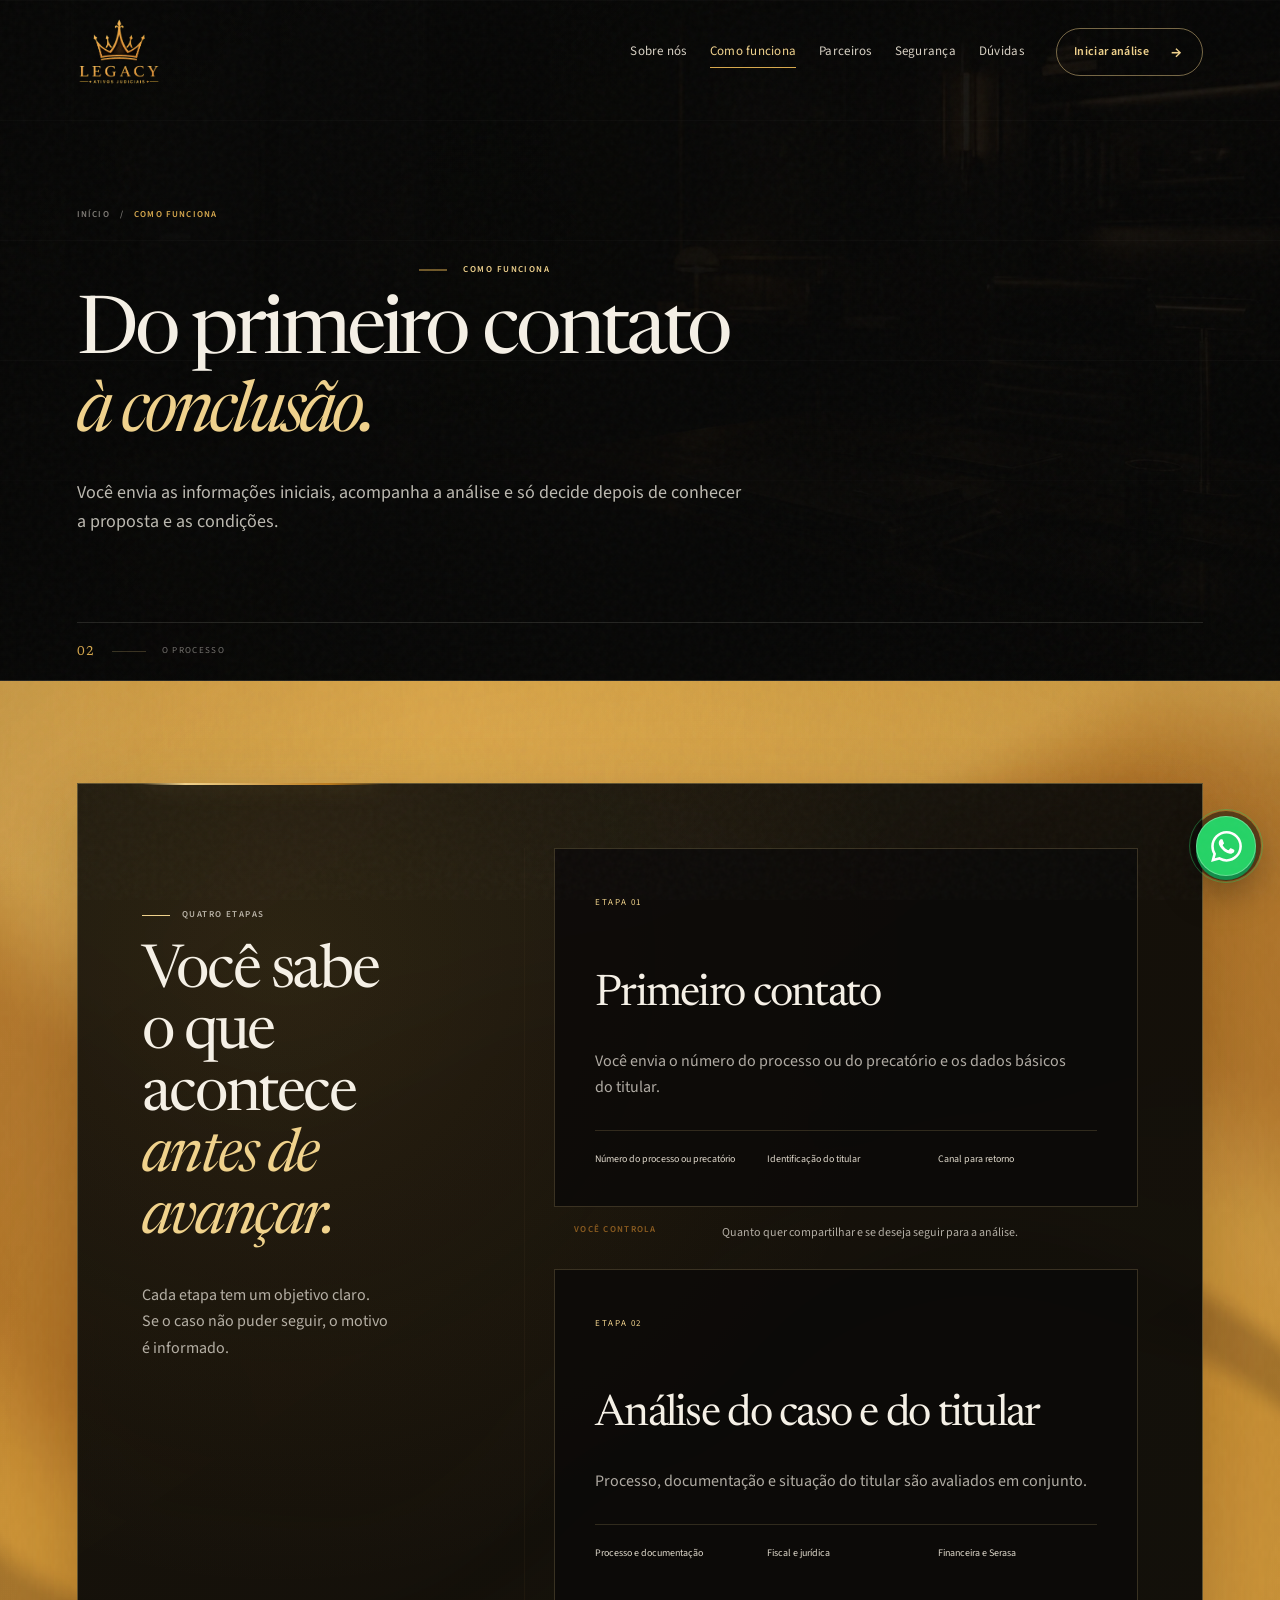
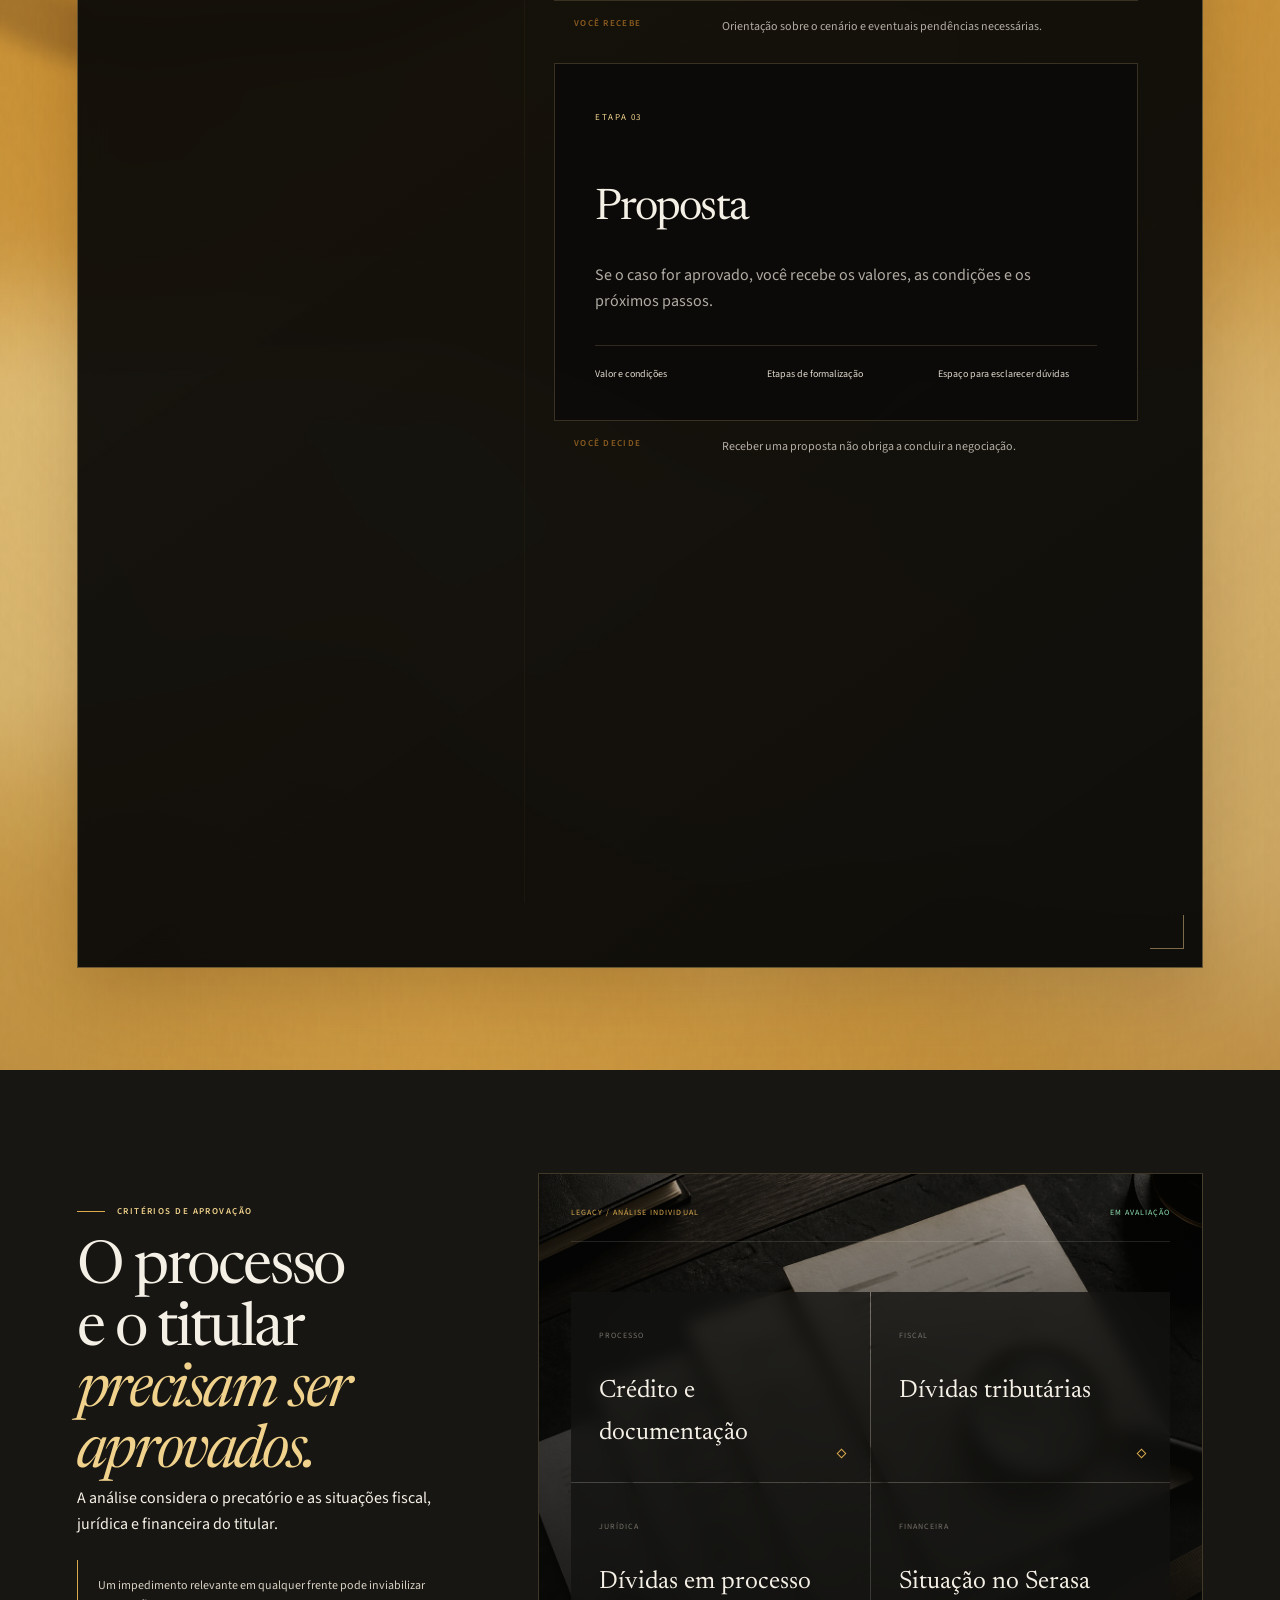
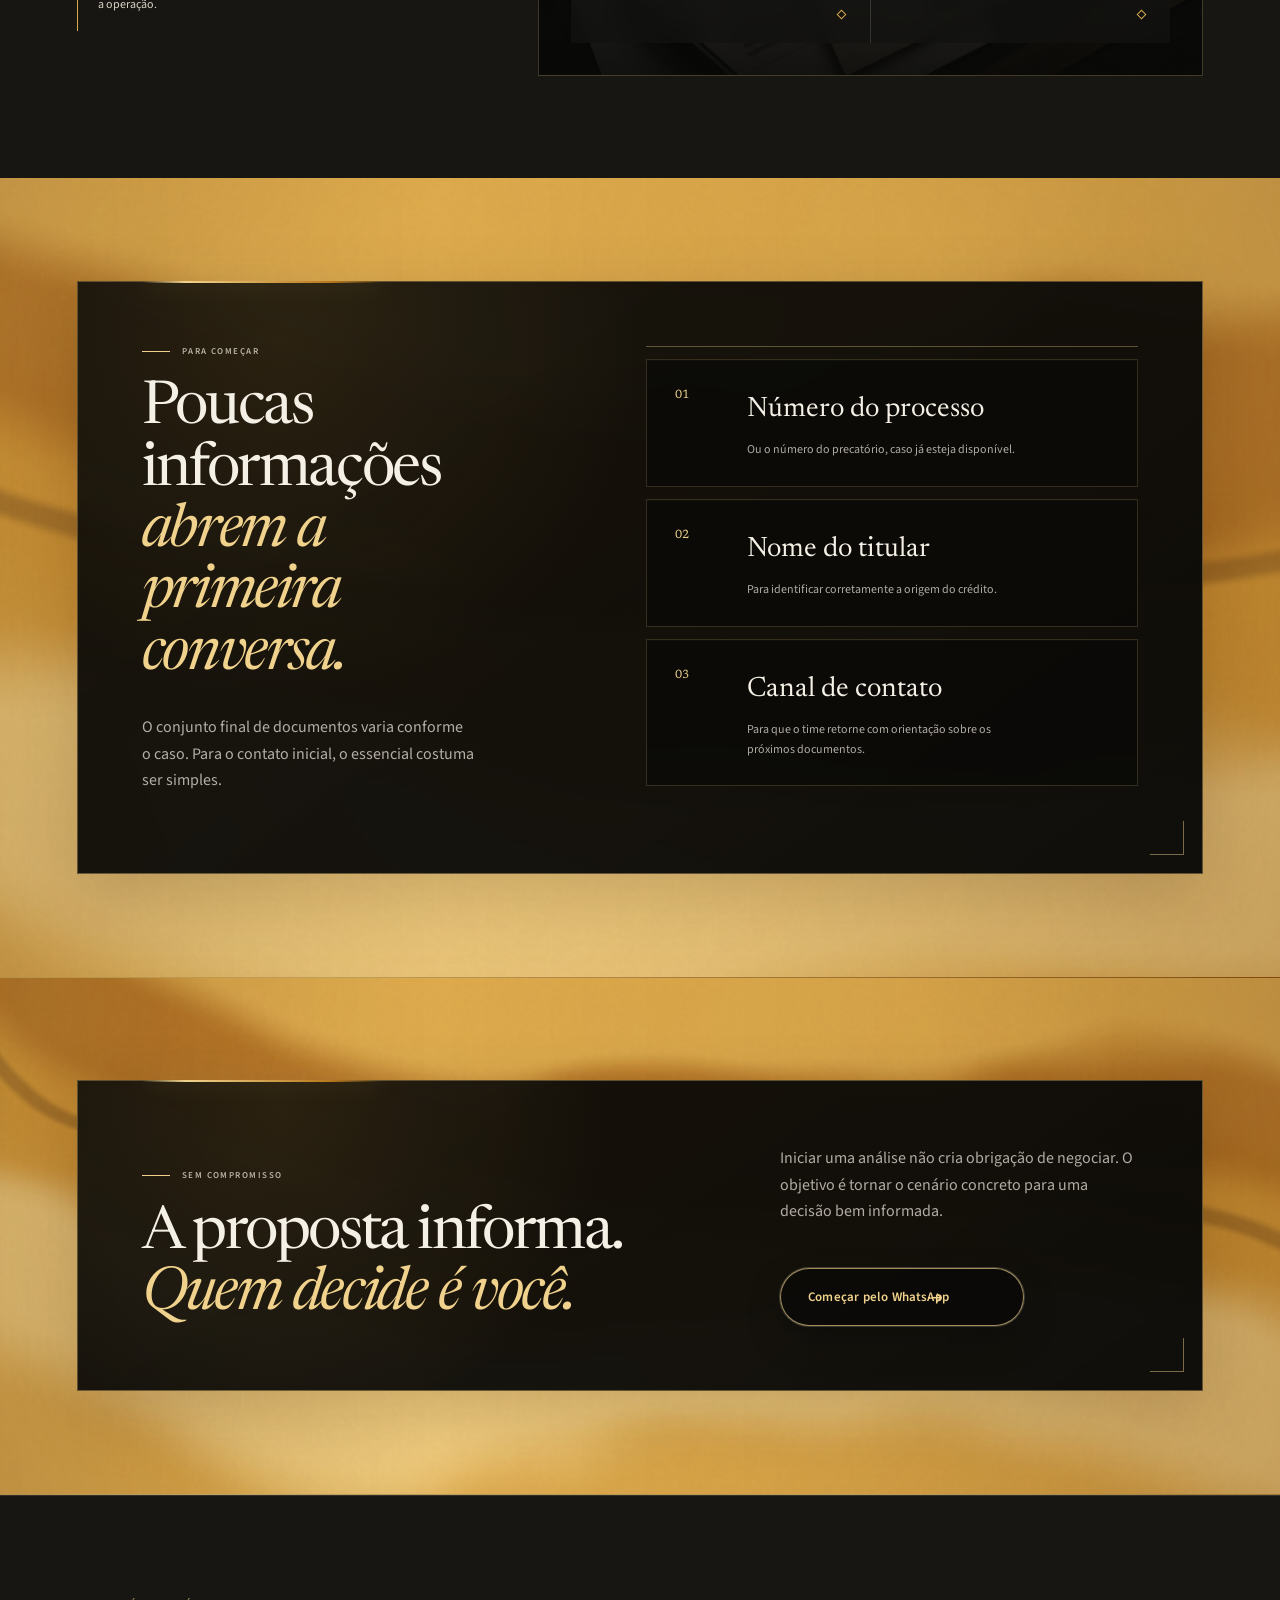
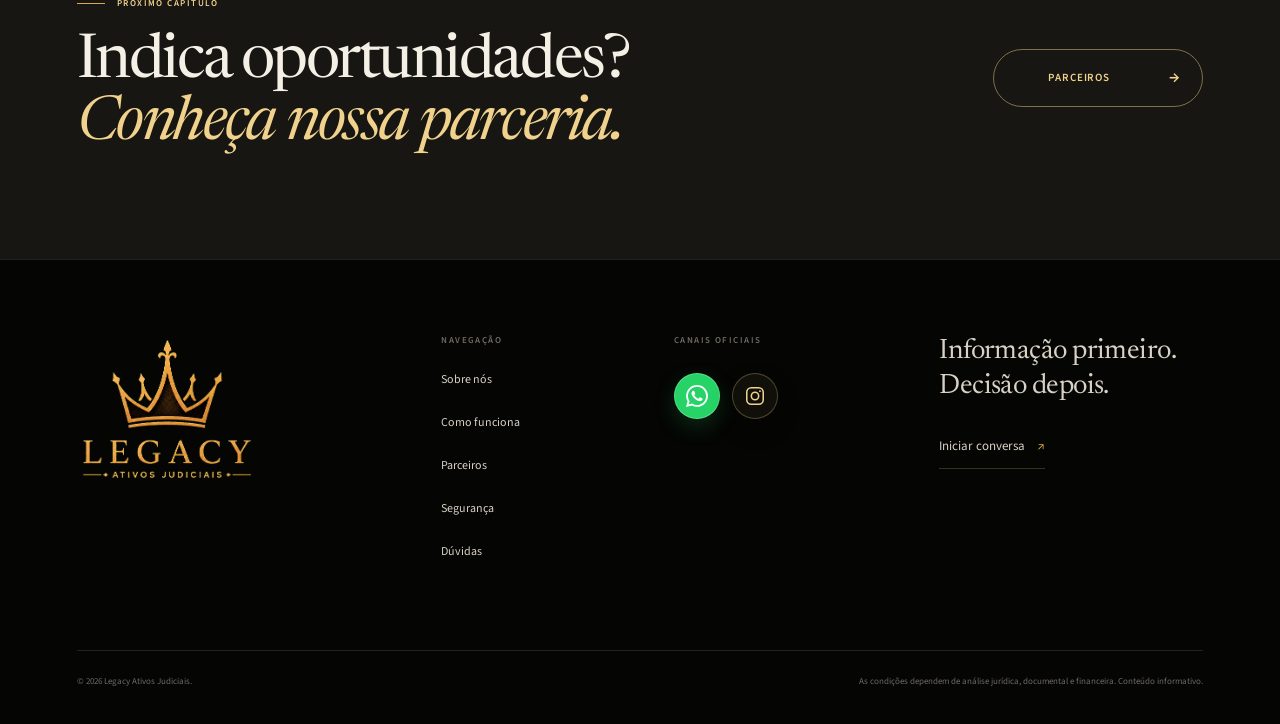
==== como-funciona.html @ df8b022d "fix: aprimora mobile e canais de contato" ====
<!DOCTYPE html>
<html lang="pt-BR">
  <head>
    <meta charset="UTF-8"><meta name="viewport" content="width=device-width, initial-scale=1"><meta name="theme-color" content="#080807">
    <meta name="description" content="Entenda passo a passo como funciona a análise e a negociação de precatórios com a Legacy Ativos Judiciais.">
    <title>Como funciona | Legacy Ativos Judiciais</title>
    <link rel="icon" href="assets/legacy-logo.png" type="image/png"><link rel="preconnect" href="https://fonts.googleapis.com"><link rel="preconnect" href="https://fonts.gstatic.com" crossorigin>
    <link href="https://fonts.googleapis.com/css2?family=Newsreader:opsz,wght@6..72,400;6..72,500&family=Source+Sans+3:wght@400;500;600&display=swap" rel="stylesheet">
    <script>document.documentElement.classList.add('js');</script><link rel="stylesheet" href="styles.css?v=contact-icons-6">
  </head>
  <body class="inner-page clean-inner page-how" data-page="como-funciona">
    <a class="skip-link" href="#conteudo">Ir para o conteúdo</a><div class="page-transition" aria-hidden="true"><span>Legacy</span></div><div class="page-progress" aria-hidden="true"><span></span></div><div class="grain" aria-hidden="true"></div>
    <header class="site-header" data-header>
      <div class="header-inner shell">
        <a class="brand" href="index.html" aria-label="Legacy Ativos Judiciais — início"><img src="assets/legacy-logo.png" width="826" height="688" alt=""></a>
        <nav class="desktop-nav" aria-label="Navegação principal"><a href="sobre.html">Sobre nós</a><a href="como-funciona.html" aria-current="page">Como funciona</a><a href="parceiros.html">Parceiros</a><a href="seguranca.html">Segurança</a><a href="duvidas.html">Dúvidas</a></nav>
        <a class="header-cta magnetic" data-magnetic href="https://wa.me/5511948179546?text=Ol%C3%A1%2C%20quero%20iniciar%20uma%20an%C3%A1lise%20do%20meu%20precat%C3%B3rio." target="_blank" rel="noopener noreferrer">Iniciar análise <span aria-hidden="true">→</span></a>
        <button class="menu-toggle" type="button" aria-expanded="false" aria-controls="mobile-menu" aria-label="Abrir menu"><span></span><span></span></button>
      </div>
      <div class="mobile-menu" id="mobile-menu" inert><nav aria-label="Navegação móvel"><a href="sobre.html">Sobre nós</a><a href="como-funciona.html" aria-current="page">Como funciona</a><a href="parceiros.html">Parceiros</a><a href="seguranca.html">Segurança</a><a href="duvidas.html">Dúvidas</a><a class="mobile-menu-cta" href="https://wa.me/5511948179546" target="_blank" rel="noopener noreferrer">Falar com um especialista</a></nav></div>
    </header>

    <main id="conteudo">
      <section class="inner-hero" aria-labelledby="page-title">
        <div class="scene-light" aria-hidden="true"></div>
        <div class="shell inner-hero-grid">
          <div class="inner-hero-copy">
            <nav class="breadcrumb" aria-label="Trilha de navegação"><a href="index.html">Início</a><span>/</span><span aria-current="page">Como funciona</span></nav>
            <p class="eyebrow hero-eyebrow"><span></span> Como funciona</p>
            <h1 id="page-title"><span class="line"><span>Do primeiro contato</span></span><span class="line accent"><span>à conclusão.</span></span></h1>
            <p class="inner-hero-lead">Você envia as informações iniciais, acompanha a análise e só decide depois de conhecer a proposta e as condições.</p>
          </div>
          <div class="hero-mark home-depth inner-hero-brand" data-tilt data-tilt-strength="5" aria-hidden="true">
            <div class="mark-orbit orbit-one"></div><div class="mark-orbit orbit-two"></div>
            <p class="orbit-copy">clareza · confiança · legado ·</p>
            <img class="parallax-layer" data-speed="0.04" src="assets/legacy-logo.png" width="826" height="688" alt="">
          </div>
        </div>
        <div class="inner-hero-index shell"><span>02</span><i></i><span>O processo</span></div>
      </section>

      <section class="process-story section-light section" aria-labelledby="journey-title">
        <div class="shell story-layout">
          <div class="story-intro">
            <p class="eyebrow reveal"><span></span> Quatro etapas</p><h2 id="journey-title" class="reveal">Você sabe o que acontece<br><em>antes de avançar.</em></h2>
            <p class="reveal">Cada etapa tem um objetivo claro. Se o caso não puder seguir, o motivo é informado.</p>
          </div>
          <div class="story-track" data-story>
            <div class="story-progress" aria-hidden="true"><i></i></div>
            <article class="story-step reveal" data-story-step>
              <div class="story-card" data-tilt data-tilt-strength="3"><span class="story-index">Etapa 01</span><h3>Primeiro contato</h3><p>Você envia o número do processo ou do precatório e os dados básicos do titular.</p><ul><li>Número do processo ou precatório</li><li>Identificação do titular</li><li>Canal para retorno</li></ul></div>
              <aside aria-label="Sua autonomia no primeiro contato"><span>Você controla</span><p>Quanto quer compartilhar e se deseja seguir para a análise.</p></aside>
            </article>
            <article class="story-step reveal" data-story-step>
              <div class="story-card" data-tilt data-tilt-strength="3"><span class="story-index">Etapa 02</span><h3>Análise do caso e do titular</h3><p>Processo, documentação e situação do titular são avaliados em conjunto.</p><ul><li>Processo e documentação</li><li>Fiscal e jurídica</li><li>Financeira e Serasa</li></ul></div>
              <aside aria-label="O que você recebe durante a análise"><span>Você recebe</span><p>Orientação sobre o cenário e eventuais pendências necessárias.</p></aside>
            </article>
            <article class="story-step reveal" data-story-step>
              <div class="story-card" data-tilt data-tilt-strength="3"><span class="story-index">Etapa 03</span><h3>Proposta</h3><p>Se o caso for aprovado, você recebe os valores, as condições e os próximos passos.</p><ul><li>Valor e condições</li><li>Etapas de formalização</li><li>Espaço para esclarecer dúvidas</li></ul></div>
              <aside aria-label="Sua decisão diante da proposta"><span>Você decide</span><p>Receber uma proposta não obriga a concluir a negociação.</p></aside>
            </article>
            <article class="story-step reveal" data-story-step>
              <div class="story-card" data-tilt data-tilt-strength="3"><span class="story-index">Etapa 04</span><h3>Formalização e conclusão</h3><p>Com o aceite, a Legacy organiza os documentos aplicáveis e acompanha o fechamento.</p><ul><li>Assinatura dos instrumentos</li><li>Comunicações cabíveis</li><li>Acompanhamento do fechamento</li></ul></div>
              <aside aria-label="O que a Legacy conduz na formalização"><span>Nós conduzimos</span><p>Coordenação próxima, sem transferir a complexidade para você.</p></aside>
            </article>
          </div>
        </div>
      </section>

      <section class="analysis-room section" aria-labelledby="analysis-title">
        <div class="shell analysis-layout">
          <div class="analysis-copy"><p class="eyebrow reveal"><span></span> Critérios de aprovação</p><h2 id="analysis-title" class="reveal">O processo e o titular<br><em>precisam ser aprovados.</em></h2><p class="reveal">A análise considera o precatório e as situações fiscal, jurídica e financeira do titular.</p><p class="analysis-caveat reveal">Um impedimento relevante em qualquer frente pode inviabilizar a operação.</p></div>
          <div class="analysis-console has-photo reveal" data-tilt data-tilt-strength="4">
            <img class="console-photo" src="assets/legacy-analysis-desk.webp" width="1536" height="1024" loading="lazy" alt="Documentos organizados em camadas, lupa, caneta e régua de metal sobre mesa escura">
            <div class="console-top"><span>Legacy / análise individual</span><i>Em avaliação</i></div>
            <div class="console-grid">
              <article><span>Processo</span><b>Crédito e documentação</b><i></i></article><article><span>Fiscal</span><b>Dívidas tributárias</b><i></i></article><article><span>Jurídica</span><b>Dívidas em processo</b><i></i></article><article><span>Financeira</span><b>Situação no Serasa</b><i></i></article>
            </div>
            <div class="console-scan" aria-hidden="true"></div>
          </div>
        </div>
      </section>

      <section class="documents-section section-light section" aria-labelledby="documents-title">
        <div class="shell documents-grid">
          <div><p class="eyebrow reveal"><span></span> Para começar</p><h2 id="documents-title" class="reveal">Poucas informações<br><em>abrem a primeira conversa.</em></h2><p class="reveal">O conjunto final de documentos varia conforme o caso. Para o contato inicial, o essencial costuma ser simples.</p></div>
          <ol class="document-list reveal">
            <li><span>01</span><div><h3>Número do processo</h3><p>Ou o número do precatório, caso já esteja disponível.</p></div></li>
            <li><span>02</span><div><h3>Nome do titular</h3><p>Para identificar corretamente a origem do crédito.</p></div></li>
            <li><span>03</span><div><h3>Canal de contato</h3><p>Para que o time retorne com orientação sobre os próximos documentos.</p></div></li>
          </ol>
        </div>
      </section>

      <section class="decision-band" aria-labelledby="decision-title"><div class="shell decision-grid"><div><p class="eyebrow reveal"><span></span> Sem compromisso</p><h2 id="decision-title" class="reveal">A proposta informa.<br><em>Quem decide é você.</em></h2></div><div class="reveal"><p>Iniciar uma análise não cria obrigação de negociar. O objetivo é tornar o cenário concreto para uma decisão bem informada.</p><a class="button button-primary magnetic" data-magnetic href="https://wa.me/5511948179546?text=Ol%C3%A1%2C%20quero%20entender%20como%20funciona%20a%20an%C3%A1lise%20do%20meu%20precat%C3%B3rio." target="_blank" rel="noopener noreferrer"><span>Começar pelo WhatsApp</span><i aria-hidden="true">→</i></a></div></div></section>

      <section class="page-next" aria-labelledby="next-title"><div class="shell page-next-grid"><div><p class="eyebrow reveal"><span></span> Próximo capítulo</p><h2 id="next-title" class="reveal">Indica oportunidades?<br><em>Conheça nossa parceria.</em></h2></div><a class="next-orbit reveal" href="parceiros.html" aria-label="Ir para Parceiros"><span>Parceiros</span><i aria-hidden="true">→</i></a></div></section>
    </main>

    <footer class="site-footer"><div class="shell footer-main"><a class="footer-brand" href="index.html" aria-label="Legacy Ativos Judiciais — início"><img src="assets/legacy-logo.png" width="826" height="688" alt="Legacy Ativos Judiciais" loading="lazy"></a><div class="footer-nav"><p>Navegação</p><a href="sobre.html">Sobre nós</a><a href="como-funciona.html">Como funciona</a><a href="parceiros.html">Parceiros</a><a href="seguranca.html">Segurança</a><a href="duvidas.html">Dúvidas</a></div><div class="footer-contact"><p>Canais oficiais</p><a class="footer-social footer-whatsapp" href="https://wa.me/5511948179546" target="_blank" rel="noopener noreferrer" aria-label="Conversar com a Legacy pelo WhatsApp"><img src="assets/whatsapp.svg" width="22" height="22" alt="" aria-hidden="true"></a><a class="footer-social footer-instagram" href="https://www.instagram.com/_legacy.ativos?igsh=Z3BhbHU1YjhjN204" target="_blank" rel="noopener noreferrer" aria-label="Abrir o Instagram da Legacy Ativos Judiciais"><img src="assets/instagram.svg" width="22" height="22" alt="" aria-hidden="true"></a></div><div class="footer-message"><p>Informação primeiro. Decisão depois.</p><a class="text-link" href="https://wa.me/5511948179546" target="_blank" rel="noopener noreferrer">Iniciar conversa <span aria-hidden="true">↗</span></a></div></div><div class="shell footer-legal"><p>© <span data-year></span> Legacy Ativos Judiciais.</p><p>As condições dependem de análise jurídica, documental e financeira. Conteúdo informativo.</p></div></footer>
    <a class="whatsapp-float" href="https://wa.me/5511948179546" target="_blank" rel="noopener noreferrer" aria-label="Falar com a Legacy pelo WhatsApp"><span class="whatsapp-tooltip">Fale com a Legacy</span><span class="whatsapp-icon"><img src="assets/whatsapp.svg" width="31" height="31" alt="" aria-hidden="true"></span></a>
    <script src="gradient-wave.js?v=gold-wave-clean-3" defer></script><script src="script.js" defer></script>
  </body>
</html>
---- styles.css ----
:root {
  --ink: #080807;
  --ink-soft: #11110f;
  --surface: #171612;
  --ivory: #f5f0e6;
  --ivory-soft: #d8d1c4;
  --muted: #9f988c;
  --gold: #d8a94d;
  --gold-light: #f0d28c;
  --gold-deep: #8b5c20;
  --line: rgba(232, 198, 126, 0.22);
  --line-soft: rgba(245, 240, 230, 0.12);
  --success: #35c86f;
  --display: "Newsreader", Georgia, serif;
  --body: "Source Sans 3", Arial, sans-serif;
  --shell: min(88vw, 1380px);
  --ease: cubic-bezier(0.22, 1, 0.36, 1);
  --header-height: 104px;
  --z-base: 1;
  --z-header: 30;
  --z-menu: 40;
  --z-float: 50;
}

*, *::before, *::after { box-sizing: border-box; }

html {
  scroll-behavior: smooth;
  scrollbar-color: var(--gold-deep) var(--ink);
  background: var(--ink);
}

body {
  margin: 0;
  min-width: 320px;
  overflow-x: hidden;
  background: var(--ink);
  color: var(--ivory);
  font-family: var(--body);
  font-size: 16px;
  line-height: 1.65;
  -webkit-font-smoothing: antialiased;
  text-rendering: optimizeLegibility;
}

body.menu-open { overflow: hidden; }

img, svg { display: block; }
img { max-width: 100%; }
button, a { touch-action: manipulation; }
a { color: inherit; text-decoration: none; }
button { font: inherit; }

::selection { background: var(--gold); color: var(--ink); }

.shell { width: var(--shell); margin-inline: auto; }

.skip-link {
  position: fixed;
  top: 10px;
  left: 10px;
  z-index: 200;
  padding: 12px 18px;
  transform: translateY(-150%);
  background: var(--ivory);
  color: var(--ink);
  border-radius: 2px;
}

.skip-link:focus { transform: translateY(0); }

:focus-visible { outline: 2px solid var(--gold-light); outline-offset: 5px; }

.grain {
  position: fixed;
  inset: 0;
  z-index: 99;
  opacity: 0.035;
  pointer-events: none;
  background-image: url("data:image/svg+xml,%3Csvg viewBox='0 0 180 180' xmlns='http://www.w3.org/2000/svg'%3E%3Cfilter id='n'%3E%3CfeTurbulence type='fractalNoise' baseFrequency='.88' numOctaves='3' stitchTiles='stitch'/%3E%3C/filter%3E%3Crect width='100%25' height='100%25' filter='url(%23n)' opacity='.9'/%3E%3C/svg%3E");
}

.page-progress {
  position: fixed;
  top: 0;
  left: 0;
  z-index: 100;
  width: 100%;
  height: 2px;
  background: transparent;
}

.page-progress span {
  display: block;
  width: 100%;
  height: 100%;
  transform: scaleX(0);
  transform-origin: left;
  background: var(--gold);
}

.site-header {
  position: fixed;
  inset: 0 0 auto;
  z-index: var(--z-header);
  height: var(--header-height);
  transition: background-color 280ms ease, border-color 280ms ease, transform 350ms var(--ease);
  border-bottom: 1px solid transparent;
}

.site-header.scrolled {
  background: rgba(8, 8, 7, 0.88);
  border-color: var(--line-soft);
  backdrop-filter: blur(16px);
}

.header-inner { height: 100%; display: flex; align-items: center; justify-content: space-between; gap: 32px; }

.brand {
  display: flex;
  width: 112px;
  height: 76px;
  align-items: center;
  justify-content: flex-start;
  flex: 0 0 auto;
}

.brand img {
  display: block;
  width: auto;
  height: 70px;
  max-width: 100%;
  object-fit: contain;
}

.desktop-nav { display: flex; align-items: center; gap: clamp(22px, 2.6vw, 44px); margin-left: auto; }

.desktop-nav a {
  position: relative;
  padding-block: 12px;
  color: var(--ivory-soft);
  font-size: 13px;
  letter-spacing: 0.02em;
  transition: color 220ms ease;
}

.desktop-nav a::after {
  content: "";
  position: absolute;
  left: 0;
  bottom: 6px;
  width: 100%;
  height: 1px;
  transform: scaleX(0);
  transform-origin: right;
  background: var(--gold);
  transition: transform 300ms var(--ease);
}

.desktop-nav a:hover { color: var(--ivory); }
.desktop-nav a:hover::after { transform: scaleX(1); transform-origin: left; }

.header-cta {
  display: inline-flex;
  min-height: 48px;
  align-items: center;
  gap: 14px;
  padding: 0 20px;
  border: 1px solid var(--line);
  color: var(--gold-light);
  font-size: 12px;
  font-weight: 600;
  letter-spacing: 0.03em;
  transition: color 220ms ease, background-color 220ms ease, border-color 220ms ease;
}

.header-cta svg, .button svg { width: 18px; fill: none; stroke: currentColor; stroke-width: 1.6; }
.header-cta:hover { color: var(--ink); background: var(--gold-light); border-color: var(--gold-light); }

.menu-toggle { display: none; }
.mobile-menu { display: none; }

.section { position: relative; padding-block: clamp(104px, 12vw, 190px); }

.light-wave-section {
  position: relative;
  isolation: isolate;
  overflow: hidden;
}
.light-wave-canvas {
  position: absolute;
  inset: 0;
  z-index: 0;
  width: 100%;
  height: 100%;
  opacity: 1;
  pointer-events: none;
}
.light-wave-section::after {
  content: "";
  position: absolute;
  inset: 0;
  z-index: 0;
  background:
    radial-gradient(ellipse 48% 92% at 18% 48%, rgba(250,241,218,.35), rgba(250,241,218,.08) 62%, transparent 82%),
    linear-gradient(180deg, rgba(255,246,223,.08), transparent 34%, rgba(87,45,4,.08));
  pointer-events: none;
}
.light-wave-section > :not(.light-wave-canvas) { position: relative; z-index: 1; }
.light-wave-fallback {
  background:
    radial-gradient(ellipse at 78% 32%, rgba(251,218,143,.82), transparent 35%),
    radial-gradient(ellipse at 38% 82%, rgba(139,76,10,.72), transparent 42%),
    linear-gradient(135deg, #edc873, #c48a25 58%, #9c5b10);
}

.light-wave-section p:not(.eyebrow) { color: #44331e; }

.eyebrow {
  display: flex;
  align-items: center;
  gap: 12px;
  margin: 0 0 28px;
  color: var(--gold-light);
  font-size: 11px;
  font-weight: 600;
  letter-spacing: 0.18em;
  line-height: 1.3;
  text-transform: uppercase;
}

.eyebrow > span { width: 34px; height: 1px; background: var(--gold); }

h1, h2, h3, p { margin-top: 0; }
h1, h2 { font-family: var(--display); font-optical-sizing: auto; font-weight: 400; }
h2 { margin-bottom: 0; font-size: clamp(42px, 5.4vw, 82px); line-height: 1.05; letter-spacing: -0.045em; }
h2 em { color: var(--gold-light); font-weight: 400; }

.hero {
  position: relative;
  min-height: max(720px, 100svh);
  isolation: isolate;
  overflow: hidden;
  border-bottom: 1px solid var(--line-soft);
}

.hero-media {
  position: absolute;
  inset: 0;
  z-index: -4;
  overflow: hidden;
  background: #090908 url("assets/legacy-office-hero.webp") center / cover no-repeat;
  pointer-events: none;
}

.hero-media::after {
  content: "";
  position: absolute;
  inset: 0;
  background:
    linear-gradient(90deg, rgba(7,7,6,.9) 0%, rgba(7,7,6,.78) 40%, rgba(7,7,6,.57) 72%, rgba(7,7,6,.7) 100%),
    linear-gradient(180deg, rgba(7,7,6,.68) 0%, rgba(7,7,6,.28) 44%, rgba(7,7,6,.88) 100%);
}

.hero::before, .hero::after {
  content: "";
  position: absolute;
  z-index: -1;
  pointer-events: none;
}

.hero::before {
  inset: 0;
  background:
    linear-gradient(90deg, transparent 0, transparent calc(50% - 1px), rgba(255,255,255,.032) 50%, transparent calc(50% + 1px)),
    linear-gradient(rgba(255,255,255,.018) 1px, transparent 1px);
  background-size: 100% 100%, 100% 120px;
  mask-image: linear-gradient(to bottom, #000, transparent 90%);
}

.hero::after {
  width: 55vw;
  height: 55vw;
  right: -17vw;
  top: -24vw;
  border: 1px solid rgba(216,169,77,.08);
  border-radius: 50%;
  box-shadow: 0 0 0 10vw rgba(216,169,77,.012), 0 0 0 20vw rgba(216,169,77,.008);
}

.hero-glow {
  position: absolute;
  inset: 0;
  z-index: -2;
  pointer-events: none;
  background: radial-gradient(680px circle at var(--pointer-x, 72%) var(--pointer-y, 44%), rgba(181, 122, 38, 0.115), transparent 67%);
}

.hero-grid {
  display: grid;
  min-height: max(680px, calc(100svh - 80px));
  grid-template-columns: minmax(0, 7fr) minmax(330px, 5fr);
  align-items: center;
  gap: clamp(40px, 7vw, 120px);
  padding-top: calc(var(--header-height) + 34px);
  padding-bottom: 100px;
}

.hero-copy { position: relative; z-index: 2; max-width: 780px; }
.hero-eyebrow { margin-bottom: 32px; }

.hero h1 {
  margin: 0;
  font-size: clamp(64px, 6.8vw, 108px);
  line-height: 0.93;
  letter-spacing: -0.066em;
}

.hero h1 .line {
  display: block;
  overflow: visible;
  padding: .08em .12em .14em .08em;
  margin: -.08em -.12em -.14em -.08em;
}
.hero h1 .line > span { display: block; }
.hero h1 .accent { margin-left: clamp(30px, 5vw, 92px); color: var(--gold-light); font-style: italic; }

.hero-lead {
  max-width: 620px;
  margin: 34px 0 0 clamp(30px, 5vw, 92px);
  color: var(--ivory-soft);
  font-size: clamp(16px, 1.25vw, 19px);
  line-height: 1.7;
}

.hero-actions { display: flex; align-items: center; gap: 30px; margin: 38px 0 0 clamp(30px, 5vw, 92px); }

.button {
  position: relative;
  display: inline-flex;
  min-height: 58px;
  align-items: center;
  justify-content: center;
  gap: 28px;
  overflow: hidden;
  padding: 0 26px;
  font-size: 13px;
  font-weight: 600;
  letter-spacing: 0.01em;
  transition: background-color 250ms ease, color 250ms ease, box-shadow 250ms ease;
}

.button > * { position: relative; z-index: 1; }
.button::before { content: ""; position: absolute; inset: 0; transform: translateX(-102%); background: var(--ivory); transition: transform 450ms var(--ease); }
.button:hover::before { transform: translateX(0); }
.button-primary { background: var(--gold-light); color: #17120a; box-shadow: 0 12px 50px rgba(189, 133, 51, 0.12); }
.button-primary:hover { color: var(--ink); box-shadow: 0 16px 60px rgba(189, 133, 51, 0.22); }

.text-link {
  display: inline-flex;
  min-height: 44px;
  align-items: center;
  gap: 12px;
  border-bottom: 1px solid var(--line);
  color: var(--ivory-soft);
  font-size: 13px;
  transition: color 220ms ease, border-color 220ms ease;
}
.text-link:hover { color: var(--gold-light); border-color: var(--gold); }
.text-link span { color: var(--gold); }

.hero-note {
  display: flex;
  align-items: center;
  gap: 10px;
  margin: 22px 0 0 clamp(30px, 5vw, 92px);
  color: var(--muted);
  font-size: 11px;
  letter-spacing: 0.02em;
}
.hero-note svg { width: 16px; fill: none; stroke: var(--gold); stroke-width: 1.6; }

.hero-mark { position: relative; display: grid; aspect-ratio: 1; place-items: center; }
.hero-mark.home-depth {
  --rx: 0deg;
  --ry: 0deg;
  transform: perspective(1400px) rotateX(var(--rx)) rotateY(var(--ry));
  transform-style: preserve-3d;
  transition: transform 480ms var(--ease), opacity 800ms ease;
  will-change: transform;
}
.hero-mark.home-depth.is-interacting { transition-duration: 70ms; }
.hero-mark img { position: relative; z-index: 2; width: min(36vw, 430px); height: auto; filter: drop-shadow(0 28px 40px rgba(0,0,0,.45)); }

.mark-orbit { position: absolute; border-radius: 50%; border: 1px solid var(--line); }
.orbit-one { inset: 8%; }
.orbit-two { inset: 20%; border-color: rgba(216,169,77,.1); }
.orbit-one::before, .orbit-one::after { content: ""; position: absolute; width: 6px; height: 6px; border: 1px solid var(--gold); background: var(--ink); transform: rotate(45deg); }
.orbit-one::before { left: 10%; top: 18%; }
.orbit-one::after { right: 8%; bottom: 20%; }

.orbit-copy {
  position: absolute;
  top: 0;
  left: 50%;
  margin: 0;
  transform: translateX(-50%);
  color: var(--gold);
  font-size: 9px;
  letter-spacing: .32em;
  text-transform: uppercase;
  white-space: nowrap;
}

.hero-ledger {
  position: absolute;
  right: 0;
  bottom: 38px;
  display: grid;
  width: min(47vw, 720px);
  grid-template-columns: repeat(3, 1fr);
  border-top: 1px solid var(--line-soft);
  border-left: 1px solid var(--line-soft);
}

.hero-ledger > div { display: flex; min-height: 94px; align-items: center; gap: 14px; padding: 18px 24px; border-right: 1px solid var(--line-soft); }
.hero-ledger strong { color: var(--gold-light); font-family: var(--display); font-size: 32px; font-weight: 400; line-height: 1; }
.hero-ledger span { color: var(--muted); font-size: 10px; line-height: 1.45; text-transform: uppercase; letter-spacing: .08em; }

.hero-footer { position: absolute; bottom: 34px; left: 50%; display: flex; width: 88vw; align-items: center; gap: 16px; transform: translateX(-50%); color: #716c62; font-size: 9px; letter-spacing: .16em; text-transform: uppercase; pointer-events: none; }
.hero-footer-line { width: 55px; height: 1px; background: var(--line-soft); }

.statement { background: var(--ivory); color: var(--ink); }
.statement-grid { display: grid; grid-template-columns: 1fr 6.2fr 3.2fr; gap: clamp(30px, 5vw, 80px); align-items: start; }
.section-code { margin: 10px 0 0; color: #8d806d; font-size: 10px; letter-spacing: .18em; text-transform: uppercase; }
.statement .eyebrow { color: var(--gold-deep); }
.statement .eyebrow > span { background: var(--gold-deep); }
.statement h2 { font-size: clamp(44px, 5.5vw, 84px); }
.statement h2 em { color: var(--gold-deep); }
.statement-copy { max-width: 410px; margin: 74px 0 0; color: #5e594f; font-size: 16px; line-height: 1.85; }

.ledger-strip { background: var(--ivory); color: var(--ink); border-top: 1px solid rgba(36,28,17,.14); border-bottom: 1px solid rgba(36,28,17,.14); }
.ledger-grid { display: grid; grid-template-columns: repeat(3, 1fr); }
.ledger-grid > div { display: flex; min-height: 142px; gap: 22px; align-items: center; padding: 26px 36px; border-right: 1px solid rgba(36,28,17,.14); }
.ledger-grid > div:first-child { border-left: 1px solid rgba(36,28,17,.14); }
.ledger-grid span { color: var(--gold-deep); font-family: var(--display); font-size: 13px; }
.ledger-grid p { margin: 0; color: #70695f; font-size: 13px; line-height: 1.6; }
.ledger-grid strong { display: block; color: var(--ink); font-weight: 600; }

.process { background: var(--ivory); color: var(--ink); }
.process-layout { display: grid; grid-template-columns: minmax(320px, 4fr) minmax(440px, 5fr); gap: clamp(60px, 11vw, 180px); }
.process-intro { position: sticky; top: calc(var(--header-height) + 60px); align-self: start; }
.process .eyebrow { color: var(--gold-deep); }
.process .eyebrow > span { background: var(--gold-deep); }
.process-intro h2 { max-width: 640px; font-size: clamp(46px, 5vw, 76px); }
.process-intro > p:not(.eyebrow) { max-width: 540px; margin: 34px 0 28px; color: #625d54; }
.process .text-link { color: #332f29; border-color: rgba(35,30,24,.24); }

.process-steps { position: relative; padding-left: 56px; }
.process-line { position: absolute; top: 16px; bottom: 30px; left: 0; width: 1px; background: rgba(81,65,42,.18); }
.process-line i { display: block; width: 1px; height: 100%; transform: scaleY(var(--process-progress, 0)); transform-origin: top; background: var(--gold-deep); }
.process-step { position: relative; display: grid; min-height: 250px; grid-template-columns: 56px 1fr; gap: 28px; padding: 26px 0 54px; border-top: 1px solid rgba(36,28,17,.16); }
.process-step:last-child { min-height: auto; }
.step-number { position: absolute; top: 29px; left: -56px; transform: translateX(-50%); padding: 4px 7px; background: var(--ivory); color: var(--gold-deep); font-family: var(--display); font-size: 12px; }
.step-icon { display: grid; width: 52px; height: 52px; place-items: center; border: 1px solid rgba(139,92,32,.35); }
.step-icon svg { width: 23px; fill: none; stroke: var(--gold-deep); stroke-linecap: round; stroke-linejoin: round; stroke-width: 1.3; }
.process-step h3 { margin: 4px 0 14px; font-family: var(--display); font-size: 30px; font-weight: 500; line-height: 1.2; }
.process-step p { max-width: 560px; margin: 0; color: #6b655b; font-size: 14px; line-height: 1.8; }

/* 3D value journey */
.value-journey {
  isolation: isolate;
  overflow: hidden;
  padding-bottom: clamp(92px, 9vw, 140px);
  border-block: 1px solid var(--line-soft);
  background:
    radial-gradient(circle at 50% 48%, rgba(216,169,77,.12), transparent 31%),
    linear-gradient(180deg, #080807 0%, #030303 55%, #090806 100%);
}
.value-journey::before {
  content: "";
  position: absolute;
  inset: 0;
  z-index: -1;
  opacity: .5;
  background-image: linear-gradient(rgba(255,255,255,.025) 1px, transparent 1px), linear-gradient(90deg, rgba(255,255,255,.018) 1px, transparent 1px);
  background-size: 112px 112px;
  mask-image: radial-gradient(circle at center, #000, transparent 72%);
}
.value-journey-heading { display: grid; grid-template-columns: 1.35fr .65fr; align-items: end; gap: clamp(50px, 10vw, 150px); }
.value-journey-heading h2 { max-width: 850px; }
.value-journey-intro { padding-bottom: 8px; }
.value-journey-intro p { max-width: 490px; margin-bottom: 30px; color: var(--muted); }
.value-journey-intro .text-link { color: var(--ivory-soft); border-color: var(--line); }

.value-carousel {
  position: relative;
  width: 100%;
  height: clamp(540px, 58vw, 720px);
  margin-top: clamp(28px, 5vw, 70px);
  overflow: hidden;
  cursor: grab;
  perspective: 1350px;
  touch-action: pan-y;
  user-select: none;
}
.value-carousel:active, .value-carousel.is-dragging { cursor: grabbing; }
.value-carousel::before, .value-carousel::after {
  content: "";
  position: absolute;
  z-index: 20;
  top: 0;
  bottom: 0;
  width: min(13vw, 190px);
  pointer-events: none;
}
.value-carousel::before { left: 0; background: linear-gradient(90deg, #040403 4%, transparent); }
.value-carousel::after { right: 0; background: linear-gradient(-90deg, #040403 4%, transparent); }
.value-cylinder { position: absolute; inset: 0; transform-style: preserve-3d; }
.value-card {
  --card-opacity: 1;
  position: absolute;
  top: 50%;
  left: 50%;
  width: clamp(285px, 30vw, 420px);
  aspect-ratio: 1.5925;
  opacity: var(--card-opacity);
  transform-style: preserve-3d;
  will-change: transform, opacity;
  pointer-events: none;
}
.value-card-volume {
  --tilt-x: 0deg;
  --tilt-y: 0deg;
  --shine-x: 50%;
  --shine-y: 35%;
  position: absolute;
  inset: 0;
  transform: rotateX(var(--tilt-x)) rotateY(var(--tilt-y));
  transform-style: preserve-3d;
  transition: filter 360ms ease;
}
.value-card[aria-current="true"] .value-card-volume {
  animation: valueCardFloat 4.6s ease-in-out infinite;
  filter: drop-shadow(0 34px 44px rgba(0,0,0,.55)) drop-shadow(0 0 28px rgba(216,169,77,.13));
}
.value-carousel.is-dragging .value-card-volume { animation-play-state: paused; }
@keyframes valueCardFloat {
  0%, 100% { translate: 0 0; }
  50% { translate: 0 -11px; }
}
.value-card-slice, .value-card-face { position: absolute; inset: 0; border-radius: clamp(18px, 2vw, 26px); }
.value-card-slice { border: 1px solid rgba(240,210,140,.22); background: linear-gradient(135deg, #7c6338, #28251e 45%, #b49150); }
.value-card-slice.slice-1 { transform: translateZ(-4px); }
.value-card-slice.slice-2 { transform: translateZ(-2px); }
.value-card-slice.slice-3 { transform: translateZ(0); }
.value-card-slice.slice-4 { transform: translateZ(2px); }
.value-card-face {
  overflow: hidden;
  border: 1px solid rgba(240,210,140,.27);
  backface-visibility: hidden;
  -webkit-backface-visibility: hidden;
}
.value-card-front {
  padding: clamp(22px, 2.4vw, 34px);
  transform: translateZ(5px);
  background: #11100d;
  box-shadow: inset 0 1px rgba(255,255,255,.09);
}
.value-card-front::before, .value-card-front::after { content: ""; position: absolute; inset: 0; }
.value-card-front::before { background-image: var(--card-image); background-position: center; background-size: cover; filter: saturate(.9) contrast(1.06); transform: scale(1.015); }
.value-card-front::after { background: linear-gradient(105deg, rgba(5,5,4,.72) 0%, rgba(5,5,4,.4) 48%, rgba(5,5,4,.05) 100%), linear-gradient(0deg, rgba(5,5,4,.66), transparent 61%); }
.value-card-final::after { background: linear-gradient(105deg, rgba(5,5,4,.7) 0%, rgba(5,5,4,.37) 50%, rgba(111,77,23,.06) 100%), linear-gradient(0deg, rgba(5,5,4,.68), transparent 61%); }
.value-card-shine { position: absolute; inset: 0; z-index: 2; opacity: .7; background: radial-gradient(circle at var(--shine-x) var(--shine-y), rgba(255,240,198,.2), transparent 31%); mix-blend-mode: screen; }
.value-card-kicker, .value-card-logo, .value-card-chip, .value-card-copy, .value-card-mark { position: absolute; z-index: 3; }
.value-card-kicker { top: clamp(21px, 2.2vw, 31px); left: clamp(22px, 2.4vw, 34px); color: var(--gold-light); font-size: 9px; font-weight: 600; letter-spacing: .17em; text-transform: uppercase; }
.value-card-logo { top: 8px; right: clamp(20px, 2.3vw, 31px); width: clamp(70px, 6.6vw, 94px); height: auto; opacity: .95; }
.value-card-chip {
  top: 45%;
  right: clamp(22px, 2.5vw, 35px);
  width: 42px;
  height: 32px;
  transform: translateY(-50%);
  overflow: hidden;
  border: 1px solid rgba(255,244,210,.72);
  border-radius: 7px;
  background: linear-gradient(135deg, #77613a, #f2db9a 42%, #8e703e 72%, #f0d28c);
  box-shadow: inset 0 0 0 1px rgba(48,34,14,.34);
}
.value-card-chip::before, .value-card-chip::after, .value-card-chip i { content: ""; position: absolute; background: rgba(63,46,22,.48); }
.value-card-chip::before { top: 0; bottom: 0; left: 50%; width: 1px; }
.value-card-chip::after { top: 50%; right: 0; left: 0; height: 1px; }
.value-card-chip i:first-child { top: 7px; right: 0; left: 0; height: 1px; }
.value-card-chip i:last-child { right: 0; bottom: 7px; left: 0; height: 1px; }
.value-card-copy { right: 24%; bottom: clamp(21px, 2.4vw, 33px); left: clamp(22px, 2.4vw, 34px); }
.value-card-copy small { color: var(--gold-light); font-size: 9px; font-weight: 600; letter-spacing: .15em; text-transform: uppercase; }
.value-card-copy h3 { margin: 8px 0 8px; color: #fffaf0; font-family: var(--display); font-size: clamp(27px, 2.6vw, 39px); font-weight: 400; line-height: .98; letter-spacing: -.035em; }
.value-card-copy p { max-width: 290px; margin: 0; color: rgba(245,240,230,.7); font-size: clamp(10px, .92vw, 13px); line-height: 1.45; }
.value-card-mark { right: 25px; bottom: 16px; color: transparent; font-family: var(--display); font-size: clamp(62px, 7vw, 98px); line-height: 1; -webkit-text-stroke: 1px rgba(240,210,140,.24); }

.value-card-back {
  padding: clamp(26px, 3vw, 42px);
  transform: rotateY(180deg) translateZ(5px);
  background: radial-gradient(circle at 80% 80%, rgba(216,169,77,.16), transparent 35%), linear-gradient(145deg, #1c1a15, #080807 75%);
  box-shadow: inset 0 1px rgba(255,255,255,.08);
}
.value-card-final-back { background: radial-gradient(circle at 78% 78%, rgba(53,200,111,.14), transparent 38%), linear-gradient(145deg, #1d1b15, #080807 75%); }
.value-card-stripe { position: absolute; top: 18%; right: 0; left: 0; height: 17%; background: linear-gradient(180deg, #030303, #171713 48%, #030303); box-shadow: 0 1px rgba(255,255,255,.08); }
.value-card-backcopy { position: absolute; right: clamp(24px, 3vw, 42px); bottom: clamp(30px, 3vw, 42px); left: clamp(24px, 3vw, 42px); }
.value-card-backcopy small { display: block; margin-bottom: 6px; color: var(--gold); font-size: 8px; font-weight: 600; letter-spacing: .16em; text-transform: uppercase; }
.value-card-backcopy strong { display: block; color: var(--ivory); font-family: var(--display); font-size: clamp(23px, 2.3vw, 34px); font-weight: 400; line-height: 1.1; }
.value-card-backcopy p { max-width: 310px; margin: 8px 0 0; color: var(--muted); font-size: clamp(10px, .9vw, 12px); line-height: 1.5; }
.value-card-code { position: absolute; top: 8%; left: clamp(24px, 3vw, 42px); color: rgba(240,210,140,.72); font-size: 8px; font-weight: 600; letter-spacing: .18em; }

.value-carousel-controls { display: grid; grid-template-columns: 1fr auto 1fr; align-items: center; gap: 30px; margin-top: -18px; }
.value-carousel-status { display: flex; align-items: center; gap: 18px; min-width: 0; }
.value-carousel-status span { color: var(--gold); font-size: 10px; font-weight: 600; letter-spacing: .15em; }
.value-carousel-status strong { overflow: hidden; color: var(--ivory-soft); font-family: var(--display); font-size: 20px; font-weight: 400; text-overflow: ellipsis; white-space: nowrap; }
.value-carousel-dots { display: flex; align-items: center; gap: 10px; }
.value-carousel-dots button { width: 28px; height: 44px; padding: 0; border: 0; background: transparent; cursor: pointer; }
.value-carousel-dots button::before { content: ""; display: block; width: 100%; height: 1px; background: rgba(245,240,230,.25); transition: height 220ms var(--ease), background-color 220ms ease; }
.value-carousel-dots button:hover::before, .value-carousel-dots button[aria-pressed="true"]::before { height: 3px; background: var(--gold); }
.value-carousel-arrows { display: flex; justify-content: flex-end; gap: 8px; }
.value-carousel-arrows button { display: grid; width: 48px; height: 48px; place-items: center; border: 1px solid var(--line); border-radius: 50%; background: rgba(255,255,255,.02); color: var(--ivory); cursor: pointer; transition: color 220ms ease, border-color 220ms ease, background-color 220ms ease, transform 220ms var(--ease); }
.value-carousel-arrows button:hover { transform: translateY(-2px); border-color: var(--gold); background: var(--gold); color: var(--ink); }
.value-carousel-arrows button[aria-pressed="true"] { border-color: var(--gold); color: var(--gold-light); }
.value-carousel-arrows button[data-value-toggle] span { font-size: 12px; letter-spacing: -2px; transform: translateX(-1px); }

.audiences { overflow: hidden; background: #0d0d0b; }
.audiences::before { content: ""; position: absolute; top: 0; right: 6vw; width: 1px; height: 100%; background: var(--line-soft); }
.audiences-heading { display: grid; grid-template-columns: 1.4fr .6fr; gap: 80px; align-items: end; margin-bottom: 74px; }
.audiences-heading > p { max-width: 470px; margin-bottom: 8px; color: var(--muted); }
.audiences-heading h2 em { color: var(--gold-light); }
.audience-panels { display: grid; grid-template-columns: 1fr 1fr; }
.audience-panel { position: relative; min-height: 680px; overflow: hidden; padding: clamp(34px, 4.4vw, 72px); border: 1px solid var(--line-soft); }
.audience-panel + .audience-panel { border-left: 0; }
.panel-index { position: relative; z-index: 2; color: var(--gold-light); font-size: 10px; font-weight: 600; letter-spacing: .16em; text-transform: uppercase; }
.panel-copy { position: absolute; right: clamp(34px, 4.4vw, 72px); bottom: clamp(34px, 4.4vw, 72px); left: clamp(34px, 4.4vw, 72px); z-index: 2; }
.panel-copy h3 { max-width: 520px; margin: 0 0 20px; font-family: var(--display); font-size: clamp(35px, 3.4vw, 54px); font-weight: 400; line-height: 1.05; letter-spacing: -.035em; }
.panel-copy > p { max-width: 520px; color: var(--muted); font-size: 14px; }
.panel-copy ul { display: flex; flex-wrap: wrap; gap: 0; margin: 28px 0 0; padding: 0; list-style: none; border-top: 1px solid var(--line-soft); }
.panel-copy li { flex: 1 1 33%; padding: 16px 10px 0 0; color: var(--ivory-soft); font-size: 10px; letter-spacing: .04em; }
.panel-copy li::before { content: ""; display: inline-block; width: 5px; height: 5px; margin-right: 8px; transform: rotate(45deg); border: 1px solid var(--gold); }

.panel-art { position: absolute; inset: 0; opacity: .7; }
.panel-art span { position: absolute; display: block; border: 1px solid rgba(216,169,77,.18); border-radius: 50%; }
.panel-art span:nth-child(1) { width: 52%; aspect-ratio: 1; top: 10%; right: 8%; }
.panel-art span:nth-child(2) { width: 34%; aspect-ratio: 1; top: 19%; right: 17%; border-color: rgba(216,169,77,.11); }
.panel-art span:nth-child(3) { width: 1px; height: 48%; top: 0; right: 34%; border: 0; border-left: 1px solid rgba(216,169,77,.18); border-radius: 0; }
.holder::after { content: ""; position: absolute; width: 42%; height: 55%; top: 10%; right: 7%; background: linear-gradient(145deg, rgba(216,169,77,.12), transparent 60%); clip-path: polygon(50% 0, 100% 100%, 0 100%); }

.partner { background: var(--gold-light); color: var(--ink); border-color: var(--gold-light); }
.partner .panel-index { color: var(--gold-deep); }
.partner .panel-copy > p { color: #5f543f; }
.partner .panel-copy ul { border-color: rgba(35,27,15,.18); }
.partner .panel-copy li { color: #392f21; }
.partner .panel-copy li::before { border-color: var(--gold-deep); }
.partner-symbol { position: absolute; top: 16%; left: 50%; width: 48%; aspect-ratio: 1.8; transform: translateX(-50%) rotate(-8deg); }
.partner-symbol span { position: absolute; top: 20%; width: 58%; height: 58%; border: 1px solid rgba(63,43,17,.38); }
.partner-symbol span:first-child { left: 0; }
.partner-symbol span:last-child { right: 0; }
.partner-symbol::before { content: ""; position: absolute; inset: 38% 37%; z-index: 2; transform: rotate(45deg); background: var(--ink); box-shadow: 0 12px 30px rgba(43,29,10,.2); }

.trust { min-height: 900px; overflow: hidden; background: var(--ink); }
.trust-backdrop { position: absolute; inset: 0; display: grid; place-items: center; pointer-events: none; }
.trust-backdrop span { color: transparent; font-family: var(--display); font-size: 26vw; line-height: 1; -webkit-text-stroke: 1px rgba(216,169,77,.055); }
.trust-layout { position: relative; z-index: 2; display: grid; grid-template-columns: .72fr 1.28fr; gap: clamp(70px, 13vw, 220px); align-items: start; }
.trust-number { position: sticky; top: 160px; display: flex; align-items: flex-end; gap: 20px; padding-top: 60px; }
.trust-number strong { color: var(--gold-light); font-family: var(--display); font-size: clamp(150px, 20vw, 300px); font-weight: 400; line-height: .72; letter-spacing: -.07em; }
.trust-number span { padding-bottom: 8px; color: var(--muted); font-size: 10px; line-height: 1.6; letter-spacing: .1em; text-transform: uppercase; }
.trust-copy h2 { max-width: 800px; font-size: clamp(48px, 5.8vw, 86px); }
.trust-principles { margin-top: 70px; border-top: 1px solid var(--line-soft); }
.trust-principles article { display: grid; grid-template-columns: 50px 1fr; gap: 30px; padding: 30px 0; border-bottom: 1px solid var(--line-soft); }
.trust-principles article > span { color: var(--gold); font-family: var(--display); font-size: 12px; }
.trust-principles h3 { margin: 0 0 8px; font-size: 15px; font-weight: 600; }
.trust-principles p { max-width: 640px; margin: 0; color: var(--muted); font-size: 13px; }

.knowledge { background: var(--gold-light); color: var(--ink); }
.knowledge-layout { display: grid; grid-template-columns: 1.1fr .9fr; gap: clamp(50px, 10vw, 160px); align-items: end; }
.knowledge .eyebrow { color: var(--gold-deep); }
.knowledge .eyebrow > span { background: var(--gold-deep); }
.knowledge h2 { font-size: clamp(44px, 5.2vw, 78px); }
.knowledge-copy { padding-bottom: 8px; }
.knowledge-copy > p { color: #544a3a; font-size: 16px; line-height: 1.9; }
.source-links { display: flex; flex-direction: column; margin-top: 34px; border-top: 1px solid rgba(45,34,20,.2); }
.source-links a { display: flex; min-height: 54px; align-items: center; justify-content: space-between; border-bottom: 1px solid rgba(45,34,20,.2); font-size: 12px; font-weight: 600; }
.source-links a span { color: var(--gold-deep); }

.faq { background: var(--ivory); color: var(--ink); }
.faq-layout { display: grid; grid-template-columns: .8fr 1.2fr; gap: clamp(70px, 12vw, 190px); }
.faq-intro { position: sticky; top: calc(var(--header-height) + 60px); align-self: start; }
.faq .eyebrow { color: var(--gold-deep); }
.faq .eyebrow > span { background: var(--gold-deep); }
.faq h2 em { color: var(--gold-deep); }
.faq-intro > p:last-child { max-width: 330px; margin-top: 30px; color: #6c655b; font-size: 14px; }
.faq-list { border-top: 1px solid rgba(36,28,17,.2); }
.faq-list details { border-bottom: 1px solid rgba(36,28,17,.2); }
.faq-list summary { display: grid; min-height: 96px; grid-template-columns: 1fr 32px; align-items: center; gap: 30px; cursor: pointer; list-style: none; font-family: var(--display); font-size: clamp(21px, 2vw, 28px); line-height: 1.25; }
.faq-list summary::-webkit-details-marker { display: none; }
.faq-list summary i { position: relative; display: block; width: 24px; height: 24px; }
.faq-list summary i::before, .faq-list summary i::after { content: ""; position: absolute; top: 50%; left: 50%; width: 16px; height: 1px; background: var(--gold-deep); transition: transform 250ms ease; }
.faq-list summary i::after { transform: translate(-50%, -50%) rotate(90deg); }
.faq-list summary i::before { transform: translate(-50%, -50%); }
.faq-list details[open] summary i::after { transform: translate(-50%, -50%) rotate(0); }
.faq-list details p { max-width: 690px; margin: -8px 60px 32px 0; color: #686158; font-size: 14px; line-height: 1.8; }

.closing { position: relative; overflow: hidden; padding-block: clamp(120px, 15vw, 220px); text-align: center; }
.closing-inner { position: relative; z-index: 2; display: flex; flex-direction: column; align-items: center; }
.closing .eyebrow { justify-content: center; }
.closing h2 { max-width: 1000px; font-size: clamp(54px, 7vw, 108px); }
.closing h2 em { color: var(--gold-light); }
.closing-inner > p:not(.eyebrow) { max-width: 520px; margin: 34px auto 0; color: var(--muted); }
.button-large { min-height: 68px; margin-top: 42px; padding-inline: 34px; }
.closing-lines { position: absolute; inset: 0; display: flex; justify-content: center; pointer-events: none; }
.closing-lines span { position: absolute; top: -22%; width: 1px; height: 145%; transform-origin: center; background: linear-gradient(to bottom, transparent, rgba(216,169,77,.16), transparent); }
.closing-lines span:nth-child(1) { left: 28%; transform: rotate(18deg); }
.closing-lines span:nth-child(2) { left: 50%; }
.closing-lines span:nth-child(3) { right: 28%; transform: rotate(-18deg); }

.site-footer { border-top: 1px solid var(--line-soft); background: #050504; }
.footer-main { display: grid; grid-template-columns: 1.25fr .65fr .8fr 1.2fr; gap: clamp(40px, 7vw, 100px); padding-block: 74px; }
.footer-brand { display: block; width: 180px; align-self: start; }
.footer-brand img { display: block; width: 180px; height: auto; object-fit: contain; }
.footer-nav, .footer-contact, .footer-message { display: flex; flex-direction: column; align-items: flex-start; gap: 9px; }
.footer-main div > p:first-child { margin-bottom: 12px; color: #706a61; font-size: 9px; font-weight: 600; letter-spacing: .16em; text-transform: uppercase; }
.footer-main div > a:not(.text-link) { min-height: 34px; color: var(--ivory-soft); font-size: 12px; transition: color 200ms ease; }
.footer-main div > a:hover { color: var(--gold-light); }
.footer-contact .footer-instagram {
  display: inline-flex;
  width: fit-content;
  align-items: center;
  gap: 9px;
}
.footer-instagram img {
  display: block;
  width: 19px;
  height: 19px;
  flex: 0 0 19px;
  opacity: .84;
  transition: opacity 200ms ease, transform 260ms var(--ease);
}
.footer-instagram:hover img,
.footer-instagram:focus-visible img { opacity: 1; transform: scale(1.08); }
.footer-message > p:first-child { max-width: 330px; color: var(--ivory-soft) !important; font-family: var(--display); font-size: 28px !important; font-weight: 400 !important; line-height: 1.25; letter-spacing: -.02em !important; text-transform: none !important; }
.footer-legal { display: flex; justify-content: space-between; gap: 60px; padding-block: 24px 34px; border-top: 1px solid var(--line-soft); color: #6f6a62; font-size: 9px; line-height: 1.6; }
.footer-legal p { margin: 0; }
.footer-legal p:last-child { max-width: 660px; text-align: right; }

.whatsapp-float { position: fixed; right: 24px; bottom: 24px; z-index: var(--z-float); display: flex; align-items: center; gap: 10px; }
.whatsapp-icon { position: relative; display: grid; width: 60px; height: 60px; place-items: center; border: 1px solid rgba(255,255,255,.28); border-radius: 50%; background: #25d366; box-shadow: 0 4px 0 #128c4a, 0 16px 38px rgba(0,0,0,.38), 0 0 0 5px rgba(8,8,7,.48); transition: transform 220ms var(--ease), box-shadow 220ms ease, background-color 220ms ease; }
.whatsapp-icon::before { content: ""; position: absolute; inset: -8px; border: 1px solid rgba(37,211,102,.38); border-radius: 50%; animation: waPulse 2.8s ease-out infinite; }
.whatsapp-icon img { display: block; width: 31px; height: 31px; }
.whatsapp-float:hover .whatsapp-icon { transform: translateY(-2px) scale(1.045); background: #2be06d; box-shadow: 0 5px 0 #128c4a, 0 20px 48px rgba(0,0,0,.42), 0 0 0 5px rgba(8,8,7,.55); }
.whatsapp-float:active .whatsapp-icon { transform: translateY(1px) scale(.98); box-shadow: 0 2px 0 #128c4a, 0 10px 26px rgba(0,0,0,.34), 0 0 0 5px rgba(8,8,7,.5); }
.whatsapp-tooltip { padding: 9px 13px; transform: translateX(8px); opacity: 0; border: 1px solid var(--line-soft); background: rgba(8,8,7,.94); color: var(--ivory-soft); box-shadow: 0 10px 30px rgba(0,0,0,.2); font-size: 12px; font-weight: 500; letter-spacing: .015em; white-space: nowrap; transition: opacity 220ms ease, transform 220ms ease; pointer-events: none; }
.whatsapp-float:hover .whatsapp-tooltip, .whatsapp-float:focus-visible .whatsapp-tooltip { transform: translateX(0); opacity: 1; }

@keyframes waPulse { 0% { transform: scale(.9); opacity: .75; } 70%,100% { transform: scale(1.35); opacity: 0; } }

.js .hero-eyebrow, .js .hero-lead, .js .hero-actions, .js .hero-note, .js .hero-mark, .js .hero-ledger { opacity: 0; }
.js .hero h1 .line > span { opacity: 0; transform: translateY(.28em); }
.js.ready .hero h1 .line > span { opacity: 1; transform: translateY(0); transition: opacity .7s ease, transform 1s var(--ease); }
.js.ready .hero h1 .line:nth-child(2) > span { transition-delay: 100ms; }
.js.ready .hero-eyebrow, .js.ready .hero-lead, .js.ready .hero-actions, .js.ready .hero-note, .js.ready .hero-mark, .js.ready .hero-ledger { opacity: 1; transition: opacity 800ms ease, transform 800ms var(--ease); }
.js.ready .hero-eyebrow { transition-delay: 180ms; }
.js.ready .hero-lead { transition-delay: 280ms; }
.js.ready .hero-actions { transition-delay: 360ms; }
.js.ready .hero-note { transition-delay: 420ms; }
.js.ready .hero-mark { transition-delay: 260ms; }
.js.ready .hero-ledger { transition-delay: 500ms; }

.js .reveal { opacity: 0; transform: translateY(34px); }
.js .reveal.is-visible { opacity: 1; transform: translateY(0); transition: opacity 750ms ease, transform 850ms var(--ease); }
.js .ledger-grid .reveal:nth-child(2), .js .trust-principles .reveal:nth-child(2) { transition-delay: 80ms; }
.js .ledger-grid .reveal:nth-child(3), .js .trust-principles .reveal:nth-child(3) { transition-delay: 160ms; }
.parallax-layer { transform: translate3d(0, var(--parallax-y, 0), 0); will-change: transform; }

@media (max-width: 1160px) {
  :root { --shell: min(92vw, 1100px); --header-height: 88px; }
  .desktop-nav { display: none; }
  .header-cta { margin-left: auto; }
  .menu-toggle { display: flex; width: 48px; height: 48px; flex-direction: column; align-items: center; justify-content: center; gap: 7px; border: 1px solid var(--line-soft); background: transparent; color: var(--ivory); cursor: pointer; }
  .menu-toggle span { width: 19px; height: 1px; background: currentColor; transition: transform 250ms ease; }
  .menu-toggle[aria-expanded="true"] span:first-child { transform: translateY(4px) rotate(45deg); }
  .menu-toggle[aria-expanded="true"] span:last-child { transform: translateY(-4px) rotate(-45deg); }
  .mobile-menu { position: fixed; inset: var(--header-height) 0 0; z-index: var(--z-menu); display: block; visibility: hidden; transform: translateY(-12px); opacity: 0; background: rgba(8,8,7,.98); transition: opacity 250ms ease, transform 350ms var(--ease), visibility 0s linear 350ms; }
  .mobile-menu.open { visibility: visible; transform: translateY(0); opacity: 1; transition-delay: 0s; }
  .mobile-menu nav { display: flex; width: var(--shell); height: 100%; flex-direction: column; align-items: flex-start; justify-content: center; gap: 5px; margin: auto; padding-bottom: 8vh; }
  .mobile-menu nav > a { display: flex; width: 100%; min-height: 62px; align-items: center; border-bottom: 1px solid var(--line-soft); font-family: var(--display); font-size: clamp(30px, 6vw, 52px); }
  .mobile-menu nav .mobile-menu-cta { min-height: 54px; width: auto; margin-top: 30px; padding: 0 22px; border: 1px solid var(--line); color: var(--gold-light); font-family: var(--body); font-size: 12px; }
  .hero-grid { grid-template-columns: 1fr minmax(300px, .65fr); gap: 30px; }
  .hero h1 { font-size: clamp(66px, 9.8vw, 112px); }
  .hero-ledger { width: min(57vw, 670px); }
  .hero-ledger > div { padding-inline: 16px; }
  .hero-footer { display: none; }
  .statement-grid { grid-template-columns: 70px 1fr; }
  .statement-copy { grid-column: 2; margin-top: 10px; }
  .audience-panel { min-height: 630px; }
  .trust-layout { grid-template-columns: .6fr 1.4fr; gap: 60px; }
  .footer-main { grid-template-columns: 1fr 1fr 1fr; }
  .footer-message { grid-column: 3; }
}

@media (max-width: 820px) {
  :root { --shell: calc(100vw - 40px); --header-height: 78px; }
  .brand { width: 88px; height: 64px; }
  .brand img { width: auto; height: 57px; max-width: 100%; }
  .header-cta { display: none; }
  .hero { min-height: auto; }
  .hero-grid { min-height: 0; grid-template-columns: 1fr; padding-top: calc(var(--header-height) + 70px); padding-bottom: 210px; }
  .hero h1 { font-size: clamp(62px, 18vw, 94px); line-height: .87; }
  .hero h1 .accent { margin-left: 8vw; }
  .hero-lead, .hero-actions, .hero-note { margin-left: 8vw; }
  .hero-lead { max-width: 560px; }
  .hero-actions { align-items: flex-start; flex-direction: column; gap: 16px; }
  .button { width: min(100%, 390px); }
  .hero-mark { position: absolute; right: -24vw; bottom: 70px; width: 76vw; opacity: .48 !important; }
  .hero-mark img { width: 46vw; }
  .orbit-copy { display: none; }
  .hero-ledger { bottom: 0; left: 0; width: 100%; }
  .hero-ledger > div { min-height: 94px; padding: 14px 12px; }
  .hero-ledger strong { font-size: 27px; }
  .hero-ledger span { font-size: 8px; }
  .statement-grid { grid-template-columns: 1fr; }
  .statement .section-code { display: none; }
  .statement-copy { grid-column: auto; max-width: 600px; margin-top: 22px; }
  .ledger-grid { grid-template-columns: 1fr; }
  .ledger-grid > div { min-height: 100px; border-right: 1px solid rgba(36,28,17,.14); border-bottom: 1px solid rgba(36,28,17,.14); }
  .ledger-grid > div:last-child { border-bottom: 0; }
  .process-layout { grid-template-columns: 1fr; gap: 70px; }
  .process-intro, .faq-intro, .trust-number { position: static; }
  .process-steps { padding-left: 42px; }
  .step-number { left: -42px; }
  .value-journey-heading { grid-template-columns: 1fr; gap: 34px; }
  .value-journey-intro { max-width: 610px; margin-left: 8vw; }
  .value-carousel { height: 590px; margin-top: 20px; }
  .value-card { width: clamp(280px, 56vw, 370px); }
  .value-carousel-controls { grid-template-columns: 1fr auto; }
  .value-carousel-dots { order: 3; grid-column: 1 / -1; justify-content: center; }
  .audiences-heading { grid-template-columns: 1fr; gap: 28px; }
  .audiences-heading > p { margin-left: 8vw; }
  .audience-panels { grid-template-columns: 1fr; }
  .audience-panel + .audience-panel { border-top: 0; border-left: 1px solid var(--line-soft); }
  .audience-panel { min-height: 590px; }
  .partner { border-color: var(--gold-light) !important; }
  .trust { min-height: auto; }
  .trust-layout { grid-template-columns: 1fr; gap: 80px; }
  .trust-number { padding-top: 0; }
  .trust-number strong { font-size: 190px; }
  .knowledge-layout { grid-template-columns: 1fr; }
  .faq-layout { grid-template-columns: 1fr; gap: 70px; }
  .footer-main { grid-template-columns: 1fr 1fr; }
  .footer-message { grid-column: 2; }
  .footer-legal { flex-direction: column; gap: 12px; }
  .footer-legal p:last-child { max-width: none; text-align: left; }
}

@media (max-width: 560px) {
  :root { --shell: calc(100vw - 32px); }
  body { font-size: 15px; }
  .section { padding-block: 94px; }
  .hero-grid { padding-top: calc(var(--header-height) + 54px); padding-bottom: 280px; }
  .hero-eyebrow { max-width: 290px; }
  .hero h1 { font-size: clamp(58px, 18.5vw, 80px); }
  .hero-lead, .hero-actions, .hero-note { margin-left: 0; }
  .hero-lead { margin-top: 24px; }
  .hero-actions { margin-top: 30px; }
  .hero-note { align-items: flex-start; }
  .hero-mark { right: -31vw; bottom: 112px; width: 92vw; }
  .hero-mark img { width: 57vw; }
  .hero-ledger { grid-template-columns: 1fr; }
  .hero-ledger > div { min-height: 70px; border-bottom: 1px solid var(--line-soft); }
  .hero-ledger > div:last-child { border-bottom: 0; }
  .hero-ledger span br { display: none; }
  h2, .statement h2, .process-intro h2, .trust-copy h2, .knowledge h2 { font-size: clamp(40px, 12vw, 58px); }
  .statement h2 br, .process h2 br, .trust h2 br, .knowledge h2 br { display: none; }
  .ledger-grid > div { padding-inline: 20px; }
  .process-step { grid-template-columns: 45px 1fr; gap: 20px; min-height: 280px; }
  .step-icon { width: 44px; height: 44px; }
  .process-step h3 { font-size: 25px; }
  .value-journey { padding-bottom: 88px; }
  .value-journey h2 br { display: none; }
  .value-journey-intro { margin-left: 0; }
  .value-carousel { height: 510px; margin-top: 32px; }
  .value-card { width: min(78vw, 310px); }
  .value-card-logo { top: 6px; width: 66px; }
  .value-card-chip { width: 35px; height: 27px; }
  .value-card-copy { right: 18%; }
  .value-card-copy h3 { font-size: 27px; }
  .value-card-copy p { display: none; }
  .value-card-mark { right: 18px; font-size: 66px; }
  .value-card-backcopy p { font-size: 10px; }
  .value-carousel-controls { grid-template-columns: minmax(0, 1fr) auto; margin-top: -6px; }
  .value-carousel-status { gap: 10px; }
  .value-carousel-status strong { font-size: 17px; }
  .value-carousel-arrows button { width: 46px; height: 46px; }
  .audiences-heading { margin-bottom: 46px; }
  .audiences-heading > p { margin-left: 0; }
  .audience-panel { min-height: 610px; padding: 28px 24px; }
  .panel-copy { right: 24px; bottom: 28px; left: 24px; }
  .panel-copy h3 { font-size: 38px; }
  .panel-copy ul { flex-direction: column; gap: 12px; padding-top: 16px; }
  .panel-copy li { padding: 0; }
  .trust-number strong { font-size: 160px; }
  .trust-principles article { grid-template-columns: 34px 1fr; gap: 16px; }
  .faq-list summary { min-height: 86px; font-size: 21px; }
  .faq-list details p { margin-right: 0; }
  .closing h2 { font-size: clamp(48px, 14.5vw, 72px); }
  .closing h2 br { display: none; }
  .footer-main { grid-template-columns: 1fr; }
  .footer-message { grid-column: auto; }
  .footer-brand { width: 150px; }
  .whatsapp-float { right: 16px; bottom: 16px; }
  .whatsapp-icon { width: 54px; height: 54px; }
  .whatsapp-tooltip { display: none; }
}

@media (prefers-reduced-motion: reduce) {
  html { scroll-behavior: auto; }
  *, *::before, *::after { animation-duration: 0.01ms !important; animation-iteration-count: 1 !important; scroll-behavior: auto !important; transition-duration: 0.01ms !important; }
  .js .reveal, .js .hero-eyebrow, .js .hero-lead, .js .hero-actions, .js .hero-note, .js .hero-mark, .js .hero-ledger { opacity: 1; transform: none; }
  .js .hero h1 .line > span { opacity: 1; transform: none; }
  .parallax-layer { transform: none !important; }
  .whatsapp-icon::before { display: none; }
  .value-card, .value-card-volume { will-change: auto; }
  .value-card[aria-current="true"] .value-card-volume { animation: none; }
  .light-wave-canvas { opacity: 1; }
}

/* =========================================================
   INNER PAGES · LEGACY DEPTH SYSTEM
   ========================================================= */

.inner-page {
  --scene-x: 50%;
  --scene-y: 50%;
  background: var(--ink);
}

.inner-page .desktop-nav { gap: clamp(18px, 1.8vw, 31px); }
.inner-page .desktop-nav a[aria-current="page"] { color: var(--gold-light); }
.inner-page .desktop-nav a[aria-current="page"]::after { transform: scaleX(1); }
.header-cta > span { font-size: 16px; }

.page-transition {
  position: fixed;
  inset: 0;
  z-index: 150;
  display: grid;
  place-items: center;
  background: var(--gold-light);
  color: var(--ink);
  pointer-events: none;
  transform: translate3d(0, 0, 0);
}

.page-transition::before,
.page-transition::after {
  content: "";
  position: absolute;
  top: 0;
  width: 1px;
  height: 100%;
  background: rgba(31, 24, 13, .17);
}
.page-transition::before { left: 33.333%; }
.page-transition::after { right: 33.333%; }
.page-transition span {
  max-width: 94vw;
  padding: .16em .14em .22em;
  overflow: visible;
  font-family: var(--display);
  font-size: clamp(58px, 11vw, 170px);
  line-height: 1.08;
  letter-spacing: -.055em;
  text-align: center;
  text-transform: uppercase;
}
.js.ready .page-transition { transform: translate3d(0, -102%, 0); transition: transform 900ms var(--ease) 100ms; }
.js body.is-leaving .page-transition { transform: translate3d(0, 0, 0); transition: transform 520ms var(--ease); }

.inner-hero {
  position: relative;
  min-height: max(760px, 100svh);
  isolation: isolate;
  overflow: hidden;
  border-bottom: 1px solid var(--line-soft);
}

.inner-hero::before {
  content: "";
  position: absolute;
  inset: 0;
  z-index: -2;
  background:
    linear-gradient(90deg, transparent calc(25% - 1px), rgba(255,255,255,.027) 25%, transparent calc(25% + 1px), transparent calc(75% - 1px), rgba(255,255,255,.027) 75%, transparent calc(75% + 1px)),
    linear-gradient(rgba(255,255,255,.018) 1px, transparent 1px);
  background-size: 100% 100%, 100% 112px;
  mask-image: linear-gradient(#000 68%, transparent);
}

.inner-hero::after {
  content: attr(data-watermark);
  position: absolute;
  right: -1vw;
  bottom: -7vw;
  z-index: -1;
  color: transparent;
  font-family: var(--display);
  font-size: 23vw;
  line-height: 1;
  -webkit-text-stroke: 1px rgba(216, 169, 77, .045);
}

.scene-light {
  position: absolute;
  inset: 0;
  z-index: -1;
  background: radial-gradient(760px circle at var(--scene-x) var(--scene-y), rgba(202, 144, 58, .13), transparent 62%);
  pointer-events: none;
}

.inner-hero-grid {
  display: grid;
  min-height: max(720px, calc(100svh - 30px));
  grid-template-columns: minmax(0, 1.15fr) minmax(420px, .85fr);
  gap: clamp(40px, 7vw, 110px);
  align-items: center;
  padding-top: calc(var(--header-height) + 50px);
  padding-bottom: 96px;
}

.inner-hero-copy { position: relative; z-index: 3; }
.breadcrumb { display: flex; align-items: center; gap: 10px; margin-bottom: 48px; color: #777066; font-size: 9px; font-weight: 600; letter-spacing: .13em; text-transform: uppercase; }
.breadcrumb a { min-height: 28px; display: inline-flex; align-items: center; transition: color 200ms ease; }
.breadcrumb a:hover { color: var(--gold-light); }
.breadcrumb span[aria-current="page"] { color: var(--gold); }

.inner-hero h1 {
  max-width: 990px;
  margin: 0;
  font-family: var(--display);
  font-size: clamp(68px, 7.8vw, 124px);
  font-weight: 400;
  line-height: .88;
  letter-spacing: -.065em;
}
.inner-hero h1 .line {
  display: block;
  overflow: hidden;
  padding: .13em .18em .23em .12em;
  margin: -.13em -.18em -.23em -.12em;
}
.inner-hero h1 .line > span { display: block; }
.inner-hero h1 .accent { color: var(--gold-light); font-size: .85em; font-style: italic; }
.inner-hero-lead { max-width: 650px; margin: 32px 0 0 clamp(24px, 4vw, 72px); color: var(--ivory-soft); font-size: clamp(16px, 1.25vw, 19px); line-height: 1.8; }
.inner-hero-index { position: absolute; right: 0; bottom: 0; left: 0; display: flex; min-height: 68px; align-items: center; gap: 16px; border-top: 1px solid var(--line-soft); color: #6f6a61; font-size: 9px; letter-spacing: .15em; text-transform: uppercase; }
.inner-hero-index span:first-child { color: var(--gold); font-family: var(--display); font-size: 13px; }
.inner-hero-index i { width: 46px; height: 1px; background: var(--line); }

.depth-scene {
  --rx: 0deg;
  --ry: 0deg;
  --lift: 0px;
  position: relative;
  min-height: 590px;
  transform: perspective(1400px) rotateX(var(--rx)) rotateY(var(--ry)) translate3d(0, var(--lift), 0);
  transform-style: preserve-3d;
  transition: transform 520ms cubic-bezier(.2,.8,.2,1);
  will-change: transform;
}

.depth-scene.is-interacting { transition-duration: 80ms; }
.depth-floor { position: absolute; right: 2%; bottom: 5%; left: 2%; height: 44%; transform: rotateX(70deg) translateZ(-70px); transform-origin: bottom; background: radial-gradient(ellipse, rgba(194, 133, 48, .14), transparent 68%); filter: blur(18px); }
.scene-label { position: absolute; z-index: 8; padding: 8px 11px; border: 1px solid rgba(216,169,77,.22); background: rgba(8,8,7,.68); color: var(--gold); font-size: 8px; letter-spacing: .16em; text-transform: uppercase; backdrop-filter: blur(8px); transform: translateZ(100px); }
.label-top { top: 13%; right: 2%; }
.label-bottom { right: 4%; bottom: 11%; }

/* About scene */
.seal-ring { position: absolute; top: 50%; left: 50%; border: 1px solid rgba(216,169,77,.26); border-radius: 50%; transform-style: preserve-3d; }
.seal-ring::before, .seal-ring::after { content: ""; position: absolute; width: 8px; height: 8px; border: 1px solid var(--gold); background: var(--ink); transform: rotate(45deg); }
.seal-ring::before { top: 10%; left: 12%; }
.seal-ring::after { right: 10%; bottom: 15%; }
.seal-ring-a { width: 470px; height: 470px; transform: translate3d(-50%,-50%,20px) rotateY(-8deg); animation: sceneSpin 22s linear infinite; }
.seal-ring-b { width: 350px; height: 350px; border-color: rgba(216,169,77,.11); transform: translate3d(-50%,-50%,55px) rotateY(-8deg); }
.seal-plate { position: absolute; top: 50%; left: 50%; display: grid; width: 310px; height: 310px; place-items: center; transform: translate3d(-50%,-50%,95px) rotateY(-8deg); border: 1px solid rgba(240,210,140,.24); border-radius: 50%; background: radial-gradient(circle at 35% 30%, #242017, #0b0b09 67%); box-shadow: inset 0 0 0 12px rgba(216,169,77,.025), 0 40px 80px rgba(0,0,0,.5); }
.seal-plate::after { content: ""; position: absolute; inset: 9px; border: 1px dashed rgba(216,169,77,.22); border-radius: inherit; }
.seal-plate img { width: 230px; height: auto; object-fit: contain; filter: drop-shadow(0 16px 24px rgba(0,0,0,.4)); }

/* How scene */
.process-document { position: absolute; top: 50%; left: 50%; display: flex; width: 330px; height: 210px; flex-direction: column; justify-content: space-between; padding: 28px; border: 1px solid rgba(240,210,140,.22); background: linear-gradient(145deg, rgba(31,29,23,.96), rgba(11,11,9,.98)); box-shadow: 0 28px 70px rgba(0,0,0,.45); transform-style: preserve-3d; }
.process-document::after { content: ""; position: absolute; inset: 0; background: linear-gradient(115deg, transparent 35%, rgba(240,210,140,.08), transparent 65%); transform: translateZ(1px); }
.process-document span { color: var(--gold); font-family: var(--display); font-size: 13px; }
.process-document b { font-family: var(--display); font-size: 30px; font-weight: 400; }
.process-document i { width: 60%; height: 1px; background: var(--line); box-shadow: 0 13px var(--line-soft), 0 26px var(--line-soft); }
.doc-1 { transform: translate3d(-69%,-71%,0) rotateX(4deg) rotateY(-14deg) rotateZ(-6deg); }
.doc-2 { transform: translate3d(-57%,-61%,40px) rotateX(3deg) rotateY(-10deg) rotateZ(-2deg); }
.doc-3 { transform: translate3d(-45%,-51%,80px) rotateX(2deg) rotateY(-6deg) rotateZ(2deg); }
.doc-4 { transform: translate3d(-33%,-41%,120px) rotateX(1deg) rotateY(-2deg) rotateZ(6deg); border-color: rgba(240,210,140,.42); background: linear-gradient(145deg, #272117, #0e0d0a); }

/* Partner scene · a clear three-stage relationship map */
.partner-network {
  position: absolute;
  inset: 18% -6% 17%;
  display: grid;
  grid-template-columns: minmax(0, 1fr) 42px minmax(0, 1.08fr) 42px minmax(0, 1fr);
  align-items: center;
  transform: translateZ(48px) rotateY(-4deg);
  transform-style: preserve-3d;
}
.partner-network::before {
  content: "";
  position: absolute;
  inset: -12%;
  z-index: -1;
  background: radial-gradient(circle at 51% 46%, rgba(216,169,77,.17), transparent 47%);
  filter: blur(16px);
}
.partner-node {
  position: relative;
  display: flex;
  min-width: 0;
  min-height: 270px;
  flex-direction: column;
  align-items: flex-start;
  justify-content: flex-end;
  padding: 22px 18px;
  overflow: hidden;
  border: 1px solid rgba(240,210,140,.24);
  background: linear-gradient(145deg, rgba(34,28,18,.96), rgba(8,8,7,.98) 70%);
  box-shadow: 0 28px 55px rgba(0,0,0,.42), inset 0 1px rgba(255,245,218,.06);
  transform-style: preserve-3d;
}
.partner-node::before {
  content: "";
  position: absolute;
  inset: 0;
  background: linear-gradient(125deg, transparent 38%, rgba(240,210,140,.08), transparent 67%);
  transform: translateX(-110%);
  animation: partnerSheen 7s var(--ease) infinite;
}
.partner-node > * { position: relative; z-index: 1; }
.partner-node small { position: absolute; top: 18px; left: 18px; color: #c99c4c; font-size: 8px; font-weight: 700; letter-spacing: .14em; text-transform: uppercase; }
.partner-node strong { align-self: stretch; margin-top: 22px; color: var(--ivory); font-family: var(--display); font-size: clamp(21px, 1.8vw, 29px); font-weight: 400; line-height: 1; letter-spacing: -.025em; text-align: center; }
.partner-node p { align-self: stretch; max-width: 150px; margin: 12px auto 0; color: #aaa094; font-size: 10px; line-height: 1.55; text-align: center; }
.partner-node-icon,
.partner-node-brand {
  display: grid;
  align-self: center;
  width: 54px;
  height: 54px;
  place-items: center;
  border: 1px solid rgba(240,210,140,.48);
  border-radius: 50%;
  background: radial-gradient(circle at 35% 28%, rgba(240,210,140,.18), rgba(12,10,7,.94) 68%);
  box-shadow: 0 0 0 7px rgba(216,169,77,.035), 0 0 28px rgba(216,169,77,.12);
}
.partner-node-icon svg { width: 23px; fill: none; stroke: #f0d28c; stroke-width: 1.4; stroke-linecap: round; stroke-linejoin: round; }
.partner-node-brand { width: 70px; height: 70px; border-radius: 3px; }
.partner-node-brand img { display: block; width: 58px; height: 49px; object-fit: contain; }
.partner-node-legacy {
  min-height: 320px;
  border-color: rgba(240,210,140,.52);
  transform: translateZ(55px);
  background: radial-gradient(circle at 50% 22%, rgba(216,169,77,.17), transparent 38%), linear-gradient(150deg, #21190e, #080807 72%);
  box-shadow: 0 38px 75px rgba(0,0,0,.52), 0 0 45px rgba(216,169,77,.09), inset 0 1px rgba(255,245,218,.11);
}
.partner-route { position: relative; z-index: 3; height: 1px; background: rgba(240,210,140,.36); }
.partner-route::before,
.partner-route::after { content: ""; position: absolute; top: 50%; width: 5px; height: 5px; border: 1px solid #d8a94d; background: #090806; transform: translateY(-50%) rotate(45deg); }
.partner-route::before { left: -2px; }
.partner-route::after { right: -2px; }
.partner-route i { position: absolute; top: -3px; left: 0; width: 7px; height: 7px; border-radius: 50%; background: #ffe3a0; box-shadow: 0 0 16px rgba(240,210,140,.95); animation: partnerSignal 3.2s ease-in-out infinite; }
.partner-route span { position: absolute; top: 13px; left: 50%; color: #8d7650; font-size: 7px; font-weight: 700; letter-spacing: .12em; text-transform: uppercase; transform: translateX(-50%); }
@keyframes partnerSignal { 0%, 15% { left: 0; opacity: 0; } 30% { opacity: 1; } 80% { opacity: 1; } 100% { left: calc(100% - 7px); opacity: 0; } }
@keyframes partnerSheen { 0%, 62% { transform: translateX(-110%); } 88%, 100% { transform: translateX(110%); } }

/* Security scene */
.vault-frame { position: absolute; top: 50%; left: 50%; border: 1px solid rgba(216,169,77,.15); border-radius: 50%; }
.vault-back { width: 470px; height: 470px; transform: translate3d(-50%,-50%,-40px) rotateY(-8deg); box-shadow: inset 0 0 0 30px rgba(216,169,77,.018); }
.vault-mid { width: 390px; height: 390px; transform: translate3d(-50%,-50%,20px) rotateY(-8deg); border: 22px solid rgba(87,65,33,.22); box-shadow: inset 0 0 0 1px rgba(240,210,140,.22), 0 38px 90px rgba(0,0,0,.55); }
.vault-door { position: absolute; top: 50%; left: 50%; display: grid; width: 310px; height: 310px; place-items: center; transform: translate3d(-50%,-50%,95px) rotateY(-8deg); border: 1px solid rgba(240,210,140,.3); border-radius: 50%; background: radial-gradient(circle at 35% 30%, #292318, #0c0b09 70%); box-shadow: inset 0 0 0 9px rgba(216,169,77,.035); }
.vault-door img { width: 120px; height: auto; object-fit: contain; opacity: .88; transform: translateZ(18px); }
.vault-wheel { position: absolute; inset: 54px; border: 1px solid rgba(216,169,77,.24); border-radius: 50%; animation: sceneSpin 28s linear infinite reverse; }
.vault-wheel i { position: absolute; top: 50%; left: 50%; width: 100%; height: 1px; background: rgba(216,169,77,.18); }
.vault-wheel i:nth-child(2) { transform: rotate(45deg); }.vault-wheel i:nth-child(3) { transform: rotate(90deg); }.vault-wheel i:nth-child(4) { transform: rotate(135deg); }
.vault-status { position: absolute; right: 1%; bottom: 10%; display: flex; align-items: center; gap: 8px; padding: 9px 12px; transform: translateZ(120px); border: 1px solid rgba(53,200,111,.25); background: rgba(8,8,7,.76); color: #8ddcad; font-size: 8px; letter-spacing: .12em; text-transform: uppercase; }
.vault-status i { width: 6px; height: 6px; border-radius: 50%; background: var(--success); box-shadow: 0 0 12px var(--success); }

/* Questions scene */
.questions-photo { position: absolute; top: 50%; left: 50%; width: 360px; height: 450px; overflow: hidden; transform: translate3d(-52%,-50%,18px) rotateY(-10deg) rotateZ(-2deg); border: 1px solid rgba(240,210,140,.22); background: #11100d; box-shadow: 0 38px 90px rgba(0,0,0,.52); }
.questions-photo::after { content: ""; position: absolute; inset: 0; background: linear-gradient(145deg, transparent 38%, rgba(0,0,0,.4)); }
.questions-photo img { width: 100%; height: 100%; object-fit: cover; filter: saturate(.78) contrast(1.08); }
.question-sheet { position: absolute; top: 50%; left: 50%; display: grid; width: 290px; height: 190px; place-items: end start; padding: 25px; border: 1px solid rgba(240,210,140,.23); background: linear-gradient(145deg, #242018, #0c0b09); box-shadow: 0 28px 70px rgba(0,0,0,.45); }
.question-sheet span { font-family: var(--display); font-size: 29px; }
.q-sheet-1 { transform: translate3d(-95%,-88%,65px) rotateY(-18deg) rotateZ(-8deg) scale(.72); }
.q-sheet-2 { transform: translate3d(-52%,-52%,105px) rotateY(-8deg) scale(.72); }
.q-sheet-3 { transform: translate3d(-7%,-16%,145px) rotateY(3deg) rotateZ(8deg) scale(.72); }
.question-orb { position: absolute; top: 50%; left: 50%; display: grid; width: 125px; height: 125px; place-items: center; transform: translate3d(-50%,-50%,180px); border: 1px solid var(--gold-light); border-radius: 50%; background: rgba(8,8,7,.9); color: var(--gold-light); font-family: var(--display); font-size: 76px; box-shadow: 0 0 70px rgba(216,169,77,.18); }

@keyframes sceneSpin { to { rotate: 360deg; } }

.js .inner-hero .hero-eyebrow,
.js .inner-hero-lead,
.js .depth-scene,
.js .breadcrumb,
.js .inner-hero-index { opacity: 0; }
.js .inner-hero h1 .line > span { transform: translateY(112%); }
.js.ready .inner-hero h1 .line > span { transform: translateY(0); transition: transform 1s var(--ease) 780ms; }
.js.ready .inner-hero h1 .line:nth-child(2) > span { transition-delay: 880ms; }
.js.ready .breadcrumb,
.js.ready .inner-hero .hero-eyebrow,
.js.ready .inner-hero-lead,
.js.ready .depth-scene,
.js.ready .inner-hero-index { opacity: 1; transition: opacity 700ms ease, transform 900ms var(--ease); }
.js.ready .breadcrumb { transition-delay: 720ms; }
.js.ready .inner-hero .hero-eyebrow { transition-delay: 770ms; }
.js.ready .inner-hero-lead { transition-delay: 970ms; }
.js.ready .depth-scene { transition-delay: 840ms; }
.js.ready .inner-hero-index { transition-delay: 1060ms; }

/* Shared editorial patterns */
.section-light { background: var(--ivory); color: var(--ink); }
.section-light .eyebrow, .dark-heading .eyebrow { color: var(--gold-deep); }
.section-light .eyebrow > span, .dark-heading .eyebrow > span { background: var(--gold-deep); }
.section-light h2 em, .dark-heading h2 em { color: var(--gold-deep); }
.editorial-grid { display: grid; grid-template-columns: .55fr 1.3fr .7fr; gap: clamp(40px, 7vw, 100px); align-items: start; }
.editorial-grid .section-code { padding-top: 8px; }
.editorial-body { padding-top: 72px; color: #625c52; }
.editorial-body p { font-size: 15px; line-height: 1.9; }
.editorial-body p + p { margin-top: 24px; }
.split-heading { display: grid; grid-template-columns: 1.35fr .65fr; gap: clamp(50px, 10vw, 150px); align-items: end; margin-bottom: 72px; }
.split-heading > p { max-width: 490px; margin-bottom: 8px; color: var(--muted); }
.dark-heading > p { color: #675f54; }

/* About sections */
.principles-3d { background: #0c0c0a; overflow: hidden; }
.tilt-grid { display: grid; grid-template-columns: repeat(3, 1fr); gap: 1px; background: var(--line-soft); border: 1px solid var(--line-soft); perspective: 1500px; }
.depth-card, .constellation-card, .story-card, .security-layer, .legal-dossier, .type-panels article, .ai-media {
  --rx: 0deg; --ry: 0deg;
  position: relative;
  transform: perspective(1300px) rotateX(var(--rx)) rotateY(var(--ry)) translateZ(0);
  transform-style: preserve-3d;
  transition: transform 450ms var(--ease), border-color 250ms ease, background-color 250ms ease;
  will-change: transform;
}
.depth-card.is-interacting, .constellation-card.is-interacting, .story-card.is-interacting, .security-layer.is-interacting, .legal-dossier.is-interacting, .type-panels article.is-interacting, .ai-media.is-interacting { transition-duration: 70ms; }
.depth-card { min-height: 520px; padding: clamp(28px, 3.6vw, 56px); overflow: hidden; background: #0c0c0a; }
.depth-card::before, .constellation-card::before, .story-card::before, .security-layer::before, .legal-dossier::before, .type-panels article::before { content: ""; position: absolute; inset: 0; opacity: 0; background: radial-gradient(420px circle at var(--mx, 50%) var(--my, 50%), rgba(240,210,140,.16), transparent 62%); transition: opacity 250ms ease; pointer-events: none; }
.depth-card:hover::before, .constellation-card:hover::before, .story-card:hover::before, .security-layer:hover::before, .legal-dossier:hover::before, .type-panels article:hover::before { opacity: 1; }
.depth-card-index { color: var(--gold); font-size: 9px; letter-spacing: .16em; text-transform: uppercase; transform: translateZ(30px); }
.depth-card h3 { position: absolute; right: clamp(28px,3.6vw,56px); bottom: 150px; left: clamp(28px,3.6vw,56px); margin: 0; font-family: var(--display); font-size: clamp(30px, 3vw, 45px); font-weight: 400; line-height: 1.08; transform: translateZ(38px); }
.depth-card p { position: absolute; right: clamp(28px,3.6vw,56px); bottom: 42px; left: clamp(28px,3.6vw,56px); margin: 0; color: var(--muted); font-size: 13px; transform: translateZ(26px); }
.card-depth-mark { position: absolute; top: 70px; right: -10px; color: transparent; font-family: var(--display); font-size: 210px; line-height: 1; -webkit-text-stroke: 1px rgba(216,169,77,.13); transform: translateZ(12px); }

/* Generated editorial imagery */
.media-story { position: relative; overflow: hidden; padding-block: clamp(105px, 12vw, 180px); border-top: 1px solid var(--line-soft); border-bottom: 1px solid var(--line-soft); }
.media-story::before { content: ""; position: absolute; top: -35%; right: -18%; width: 60vw; height: 60vw; border: 1px solid rgba(216,169,77,.055); border-radius: 50%; box-shadow: 0 0 0 9vw rgba(216,169,77,.012); }
.media-story-dark { background: #090908; color: var(--ivory); }
.media-story-grid { position: relative; z-index: 2; display: grid; grid-template-columns: minmax(360px,.86fr) minmax(420px,1.14fr); gap: clamp(65px,11vw,170px); align-items: center; }
.media-story-reverse .ai-media { order: 2; }
.media-story-reverse .media-story-copy { order: 1; }
.ai-media { margin: 0; }
.ai-media-frame { position: relative; overflow: hidden; border: 1px solid rgba(240,210,140,.2); background: #11100d; box-shadow: 0 42px 100px rgba(0,0,0,.48); transform: translateZ(18px); }
.ai-media-frame::before { content: ""; position: absolute; inset: 0; z-index: 2; background: linear-gradient(145deg, rgba(240,210,140,.1), transparent 35%, rgba(0,0,0,.26)); pointer-events: none; }
.ai-media-frame::after { content: ""; position: absolute; inset: 15px; z-index: 3; border: 1px solid rgba(240,210,140,.13); pointer-events: none; }
.ai-media-portrait .ai-media-frame { aspect-ratio: 4 / 5; }
.ai-media-landscape .ai-media-frame { aspect-ratio: 3 / 2; }
.ai-media img { width: 100%; height: 100%; object-fit: cover; filter: saturate(.88) contrast(1.04); transition: transform 900ms var(--ease), filter 500ms ease; }
.ai-media:hover img { transform: scale(1.035); filter: saturate(1) contrast(1.06); }
.ai-media figcaption { display: flex; align-items: center; gap: 14px; min-height: 54px; color: #777066; font-size: 8px; letter-spacing: .14em; text-transform: uppercase; transform: translateZ(24px); }
.ai-media figcaption span:first-child { color: var(--gold); }
.ai-media figcaption i { width: 38px; height: 1px; background: var(--line); }
.media-story-copy { position: relative; }
.media-story-copy h2 { max-width: 790px; font-size: clamp(48px,5.8vw,86px); }
.media-story-copy > p:last-child { max-width: 610px; margin: 34px 0 0 clamp(18px,3vw,52px); color: var(--muted); font-size: 14px; line-height: 1.9; }

.legacy-years { position: relative; overflow: hidden; min-height: 920px; }
.years-watermark { position: absolute; top: 48%; left: -5vw; transform: translateY(-50%); color: transparent; font-family: var(--display); font-size: 48vw; line-height: .7; -webkit-text-stroke: 1px rgba(216,169,77,.07); }
.years-grid { position: relative; display: grid; grid-template-columns: .8fr 1.2fr; gap: 13vw; }
.years-title { position: sticky; top: 160px; align-self: start; }
.years-title h2 { font-size: clamp(48px,5.6vw,82px); }
.years-chapters { padding-top: 60px; }
.years-chapters article { min-height: 260px; padding: 42px 0; border-top: 1px solid var(--line-soft); }
.years-chapters article:last-child { border-bottom: 1px solid var(--line-soft); }
.years-chapters span { color: var(--gold); font-size: 9px; letter-spacing: .16em; text-transform: uppercase; }
.years-chapters h3 { max-width: 570px; margin: 18px 0; font-family: var(--display); font-size: clamp(28px,3vw,42px); font-weight: 400; line-height: 1.15; }
.years-chapters p { max-width: 560px; color: var(--muted); font-size: 13px; }

.expertise-rows { border-top: 1px solid rgba(36,28,17,.18); }
.expertise-rows article { position: relative; display: grid; min-height: 150px; grid-template-columns: .7fr 1.3fr 60px; gap: 40px; align-items: center; border-bottom: 1px solid rgba(36,28,17,.18); }
.expertise-rows article > span { font-family: var(--display); font-size: clamp(25px,2.5vw,36px); }
.expertise-rows p { max-width: 540px; margin: 0; color: #686158; font-size: 13px; }
.expertise-rows i { color: var(--gold-deep); font-family: var(--display); font-size: 12px; font-style: normal; text-align: right; }

/* How sections */
.story-layout { display: grid; grid-template-columns: .72fr 1.28fr; gap: clamp(70px,12vw,180px); }
.story-intro { position: sticky; top: 150px; align-self: start; }
.story-intro h2 { font-size: clamp(46px,5.2vw,77px); }
.story-intro > p:last-child { max-width: 460px; margin-top: 32px; color: #676056; }
.story-track { position: relative; padding-left: 44px; }
.story-progress { position: absolute; top: 0; bottom: 0; left: 0; width: 1px; background: rgba(76,60,38,.17); }
.story-progress i { display: block; width: 100%; height: 100%; transform: scaleY(var(--story-progress, 0)); transform-origin: top; background: var(--gold-deep); }
.story-step { min-height: 610px; padding-bottom: 90px; }
.story-card { min-height: 420px; padding: clamp(32px,4vw,58px); border: 1px solid rgba(69,54,33,.2); background: #f0eade; box-shadow: 0 28px 60px rgba(39,31,18,.08); }
.story-index { color: var(--gold-deep); font-size: 9px; letter-spacing: .16em; text-transform: uppercase; }
.story-card h3 { margin: 75px 0 20px; font-family: var(--display); font-size: clamp(36px,4vw,58px); font-weight: 400; letter-spacing: -.04em; transform: translateZ(32px); }
.story-card p { max-width: 580px; color: #625b51; transform: translateZ(24px); }
.story-card ul { display: grid; grid-template-columns: repeat(3,1fr); gap: 12px; margin: 44px 0 0; padding: 20px 0 0; border-top: 1px solid rgba(69,54,33,.18); list-style: none; transform: translateZ(20px); }
.story-card li { color: #534a3d; font-size: 10px; }
.story-step aside { display: grid; grid-template-columns: 120px 1fr; gap: 28px; margin: 24px 0 0 34px; }
.story-step aside span { color: var(--gold-deep); font-size: 9px; font-weight: 600; letter-spacing: .14em; text-transform: uppercase; }
.story-step aside p { margin: 0; color: #71695e; font-size: 12px; }

.analysis-room { overflow: hidden; }
.analysis-layout { display: grid; grid-template-columns: .7fr 1.3fr; gap: clamp(60px,10vw,150px); align-items: center; }
.analysis-copy h2 { font-size: clamp(48px,5.6vw,82px); }
.analysis-copy > p:last-child { max-width: 520px; margin-top: 28px; color: var(--muted); }
.analysis-console { --rx:0deg; --ry:0deg; position: relative; min-height: 520px; padding: 32px; transform: perspective(1400px) rotateX(var(--rx)) rotateY(var(--ry)); border: 1px solid var(--line); background: linear-gradient(145deg,#171510,#090908); box-shadow: 0 40px 100px rgba(0,0,0,.46); overflow: hidden; }
.analysis-console.has-photo::after { content: ""; position: absolute; inset: 0; z-index: 1; background: linear-gradient(to bottom, rgba(8,8,7,.15), rgba(8,8,7,.64) 46%, rgba(8,8,7,.92)); pointer-events: none; }
.console-photo { position: absolute; inset: 0; width: 100%; height: 100%; object-fit: cover; opacity: .86; filter: saturate(.78) contrast(1.08); }
.console-top { display: flex; justify-content: space-between; padding-bottom: 22px; border-bottom: 1px solid var(--line-soft); color: var(--gold); font-size: 8px; letter-spacing: .13em; text-transform: uppercase; }
.has-photo .console-top, .has-photo .console-grid { position: relative; z-index: 2; }
.console-top i { color: #8ddcad; font-style: normal; }
.console-grid { display: grid; grid-template-columns: repeat(2,1fr); gap: 1px; margin-top: 50px; background: var(--line-soft); }
.console-grid article { position: relative; min-height: 160px; padding: 28px; background: #0e0e0c; }
.has-photo .console-grid article { background: rgba(10,10,8,.76); backdrop-filter: blur(8px); }
.console-grid span { color: #777168; font-size: 8px; letter-spacing: .13em; text-transform: uppercase; }
.console-grid b { display: block; margin-top: 25px; font-family: var(--display); font-size: 25px; font-weight: 400; }
.console-grid i { position: absolute; right: 25px; bottom: 25px; width: 7px; height: 7px; transform: rotate(45deg); border: 1px solid var(--gold); }
.console-scan { position: absolute; top: 0; left: 0; width: 100%; height: 1px; background: linear-gradient(90deg,transparent,var(--gold-light),transparent); box-shadow: 0 0 20px rgba(216,169,77,.6); animation: consoleScan 4s var(--ease) infinite; }
.has-photo .console-scan { z-index: 3; }
@keyframes consoleScan { 0%,10% { transform: translateY(40px); opacity:0; } 30% { opacity:1; } 70% { opacity:.6; } 90%,100% { transform: translateY(450px); opacity:0; } }

.documents-grid { display: grid; grid-template-columns: .85fr 1.15fr; gap: clamp(60px,11vw,170px); }
.documents-grid > div > p:last-child { max-width: 480px; margin-top: 28px; color:#665f55; }
.document-list { margin: 0; padding: 0; border-top: 1px solid rgba(36,28,17,.19); list-style: none; }
.document-list li { display: grid; grid-template-columns: 48px 1fr; gap: 24px; padding: 30px 0; border-bottom: 1px solid rgba(36,28,17,.19); }
.document-list li > span { color: var(--gold-deep); font-family: var(--display); font-size:12px; }
.document-list h3 { margin: 0 0 8px; font-family: var(--display); font-size:28px; font-weight:400; }
.document-list p { margin:0; color:#696257; font-size:12px; }
.decision-band { padding-block: clamp(100px,12vw,170px); background: var(--gold-light); color:var(--ink); }
.decision-grid { display:grid; grid-template-columns:1.15fr .85fr; gap:clamp(60px,12vw,180px); align-items:end; }
.decision-band .eyebrow { color:var(--gold-deep); }.decision-band .eyebrow>span{background:var(--gold-deep)}.decision-band h2 em{color:var(--gold-deep)}
.decision-grid>div:last-child>p{max-width:560px;color:#554a39}.decision-grid .button{margin-top:28px;background:var(--ink);color:var(--gold-light)}.decision-grid .button::before{background:#2a241a}.decision-grid .button i,.partner-cta .button i,.question-cta .button i{position:relative;z-index:1;font-style:normal}

/* Partner sections */
.benefit-constellation { position:relative; display:grid; grid-template-columns:repeat(2,1fr); gap:1px; padding:1px; background:var(--line-soft); }
.benefit-constellation::before { content:""; position:absolute; top:50%; left:50%; width:9px; height:9px; transform:translate(-50%,-50%) rotate(45deg); background:var(--gold-light); box-shadow:0 0 36px rgba(216,169,77,.5); z-index:3; }
.constellation-card { min-height:330px; padding:42px; overflow:hidden; background:#0c0c0a; }
.constellation-card>span{color:var(--gold);font-family:var(--display);font-size:12px}.constellation-card h3{margin:90px 0 14px;font-family:var(--display);font-size:40px;font-weight:400;transform:translateZ(30px)}.constellation-card p{max-width:450px;margin:0;color:var(--muted);font-size:13px;transform:translateZ(20px)}.constellation-card>i{position:absolute;right:36px;bottom:36px;width:8px;height:8px;transform:rotate(45deg);border:1px solid var(--gold)}
.partner-flow-grid { display:grid;grid-template-columns:.78fr 1.22fr;gap:clamp(60px,12vw,180px) }.partner-flow-intro{position:sticky;top:150px;align-self:start}.partner-flow-intro>p:last-child{max-width:470px;margin-top:30px;color:#6a6258}.flow-rail{border-top:1px solid rgba(36,28,17,.18)}.flow-rail article{position:relative;display:grid;grid-template-columns:45px 1fr;gap:28px;min-height:190px;padding:35px 0;border-bottom:1px solid rgba(36,28,17,.18)}.flow-rail article>i{color:var(--gold-deep);font-family:var(--display);font-size:12px;font-style:normal}.flow-rail h3{margin:0 0 12px;font-family:var(--display);font-size:32px;font-weight:400}.flow-rail p{max-width:560px;margin:0;color:#696157;font-size:13px}.flow-dot{position:absolute;top:42px;right:0;width:8px;height:8px;transform:rotate(45deg);border:1px solid var(--gold-deep)}
.type-panels{display:grid;grid-template-columns:repeat(2,1fr);gap:1px;background:var(--line-soft);border:1px solid var(--line-soft)}.type-panels article{min-height:590px;padding:clamp(34px,4vw,60px);overflow:hidden;background:#0c0c0a}.type-panels article>span{color:var(--gold);font-size:9px;letter-spacing:.16em;text-transform:uppercase}.type-panels h3{max-width:500px;margin:150px 0 24px;font-family:var(--display);font-size:clamp(38px,4vw,58px);font-weight:400;line-height:1.06;transform:translateZ(35px)}.type-panels p{max-width:520px;color:var(--muted);transform:translateZ(24px)}.type-panels ul{display:flex;flex-wrap:wrap;gap:16px 24px;margin:40px 0 0;padding:24px 0 0;border-top:1px solid var(--line-soft);list-style:none;transform:translateZ(20px)}.type-panels li{color:var(--ivory-soft);font-size:10px}.type-panels li::before{content:"";display:inline-block;width:5px;height:5px;margin-right:8px;transform:rotate(45deg);border:1px solid var(--gold)}
.partner-cta,.question-cta{padding-block:clamp(100px,12vw,170px);background:var(--gold-light);color:var(--ink)}.partner-cta-grid{display:grid;grid-template-columns:1.15fr .85fr;gap:clamp(60px,12vw,180px);align-items:end}.partner-cta .eyebrow,.question-cta .eyebrow{color:var(--gold-deep)}.partner-cta .eyebrow>span,.question-cta .eyebrow>span{background:var(--gold-deep)}.partner-cta h2 em,.question-cta h2 em{color:var(--gold-deep)}.partner-cta-grid>div:last-child>p{color:#574c3a}.partner-cta .button,.question-cta .button{margin-top:28px;background:var(--ink);color:var(--gold-light)}.partner-cta .button::before,.question-cta .button::before{background:#2b251b}

/* Security sections */
.layers-layout{display:grid;grid-template-columns:.75fr 1.25fr;gap:clamp(70px,12vw,180px)}.layers-copy{position:sticky;top:150px;align-self:start}.layers-copy>p:last-child{max-width:470px;margin-top:30px;color:var(--muted)}.security-stack{perspective:1600px;padding-top:40px}.security-layer{min-height:220px;margin-top:-36px;padding:42px 48px 42px 150px;border:1px solid var(--line);background:linear-gradient(145deg,rgba(29,27,21,.98),rgba(10,10,8,.98));box-shadow:0 30px 70px rgba(0,0,0,.32);transform-origin:bottom}.security-layer:first-child{margin-top:0}.security-layer>span{color:var(--gold);font-size:8px;letter-spacing:.15em;text-transform:uppercase}.security-layer h3{margin:22px 0 8px;font-family:var(--display);font-size:36px;font-weight:400;transform:translateZ(30px)}.security-layer p{max-width:530px;margin:0;color:var(--muted);font-size:12px;transform:translateZ(20px)}.security-layer>i{position:absolute;top:50%;left:45px;transform:translateY(-50%) translateZ(35px);color:transparent;font-family:var(--display);font-size:55px;font-style:normal;-webkit-text-stroke:1px rgba(216,169,77,.3)}
.data-flow{display:grid;grid-template-columns:1fr 36px 1fr 36px 1fr 36px 1fr;align-items:center}.data-flow article{min-height:230px;padding:30px;border:1px solid rgba(36,28,17,.18)}.data-flow>i{text-align:center;color:var(--gold-deep);font-style:normal}.data-flow span{color:var(--gold-deep);font-family:var(--display);font-size:12px}.data-flow h3{margin:65px 0 10px;font-family:var(--display);font-size:28px;font-weight:400}.data-flow p{margin:0;color:#696157;font-size:11px}
.never-grid{display:grid;grid-template-columns:.8fr 1.2fr;gap:clamp(60px,12vw,180px)}.never-list{border-top:1px solid var(--line-soft)}.never-list article{display:grid;grid-template-columns:70px 1fr;gap:30px;min-height:125px;align-items:center;border-bottom:1px solid var(--line-soft)}.never-list span{color:var(--gold);font-size:9px;font-weight:600;letter-spacing:.14em;text-transform:uppercase}.never-list p{max-width:630px;margin:0;color:var(--ivory-soft);font-family:var(--display);font-size:26px;line-height:1.3}
.legal-grid{display:grid;grid-template-columns:.85fr 1.15fr;gap:clamp(60px,12vw,180px)}.legal-dossier{padding:clamp(36px,5vw,70px);border:1px solid rgba(36,28,17,.2);background:#f0eadf;box-shadow:0 35px 70px rgba(42,32,18,.08)}.legal-dossier>span{color:var(--gold-deep);font-size:9px;letter-spacing:.15em;text-transform:uppercase}.legal-dossier h3{margin:48px 0 13px;font-family:var(--display);font-size:31px;font-weight:400;transform:translateZ(28px)}.legal-dossier p{color:#655e54;font-size:13px;transform:translateZ(18px)}.legal-dossier a{display:flex;min-height:48px;align-items:center;justify-content:space-between;border-bottom:1px solid rgba(36,28,17,.2);font-size:11px;font-weight:600}.legal-dossier a i{color:var(--gold-deep);font-style:normal}

/* FAQ center */
.faq-center-heading{display:grid;grid-template-columns:1.15fr .85fr;gap:clamp(60px,12vw,170px);align-items:end}.faq-search-wrap{padding-bottom:10px}.faq-search-wrap label{display:block;margin-bottom:10px;color:#665d51;font-size:9px;font-weight:600;letter-spacing:.13em;text-transform:uppercase}.faq-search{display:grid;grid-template-columns:1fr 44px;border-bottom:1px solid rgba(36,28,17,.32)}.faq-search input{width:100%;min-height:56px;padding:0;border:0;background:transparent;color:var(--ink);font:16px var(--body);outline:none}.faq-search input::placeholder{color:#8a8277}.faq-search>span{display:grid;place-items:center;color:var(--gold-deep);font-family:var(--display);font-size:29px}.faq-count{margin:12px 0 0;color:#81796d;font-size:9px;letter-spacing:.08em;text-transform:uppercase}.faq-filters{display:flex;flex-wrap:wrap;gap:8px;margin:80px 0 44px}.faq-filters button{min-height:44px;padding:0 18px;border:1px solid rgba(36,28,17,.2);background:transparent;color:#5f584f;font-size:10px;font-weight:600;cursor:pointer;transition:background-color 200ms ease,color 200ms ease,border-color 200ms ease}.faq-filters button:hover,.faq-filters button.active{border-color:var(--gold-deep);background:var(--gold-deep);color:var(--ivory)}
.faq-library{border-top:1px solid rgba(36,28,17,.2)}.faq-library details{border-bottom:1px solid rgba(36,28,17,.2)}.faq-library details[hidden]{display:none}.faq-library summary{display:grid;min-height:105px;grid-template-columns:1fr 34px;gap:30px;align-items:center;cursor:pointer;list-style:none}.faq-library summary::-webkit-details-marker{display:none}.faq-library summary>span{display:grid;grid-template-columns:120px 1fr;gap:30px;align-items:center;font-family:var(--display);font-size:clamp(21px,2.1vw,30px);line-height:1.25}.faq-library summary i{font-family:var(--body);font-size:8px;font-style:normal;font-weight:600;letter-spacing:.13em;text-transform:uppercase;color:var(--gold-deep)}.faq-library summary b{position:relative;width:26px;height:26px}.faq-library summary b::before,.faq-library summary b::after{content:"";position:absolute;top:50%;left:50%;width:17px;height:1px;background:var(--gold-deep);transition:transform 220ms ease}.faq-library summary b::before{transform:translate(-50%,-50%)}.faq-library summary b::after{transform:translate(-50%,-50%) rotate(90deg)}.faq-library details[open] summary b::after{transform:translate(-50%,-50%)}.faq-library details>p{max-width:760px;margin:-4px 60px 34px 150px;color:#655e54;font-size:14px;line-height:1.85}.faq-empty{padding:90px 20px;text-align:center;border-top:1px solid rgba(36,28,17,.2)}.faq-empty>span{color:var(--gold-deep);font-family:var(--display);font-size:80px}.faq-empty h3{margin:0 0 8px;font-family:var(--display);font-size:32px;font-weight:400}.faq-empty p{color:#71695e}.faq-empty a{display:inline-flex;min-height:44px;align-items:center;margin-top:12px;border-bottom:1px solid var(--gold-deep);font-size:11px;font-weight:600}
.sources-grid{display:grid;grid-template-columns:.8fr 1.2fr;gap:clamp(60px,12vw,180px)}.source-cards{display:grid;grid-template-columns:repeat(2,1fr);gap:1px;background:var(--line-soft)}.source-cards a{position:relative;min-height:390px;padding:40px;background:#0c0c0a;border:1px solid var(--line-soft);transition:background-color 250ms ease}.source-cards a:hover{background:#15130e}.source-cards a>span{color:var(--gold);font-size:9px;letter-spacing:.14em;text-transform:uppercase}.source-cards h3{margin:120px 0 16px;font-family:var(--display);font-size:36px;font-weight:400}.source-cards p{color:var(--muted);font-size:12px}.source-cards i{position:absolute;right:35px;bottom:30px;color:var(--gold);font-style:normal}.question-cta-inner{display:flex;flex-direction:column;align-items:center;text-align:center}.question-cta-inner h2{max-width:950px}.question-cta-inner>p:not(.eyebrow){max-width:560px;margin-top:28px;color:#5a4f3e}

/* Page next */
.page-next{position:relative;overflow:hidden;padding-block:clamp(110px,14vw,200px);border-top:1px solid var(--line-soft)}.page-next::before{content:"";position:absolute;right:-15vw;bottom:-25vw;width:65vw;height:65vw;border:1px solid rgba(216,169,77,.07);border-radius:50%}.page-next-grid{display:grid;grid-template-columns:1.3fr .7fr;gap:80px;align-items:center}.page-next h2{font-size:clamp(49px,6vw,90px)}.next-orbit{position:relative;display:grid;width:230px;height:230px;place-items:center;justify-self:end;border:1px solid var(--line);border-radius:50%;color:var(--gold-light);font-size:11px;font-weight:600;letter-spacing:.08em;text-transform:uppercase;transition:background-color 350ms ease,color 350ms ease,transform 450ms var(--ease)}.next-orbit::before{content:"";position:absolute;inset:20px;border:1px dashed rgba(216,169,77,.19);border-radius:inherit;transition:rotate 700ms var(--ease)}.next-orbit span,.next-orbit i{position:relative;z-index:2}.next-orbit i{position:absolute;right:25px;font-style:normal;font-size:18px}.next-orbit:hover{transform:scale(1.045);background:var(--gold-light);color:var(--ink)}.next-orbit:hover::before{rotate:90deg;border-color:rgba(8,8,7,.2)}

@media (max-width: 1160px) {
  .inner-hero-grid{grid-template-columns:1fr minmax(340px,.65fr);gap:30px}.inner-hero h1{font-size:clamp(62px,8.4vw,100px)}.depth-scene{min-height:520px;scale:.88}.editorial-grid{grid-template-columns:80px 1fr}.editorial-body{grid-column:2;padding-top:0;max-width:650px}.tilt-grid{grid-template-columns:1fr}.depth-card{min-height:390px}.depth-card h3{bottom:120px}.years-grid,.story-layout,.analysis-layout,.partner-flow-grid,.layers-layout{gap:70px}.data-flow{grid-template-columns:repeat(2,1fr);gap:1px;background:rgba(36,28,17,.18)}.data-flow>i{display:none}.data-flow article{background:var(--ivory)}
}

@media (max-width: 820px) {
  .inner-page .desktop-nav{display:none}.inner-hero{min-height:auto}.inner-hero-grid{min-height:900px;grid-template-columns:1fr;align-content:start;padding-top:calc(var(--header-height) + 70px);padding-bottom:300px}.inner-hero h1{font-size:clamp(56px,14vw,88px)}.inner-hero-lead{margin-left:5vw}.depth-scene{position:absolute;right:-15vw;bottom:45px;width:70vw;min-height:470px;scale:.7;opacity:.65!important}.inner-hero-index{min-height:55px}.editorial-grid{grid-template-columns:1fr}.editorial-grid .section-code{display:none}.editorial-body{grid-column:auto}.split-heading,.years-grid,.story-layout,.analysis-layout,.documents-grid,.decision-grid,.partner-flow-grid,.partner-cta-grid,.layers-layout,.never-grid,.legal-grid,.faq-center-heading,.sources-grid,.page-next-grid,.media-story-grid{grid-template-columns:1fr}.split-heading{gap:28px}.years-title,.story-intro,.partner-flow-intro,.layers-copy{position:static}.years-chapters{padding-top:0}.expertise-rows article{grid-template-columns:1fr 50px;gap:15px;padding:25px 0}.expertise-rows article>p{grid-column:1}.story-step{min-height:auto;padding-bottom:70px}.analysis-console{min-height:480px}.benefit-constellation,.type-panels,.source-cards{grid-template-columns:1fr}.security-stack{padding-top:0}.security-layer{margin-top:-20px}.data-flow{grid-template-columns:1fr}.never-grid,.legal-grid,.sources-grid{gap:70px}.faq-center-heading{gap:50px}.faq-library summary>span{grid-template-columns:90px 1fr;gap:18px}.faq-library details>p{margin-left:108px}.page-next-grid{gap:60px}.next-orbit{justify-self:start;width:190px;height:190px}.footer-main{grid-template-columns:1fr 1fr}.media-story-grid{gap:55px}.media-story-reverse .ai-media,.media-story-reverse .media-story-copy{order:initial}.ai-media{max-width:620px}.media-story-copy>p:last-child{margin-left:0}
}

@media (max-width: 560px) {
  .page-transition span{font-size:64px}.inner-hero-grid{min-height:820px;padding-top:calc(var(--header-height) + 42px);padding-bottom:250px}.breadcrumb{margin-bottom:28px}.inner-hero .eyebrow{margin-bottom:20px}.inner-hero h1{font-size:clamp(48px,14.4vw,72px);line-height:.91}.inner-hero-lead{margin:20px 0 0;font-size:15px}.depth-scene{right:-34vw;bottom:15px;width:105vw;scale:.55}.editorial-body p{font-size:14px}.depth-card{min-height:430px;padding:28px}.depth-card h3{right:28px;bottom:135px;left:28px}.depth-card p{right:28px;bottom:30px;left:28px}.legacy-years{min-height:auto}.years-chapters article{min-height:auto}.expertise-rows article{grid-template-columns:1fr 35px}.expertise-rows article>span{font-size:25px}.story-track{padding-left:20px}.story-card{min-height:auto;padding:28px}.story-card h3{margin-top:55px}.story-card ul{grid-template-columns:1fr}.story-step aside{grid-template-columns:1fr;margin-left:0}.console-grid{grid-template-columns:1fr}.console-grid article{min-height:120px}.analysis-console{min-height:650px;padding:20px}.document-list li{grid-template-columns:35px 1fr}.constellation-card{min-height:300px;padding:28px}.constellation-card h3{margin-top:65px}.type-panels article{min-height:540px;padding:28px}.type-panels h3{margin-top:120px}.security-layer{min-height:230px;padding:35px 25px 35px 85px}.security-layer>i{left:24px;font-size:42px}.never-list article{grid-template-columns:45px 1fr;gap:15px}.never-list p{font-size:22px}.legal-dossier{padding:28px}.faq-filters{margin-top:55px}.faq-library summary{min-height:100px}.faq-library summary>span{display:block;font-size:21px}.faq-library summary i{display:block;margin-bottom:8px}.faq-library details>p{margin:0 0 28px}.source-cards a{min-height:330px;padding:28px}.next-orbit{width:165px;height:165px}.footer-main{grid-template-columns:1fr}
}

@media (prefers-reduced-motion: reduce) {
  .page-transition{display:none}.depth-scene,.depth-card,.constellation-card,.story-card,.analysis-console,.security-layer,.legal-dossier,.type-panels article,.ai-media{transform:none!important}.seal-ring-a,.vault-wheel,.console-scan{animation:none!important}.js .inner-hero .hero-eyebrow,.js .inner-hero-lead,.js .depth-scene,.js .breadcrumb,.js .inner-hero-index{opacity:1}.js .inner-hero h1 .line>span{transform:none}.ai-media:hover img{transform:none}
}

/* =========================================================
   GOLD WAVE SECTIONS · HIGH-CONTRAST INK SURFACE SYSTEM
   ========================================================= */
.light-wave-section {
  --wave-ink: #0b0a08;
  --wave-surface: rgba(14, 12, 8, .91);
  --wave-surface-soft: rgba(24, 19, 11, .84);
  --wave-copy: #ded7ca;
  --wave-line: rgba(240, 210, 140, .34);
  --wave-line-soft: rgba(240, 210, 140, .16);
}

.light-wave-section::after {
  background:
    radial-gradient(ellipse 42% 78% at 12% 45%, rgba(255, 233, 178, .15), transparent 72%),
    linear-gradient(180deg, rgba(255, 242, 205, .03), transparent 35%, rgba(55, 27, 1, .12));
}

.light-wave-section > .shell {
  position: relative;
  isolation: isolate;
  padding: clamp(34px, 5vw, 76px);
  border: 1px solid var(--wave-line);
  background:
    linear-gradient(112deg, rgba(255, 226, 158, .055), transparent 28%),
    linear-gradient(145deg, var(--wave-surface), rgba(10, 9, 7, .94));
  box-shadow:
    0 42px 90px rgba(64, 33, 3, .30),
    inset 0 1px rgba(255, 237, 191, .11),
    inset 0 -1px rgba(0, 0, 0, .38);
  color: var(--ivory);
  backdrop-filter: blur(13px) saturate(.86);
}

.light-wave-section > .shell::before,
.light-wave-section > .shell::after {
  content: "";
  position: absolute;
  z-index: 2;
  pointer-events: none;
}

.light-wave-section > .shell::before {
  top: -1px;
  left: clamp(24px, 5vw, 82px);
  width: min(240px, 35%);
  height: 2px;
  background: linear-gradient(90deg, transparent, #f0d28c 18%, #b9791c 78%, transparent);
  box-shadow: 0 0 24px rgba(240, 210, 140, .44);
}

.light-wave-section > .shell::after {
  right: 18px;
  bottom: 18px;
  width: 34px;
  height: 34px;
  border-right: 1px solid rgba(240, 210, 140, .48);
  border-bottom: 1px solid rgba(240, 210, 140, .48);
}

.light-wave-section h2,
.light-wave-section h3 { color: var(--ivory); text-shadow: 0 2px 22px rgba(0, 0, 0, .25); }
.light-wave-section h2 em,
.light-wave-section .dark-heading h2 em { color: var(--gold-light); }
.light-wave-section .eyebrow,
.light-wave-section .section-code,
.light-wave-section .story-index,
.light-wave-section .document-list li > span,
.light-wave-section .flow-rail article > i,
.light-wave-section .data-flow span,
.light-wave-section .faq-library summary i { color: var(--gold-light); }
.light-wave-section .eyebrow > span,
.light-wave-section .dark-heading .eyebrow > span { background: var(--gold-light); box-shadow: 0 0 14px rgba(240, 210, 140, .45); }
.light-wave-section p:not(.eyebrow),
.light-wave-section .editorial-body,
.light-wave-section .editorial-body p,
.light-wave-section .split-heading > p,
.light-wave-section .story-intro > p:last-child,
.light-wave-section .documents-grid > div > p:last-child,
.light-wave-section .partner-flow-intro > p:last-child,
.light-wave-section .partner-cta-grid > div:last-child > p,
.light-wave-section .question-cta-inner > p:not(.eyebrow) { color: var(--wave-copy); }
.light-wave-section .text-link { color: var(--ivory); border-color: rgba(240, 210, 140, .46); }
.light-wave-section .text-link span { color: var(--gold-light); }

/* Home manifesto and process */
.statement.light-wave-section .statement-copy {
  margin-top: 58px;
  padding: 26px 28px;
  border-left: 2px solid var(--gold);
  background: rgba(255, 255, 255, .035);
  color: var(--wave-copy);
  box-shadow: inset 0 0 0 1px rgba(240, 210, 140, .08);
}

.process.light-wave-section > .shell { overflow: visible; }
.process.light-wave-section .process-layout {
  grid-template-columns: minmax(350px, .86fr) minmax(560px, 1.14fr);
  gap: clamp(46px, 5.8vw, 92px);
  align-items: start;
}
.process.light-wave-section .process-intro h2 {
  max-width: 650px;
  font-size: clamp(46px, 4.7vw, 74px);
}
.process-steps { padding-left: 48px; }
.process-line { left: 0; width: 2px; background: rgba(240, 210, 140, .14); }
.process-line i {
  width: 2px;
  background: linear-gradient(180deg, #fff0c5, #d8a94d 55%, #7b4510);
  box-shadow: 0 0 18px rgba(240, 210, 140, .7);
}

.process-step {
  --step-x: 50%;
  --step-y: 50%;
  min-height: 290px;
  grid-template-columns: 74px minmax(0, 1fr);
  grid-template-rows: auto 1fr;
  column-gap: 30px;
  row-gap: 0;
  margin-bottom: 20px;
  padding: 34px 34px 34px 38px;
  overflow: visible;
  border: 1px solid var(--wave-line-soft);
  background:
    linear-gradient(135deg, rgba(240, 210, 140, .055), transparent 42%),
    rgba(8, 8, 6, .76);
  box-shadow: 0 22px 48px rgba(0, 0, 0, .20), inset 0 1px rgba(255, 255, 255, .035);
  transition: transform 420ms var(--ease), border-color 260ms ease, background-color 260ms ease, box-shadow 320ms ease;
}

.process-step::before {
  content: "";
  position: absolute;
  inset: 0;
  z-index: 0;
  opacity: 0;
  background: radial-gradient(260px circle at var(--step-x) var(--step-y), rgba(240, 210, 140, .16), transparent 68%);
  transition: opacity 220ms ease;
  pointer-events: none;
}

.process-step::after {
  content: "";
  position: absolute;
  right: 0;
  bottom: 0;
  left: 0;
  height: 2px;
  background: linear-gradient(90deg, transparent, var(--gold-light), var(--gold), transparent);
  transform: scaleX(0);
  transform-origin: left;
  transition: transform 700ms var(--ease);
  pointer-events: none;
}

.process-step > * { position: relative; z-index: 1; }
.process-step > div:last-child { display: contents; }
.process-step > div:last-child h3,
.process-step > div:last-child p { position: relative; z-index: 1; min-width: 0; }
.process-step.is-current {
  transform: translate3d(7px, -2px, 0);
  border-color: rgba(240, 210, 140, .50);
  background-color: rgba(15, 12, 7, .90);
  box-shadow: 0 30px 70px rgba(0, 0, 0, .32), 0 0 38px rgba(216, 169, 77, .10), inset 0 1px rgba(255, 245, 218, .09);
}
.process-step.is-current::after { transform: scaleX(1); }
.process-step.is-current::before,
.process-step:hover::before { opacity: 1; }

.step-number {
  top: 36px;
  left: -48px;
  display: grid;
  width: 34px;
  height: 34px;
  padding: 0;
  place-items: center;
  border: 1px solid rgba(240, 210, 140, .58);
  border-radius: 50%;
  background: #0c0a07;
  color: var(--gold-light);
  box-shadow: 0 0 0 7px rgba(12, 10, 7, .72), 0 0 22px rgba(216, 169, 77, .18);
}

.step-icon {
  position: relative;
  display: grid;
  grid-column: 1;
  grid-row: 1;
  align-self: center;
  justify-self: start;
  width: 68px;
  height: 68px;
  place-items: center;
  border: 1px solid rgba(240, 210, 140, .62);
  border-radius: 50%;
  background: radial-gradient(circle at 38% 30%, rgba(240, 210, 140, .20), rgba(27, 18, 8, .78) 58%, #080806 100%);
  box-shadow: inset 0 0 22px rgba(216, 169, 77, .11), 0 12px 30px rgba(0, 0, 0, .26);
  transition: transform 380ms var(--ease), box-shadow 300ms ease;
}

.step-icon::before {
  content: "";
  position: absolute;
  inset: -8px;
  border: 1px solid rgba(240, 210, 140, .22);
  border-top-color: rgba(255, 236, 188, .78);
  border-radius: inherit;
  animation: stepOrbit 8s linear infinite;
}

.step-icon::after {
  content: "";
  position: absolute;
  top: -11px;
  left: 50%;
  width: 5px;
  height: 5px;
  transform: translateX(-50%);
  border-radius: 50%;
  background: #ffeab6;
  box-shadow: 0 0 12px 2px rgba(240, 210, 140, .72);
}

.step-icon svg { width: 28px; stroke: #ffe7ad; stroke-width: 1.45; filter: drop-shadow(0 0 8px rgba(240, 210, 140, .38)); }
.step-icon svg path { stroke-dasharray: 52; stroke-dashoffset: 52; }
.process-step.is-visible .step-icon svg path { animation: stepDraw 900ms var(--ease) forwards; }
.process-step.is-visible .step-icon svg path:nth-child(2) { animation-delay: 130ms; }
.process-step.is-visible .step-icon svg path:nth-child(3) { animation-delay: 220ms; }
.process-step.is-current .step-icon { transform: translateZ(0) scale(1.06); box-shadow: inset 0 0 28px rgba(216, 169, 77, .18), 0 0 30px rgba(216, 169, 77, .18); }
.process-step h3 {
  grid-column: 2;
  grid-row: 1;
  align-self: center;
  max-width: 430px;
  margin: 0;
  color: var(--ivory);
  font-size: clamp(29px, 2.15vw, 36px);
  line-height: 1.08;
}
.process-step p {
  grid-column: 1 / -1;
  grid-row: 2;
  align-self: start;
  max-width: 680px;
  margin: 34px 0 0;
  color: var(--wave-copy);
  font-size: 15px;
  line-height: 1.72;
}

@keyframes stepOrbit { to { transform: rotate(360deg); } }
@keyframes stepDraw { to { stroke-dashoffset: 0; } }

/* Reusable editorial modules over the gold wave */
.light-wave-section .story-card,
.light-wave-section .legal-dossier {
  border-color: var(--wave-line);
  background:
    radial-gradient(circle at 90% 8%, rgba(216, 169, 77, .12), transparent 35%),
    linear-gradient(145deg, rgba(28, 22, 12, .96), rgba(9, 9, 7, .98));
  box-shadow: 0 30px 70px rgba(0, 0, 0, .32), inset 0 1px rgba(255, 242, 207, .08);
}
.light-wave-section .story-card p,
.light-wave-section .story-card li,
.light-wave-section .legal-dossier p { color: var(--wave-copy); }
.light-wave-section .story-card ul,
.light-wave-section .legal-dossier a { border-color: var(--wave-line-soft); }
.light-wave-section .legal-dossier a { color: var(--ivory); }
.light-wave-section .legal-dossier a i { color: var(--gold-light); }

.light-wave-section .expertise-rows,
.light-wave-section .document-list,
.light-wave-section .flow-rail,
.light-wave-section .faq-list,
.light-wave-section .faq-library { border-color: var(--wave-line); }

.light-wave-section .expertise-rows article,
.light-wave-section .document-list li,
.light-wave-section .flow-rail article,
.light-wave-section .data-flow article,
.light-wave-section .faq-list details,
.light-wave-section .faq-library details {
  border: 1px solid var(--wave-line-soft);
  background: rgba(8, 8, 6, .70);
  box-shadow: inset 0 1px rgba(255, 255, 255, .025);
  transition: transform 300ms var(--ease), border-color 220ms ease, background-color 220ms ease, box-shadow 300ms ease;
}

.light-wave-section .expertise-rows article { margin-top: 12px; padding: 28px 30px; }
.light-wave-section .document-list li { margin-top: 12px; padding: 28px; }
.light-wave-section .flow-rail article { margin-top: 12px; padding: 30px; }
.light-wave-section .data-flow { gap: 12px; }
.light-wave-section .data-flow article { position: relative; overflow: hidden; }
.light-wave-section .data-flow article::after {
  content: "";
  position: absolute;
  right: -45%;
  bottom: -65%;
  width: 150px;
  height: 150px;
  border: 1px solid rgba(240, 210, 140, .14);
  border-radius: 50%;
  box-shadow: 0 0 0 18px rgba(240, 210, 140, .025);
  transition: transform 500ms var(--ease);
}
.light-wave-section .data-flow > i { color: var(--gold-light); text-shadow: 0 0 14px rgba(240, 210, 140, .48); }
.light-wave-section .data-flow h3 { color: var(--ivory); }
.light-wave-section .data-flow p,
.light-wave-section .expertise-rows p,
.light-wave-section .document-list p,
.light-wave-section .flow-rail p { color: var(--wave-copy); }

.light-wave-section .faq-list details,
.light-wave-section .faq-library details { margin-top: 10px; padding-inline: clamp(18px, 2.4vw, 34px); }
.light-wave-section .faq-list summary,
.light-wave-section .faq-library summary { color: var(--ivory); }
.light-wave-section .faq-list summary i::before,
.light-wave-section .faq-list summary i::after,
.light-wave-section .faq-library summary b::before,
.light-wave-section .faq-library summary b::after { background: var(--gold-light); box-shadow: 0 0 8px rgba(240, 210, 140, .32); }
.light-wave-section .faq-list details p,
.light-wave-section .faq-library details > p { color: var(--wave-copy); }
.light-wave-section .faq-list details[open],
.light-wave-section .faq-library details[open] { border-color: rgba(240, 210, 140, .48); background: rgba(18, 14, 8, .92); }

.light-wave-section .faq-search-wrap {
  padding: 22px 26px;
  border: 1px solid var(--wave-line-soft);
  background: rgba(8, 8, 6, .68);
}
.light-wave-section .faq-search-wrap label,
.light-wave-section .faq-count { color: #c9bda9; }
.light-wave-section .faq-search { border-color: rgba(240, 210, 140, .40); }
.light-wave-section .faq-search input { color: var(--ivory); }
.light-wave-section .faq-search input::placeholder { color: #aaa092; }
.light-wave-section .faq-search > span { color: var(--gold-light); }
.light-wave-section .faq-filters button { border-color: var(--wave-line); color: var(--ivory); background: rgba(8, 8, 6, .58); }
.light-wave-section .faq-filters button:hover,
.light-wave-section .faq-filters button.active { border-color: var(--gold-light); background: var(--gold-light); color: var(--ink); }

.light-wave-section .button-primary { background: var(--gold-light); color: var(--ink); box-shadow: 0 15px 34px rgba(0, 0, 0, .25), 0 0 0 1px rgba(255, 243, 210, .22); }
.light-wave-section .button-primary::before { background: #fff0c5; }

@media (hover: hover) and (pointer: fine) {
  .light-wave-section .expertise-rows article:hover,
  .light-wave-section .document-list li:hover,
  .light-wave-section .flow-rail article:hover,
  .light-wave-section .data-flow article:hover,
  .light-wave-section .faq-list details:hover,
  .light-wave-section .faq-library details:hover {
    transform: translateY(-3px);
    border-color: rgba(240, 210, 140, .44);
    background-color: rgba(20, 16, 9, .90);
    box-shadow: 0 20px 42px rgba(0, 0, 0, .22), inset 0 1px rgba(255, 244, 216, .06);
  }
  .light-wave-section .data-flow article:hover::after { transform: translate(-18px, -12px) scale(1.08); }
}

@media (max-width: 1160px) {
  .process.light-wave-section .process-layout {
    grid-template-columns: minmax(300px, .78fr) minmax(480px, 1.22fr);
    gap: 48px;
  }
  .light-wave-section .data-flow { grid-template-columns: repeat(2, 1fr); background: transparent; }
  .light-wave-section .data-flow > i { display: none; }
  .light-wave-section .data-flow article { background: rgba(8, 8, 6, .76); }
}

@media (max-width: 820px) {
  .light-wave-section > .shell { width: 92vw; padding: clamp(25px, 6vw, 42px); }
  .statement.light-wave-section .statement-copy { margin-top: 22px; }
  .process.light-wave-section .process-layout { grid-template-columns: 1fr; gap: 60px; }
  .process-steps { padding-left: 30px; }
  .process-step { grid-template-columns: 58px minmax(0, 1fr); column-gap: 20px; min-height: 250px; padding: 30px 24px; }
  .step-number { left: -30px; width: 30px; height: 30px; }
  .step-icon { width: 54px; height: 54px; }
  .step-icon svg { width: 23px; }
  .light-wave-section .data-flow { grid-template-columns: 1fr; }
  .light-wave-section .faq-library details > p { margin-left: 108px; }
}

@media (max-width: 560px) {
  .light-wave-section > .shell { width: 94vw; padding: 24px 19px 30px; }
  .light-wave-section > .shell::after { right: 10px; bottom: 10px; width: 23px; height: 23px; }
  .process-steps { padding-left: 0; }
  .process-line { display: none; }
  .process-step {
    display: grid;
    min-height: auto;
    grid-template-columns: 48px minmax(0, 1fr);
    grid-template-rows: auto auto;
    column-gap: 16px;
    padding: 26px 20px 28px;
  }
  .step-number { top: 14px; right: 14px; left: auto; width: 27px; height: 27px; transform: none; box-shadow: none; }
  .step-icon { width: 46px; height: 46px; }
  .step-icon::before { inset: -5px; }
  .step-icon::after { top: -8px; }
  .process-step h3 { max-width: calc(100% - 30px); margin: 0; padding-right: 0; font-size: 25px; }
  .process-step p { max-width: none; margin-top: 22px; font-size: 14px; }
  .process-step.is-current { transform: translateY(-2px); }
  .light-wave-section .expertise-rows article,
  .light-wave-section .document-list li,
  .light-wave-section .flow-rail article { padding: 22px 18px; }
  .light-wave-section .faq-list details,
  .light-wave-section .faq-library details { padding-inline: 16px; }
  .light-wave-section .faq-library details > p { margin-left: 0; }
}

@media (prefers-reduced-motion: reduce) {
  .step-icon::before,
  .process-step.is-visible .step-icon svg path { animation: none !important; }
  .step-icon svg path { stroke-dashoffset: 0; }
  .process-step,
  .process-step.is-current { transform: none; }
}

/* =========================================================
   FLOW BUTTON · UNIFIED CTA MOTION SYSTEM
   ========================================================= */
.flow-button {
  --flow-border: rgba(240, 210, 140, .48);
  --flow-text: #f0d28c;
  --flow-fill: #f0d28c;
  --flow-on-fill: #080807;
  position: relative;
  isolation: isolate;
  display: inline-flex;
  width: auto;
  min-height: 58px;
  align-items: center;
  justify-content: center;
  gap: 0;
  overflow: hidden;
  padding: 0 58px 0 32px;
  border: 1.5px solid var(--flow-border);
  border-radius: 999px;
  background: transparent !important;
  color: var(--flow-text);
  box-shadow: none;
  font-family: var(--body);
  font-size: 13px;
  font-weight: 600;
  line-height: 1.1;
  letter-spacing: .015em;
  text-align: center;
  cursor: pointer;
  transition:
    color 360ms ease,
    border-color 360ms ease,
    border-radius 600ms cubic-bezier(.23, 1, .32, 1),
    box-shadow 360ms ease,
    scale 160ms ease;
}

.flow-button::before,
.flow-button::after { content: none !important; }

.flow-button > * { position: relative; z-index: 2; }
.flow-button::before { display: none; }

.flow-button .flow-fill {
  position: absolute;
  top: 50%;
  left: 50%;
  z-index: 0;
  width: 18px;
  height: 18px;
  border-radius: 50%;
  background: var(--flow-fill);
  opacity: 0;
  transform: translate(-50%, -50%) scale(.5);
  transition:
    transform 800ms cubic-bezier(.19, 1, .22, 1),
    opacity 180ms ease;
  pointer-events: none;
}

.flow-button .flow-label {
  z-index: 2;
  font-size: inherit;
  line-height: inherit;
  transform: translateX(-5px);
  transition: transform 800ms cubic-bezier(.23, 1, .32, 1);
}

.flow-button .flow-arrow {
  position: absolute;
  z-index: 3;
  display: block;
  width: 18px;
  height: 18px;
  fill: none;
  stroke: currentColor;
  stroke-width: 1.65;
  stroke-linecap: round;
  stroke-linejoin: round;
  transition:
    left 800ms cubic-bezier(.34, 1.56, .64, 1),
    right 800ms cubic-bezier(.34, 1.56, .64, 1),
    color 300ms ease,
    transform 300ms ease;
}

.flow-button i.flow-arrow,
.flow-button span.flow-arrow {
  width: auto;
  height: auto;
  color: inherit;
  font-family: var(--body);
  font-size: 17px;
  font-style: normal;
  letter-spacing: 0;
  line-height: 1;
}

.flow-button .flow-arrow-left { left: -26%; }
.flow-button .flow-arrow-right { right: 22px; }

.flow-button:hover,
.flow-button:focus-visible {
  border-color: transparent;
  border-radius: 999px;
  color: var(--flow-on-fill) !important;
  box-shadow: 0 18px 42px rgba(0, 0, 0, .24), 0 0 0 1px rgba(255, 255, 255, .055);
}

.flow-button:hover .flow-fill,
.flow-button:focus-visible .flow-fill {
  opacity: 1;
  transform: translate(-50%, -50%) scale(28);
}

.flow-button:hover .flow-label,
.flow-button:focus-visible .flow-label { transform: translateX(11px); }
.flow-button:hover .flow-arrow-left,
.flow-button:focus-visible .flow-arrow-left { left: 21px; }
.flow-button:hover .flow-arrow-right,
.flow-button:focus-visible .flow-arrow-right { right: -26%; }
.flow-button:active { scale: .96; }

.flow-button.button-large { min-height: 68px; margin-top: 42px; padding-inline: 38px 66px; }
.flow-button.header-cta {
  min-height: 48px;
  padding: 0 48px 0 22px;
  font-size: 12px;
  letter-spacing: .03em;
}
.flow-button.header-cta .flow-arrow { width: 16px; height: 16px; }
.flow-button.header-cta .flow-arrow-right { right: 18px; }
.flow-button.header-cta:hover .flow-arrow-left,
.flow-button.header-cta:focus-visible .flow-arrow-left { left: 17px; }

.mobile-menu nav .mobile-menu-cta.flow-button {
  width: 100%;
  min-height: 56px;
  margin-top: 30px;
  padding: 0 54px 0 26px;
  border: 1.5px solid var(--flow-border);
  border-radius: 999px;
  color: var(--flow-text);
  font-family: var(--body);
  font-size: 12px;
}

.flow-button.next-orbit {
  width: auto;
  height: auto;
  min-height: 60px;
  justify-self: end;
  padding: 0 58px 0 30px;
  border-radius: 999px;
  font-size: 11px;
  letter-spacing: .08em;
  text-transform: uppercase;
}
.flow-button.next-orbit .flow-arrow-right { right: 22px; }
.flow-button.next-orbit:hover,
.flow-button.next-orbit:focus-visible { transform: none; }

/* Gold environments invert only the semantic color tokens. */
.decision-band .flow-button {
  --flow-border: rgba(8, 8, 7, .55);
  --flow-text: #17120a;
  --flow-fill: #080807;
  --flow-on-fill: #f5f0e6;
  background: rgba(8, 8, 7, .035) !important;
  color: var(--flow-text) !important;
}

.light-wave-section .flow-button {
  --flow-border: rgba(240, 210, 140, .58);
  --flow-text: #f7dfa7;
  --flow-fill: #f0d28c;
  --flow-on-fill: #080807;
  background: rgba(240, 210, 140, .055) !important;
  color: var(--flow-text) !important;
}
.decision-band .flow-button:hover,
.decision-band .flow-button:focus-visible,
.light-wave-section .flow-button:hover,
.light-wave-section .flow-button:focus-visible { color: var(--flow-on-fill) !important; }

/* Partner application */
.partner-application-grid {
  display: grid;
  grid-template-columns: minmax(280px, .72fr) minmax(500px, 1.28fr);
  gap: clamp(54px, 8vw, 125px);
  align-items: start;
}
.partner-application-copy { position: sticky; top: calc(var(--header-height) + 46px); }
.partner-application-copy > p:not(.eyebrow) { max-width: 490px; margin: 34px 0 38px; color: var(--wave-copy) !important; font-size: 15px; line-height: 1.75; }
.application-assurance { display: grid; grid-template-columns: 34px 1fr; gap: 16px; padding: 19px 0; border-top: 1px solid rgba(240,210,140,.18); }
.application-assurance:last-child { border-bottom: 1px solid rgba(240,210,140,.18); }
.application-assurance span { color: var(--gold-light); font-family: var(--display); font-size: 13px; }
.application-assurance p { margin: 0; color: #bdb2a2 !important; font-size: 12px; line-height: 1.65; }
.partner-form {
  position: relative;
  padding: clamp(28px, 4vw, 52px);
  border: 1px solid rgba(240,210,140,.32);
  background: linear-gradient(145deg, rgba(26,21,13,.96), rgba(7,7,6,.98) 68%);
  box-shadow: 0 35px 80px rgba(0,0,0,.38), inset 0 1px rgba(255,245,218,.07);
}
.partner-form::before { content: ""; position: absolute; top: -1px; left: 8%; width: 28%; height: 1px; background: linear-gradient(90deg, transparent, #f0d28c, transparent); box-shadow: 0 0 16px rgba(240,210,140,.45); }
.partner-form-heading { display: flex; align-items: baseline; justify-content: space-between; gap: 24px; margin-bottom: 34px; padding-bottom: 20px; border-bottom: 1px solid rgba(240,210,140,.17); }
.partner-form-heading span { color: var(--ivory); font-family: var(--display); font-size: 28px; }
.partner-form-heading p { margin: 0; color: #91887a !important; font-size: 10px; }
.form-grid { display: grid; grid-template-columns: repeat(2, minmax(0, 1fr)); gap: 22px 18px; }
.form-field { min-width: 0; }
.form-field-wide { grid-column: 1 / -1; }
.form-field label { display: block; margin-bottom: 9px; color: #d6cbbc; font-size: 10px; font-weight: 600; letter-spacing: .045em; }
.form-field input,
.form-field select,
.form-field textarea {
  display: block;
  width: 100%;
  min-height: 52px;
  padding: 0 15px;
  border: 1px solid rgba(240,210,140,.22);
  border-radius: 0;
  outline: none;
  background: rgba(2,2,2,.48);
  color: var(--ivory);
  font: 13px/1.45 var(--body);
  transition: border-color 220ms ease, box-shadow 220ms ease, background-color 220ms ease;
}
.form-field textarea { min-height: 126px; padding-block: 14px; resize: vertical; }
.form-field select { color-scheme: dark; cursor: pointer; }
.form-field input::placeholder,
.form-field textarea::placeholder { color: #766f65; }
.form-field input:hover,
.form-field select:hover,
.form-field textarea:hover { border-color: rgba(240,210,140,.42); }
.form-field input:focus,
.form-field select:focus,
.form-field textarea:focus { border-color: #e4bd68; background: rgba(13,10,6,.88); box-shadow: 0 0 0 3px rgba(216,169,77,.10), 0 10px 28px rgba(0,0,0,.18); }
.form-field [aria-invalid="true"] { border-color: #d8816f; box-shadow: 0 0 0 3px rgba(216,129,111,.08); }
.field-error { display: block; min-height: 17px; padding-top: 5px; color: #e6a293; font-size: 10px; line-height: 1.35; }
.form-consent { display: grid; grid-template-columns: 18px 1fr; gap: 12px; align-items: start; margin-top: 24px; color: #ada396; font-size: 11px; line-height: 1.55; cursor: pointer; }
.form-consent input { width: 17px; height: 17px; margin: 0; accent-color: #d8a94d; }
.form-consent.has-error span { color: #e6a293; }
.form-status { min-height: 22px; margin: 16px 0 0; color: #e6a293 !important; font-size: 11px; line-height: 1.5; }
.form-status.is-success { color: #91daa9 !important; }
.partner-form .flow-button { margin-top: 5px; }

@media (max-width: 820px) {
  .flow-button.next-orbit { justify-self: start; width: auto; height: auto; }
  .partner-application-grid { grid-template-columns: 1fr; gap: 52px; }
  .partner-application-copy { position: static; }
  .partner-network { inset: 14% -4% 15%; }
}

@media (max-width: 560px) {
  .flow-button { min-height: 54px; padding: 0 51px 0 24px; font-size: 12px; }
  .flow-button .flow-arrow-right { right: 18px; }
  .flow-button:hover .flow-arrow-left,
  .flow-button:focus-visible .flow-arrow-left { left: 17px; }
  .flow-button.button-large { min-height: 60px; padding-inline: 28px 55px; }
  .flow-button.next-orbit { min-height: 56px; padding: 0 52px 0 24px; }
  .partner-form { padding: 26px 18px; }
  .partner-form-heading { display: block; }
  .partner-form-heading p { margin-top: 7px; }
  .form-grid { grid-template-columns: 1fr; gap: 15px; }
  .form-field-wide { grid-column: auto; }
  .partner-network { inset: 17% -9% 17%; grid-template-columns: minmax(0,1fr) 30px minmax(0,1.08fr) 30px minmax(0,1fr); }
  .partner-node { min-height: 240px; padding: 16px 12px; }
  .partner-node-legacy { min-height: 285px; }
  .partner-node strong { font-size: 20px; }
  .partner-node p { font-size: 9px; }
  .partner-node small { top: 13px; left: 12px; font-size: 7px; }
  .partner-node-icon { width: 45px; height: 45px; }
  .partner-node-brand { width: 55px; height: 55px; }
  .partner-node-brand img { width: 47px; height: 41px; }
  .partner-route span { display: none; }
}

@media (prefers-reduced-motion: reduce) {
  .flow-button,
  .flow-button .flow-fill,
  .flow-button .flow-label,
  .flow-button .flow-arrow { transition-duration: .01ms !important; }
  .partner-route i,
  .partner-node::before { animation: none !important; }
}

/* =========================================================
   MOBILE ART DIRECTION · PHONE + COMPACT TABLET
   Desktop remains intentionally untouched.
   ========================================================= */
@media (max-width: 820px) {
  :root {
    --shell: calc(100vw - 32px);
    --header-height: 76px;
  }

  html { scroll-padding-top: calc(var(--header-height) + 18px); }
  body { font-size: 16px; line-height: 1.68; }
  a, button, summary, input, select, textarea { -webkit-tap-highlight-color: rgba(216,169,77,.16); }
  .grain { opacity: .025; }
  .shell { max-width: 680px; }
  .section { padding-block: clamp(76px, 19vw, 112px); }
  h2,
  .statement h2,
  .process-intro h2,
  .trust-copy h2,
  .knowledge h2,
  .media-story-copy h2,
  .page-next h2 { font-size: clamp(39px, 11.6vw, 60px); line-height: .98; letter-spacing: -.048em; }
  .eyebrow { gap: 10px; margin-bottom: 22px; font-size: 10px; letter-spacing: .15em; }
  .eyebrow > span { width: 26px; }

  /* Header and full-screen navigation */
  .site-header {
    height: calc(var(--header-height) + env(safe-area-inset-top, 0px));
    padding-top: env(safe-area-inset-top, 0px);
    border-bottom-color: rgba(240, 210, 140, .10);
    background: linear-gradient(180deg, rgba(8,8,7,.97), rgba(8,8,7,.86));
    backdrop-filter: blur(18px) saturate(.9);
  }
  .site-header.scrolled { background: rgba(8,8,7,.94); }
  .header-inner { position: relative; display: flex; justify-content: flex-start; gap: 0; }
  .header-cta.flow-button,
  .site-header .header-cta { display: none !important; }
  .brand {
    position: absolute;
    top: 50%;
    left: 50%;
    width: 70px;
    height: 58px;
    align-items: center;
    justify-content: center;
    transform: translate(-50%, -50%);
  }
  .brand img { width: 70px; height: 56px; object-fit: contain; object-position: center; }
  .js .brand { opacity: 0; transform: translate(-50%, calc(-50% - 8px)); }
  .js.ready .brand { opacity: 1; transform: translate(-50%, -50%); transition: opacity .55s ease .08s, transform .7s var(--ease) .08s; }
  .menu-toggle {
    position: relative;
    order: -1;
    width: 48px;
    height: 48px;
    flex: 0 0 48px;
    border-color: rgba(240,210,140,.28);
    border-radius: 50%;
    background: rgba(240,210,140,.035);
    transition: border-color 220ms ease, background-color 220ms ease, scale 160ms ease;
  }
  .menu-toggle::after { display: none; }
  .menu-toggle[aria-expanded="true"] { border-color: var(--gold-light); background: rgba(240,210,140,.10); }
  .menu-toggle:active { scale: .94; }
  .mobile-menu {
    inset: calc(var(--header-height) + env(safe-area-inset-top, 0px)) 0 0;
    height: calc(100dvh - var(--header-height) - env(safe-area-inset-top, 0px));
    overflow-y: auto;
    overscroll-behavior: contain;
    background:
      radial-gradient(circle at 88% 8%, rgba(216,169,77,.13), transparent 32%),
      #080807;
  }
  .mobile-menu::before { content: ""; position: fixed; inset: auto 0 0; height: 34%; background: linear-gradient(transparent, rgba(216,169,77,.035)); pointer-events: none; }
  .mobile-menu nav {
    width: var(--shell);
    height: auto;
    min-height: 100%;
    justify-content: center;
    gap: 0;
    padding: 36px 0 calc(38px + env(safe-area-inset-bottom, 0px));
  }
  .mobile-menu nav > a {
    position: relative;
    min-height: 62px;
    padding-right: 36px;
    color: #d8d1c4;
    font-size: clamp(30px, 9.3vw, 46px);
    line-height: 1;
    transition: color 180ms ease, padding-left 240ms var(--ease);
  }
  .js .mobile-menu nav > a { opacity: 0; transform: translateY(12px); }
  .js .mobile-menu.open nav > a { opacity: 1; transform: translateY(0); transition: opacity .36s ease, transform .48s var(--ease), color 180ms ease, padding-left 240ms var(--ease); }
  .js .mobile-menu.open nav > a:nth-child(2) { transition-delay: 35ms; }
  .js .mobile-menu.open nav > a:nth-child(3) { transition-delay: 70ms; }
  .js .mobile-menu.open nav > a:nth-child(4) { transition-delay: 105ms; }
  .js .mobile-menu.open nav > a:nth-child(5) { transition-delay: 140ms; }
  .js .mobile-menu.open nav > a:nth-child(6) { transition-delay: 175ms; }
  .mobile-menu nav > a:not(.mobile-menu-cta)::after { content: "↗"; position: absolute; right: 2px; color: #65573f; font-family: var(--body); font-size: 14px; }
  .mobile-menu nav > a[aria-current="page"] { padding-left: 20px; color: var(--gold-light); }
  .mobile-menu nav > a[aria-current="page"]::before { content: ""; position: absolute; left: 0; width: 7px; height: 7px; border: 1px solid var(--gold); transform: rotate(45deg); }
  .mobile-menu nav .mobile-menu-cta.flow-button { width: 100%; max-width: none; margin-top: 28px; }

  /* Touch behavior and CTA stability */
  .button,
  .flow-button { width: 100%; max-width: 420px; min-height: 56px; }
  .text-link,
  .source-links a,
  .footer-main div > a:not(.text-link),
  .legal-dossier a { min-height: 48px; }
  .flow-button { transition-duration: 260ms; }
  .flow-button .flow-label,
  .flow-button .flow-arrow { transition-duration: 360ms; }
  .flow-button:active { scale: .985; border-color: transparent; background: var(--flow-fill) !important; color: var(--flow-on-fill) !important; }
  .flow-button:active .flow-label { transform: translateX(4px); }
  .flow-button:active .flow-arrow-right { transform: translateX(4px); }

  /* Home hero */
  .hero { min-height: max(720px, 100svh); }
  .hero-media::after {
    background:
      linear-gradient(180deg, rgba(7,7,6,.8) 0%, rgba(7,7,6,.58) 42%, rgba(7,7,6,.92) 100%),
      linear-gradient(90deg, rgba(7,7,6,.76), rgba(7,7,6,.58));
  }
  .hero-grid {
    min-height: max(720px, 100svh);
    align-content: start;
    justify-items: center;
    padding-top: calc(var(--header-height) + env(safe-area-inset-top, 0px) + 58px);
    padding-bottom: 126px;
    text-align: center;
  }
  .hero-copy { width: 100%; max-width: 540px; margin-inline: auto; }
  .hero-eyebrow { justify-content: center; max-width: none; margin: 0 auto 26px; }
  .hero h1 { max-width: 100%; font-size: clamp(48px, 13.2vw, 64px); line-height: .95; letter-spacing: -.054em; }
  .hero h1 .line { padding-right: .06em; margin-right: -.06em; }
  .hero h1 .accent { margin-left: 0; }
  .hero-lead { max-width: 430px; margin: 25px auto 0; font-size: 15px; line-height: 1.62; }
  .hero-actions { width: 100%; max-width: 420px; align-items: center; margin: 29px auto 0; gap: 12px; }
  .hero-actions .text-link { width: max-content; max-width: 100%; }
  .hero-note { max-width: 390px; justify-content: center; margin: 20px auto 0; font-size: 12px; line-height: 1.45; text-align: left; }
  .hero-note svg { flex: 0 0 16px; margin-top: 2px; }
  .hero-mark { display: none; }
  .hero-ledger { grid-template-columns: repeat(3, minmax(0, 1fr)); }
  .hero-ledger > div { min-height: 104px; align-items: flex-start; flex-direction: column; justify-content: center; gap: 7px; padding: 13px 11px; border-bottom: 0; }
  .hero-ledger strong { font-size: 27px; }
  .hero-ledger span { font-size: 8px; line-height: 1.35; }
  .hero-ledger span br { display: none; }

  /* Home content rhythm */
  .light-wave-section > .shell { width: calc(100vw - 24px); padding: clamp(26px, 7vw, 44px); }
  .light-wave-section > .shell { backdrop-filter: blur(7px) saturate(.9); }
  .statement.light-wave-section .statement-copy { margin-top: 28px; padding: 22px 20px; font-size: 15px; }
  .ledger-grid > div { gap: 18px; padding: 23px 20px; }
  .ledger-grid p { font-size: 14px; }
  .process.light-wave-section .process-layout { gap: 48px; }
  .process-intro > p:not(.eyebrow),
  .value-journey-intro p,
  .audiences-heading > p,
  .trust-principles p,
  .faq-intro > p:last-child { font-size: 15px; line-height: 1.7; }
  .process-steps { padding-left: 0; }
  .process-line { display: none; }
  .process-step { min-height: auto; margin-bottom: 14px; padding: 28px 22px 30px; }
  .process-step.is-current { transform: translateY(-2px); }
  /* Mobile card story: one card per scroll beat, no cylinder overlap */
  .value-journey.is-mobile-story { padding-bottom: 94px; }
  .value-journey.is-mobile-story .value-carousel {
    height: auto;
    margin-top: 54px;
    overflow: visible;
    cursor: default;
    perspective: none;
    touch-action: pan-y;
  }
  .value-journey.is-mobile-story .value-carousel::before,
  .value-journey.is-mobile-story .value-carousel::after { display: none; }
  .value-journey.is-mobile-story .value-cylinder {
    position: relative;
    inset: auto;
    display: grid;
    gap: clamp(58px, 15vw, 88px);
    padding: 0 15px;
    transform-style: flat;
  }
  .value-journey.is-mobile-story .value-card {
    --mobile-card-angle: -2.8deg;
    --mobile-card-shift: -7px;
    position: relative;
    top: auto;
    left: auto;
    width: min(86vw, 410px);
    aspect-ratio: 1.5925;
    justify-self: center;
    opacity: 0;
    transform: translate3d(var(--mobile-card-shift), 68px, 0) rotateZ(var(--mobile-card-angle)) scale(.92) !important;
    transform-origin: center;
    transition: opacity .7s ease, transform 1s var(--ease);
    pointer-events: auto;
  }
  .value-journey.is-mobile-story .value-card:nth-child(even) { --mobile-card-angle: 2.8deg; --mobile-card-shift: 7px; }
  .value-journey.is-mobile-story .value-card:nth-child(3n) { --mobile-card-angle: -1.3deg; --mobile-card-shift: 0px; }
  .value-journey.is-mobile-story .value-card::after {
    content: "";
    position: absolute;
    right: 12%;
    bottom: -34px;
    left: 12%;
    height: 28px;
    border-radius: 50%;
    background: rgba(0,0,0,.55);
    filter: blur(17px);
    transform: scale(.72);
    transition: transform 1s var(--ease);
  }
  .value-journey.is-mobile-story .value-card.is-mobile-visible {
    opacity: 1;
    transform: translate3d(var(--mobile-card-shift), 0, 0) rotateZ(var(--mobile-card-angle)) scale(1) !important;
  }
  .value-journey.is-mobile-story .value-card.is-mobile-visible::after { transform: scale(1); }
  .value-journey.is-mobile-story .value-card-volume {
    --tilt-x: 0deg !important;
    --tilt-y: 0deg !important;
    width: 100%;
    height: 100%;
    animation: none !important;
    filter: drop-shadow(0 25px 36px rgba(0,0,0,.42));
    transform: rotateY(-82deg);
    transform-origin: center;
    transition: transform 1.15s cubic-bezier(.16,1,.3,1);
  }
  .value-journey.is-mobile-story .value-card:nth-child(even) .value-card-volume { transform: rotateY(82deg); }
  .value-journey.is-mobile-story .value-card.is-mobile-visible .value-card-volume { transform: rotateY(0deg); }
  .value-journey.is-mobile-story .value-card-face { backface-visibility: hidden; -webkit-backface-visibility: hidden; }
  .value-journey.is-mobile-story .value-card-front { transform: translateZ(5px); }
  .value-journey.is-mobile-story .value-card-back { transform: rotateY(180deg) translateZ(5px); }
  .value-journey.is-mobile-story .value-carousel-controls { display: none; }
  .audiences-heading { margin-bottom: 40px; }
  .audience-panels { gap: 14px; background: transparent; }
  .audience-panel,
  .audience-panel + .audience-panel { min-height: 540px; border: 1px solid var(--line-soft); }
  .trust { min-height: auto; }
  .trust-layout { gap: 54px; }
  .trust-number { justify-content: flex-start; }
  .trust-number strong { font-size: clamp(120px, 36vw, 190px); }
  .trust-principles { margin-top: 46px; }
  .trust-principles article { gap: 18px; padding: 24px 0; }
  .knowledge-layout { gap: 38px; }
  .knowledge-copy > p { font-size: 16px; line-height: 1.7; }
  .faq-layout { gap: 48px; }
  .faq-list summary { min-height: 82px; gap: 18px; font-size: 22px; }
  .faq-list summary i { width: 32px; height: 32px; }
  .faq-list details p { margin: 0 0 28px; font-size: 15px; }
  .closing { padding-block: 94px; }
  .closing-inner > p:not(.eyebrow) { margin-top: 24px; font-size: 15px; }

  /* Inner-page hero: preserve 3D, reframe it for a phone */
  .inner-hero { min-height: 850px; overflow: hidden; }
  .inner-hero-grid {
    min-height: 850px;
    align-content: start;
    padding-top: calc(var(--header-height) + env(safe-area-inset-top, 0px) + 46px);
    padding-bottom: 390px;
  }
  .inner-hero-copy { max-width: 650px; }
  .breadcrumb { margin-bottom: 28px; font-size: 9px; }
  .inner-hero h1 { max-width: 100%; font-size: clamp(48px, 13.7vw, 72px); line-height: .91; letter-spacing: -.058em; }
  .inner-hero h1 .line { overflow: visible; padding: .06em .08em .12em .05em; margin: -.06em -.08em -.12em -.05em; }
  .js .inner-hero h1 .line > span { opacity: 0; transform: translateY(.22em); }
  .js.ready .inner-hero h1 .line > span { opacity: 1; transform: translateY(0); transition: opacity .65s ease 480ms, transform .82s var(--ease) 480ms; }
  .js.ready .inner-hero h1 .line:nth-child(2) > span { transition-delay: 560ms; }
  .inner-hero-lead { max-width: 540px; margin: 24px 0 0; font-size: 16px; line-height: 1.65; }
  .inner-hero-index { display: none; }
  .depth-scene {
    right: -10vw;
    bottom: 2px;
    width: 120vw;
    min-height: 430px;
    scale: .72;
    opacity: .76 !important;
    transform-origin: center bottom;
  }
  .partner-network { inset: 15% -1% 14%; }

  /* Inner-page content */
  .editorial-grid,
  .split-heading,
  .years-grid,
  .story-layout,
  .analysis-layout,
  .documents-grid,
  .decision-grid,
  .partner-flow-grid,
  .partner-cta-grid,
  .layers-layout,
  .never-grid,
  .legal-grid,
  .faq-center-heading,
  .sources-grid,
  .page-next-grid,
  .media-story-grid { gap: 42px; }
  .editorial-body,
  .editorial-body p,
  .story-intro > p:last-child,
  .analysis-copy > p:last-child,
  .documents-grid > div > p:last-child,
  .partner-flow-intro > p:last-child,
  .layers-copy > p:last-child,
  .question-cta-inner > p:not(.eyebrow),
  .media-story-copy > p:last-child { font-size: 15px; line-height: 1.72; }
  .media-story { padding-block: 86px; }
  .media-story-grid { display: flex; flex-direction: column; align-items: stretch; }
  .media-story-copy { order: 1 !important; }
  .media-story-grid .ai-media { order: 2 !important; width: 100%; max-width: 620px; }
  .ai-media-frame { box-shadow: 0 24px 60px rgba(0,0,0,.40); }
  .ai-media-frame::after { inset: 9px; }
  .tilt-grid,
  .benefit-constellation,
  .type-panels,
  .source-cards { gap: 14px; border: 0; background: transparent; }
  .depth-card,
  .constellation-card,
  .type-panels article,
  .source-cards a { border: 1px solid var(--line-soft); }
  .depth-card,
  .constellation-card,
  .story-card,
  .security-layer,
  .legal-dossier,
  .type-panels article,
  .ai-media { will-change: auto; }
  .years-chapters article { min-height: auto; padding: 34px 0; }
  .years-chapters p,
  .expertise-rows p,
  .story-card p,
  .document-list p,
  .constellation-card p,
  .flow-rail p,
  .type-panels p,
  .security-layer p,
  .data-flow p,
  .legal-dossier p,
  .source-cards p { font-size: 14px; line-height: 1.68; }
  .story-track { padding-left: 0; }
  .story-progress { display: none; }
  .story-step { padding-bottom: 24px; }
  .story-card { min-height: auto; padding: 28px 22px; }
  .story-card h3 { margin: 44px 0 18px; font-size: clamp(34px, 10vw, 50px); }
  .story-step aside { margin: 18px 0 18px; }
  .analysis-console { min-height: 560px; padding: 18px; }
  .console-grid { gap: 8px; margin-top: 30px; background: transparent; }
  .console-grid article { min-height: 118px; padding: 20px; border: 1px solid var(--line-soft); }
  .document-list li { gap: 16px; padding: 24px 0; }
  .decision-band { padding-block: 82px; }
  .decision-grid .button { width: 100%; }
  .constellation-card { min-height: 270px; padding: 28px 24px; }
  .constellation-card h3 { margin-top: 62px; font-size: 35px; }
  .flow-rail article { min-height: auto; gap: 18px; padding: 28px 0; }
  .flow-dot { top: 32px; }
  .type-panels article { min-height: auto; padding: 34px 26px; }
  .type-panels h3 { margin: 84px 0 22px; font-size: 42px; }
  .type-panels ul { gap: 12px 18px; margin-top: 30px; }
  .security-stack { display: grid; gap: 14px; }
  .security-layer,
  .security-layer:first-child { min-height: 210px; margin: 0; padding: 32px 24px 30px 84px; }
  .security-layer > i { left: 22px; font-size: 40px; }
  .data-flow { gap: 12px; background: transparent; }
  .data-flow article { min-height: auto; padding: 27px 22px; }
  .data-flow h3 { margin-top: 38px; }
  .never-list article { min-height: 112px; gap: 16px; }
  .legal-dossier { padding: 28px 22px; }
  .faq-center-heading { gap: 34px; }
  .faq-filters { margin: 42px 0 28px; gap: 8px; }
  .faq-filters button { min-height: 48px; padding: 0 16px; font-size: 11px; }
  .faq-library summary { min-height: 88px; gap: 16px; }
  .faq-library summary > span { display: block; font-size: 21px; }
  .faq-library summary i { display: block; margin-bottom: 6px; font-size: 9px; }
  .faq-library summary b { width: 32px; height: 32px; }
  .faq-library details > p { margin: 0 0 28px; font-size: 15px; }
  .source-cards a { min-height: 280px; padding: 28px 24px; }
  .source-cards h3 { margin-top: 78px; }
  .page-next { padding-block: 88px; }
  .page-next-grid { gap: 38px; }
  .flow-button.next-orbit { width: 100%; max-width: 320px; min-height: 58px; justify-self: start; }

  /* Partner form */
  .partner-application-grid { gap: 48px; }
  .partner-form { padding: 28px 22px; }
  .form-field input,
  .form-field select,
  .form-field textarea { min-height: 56px; font-size: 16px; }
  .form-field textarea { min-height: 136px; }
  .form-field label { font-size: 12px; }
  .form-consent { grid-template-columns: 22px 1fr; font-size: 13px; }
  .form-consent input { width: 20px; height: 20px; }
  .partner-form .flow-button { max-width: none; }

  /* Footer and WhatsApp */
  .footer-main { grid-template-columns: 1fr 1fr; gap: 42px 28px; padding-block: 56px 46px; }
  .footer-brand { grid-column: 1 / -1; width: 136px; }
  .footer-brand img { width: 136px; }
  .footer-message { grid-column: 1 / -1; padding-top: 8px; }
  .footer-main div > p:first-child { font-size: 10px; }
  .footer-main div > a:not(.text-link) { display: flex; align-items: center; font-size: 14px; }
  .footer-legal { gap: 10px; padding-block: 24px calc(32px + env(safe-area-inset-bottom, 0px)); font-size: 10px; }
  .whatsapp-float { right: 14px; bottom: calc(14px + env(safe-area-inset-bottom, 0px)); }
  .whatsapp-icon { width: 56px; height: 56px; border-width: 3px; box-shadow: 0 12px 30px rgba(0,0,0,.42), 0 0 0 1px rgba(255,255,255,.10); }
  .whatsapp-icon img { width: 29px; height: 29px; }
}

@keyframes mobileBrandFloat {
  0%, 100% { transform: translate3d(0, 0, 0); }
  50% { transform: translate3d(0, -7px, 0); }
}

@media (max-width: 480px) {
  :root { --shell: calc(100vw - 28px); --header-height: 72px; }
  .section { padding-block: 76px; }
  .brand { width: 64px; height: 54px; }
  .brand img { width: 64px; height: 52px; }
  .hero-grid { padding-top: calc(var(--header-height) + env(safe-area-inset-top, 0px) + 46px); }
  .hero h1 { font-size: clamp(46px, 12.8vw, 58px); }
  .hero-ledger > div { min-height: 96px; padding-inline: 9px; }
  .hero-ledger strong { font-size: 24px; }
  .hero-ledger span { font-size: 7.5px; }
  .value-journey.is-mobile-story .value-cylinder { gap: 64px; padding-inline: 5px; }
  .value-journey.is-mobile-story .value-card { width: min(88vw, 390px); }
  .value-card-copy { right: 16%; }
  .value-card-copy h3 { font-size: 26px; }
  .value-card-copy p { display: none; }
  .value-card-logo { top: 5px; width: 64px; }
  .value-card-chip { width: 34px; height: 26px; }
  .audience-panel,
  .audience-panel + .audience-panel { min-height: 560px; padding: 26px 22px; }
  .panel-copy { right: 22px; bottom: 26px; left: 22px; }
  .panel-copy h3 { font-size: 36px; }
  .panel-copy ul { gap: 11px; }
  .panel-copy li { flex-basis: 100%; padding-top: 0; }
  .inner-hero,
  .inner-hero-grid { min-height: 810px; }
  .inner-hero-grid { padding-top: calc(var(--header-height) + env(safe-area-inset-top, 0px) + 38px); padding-bottom: 350px; }
  .inner-hero h1 { font-size: clamp(45px, 13.5vw, 60px); }
  .depth-scene { right: -17vw; width: 134vw; min-height: 410px; scale: .68; }
  .partner-network { inset: 17% -8% 17%; }
  .partner-node { padding-inline: 10px; }
  .partner-node p { font-size: 9px; }
  .partner-node small { font-size: 8px; }
  .analysis-console { min-height: 610px; }
  .console-grid { grid-template-columns: 1fr; }
  .console-grid article { min-height: 105px; }
  .form-grid { grid-template-columns: 1fr; }
  .form-field-wide { grid-column: auto; }
  .partner-form-heading { display: block; }
  .partner-form-heading p { margin-top: 7px; }
  .footer-main { grid-template-columns: 1fr; gap: 34px; }
  .footer-brand,
  .footer-message { grid-column: auto; }
}

@media (max-width: 380px) {
  :root { --shell: calc(100vw - 24px); }
  .hero h1 { font-size: 54px; }
  .hero-ledger span { letter-spacing: .055em; }
  .inner-hero h1 { font-size: 44px; }
  .mobile-menu nav > a { font-size: 30px; }
  .process-step { grid-template-columns: 48px minmax(0,1fr); column-gap: 15px; padding-inline: 18px; }
  .process-step h3 { font-size: 24px; }
  .partner-node strong { font-size: 18px; }
}

@media (max-width: 820px) and (orientation: landscape) {
  .mobile-menu nav { padding-top: 20px; padding-bottom: 24px; }
  .mobile-menu nav > a { min-height: 48px; font-size: 28px; }
  .mobile-menu nav .mobile-menu-cta.flow-button { margin-top: 18px; }
  .hero { min-height: 760px; }
  .inner-hero,
  .inner-hero-grid { min-height: 720px; }
  .inner-hero-grid { padding-bottom: 270px; }
  .depth-scene { bottom: -55px; scale: .58; }
}

@media (hover: none) and (pointer: coarse) {
  .flow-button:hover { border-color: var(--flow-border); border-radius: 999px; color: var(--flow-text) !important; box-shadow: none; }
  .flow-button:hover .flow-fill { opacity: 0; transform: translate(-50%, -50%) scale(.5); }
  .flow-button:hover .flow-label { transform: translateX(-5px); }
  .flow-button:hover .flow-arrow-left { left: -26%; }
  .flow-button:hover .flow-arrow-right { right: 22px; }
  .decision-band .flow-button:hover,
  .light-wave-section .flow-button:hover { color: var(--flow-text) !important; }
  .decision-band .flow-button:active,
  .light-wave-section .flow-button:active { color: var(--flow-on-fill) !important; }
  .ai-media:hover img { transform: none; filter: saturate(.92) contrast(1.05); }
  .depth-card:hover::before,
  .constellation-card:hover::before,
  .story-card:hover::before,
  .security-layer:hover::before,
  .legal-dossier:hover::before,
  .type-panels article:hover::before { opacity: 0; }
}

@media (max-width: 820px) and (prefers-reduced-motion: reduce) {
  .js .brand,
  .js.ready .brand { opacity: 1; transform: translate(-50%, -50%); transition: none !important; }
  .js .mobile-menu nav > a,
  .js .mobile-menu.open nav > a,
  .js .inner-hero h1 .line > span,
  .js.ready .inner-hero h1 .line > span { opacity: 1; transform: none; transition: none !important; }
  .js.ready .hero-mark img,
  .partner-route i,
  .partner-node::before { animation: none !important; }
  .value-journey.is-mobile-story .value-card,
  .value-journey.is-mobile-story .value-card.is-mobile-visible { opacity: 1; transform: translate3d(var(--mobile-card-shift),0,0) rotateZ(var(--mobile-card-angle)) !important; transition: none !important; }
  .value-journey.is-mobile-story .value-card-volume,
  .value-journey.is-mobile-story .value-card:nth-child(even) .value-card-volume,
  .value-journey.is-mobile-story .value-card.is-mobile-visible .value-card-volume { transform: rotateY(0) !important; transition: none !important; }
  .depth-scene { --lift: 0px !important; }
}

/* Mobile refinement pass — viewport-safe header, hero scenes, forms and footer */
@media (max-width: 820px) {
  /* Anchor the wordmark to the viewport itself. This keeps it optically centered
     even when the menu button and the desktop CTA have different widths. */
  .site-header .brand {
    position: fixed;
    top: calc(env(safe-area-inset-top, 0px) + (var(--header-height) / 2));
    left: 50vw;
    width: 62px;
    height: 54px;
  }
  .site-header .brand img { width: 62px; height: 52px; }
  .js .site-header .brand { transform: translate(-50%, calc(-50% - 8px)); }
  .js.ready .site-header .brand { transform: translate(-50%, -50%); }

  /* Keep the floating contact action fully inside narrow and safe-area screens. */
  .whatsapp-float {
    right: calc(20px + env(safe-area-inset-right, 0px));
    bottom: calc(18px + env(safe-area-inset-bottom, 0px));
    width: 54px;
    max-width: calc(100vw - 40px);
  }
  .whatsapp-icon { width: 54px; height: 54px; flex: 0 0 54px; }

  /* The flow arrows must remain positioned independently from legacy <i> rules. */
  .flow-button .flow-arrow {
    position: absolute !important;
    margin: 0 !important;
  }
  .question-cta .flow-button {
    width: min(100%, 400px);
    min-height: 58px;
    padding-inline: 56px;
    justify-content: center;
  }
  .question-cta .flow-button .flow-label { transform: none; text-align: center; }
  .question-cta .flow-button .flow-arrow-right { right: 21px; }
  .question-cta .flow-button .flow-arrow-left { left: -26%; }

  /* Each illustration gets its own optical position instead of sharing one crop. */
  .page-partners .inner-hero-grid { padding-bottom: 360px; }
  .page-partners .depth-scene,
  .page-security .depth-scene,
  .page-questions .depth-scene {
    left: 50%;
    right: auto;
    width: 100vw;
    margin-left: -50vw;
    transform-origin: center bottom;
  }
  .page-partners .depth-scene { bottom: 42px; min-height: 340px; scale: .94; }
  .page-partners .partner-network {
    inset: 8% 3% 9%;
    grid-template-columns: minmax(0,1fr) 20px minmax(0,1.08fr) 20px minmax(0,1fr);
  }
  .page-partners .partner-node { min-width: 0; padding: 22px 7px 16px; }
  .page-partners .partner-node small { top: 12px; left: 10px; font-size: 6px; }
  .page-partners .partner-node-icon,
  .page-partners .partner-node-brand { margin-inline: auto; }
  .page-partners .partner-node strong { margin-top: 13px; font-size: clamp(17px, 4.6vw, 23px); }
  .page-partners .partner-node p { margin-top: 8px; font-size: 8px; line-height: 1.45; }
  .page-partners .partner-route span { display: none; }
  .page-security .depth-scene,
  .page-questions .depth-scene {
    width: 126vw;
    margin-left: -63vw;
  }
  .page-security .depth-scene { bottom: 72px; scale: .72; }
  .page-questions .depth-scene { bottom: 64px; scale: .72; }

  /* Compact partner application: errors no longer reserve blank rows. */
  .partner-application-grid { gap: 38px; }
  .partner-form { padding: 22px 18px; }
  .partner-form-heading { margin-bottom: 22px; padding-bottom: 15px; }
  .partner-form-heading span { font-size: 24px; }
  .form-grid { gap: 13px 14px; }
  .form-field label { margin-bottom: 7px; font-size: 11px; }
  .form-field input,
  .form-field select,
  .form-field textarea { min-height: 50px; padding-inline: 13px; }
  .form-field textarea { min-height: 104px; padding-block: 12px; resize: vertical; }
  .field-error { min-height: 0; padding-top: 4px; }
  .field-error:empty { display: none; }
  .form-consent { margin-top: 18px; }
  .form-status:empty { display: none; }
  .partner-form .flow-button { min-height: 58px; margin-top: 18px; }

  /* A smaller, more composed footer that still preserves two useful columns. */
  .footer-main {
    grid-template-columns: minmax(0, 1fr) minmax(0, 1fr);
    gap: 30px 22px;
    padding-block: 46px 36px;
  }
  .footer-brand {
    grid-column: 1 / -1;
    justify-self: center;
    width: 88px;
  }
  .footer-brand img { width: 88px; }
  .footer-nav,
  .footer-contact { min-width: 0; }
  .footer-main div > p:first-child { margin-bottom: 14px; }
  .footer-main div > a:not(.text-link) { min-height: 38px; font-size: 13px; line-height: 1.35; }
  .footer-message {
    grid-column: 1 / -1;
    padding: 24px 0 2px;
    border-top: 1px solid var(--line-soft);
  }
  .footer-message > p { max-width: 310px; margin-bottom: 16px; font-family: var(--display); font-size: 24px; line-height: 1.05; }
  .footer-legal {
    display: grid;
    gap: 8px;
    padding-block: 22px calc(28px + env(safe-area-inset-bottom, 0px));
    text-align: left;
  }
  .footer-legal p:last-child { max-width: 430px; text-align: left; }
}

@media (min-width: 390px) and (max-width: 820px) {
  .partner-form .form-grid { grid-template-columns: repeat(2, minmax(0, 1fr)); }
  .partner-form .form-field-wide { grid-column: 1 / -1; }
}

@media (max-width: 480px) {
  .site-header .brand { width: 58px; height: 50px; }
  .site-header .brand img { width: 58px; height: 49px; }
  .page-partners .inner-hero,
  .page-partners .inner-hero-grid { min-height: 840px; }
  .page-partners .inner-hero-grid { padding-bottom: 335px; }
  .page-partners .depth-scene { bottom: 38px; min-height: 315px; scale: .93; }
  .page-security .depth-scene { bottom: 76px; scale: .70; }
  .page-questions .depth-scene { bottom: 70px; scale: .70; }
  .partner-form { padding: 20px 15px; }
  .footer-main { grid-template-columns: minmax(0,1fr) minmax(0,1fr); gap: 28px 18px; }
  .footer-brand,
  .footer-message { grid-column: 1 / -1; }
  .question-cta { padding-block: 78px; }
  .question-cta-inner h2 br { display: none; }
  .question-cta-inner > p:not(.eyebrow) { margin-top: 22px; }
  .question-cta .flow-button { margin-top: 26px; }
}

@media (max-width: 360px) {
  .page-partners .partner-node p { display: none; }
  .page-partners .partner-node { padding-inline: 5px; }
  .page-partners .partner-node strong { font-size: 16px; }
  .page-partners .partner-node-icon,
  .page-partners .partner-node-brand { width: 54px; height: 54px; }
  .partner-form .form-grid { grid-template-columns: 1fr; }
  .partner-form .form-field-wide { grid-column: auto; }
  .footer-main { gap: 25px 14px; }
  .footer-main div > a:not(.text-link) { font-size: 12px; }
}

/* Home mobile header: use physical viewport coordinates, independent of the shell. */
@media (max-width: 820px) {
  html {
    width: 100%;
    max-width: 100%;
    overflow-x: hidden;
    overflow-x: clip;
  }
  body.home-page {
    position: relative;
    width: 100%;
    min-width: 0;
    max-width: 100%;
    overflow-x: hidden;
    overflow-x: clip;
    overscroll-behavior-x: none;
  }
  .home-page main,
  .home-page .hero,
  .home-page .site-footer,
  .home-page section {
    width: 100%;
    max-width: 100%;
    overflow-x: hidden;
    overflow-x: clip;
  }

  .home-page .site-header .brand {
    position: fixed !important;
    top: calc(env(safe-area-inset-top, 0px) + ((var(--header-height) - 50px) / 2)) !important;
    right: auto !important;
    left: calc(50vw - 29px) !important;
    width: 58px !important;
    height: 50px !important;
    margin: 0 !important;
    opacity: 1 !important;
    transform: none !important;
  }
  .home-page .site-header .brand img {
    width: 58px !important;
    height: 49px !important;
  }

  .home-page .whatsapp-float {
    position: fixed !important;
    inset: auto calc(26px + env(safe-area-inset-right, 0px)) calc(22px + env(safe-area-inset-bottom, 0px)) auto !important;
    display: block !important;
    width: 52px !important;
    min-width: 52px !important;
    max-width: 52px !important;
    height: 52px !important;
    margin: 0 !important;
    padding: 0 !important;
    transform: none !important;
  }
  .home-page .whatsapp-tooltip { display: none !important; }
  .home-page .whatsapp-icon {
    width: 52px !important;
    height: 52px !important;
    margin: 0 !important;
    box-shadow: 0 10px 28px rgba(0,0,0,.42), 0 0 0 1px rgba(255,255,255,.12) !important;
  }
  .home-page .whatsapp-icon::before { display: none !important; }

  /* The large floating crest competes with the headline and can extend the
     first mobile viewport. The header wordmark remains as the sole brand mark. */
  .home-page .hero-mark,
  .home-page .hero-mark.home-depth { display: none !important; }
}

@media (max-width: 380px) {
  .home-page .whatsapp-float {
    right: calc(22px + env(safe-area-inset-right, 0px)) !important;
    bottom: calc(20px + env(safe-area-inset-bottom, 0px)) !important;
  }
}

/* Clear-offer homepage — fewer claims, faster qualification */
.purchase-scope { color: var(--ink); }
.purchase-heading,
.approval-heading {
  display: grid;
  grid-template-columns: minmax(0, 1.15fr) minmax(300px, .65fr);
  gap: clamp(48px, 10vw, 150px);
  align-items: end;
  margin-bottom: clamp(48px, 7vw, 86px);
}
.purchase-heading > p,
.approval-heading > p { max-width: 510px; margin: 0 0 10px; line-height: 1.75; }
.purchase-heading h2,
.approval-heading h2 { font-size: clamp(48px, 6.5vw, 92px); }
.purchase-heading h2 em { color: var(--gold-deep); }
.purchase-grid {
  display: grid;
  grid-template-columns: 1.18fr .91fr .91fr;
  gap: 1px;
  padding: 1px;
  background: rgba(36,28,17,.17);
}
.purchase-card {
  min-height: 430px;
  padding: clamp(28px, 3.2vw, 48px);
  background: #f3ede2;
}
.purchase-card-featured { background: var(--ink); color: var(--ivory); }
.purchase-card-top { display: flex; justify-content: space-between; gap: 18px; padding-bottom: 20px; border-bottom: 1px solid rgba(36,28,17,.16); }
.purchase-card-featured .purchase-card-top { border-color: var(--line-soft); }
.purchase-card-top span { color: var(--gold-deep); font-size: 9px; font-weight: 600; letter-spacing: .16em; text-transform: uppercase; }
.purchase-card-featured .purchase-card-top span { color: var(--gold-light); }
.purchase-card-top strong { font-size: 10px; font-weight: 600; }
.purchase-card h3 { margin: 74px 0 18px; font-family: var(--display); font-size: clamp(32px, 3vw, 46px); font-weight: 400; line-height: 1.02; }
.purchase-card p { max-width: 470px; color: var(--muted); font-size: 13px; line-height: 1.7; }
.purchase-tags,
.purchase-regions,
.purchase-cities { display: flex; flex-wrap: wrap; gap: 9px; margin: 30px 0 0; padding: 0; list-style: none; }
.purchase-tags li,
.purchase-regions li,
.purchase-cities li { padding: 8px 11px; border: 1px solid rgba(36,28,17,.18); font-size: 10px; line-height: 1; }
.purchase-card-featured .purchase-tags li { border-color: rgba(240,210,140,.23); color: var(--ivory-soft); }
.purchase-regions li { min-width: 39px; text-align: center; }
.purchase-action { display: flex; align-items: center; justify-content: space-between; gap: 35px; padding-top: 34px; }
.purchase-action p { max-width: 620px; margin: 0; color: #655e54; }
.purchase-action .button { flex: 0 0 auto; }

.approval-section { background: #090908; }
.approval-heading > p { color: var(--muted); }
.approval-grid { display: grid; grid-template-columns: repeat(4, 1fr); border: 1px solid var(--line-soft); }
.approval-card { min-height: 360px; padding: clamp(26px, 3vw, 42px); border-right: 1px solid var(--line-soft); }
.approval-card:last-child { border-right: 0; }
.approval-card > span { color: var(--gold); font-size: 9px; letter-spacing: .14em; }
.approval-icon { display: grid; width: 54px; height: 54px; place-items: center; margin: 62px 0 28px; border: 1px solid var(--line); border-radius: 50%; color: var(--gold-light); font-family: var(--display); font-size: 21px; }
.approval-card h3 { margin: 0 0 14px; font-family: var(--display); font-size: 34px; font-weight: 400; }
.approval-card p { margin: 0; color: var(--muted); font-size: 12px; line-height: 1.65; }
.approval-note { display: grid; grid-template-columns: .35fr 1fr; gap: 40px; padding: 30px 0; border-bottom: 1px solid var(--line-soft); }
.approval-note strong { color: var(--gold-light); font-size: 11px; letter-spacing: .08em; text-transform: uppercase; }
.approval-note p { max-width: 790px; margin: 0; color: var(--ivory-soft); line-height: 1.7; }
.analysis-caveat { margin-top: 22px !important; padding: 16px 0 16px 20px; border-left: 1px solid var(--gold); color: var(--ivory-soft) !important; font-size: 12px !important; }

@media (max-width: 1020px) {
  .purchase-grid { grid-template-columns: 1fr 1fr; }
  .purchase-card-featured { grid-column: 1 / -1; }
  .approval-grid { grid-template-columns: repeat(2, 1fr); }
  .approval-card:nth-child(2) { border-right: 0; }
  .approval-card:nth-child(-n+2) { border-bottom: 1px solid var(--line-soft); }
}

@media (max-width: 820px) {
  .purchase-heading,
  .approval-heading { grid-template-columns: 1fr; gap: 24px; margin-bottom: 42px; }
  .purchase-heading h2,
  .approval-heading h2 { font-size: clamp(43px, 12vw, 64px); }
  .purchase-grid { grid-template-columns: 1fr; gap: 12px; padding: 0; background: transparent; }
  .purchase-card-featured { grid-column: auto; }
  .purchase-card { min-height: auto; padding: 30px 24px; border: 1px solid rgba(36,28,17,.16); }
  .purchase-card h3 { margin-top: 46px; }
  .purchase-action { align-items: flex-start; flex-direction: column; padding-top: 28px; }
  .purchase-action .button { width: 100%; }
  .approval-grid { grid-template-columns: 1fr 1fr; }
  .approval-card { min-height: 300px; padding: 26px 22px; }
  .approval-icon { margin: 40px 0 22px; }
  .approval-note { grid-template-columns: 1fr; gap: 12px; }
  .home-page .value-journey { padding-top: 88px; }
}

@media (max-width: 520px) {
  .approval-grid { grid-template-columns: 1fr; }
  .approval-card,
  .approval-card:nth-child(2) { min-height: auto; border-right: 0; border-bottom: 1px solid var(--line-soft); }
  .approval-card:last-child { border-bottom: 0; }
  .approval-icon { margin-top: 30px; }
  .purchase-card-top { align-items: flex-start; flex-direction: column; gap: 8px; }
}

/* Social proof carousel */
.social-proof {
  position: relative;
  overflow: hidden;
  color: var(--ivory);
  background:
    radial-gradient(circle at 15% 30%, rgba(199,147,49,.12), transparent 34%),
    radial-gradient(circle at 86% 70%, rgba(199,147,49,.08), transparent 30%),
    #090908;
}
.social-proof::before {
  content: "";
  position: absolute;
  inset: 0;
  pointer-events: none;
  opacity: .28;
  background-image:
    linear-gradient(rgba(222,178,91,.08) 1px, transparent 1px),
    linear-gradient(90deg, rgba(222,178,91,.08) 1px, transparent 1px);
  background-size: 130px 130px;
  -webkit-mask-image: linear-gradient(to bottom, transparent, #000 20%, #000 82%, transparent);
  mask-image: linear-gradient(to bottom, transparent, #000 20%, #000 82%, transparent);
}
.social-proof-heading {
  position: relative;
  z-index: 1;
  display: grid;
  grid-template-columns: minmax(0, 1.3fr) minmax(300px, .62fr);
  gap: clamp(48px, 9vw, 140px);
  align-items: end;
  margin-bottom: clamp(54px, 7vw, 92px);
}
.social-proof-heading h2 {
  max-width: 960px;
  font-size: clamp(48px, 6.1vw, 88px);
  line-height: .97;
}
.social-proof-heading h2 em { color: var(--gold-light); }
.social-proof-heading > p { max-width: 480px; margin: 0 0 8px; color: rgba(244,237,224,.66); line-height: 1.75; }
.proof-carousel {
  position: relative;
  z-index: 1;
  display: grid;
  grid-template-columns: minmax(70px, 1fr) auto minmax(70px, 1fr);
  grid-template-areas:
    "rail rail rail"
    "prev viewport next"
    "dots dots dots"
    "hint hint hint";
  gap: 20px clamp(24px, 4vw, 58px);
  align-items: center;
  outline: none;
}
.proof-carousel:focus-visible { outline: 1px solid rgba(231,190,103,.5); outline-offset: 12px; }
.proof-carousel-rail {
  grid-area: rail;
  justify-self: center;
  align-self: center;
  display: flex;
  align-items: center;
  gap: 10px;
  min-width: 112px;
  padding-bottom: 2px;
  color: var(--gold-light);
  font-size: 11px;
  letter-spacing: .18em;
}
.proof-current { font-family: var(--font-display); font-size: 40px; letter-spacing: 0; line-height: 1; }
.proof-divider { width: 34px; height: 1px; background: rgba(229,184,91,.44); }
.proof-total { color: rgba(244,237,224,.38); }
.proof-viewport {
  grid-area: viewport;
  position: relative;
  width: min(62vw, 440px);
  aspect-ratio: 9 / 18.4;
}
.proof-viewport::before,
.proof-viewport::after { display: none; }
.proof-slide {
  position: absolute;
  inset: 0;
  visibility: hidden;
  opacity: 0;
  pointer-events: none;
  transition: opacity 360ms ease, visibility 360ms;
}
.proof-slide.is-active {
  visibility: visible;
  opacity: 1;
  pointer-events: auto;
}
.proof-phone-frame {
  position: absolute;
  z-index: 9;
  top: 0;
  left: 0;
  width: 100%;
  aspect-ratio: 9 / 16;
  border: 8px solid #171613;
  border-radius: 46px;
  box-shadow:
    0 0 0 1px rgba(232,195,118,.5),
    0 0 0 3px #050504,
    0 38px 100px rgba(0,0,0,.58),
    inset 0 0 0 1px rgba(255,255,255,.1),
    inset 0 0 24px rgba(0,0,0,.42);
  pointer-events: none;
}
.proof-phone-island {
  position: absolute;
  z-index: 2;
  top: 10px;
  left: 50%;
  width: 108px;
  height: 27px;
  transform: translateX(-50%);
  border: 1px solid rgba(255,255,255,.08);
  border-radius: 99px;
  background:
    radial-gradient(circle at 82% 50%, #203446 0 2px, #070707 3px 5px, transparent 6px),
    #050505;
  box-shadow: 0 2px 8px rgba(0,0,0,.65), inset 0 1px rgba(255,255,255,.05);
}
.proof-phone-volume,
.proof-phone-power {
  position: absolute;
  display: block;
  width: 6px;
  background: linear-gradient(90deg, #080807, #4b463c 45%, #171613);
  border: 1px solid rgba(218,177,91,.18);
}
.proof-phone-volume {
  top: 110px;
  left: -14px;
  height: 46px;
  border-radius: 4px 0 0 4px;
  box-shadow: 0 62px 0 #24211c;
}
.proof-phone-power {
  top: 160px;
  right: -14px;
  height: 72px;
  border-radius: 0 4px 4px 0;
}
.proof-media {
  position: relative;
  aspect-ratio: 9 / 16;
  overflow: hidden;
  border: 8px solid transparent;
  border-radius: 46px;
  background: #070706;
  box-shadow: none;
  isolation: isolate;
}
.testimonial-video-frame::after {
  content: "";
  position: absolute;
  inset: 0;
  z-index: 1;
  background:
    linear-gradient(90deg, rgba(244,239,229,.78), rgba(244,239,229,.78)) center calc(100% - 10px) / 76px 4px no-repeat,
    linear-gradient(180deg, transparent 50%, rgba(5,5,4,.66));
  pointer-events: none;
  transition: opacity 260ms ease;
}
.testimonial-video-frame video { display: block; width: 100%; height: 100%; object-fit: cover; background: #080807; }
.proof-image-frame { margin: 0; background: #f6f4ef; }
.proof-image-frame img { display: block; width: 100%; height: 100%; object-fit: contain; }
.proof-slide .proof-media > video,
.proof-slide .proof-media > img {
  opacity: .2;
  transform: translate3d(34px,0,0) scale(1.015);
  transition: opacity 420ms ease, transform 620ms var(--ease);
}
.proof-slide.is-active .proof-media > video,
.proof-slide.is-active .proof-media > img {
  opacity: 1;
  transform: translate3d(0,0,0) scale(1);
}
.proof-image-frame::after {
  content: "";
  position: absolute;
  z-index: 6;
  bottom: 10px;
  left: 50%;
  width: 76px;
  height: 4px;
  transform: translateX(-50%);
  border-radius: 10px;
  background: rgba(8,8,7,.72);
  pointer-events: none;
}
.testimonial-play {
  position: absolute;
  inset: 0;
  z-index: 3;
  display: flex;
  align-items: center;
  justify-content: flex-end;
  flex-direction: column;
  gap: 15px;
  padding-bottom: 42px;
  border: 0;
  background: transparent;
  color: var(--ivory);
  cursor: pointer;
}
.testimonial-play > span {
  display: grid;
  width: 72px;
  height: 72px;
  place-items: center;
  border: 1px solid rgba(240,210,140,.72);
  border-radius: 50%;
  background: rgba(8,8,7,.72);
  box-shadow: 0 0 0 10px rgba(8,8,7,.18), 0 12px 35px rgba(0,0,0,.35);
  backdrop-filter: blur(9px);
  transition: transform 260ms var(--ease), background-color 260ms ease, border-color 260ms ease;
}
.testimonial-play svg { width: 28px; fill: var(--gold-light); }
.testimonial-play small { font-size: 10px; font-weight: 600; letter-spacing: .14em; text-transform: uppercase; }
.testimonial-play:hover > span,
.testimonial-play:focus-visible > span { transform: scale(1.08); border-color: var(--gold-light); background: rgba(8,8,7,.9); }
.testimonial-play:focus-visible { outline: 2px solid var(--gold-deep); outline-offset: -5px; }
.proof-slide.is-playing .testimonial-play { visibility: hidden; opacity: 0; pointer-events: none; }
.proof-slide.is-playing .testimonial-video-frame::after { opacity: 0; }
.proof-caption {
  display: grid;
  grid-template-columns: .7fr 1.25fr;
  gap: 18px;
  min-height: 64px;
  margin-top: 22px;
  padding-top: 18px;
  border-top: 1px solid rgba(224,181,92,.28);
}
.proof-caption span { color: var(--gold-light); font-size: 9px; font-weight: 600; letter-spacing: .13em; text-transform: uppercase; }
.proof-caption p { margin: 0; color: rgba(244,237,224,.57); font-size: 11px; line-height: 1.55; }
.proof-arrow {
  display: grid;
  width: 58px;
  height: 58px;
  place-items: center;
  border: 1px solid rgba(224,181,92,.42);
  border-radius: 50%;
  background: rgba(10,10,9,.76);
  color: var(--gold-light);
  cursor: pointer;
  transition: border-color 250ms ease, background-color 250ms ease, color 250ms ease;
}
.proof-arrow svg { width: 22px; fill: none; stroke: currentColor; stroke-linecap: round; stroke-linejoin: round; stroke-width: 1.4; }
.proof-arrow:hover,
.proof-arrow:focus-visible { border-color: var(--gold-light); background: var(--gold-light); color: #0a0907; outline: none; }
.proof-arrow-prev { grid-area: prev; justify-self: end; align-self: center; }
.proof-arrow-next { grid-area: next; justify-self: start; align-self: center; }
.proof-dots { grid-area: dots; display: flex; align-items: center; justify-self: center; align-self: center; gap: 8px; }
.proof-dot {
  width: 7px;
  height: 7px;
  padding: 0;
  border: 1px solid rgba(225,181,91,.48);
  border-radius: 50%;
  background: transparent;
  cursor: pointer;
  transition: width 250ms var(--ease), border-radius 250ms var(--ease), background-color 250ms ease;
}
.proof-dot.is-active { width: 28px; border-radius: 10px; background: var(--gold-light); }
.proof-hint { grid-area: hint; margin: 2px 0 0; color: rgba(244,237,224,.35); font-size: 9px; letter-spacing: .12em; text-align: center; text-transform: uppercase; }

@media (max-width: 820px) {
  .social-proof-heading { grid-template-columns: 1fr; gap: 24px; margin-bottom: 54px; }
  .social-proof-heading h2 { font-size: clamp(43px, 11.5vw, 64px); }
  .proof-carousel { grid-template-columns: 58px auto 58px; grid-template-areas: "rail rail rail" "prev viewport next" "dots dots dots" "hint hint hint"; gap: 20px 16px; }
  .proof-carousel-rail { justify-self: center; align-self: center; padding: 0; }
  .proof-arrow-prev,
  .proof-arrow-next { justify-self: center; align-self: center; }
  .proof-dots { justify-self: center; }
}

@media (max-width: 520px) {
  .social-proof { padding-top: 86px; padding-bottom: 92px; }
  .social-proof-heading { margin-bottom: 42px; }
  .social-proof-heading h2 { font-size: clamp(41px, 12.5vw, 58px); line-height: 1; }
  .social-proof-heading > p { font-size: 14px; }
  .proof-carousel { grid-template-columns: 1fr 1fr; grid-template-areas: "rail rail" "viewport viewport" "prev next" "dots dots" "hint hint"; gap: 18px 14px; }
  .proof-viewport { width: min(84vw, 390px); }
  .proof-media { border-width: 7px; border-radius: 38px; }
  .proof-phone-frame { border-width: 7px; border-radius: 38px; }
  .proof-phone-island { top: 9px; width: 92px; height: 24px; }
  .proof-phone-volume { left: -12px; width: 5px; }
  .proof-phone-power { right: -12px; width: 5px; }
  .proof-arrow { width: 54px; height: 54px; }
  .proof-arrow-prev { justify-self: end; }
  .proof-arrow-next { justify-self: start; }
  .proof-caption { grid-template-columns: 1fr; gap: 6px; min-height: 78px; }
  .testimonial-play { padding-bottom: 34px; }
  .testimonial-play > span { width: 66px; height: 66px; }
}

@media (prefers-reduced-motion: reduce) {
  .proof-slide { transition: none; }
}

/* Obsidian-inspired process map */
.process-map {
  position: relative;
  min-height: 100svh;
  overflow: hidden;
  isolation: isolate;
  padding-top: clamp(88px, 8vw, 132px);
  padding-bottom: clamp(82px, 8vw, 126px);
  background:
    radial-gradient(circle at var(--map-x, 50%) var(--map-y, 46%), rgba(208,158,62,.13), transparent 26%),
    radial-gradient(circle at 50% 50%, rgba(188,133,36,.08), transparent 42%),
    #090908;
}
.process-map::before {
  content: "";
  position: absolute;
  inset: 0;
  z-index: -2;
  opacity: .32;
  background-image:
    linear-gradient(rgba(224,182,96,.07) 1px, transparent 1px),
    linear-gradient(90deg, rgba(224,182,96,.07) 1px, transparent 1px);
  background-size: 72px 72px;
  -webkit-mask-image: radial-gradient(circle at center, #000 25%, transparent 82%);
  mask-image: radial-gradient(circle at center, #000 25%, transparent 82%);
}
.process-map::after {
  content: "";
  position: absolute;
  inset: 0;
  z-index: -1;
  pointer-events: none;
  background: linear-gradient(180deg, rgba(8,8,7,.88), transparent 12%, transparent 88%, rgba(8,8,7,.82));
}
.process-map-heading {
  position: relative;
  z-index: 2;
  display: grid;
  grid-template-columns: minmax(0, 1.15fr) minmax(290px, .55fr);
  align-items: end;
  gap: clamp(48px, 10vw, 150px);
  margin-bottom: clamp(42px, 5vw, 70px);
}
.process-map-heading h2 { max-width: 760px; font-size: clamp(52px, 6.2vw, 90px); line-height: .96; }
.process-map-heading h2 em { color: var(--gold-light); }
.process-map-intro { padding-bottom: 8px; }
.process-map-intro > p { max-width: 500px; margin: 0 0 26px; color: rgba(245,240,230,.63); line-height: 1.75; }
.process-map-intro .text-link { color: var(--ivory); border-color: rgba(232,198,126,.35); }
.process-map-canvas {
  position: relative;
  height: clamp(580px, 47vw, 650px);
  border-top: 1px solid rgba(225,181,91,.2);
  border-bottom: 1px solid rgba(225,181,91,.15);
  background:
    radial-gradient(circle at 50% 52%, rgba(220,169,67,.13), transparent 19%),
    linear-gradient(180deg, rgba(255,255,255,.015), transparent 35%, rgba(255,255,255,.01));
}
.process-map-canvas::after {
  content: "";
  position: absolute;
  inset: 0;
  pointer-events: none;
  background: linear-gradient(90deg, #090908, transparent 9%, transparent 91%, #090908);
}
.process-map-links { position: absolute; inset: 0; z-index: 0; width: 100%; height: 100%; overflow: visible; }
.process-spoke,
.process-route,
.process-route-signal { fill: none; vector-effect: non-scaling-stroke; }
.process-spoke {
  stroke: rgba(223,181,95,.22);
  stroke-width: 1.15;
  stroke-dasharray: 1;
  stroke-dashoffset: 1;
  filter: drop-shadow(0 0 5px rgba(218,169,77,.28));
  transition: stroke-dashoffset .68s cubic-bezier(.22,1,.36,1);
}
.process-route {
  stroke: url(#processRouteGradient);
  stroke-width: 1.6;
  stroke-dasharray: 1;
  stroke-dashoffset: 1;
  filter: drop-shadow(0 0 7px rgba(218,169,77,.34));
  transition: stroke-dashoffset 1.8s var(--ease) 5.35s;
}
.process-route-signal {
  opacity: 0;
  stroke: var(--gold-light);
  stroke-width: 3;
  stroke-linecap: round;
  stroke-dasharray: 9 185;
  filter: drop-shadow(0 0 5px rgba(240,210,140,.95));
}
.process-core-halo { opacity: 0; transform-origin: 600px 310px; }
.process-map-canvas.is-map-visible .process-spoke { stroke-dashoffset: 0; }
.process-map-canvas.is-map-visible .process-spoke-1 { transition-delay: .55s; }
.process-map-canvas.is-map-visible .process-spoke-2 { transition-delay: 1.45s; }
.process-map-canvas.is-map-visible .process-spoke-3 { transition-delay: 2.35s; }
.process-map-canvas.is-map-visible .process-spoke-4 { transition-delay: 3.25s; }
.process-map-canvas.is-map-visible .process-spoke-5 { transition-delay: 4.15s; }
.process-map-canvas.is-map-visible .process-route { stroke-dashoffset: 0; }
.process-map-canvas.is-map-visible .process-route-signal { opacity: 1; animation: processSignal 7s linear 6.3s infinite; }
.process-map-canvas.is-map-visible .process-core-halo { animation: processHalo 3.4s ease-in-out .6s infinite; }
@keyframes processSignal { to { stroke-dashoffset: -776; } }
@keyframes processHalo { 0%,100% { opacity: .22; transform: scale(.84); } 50% { opacity: .7; transform: scale(1.18); } }
.process-map-core {
  position: absolute;
  z-index: 3;
  top: 51.7%;
  left: 50%;
  display: flex;
  width: 156px;
  height: 156px;
  align-items: center;
  justify-content: center;
  padding: 24px;
  transform: translate(-50%,-50%) scale(.72);
  border: 1px solid rgba(234,194,112,.5);
  border-radius: 50%;
  background: radial-gradient(circle at 38% 30%, rgba(110,80,27,.82), rgba(14,13,10,.95) 68%);
  box-shadow: 0 0 0 12px rgba(211,161,62,.035), 0 0 70px rgba(200,146,41,.18), inset 0 0 32px rgba(233,193,111,.1);
  opacity: 0;
  transition: opacity .8s ease .25s, transform 1s var(--ease) .25s;
}
.process-map-canvas.is-map-visible .process-map-core { opacity: 1; transform: translate(-50%,-50%) scale(1); }
.process-map-core img { position: relative; z-index: 2; display: block; width: 112px; height: auto; margin: 0; object-fit: contain; transform: translateY(-1px); filter: drop-shadow(0 6px 15px rgba(0,0,0,.4)); }
.process-map-core small { position: absolute; right: 0; bottom: -28px; left: 0; color: rgba(240,210,140,.68); font-size: 8px; font-weight: 600; letter-spacing: .16em; text-align: center; text-transform: uppercase; }
.process-core-ring { position: absolute; inset: -17px; border: 1px dashed rgba(226,181,89,.25); border-radius: 50%; animation: processCoreSpin 24s linear infinite; }
.process-core-ring::after { content: ""; position: absolute; top: 7px; left: 22px; width: 7px; height: 7px; border-radius: 50%; background: var(--gold-light); box-shadow: 0 0 16px var(--gold); }
@keyframes processCoreSpin { to { transform: rotate(360deg); } }
.process-map-node {
  position: absolute;
  z-index: 2;
  display: grid;
  grid-template-columns: 38px 1fr;
  gap: 15px;
  width: clamp(205px, 18vw, 240px);
  min-height: 168px;
  padding: 21px 20px 19px;
  border: 0;
  background: rgba(13,12,10,0);
  box-shadow: none;
  backdrop-filter: blur(12px);
  opacity: 1;
  transform: translate3d(0,0,0) scale(1);
  transition: transform .3s var(--ease), box-shadow .3s ease, background-color .45s ease calc(1.18s + var(--node-order) * .9s);
}
.process-map-canvas.is-map-visible .process-map-node { background-color: rgba(15,14,11,.86); }
.process-node-outline { position: absolute; inset: 0; z-index: 0; width: 100%; height: 100%; overflow: visible; pointer-events: none; }
.process-node-outline rect { fill: none; stroke: rgba(229,188,103,.62); stroke-width: .65; vector-effect: non-scaling-stroke; stroke-dasharray: 1; stroke-dashoffset: 1; filter: drop-shadow(0 0 5px rgba(214,161,57,.18)); transition: stroke-dashoffset .78s cubic-bezier(.22,1,.36,1) calc(.74s + var(--node-order) * .9s); }
.process-map-node > .process-node-index,
.process-map-node > div { position: relative; z-index: 1; opacity: 0; transform: translateY(10px); transition: opacity .42s ease calc(1.34s + var(--node-order) * .9s), transform .55s var(--ease) calc(1.34s + var(--node-order) * .9s); }
.process-map-canvas.is-map-visible .process-node-outline rect { stroke-dashoffset: 0; }
.process-map-canvas.is-map-visible .process-map-node > .process-node-index,
.process-map-canvas.is-map-visible .process-map-node > div { opacity: 1; transform: translateY(0); }
.process-map-node:hover { z-index: 5; transform: translate3d(0,-5px,0) scale(1.018); background-color: rgba(21,19,14,.94); box-shadow: 0 28px 80px rgba(0,0,0,.4), 0 0 35px rgba(207,153,50,.1); }
.process-node-index { display: grid; width: 34px; height: 34px; place-items: center; border: 1px solid rgba(230,187,99,.48); border-radius: 50%; color: var(--gold-light); font-family: var(--display); font-size: 15px; }
.process-map-node small { display: block; margin: 2px 0 9px; color: var(--gold); font-size: 8px; font-weight: 600; letter-spacing: .11em; line-height: 1.35; text-transform: uppercase; }
.process-map-node h3 { margin: 0 0 9px; color: var(--ivory); font-family: var(--display); font-size: clamp(23px, 2vw, 29px); font-weight: 400; line-height: .98; }
.process-map-node p { margin: 0; color: rgba(245,240,230,.55); font-size: 11px; line-height: 1.52; }
.process-map-node-1 { top: 14%; left: 2%; }
.process-map-node-2 { top: 59%; left: 13.8%; }
.process-map-node-3 { top: 9%; left: 39.6%; }
.process-map-node-4 { top: 59%; left: 58.7%; }
.process-map-node-5 { top: 21%; right: 1%; }
.process-map-canvas.is-map-visible .process-map-node-5 { background-color: rgba(42,31,15,.9); }
.process-map-node-5 .process-node-outline rect { stroke: rgba(240,203,127,.9); }
.process-map-node-5 .process-node-index { background: var(--gold-light); color: #0a0907; }
.process-map-footer { display: flex; align-items: center; justify-content: space-between; gap: 35px; padding-top: 32px; }
.process-map-footer p { display: flex; align-items: center; gap: 12px; margin: 0; color: rgba(245,240,230,.45); font-size: 11px; }
.process-map-footer p > span { width: 7px; height: 7px; border-radius: 50%; background: var(--gold); box-shadow: 0 0 15px rgba(216,169,77,.7); }
.process-map-footer .button { flex: none; }

@media (max-width: 1000px) {
  .process-map-heading { grid-template-columns: 1fr; gap: 26px; }
  .process-map-intro { display: grid; grid-template-columns: 1fr auto; gap: 30px; align-items: end; }
  .process-map-node { width: 205px; padding: 18px 17px; }
  .process-map-node-1 { left: 0; }
  .process-map-node-5 { right: 0; }
}

@media (max-width: 820px) {
  .process-map { min-height: auto; padding-top: 92px; padding-bottom: 92px; }
  .process-map-heading { margin-bottom: 46px; }
  .process-map-heading h2 { font-size: clamp(46px, 12vw, 67px); }
  .process-map-intro { display: block; }
  .process-map-canvas {
    display: grid;
    height: auto;
    min-height: 0;
    grid-template-columns: 1fr;
    gap: 16px;
    padding: 36px 0 36px 44px;
    background: radial-gradient(circle at 50% 95px, rgba(220,169,67,.14), transparent 170px);
  }
  .process-map-canvas::before { content: ""; position: absolute; top: 214px; bottom: 62px; left: 20px; width: 1px; background: linear-gradient(var(--gold-deep), var(--gold-light), var(--gold-deep)); transform: scaleY(0); transform-origin: top; transition: transform 1.8s var(--ease) .5s; }
  .process-map-canvas.is-map-visible::before { transform: scaleY(1); }
  .process-map-canvas::after { background: linear-gradient(90deg, #090908, transparent 12%, transparent); }
  .process-map-links { display: none; }
  .process-map-core {
    position: relative;
    top: auto;
    left: auto;
    width: 142px;
    height: 142px;
    margin: 8px auto 58px;
    padding: 22px;
    transform: scale(.72);
  }
  .process-map-core img { width: 106px; transform: none; }
  .process-map-canvas.is-map-visible .process-map-core { transform: scale(1); }
  .process-map-node,
  .process-map-node-1,
  .process-map-node-2,
  .process-map-node-3,
  .process-map-node-4,
  .process-map-node-5 { position: relative; top: auto; right: auto; left: auto; width: 100%; min-height: auto; padding: 24px 22px; }
  .process-map-canvas.is-map-visible .process-map-node { background-color: rgba(15,14,11,0); }
  .process-map-canvas.is-map-visible .process-map-node-5 { background-color: rgba(42,31,15,0); }
  .process-map-canvas.is-map-visible .process-node-outline rect { stroke-dashoffset: 1; transition: none; }
  .process-map-canvas.is-map-visible .process-map-node > .process-node-index,
  .process-map-canvas.is-map-visible .process-map-node > div { opacity: 0; transform: translateY(10px); transition: none; }
  .process-map-node::before { content: ""; position: absolute; z-index: 2; top: 31px; left: -29px; width: 11px; height: 11px; border: 2px solid #090908; border-radius: 50%; background: var(--gold); box-shadow: 0 0 0 1px rgba(232,190,104,.5), 0 0 16px rgba(216,169,77,.5); opacity: 0; transform: scale(.25); transition: opacity .25s ease, transform .45s var(--ease); }
  .process-map-node::after { content: ""; position: absolute; top: 36px; left: -24px; width: 25px; height: 1px; background: linear-gradient(90deg, var(--gold), rgba(232,190,104,.55)); transform: scaleX(0); transform-origin: left; transition: transform .48s var(--ease) .16s; }
  .process-map-node.is-node-visible { background-color: rgba(15,14,11,.9) !important; transition: background-color .38s ease .45s, box-shadow .3s ease, transform .3s var(--ease); }
  .process-map-node-5.is-node-visible { background-color: rgba(42,31,15,.92) !important; }
  .process-map-node.is-node-visible::before { opacity: 1; transform: scale(1); }
  .process-map-node.is-node-visible::after { transform: scaleX(1); }
  .process-map-node.is-node-visible .process-node-outline rect { stroke-dashoffset: 0 !important; transition: stroke-dashoffset .78s cubic-bezier(.22,1,.36,1) .42s !important; }
  .process-map-node.is-node-visible > .process-node-index,
  .process-map-node.is-node-visible > div { opacity: 1 !important; transform: translateY(0) !important; transition: opacity .42s ease 1.02s, transform .55s var(--ease) 1.02s !important; }
  .process-map-node h3 { font-size: 29px; }
  .process-map-node p { max-width: 520px; font-size: 13px; }
  .process-map-footer { align-items: flex-start; flex-direction: column; }
}

@media (max-width: 520px) {
  .process-map-heading h2 { font-size: clamp(43px, 13vw, 58px); }
  .process-map-intro > p { font-size: 14px; }
  .process-map-canvas { padding-left: 35px; }
  .process-map-canvas::before { left: 15px; }
  .process-map-node { grid-template-columns: 34px 1fr; gap: 12px; padding: 21px 17px; }
  .process-map-node::before { left: -25px; }
  .process-map-node h3 { font-size: 26px; }
  .process-map-footer .button { width: 100%; justify-content: center; }
}

@media (prefers-reduced-motion: reduce) {
  .process-map-node,
  .process-map-core { opacity: 1; transition: none; }
  .process-map-core,
  .process-map-canvas.is-map-visible .process-map-core { transform: translate(-50%,-50%) scale(1); }
  .process-map-node,
  .process-map-canvas.is-map-visible .process-map-node { transform: none; }
  .process-spoke,
  .process-route { stroke-dashoffset: 0; transition: none; }
  .process-node-outline rect { stroke-dashoffset: 0 !important; transition: none !important; }
  .process-map-node > .process-node-index,
  .process-map-node > div { opacity: 1 !important; transform: none !important; transition: none !important; }
  .process-route-signal,
  .process-core-halo,
  .process-core-ring { animation: none !important; }
}

@media (max-width: 820px) and (prefers-reduced-motion: reduce) {
  .process-map-core,
  .process-map-canvas.is-map-visible .process-map-core { transform: scale(1); }
}

/* Unified opening composition across all pages */
.hero h1,
.inner-hero h1,
.hero h1 .line > span,
.inner-hero h1 .line > span {
  text-wrap: balance;
  word-break: normal;
  overflow-wrap: normal;
  hyphens: none;
}

.hero-lead,
.inner-hero-lead { text-wrap: pretty; }

.inner-hero {
  min-height: max(720px, 100svh);
  background:
    linear-gradient(90deg, rgba(7,7,6,.9) 0%, rgba(7,7,6,.78) 42%, rgba(7,7,6,.58) 72%, rgba(7,7,6,.72) 100%),
    linear-gradient(180deg, rgba(7,7,6,.7) 0%, rgba(7,7,6,.3) 44%, rgba(7,7,6,.9) 100%),
    url("assets/legacy-office-hero.webp") center / cover no-repeat;
}

.inner-hero-grid {
  min-height: max(680px, calc(100svh - 80px));
  grid-template-columns: minmax(0, 7fr) minmax(330px, 5fr);
  gap: clamp(40px, 7vw, 120px);
  padding-top: calc(var(--header-height) + 34px);
  padding-bottom: 100px;
}

.inner-hero-copy { width: 100%; max-width: 780px; }
.inner-hero .breadcrumb { margin-bottom: 30px; }
.inner-hero h1 {
  max-width: 820px;
  font-size: clamp(58px, 6.4vw, 96px);
  line-height: .93;
  letter-spacing: -.058em;
}
.inner-hero h1 .line { overflow: visible; }
.inner-hero-lead {
  max-width: 590px;
  margin: 28px 0 0 clamp(24px, 3.5vw, 58px);
  font-size: clamp(15px, 1.1vw, 18px);
  line-height: 1.68;
}

.inner-hero-brand {
  width: min(36vw, 500px);
  max-width: 100%;
  justify-self: center;
}
.inner-hero-brand img { width: min(36vw, 430px); }

@media (max-width: 1160px) {
  .inner-hero-grid { grid-template-columns: minmax(0, 1fr) minmax(300px, .65fr); gap: 30px; }
  .inner-hero h1 { font-size: clamp(54px, 7.2vw, 82px); }
  .inner-hero-brand { width: min(39vw, 430px); }
  .inner-hero-brand img { width: min(34vw, 370px); }
}

@media (max-width: 820px) {
  .inner-hero,
  .inner-hero-grid { min-height: max(680px, 100svh); }
  .inner-hero {
    background:
      linear-gradient(180deg, rgba(7,7,6,.8) 0%, rgba(7,7,6,.58) 42%, rgba(7,7,6,.92) 100%),
      linear-gradient(90deg, rgba(7,7,6,.76), rgba(7,7,6,.58)),
      url("assets/legacy-office-hero.webp") 64% center / cover no-repeat;
  }
  .inner-hero-grid {
    grid-template-columns: 1fr;
    align-content: center;
    justify-items: center;
    padding-top: calc(var(--header-height) + env(safe-area-inset-top, 0px) + 52px);
    padding-bottom: 98px;
    text-align: center;
  }
  .inner-hero-copy { max-width: 540px; margin-inline: auto; }
  .inner-hero .breadcrumb { justify-content: center; margin-bottom: 24px; }
  .inner-hero .hero-eyebrow { justify-content: center; margin-inline: auto; }
  .inner-hero h1 { max-width: 520px; margin-inline: auto; font-size: clamp(43px, 11.6vw, 56px); line-height: .96; letter-spacing: -.05em; }
  .inner-hero h1 .line { padding: .08em .06em .12em; margin: -.08em -.06em -.12em; }
  .inner-hero-lead { max-width: 440px; margin: 24px auto 0; font-size: 15px; line-height: 1.62; }
  .inner-hero-brand { display: none; }
  .inner-hero-index { min-height: 54px; justify-content: center; }
  .page-partners .inner-hero,
  .page-partners .inner-hero-grid { min-height: max(680px, 100svh); }
  .page-partners .inner-hero-grid { padding-bottom: 98px; }
}

@media (max-width: 480px) {
  .hero h1 { font-size: clamp(44px, 12.4vw, 56px); }
  .inner-hero h1 { max-width: 440px; font-size: clamp(40px, 11.2vw, 51px); }
  .inner-hero-grid { padding-top: calc(var(--header-height) + env(safe-area-inset-top, 0px) + 42px); padding-bottom: 86px; }
  .page-partners .inner-hero,
  .page-partners .inner-hero-grid { min-height: max(680px, 100svh); }
  .page-partners .inner-hero-grid { padding-bottom: 86px; }
  .inner-hero .breadcrumb { margin-bottom: 20px; }
}

@media (max-width: 360px) {
  .hero h1 { font-size: 47px; }
  .inner-hero h1 { font-size: 42px; }
}

/* Process map v2 — one clear sequence, with motion that explains progress */
.process-map-v2 {
  min-height: auto;
  padding-block: clamp(88px, 7vw, 116px);
  background:
    radial-gradient(circle at 50% 47%, rgba(196,139,36,.1), transparent 31%),
    #090908;
}
.process-map-v2::before {
  opacity: .22;
  background-size: 88px 88px;
  -webkit-mask-image: linear-gradient(90deg, transparent, #000 14%, #000 86%, transparent);
  mask-image: linear-gradient(90deg, transparent, #000 14%, #000 86%, transparent);
}
.process-map-v2 .process-map-heading {
  grid-template-columns: minmax(0, 1.05fr) minmax(320px, .55fr);
  align-items: center;
  gap: clamp(56px, 9vw, 132px);
  margin-bottom: 48px;
}
.process-map-v2 .process-map-heading h2 {
  max-width: 720px;
  font-size: clamp(58px, 5.35vw, 78px);
  line-height: .98;
  letter-spacing: -.045em;
  text-wrap: balance;
}
.process-map-v2 .process-map-intro { max-width: 440px; padding: 0; }
.process-map-v2 .process-map-intro > p {
  max-width: 420px;
  margin-bottom: 22px;
  color: rgba(245,240,230,.72);
  font-size: 16px;
  line-height: 1.65;
}
.process-map-v2 .process-map-canvas {
  height: 570px;
  overflow: hidden;
  border: 1px solid rgba(229,188,103,.2);
  background:
    linear-gradient(180deg, rgba(255,255,255,.018), transparent 32%),
    radial-gradient(circle at 50% 22%, rgba(212,158,51,.14), transparent 23%);
}
.process-map-v2 .process-map-canvas::before,
.process-map-v2 .process-map-canvas::after { content: none; }
.process-map-v2 .process-map-links { display: none; }
.process-map-v2 .process-map-core {
  top: 28px;
  left: 50%;
  width: 132px;
  height: 132px;
  padding: 21px;
  transform: translateX(-50%) scale(.84);
  border-color: rgba(237,199,121,.55);
  background: radial-gradient(circle at 38% 28%, rgba(103,72,22,.78), rgba(12,11,9,.98) 70%);
  box-shadow: 0 0 0 10px rgba(211,161,62,.025), 0 22px 54px rgba(0,0,0,.38), 0 0 42px rgba(200,146,41,.12), inset 0 0 26px rgba(233,193,111,.08);
  transition: opacity .42s ease, transform .62s cubic-bezier(.22,1,.36,1);
}
.process-map-v2 .process-map-canvas.is-map-visible .process-map-core { transform: translateX(-50%) scale(1); }
.process-map-v2 .process-map-core img { width: 91px; transform: none; }
.process-map-v2 .process-core-ring {
  inset: -10px;
  border-style: solid;
  border-color: rgba(226,181,89,.2);
  animation: none;
}
.process-map-v2 .process-core-ring::after { top: 13px; left: 17px; width: 5px; height: 5px; }
.process-map-axis { position: absolute; inset: 0; z-index: 1; pointer-events: none; }
.process-map-stem,
.process-map-rail { position: absolute; display: block; background: linear-gradient(90deg, rgba(173,122,30,.22), var(--gold-light), rgba(173,122,30,.22)); }
.process-map-stem {
  top: 160px;
  left: 50%;
  width: 1px;
  height: 58px;
  background: linear-gradient(var(--gold-light), rgba(198,144,43,.42));
  transform: scaleY(0);
  transform-origin: top;
  transition: transform .34s cubic-bezier(.22,1,.36,1) .18s;
}
.process-map-rail {
  top: 217px;
  right: 7.5%;
  left: 7.5%;
  height: 1px;
  transform: scaleX(0);
  transform-origin: center;
  transition: transform .68s cubic-bezier(.22,1,.36,1) .42s;
}
.process-map-canvas.is-map-visible .process-map-stem,
.process-map-canvas.is-map-visible .process-map-rail { transform: scale(1); }
.process-map-nodes {
  position: absolute;
  z-index: 2;
  top: 258px;
  right: 20px;
  left: 20px;
  display: grid;
  grid-template-columns: repeat(5, minmax(0, 1fr));
  gap: 14px;
  margin: 0;
  padding: 0;
  list-style: none;
}
.process-map-v2 .process-map-node,
.process-map-v2 .process-map-node-1,
.process-map-v2 .process-map-node-2,
.process-map-v2 .process-map-node-3,
.process-map-v2 .process-map-node-4,
.process-map-v2 .process-map-node-5 {
  position: relative;
  top: auto;
  right: auto;
  left: auto;
  display: flex;
  width: auto;
  min-width: 0;
  min-height: 268px;
  flex-direction: column;
  gap: 20px;
  padding: 25px 22px 23px;
  border: 1px solid rgba(229,188,103,.22);
  background: rgba(14,13,11,.78);
  box-shadow: 0 18px 38px rgba(0,0,0,.16);
  backdrop-filter: blur(8px);
  opacity: 0;
  transform: translateY(16px);
  transition: opacity .38s ease calc(.56s + var(--node-order) * .09s), transform .52s cubic-bezier(.22,1,.36,1) calc(.56s + var(--node-order) * .09s), border-color .25s ease, background-color .25s ease;
}
.process-map-v2 .process-map-node::before {
  content: "";
  position: absolute;
  bottom: 100%;
  left: 50%;
  width: 1px;
  height: 41px;
  background: linear-gradient(rgba(228,186,100,.62), rgba(228,186,100,.18));
  opacity: 0;
  transform: scaleY(0);
  transform-origin: top;
  transition: opacity .2s ease calc(.46s + var(--node-order) * .09s), transform .34s cubic-bezier(.22,1,.36,1) calc(.46s + var(--node-order) * .09s);
}
.process-map-v2 .process-map-node::after {
  content: "";
  position: absolute;
  top: -46px;
  left: calc(50% - 4px);
  width: 9px;
  height: 9px;
  border: 2px solid #090908;
  border-radius: 50%;
  background: var(--gold-light);
  box-shadow: 0 0 0 1px rgba(232,190,104,.45), 0 0 14px rgba(216,169,77,.42);
  opacity: 0;
  transform: scale(.45);
  transition: opacity .2s ease calc(.58s + var(--node-order) * .09s), transform .34s cubic-bezier(.22,1,.36,1) calc(.58s + var(--node-order) * .09s);
}
.process-map-v2 .process-map-canvas.is-map-visible .process-map-node {
  background-color: rgba(14,13,11,.88);
  opacity: 1;
  transform: translateY(0);
}
.process-map-v2 .process-map-canvas.is-map-visible .process-map-node::before,
.process-map-v2 .process-map-canvas.is-map-visible .process-map-node::after { opacity: 1; transform: scale(1); }
.process-map-v2 .process-map-node:hover {
  z-index: 2;
  transform: none;
  border-color: rgba(235,195,113,.54);
  background-color: rgba(22,19,14,.96);
  box-shadow: 0 20px 48px rgba(0,0,0,.25), inset 0 1px rgba(255,255,255,.025);
}
.process-map-v2 .process-map-node-3 { border-color: rgba(234,192,106,.42); background: linear-gradient(145deg, rgba(52,38,17,.88), rgba(15,14,11,.94) 68%); }
.process-map-v2 .process-map-canvas.is-map-visible .process-map-node-3 { background-color: transparent; }
.process-map-v2 .process-node-outline { display: none; }
.process-map-v2 .process-map-canvas .process-map-node > .process-node-index,
.process-map-v2 .process-map-canvas .process-map-node > div { opacity: 1 !important; transform: none !important; transition: none !important; }
.process-map-v2 .process-node-index {
  width: 38px;
  height: 38px;
  flex: none;
  border-color: rgba(230,187,99,.52);
  background: rgba(222,174,79,.04);
  font-size: 16px;
}
.process-map-v2 .process-map-node-5 .process-node-index { background: var(--gold-light); color: #0a0907; }
.process-map-v2 .process-map-node small { min-height: 28px; margin: 0 0 11px; font-size: 9px; letter-spacing: .1em; line-height: 1.45; }
.process-map-v2 .process-map-node h3 { min-height: 56px; margin: 0 0 13px; font-size: clamp(25px, 1.75vw, 29px); line-height: 1; text-wrap: balance; }
.process-map-v2 .process-map-node p { color: rgba(245,240,230,.66); font-size: 12px; line-height: 1.58; }
.process-map-v2 .process-map-footer { padding-top: 28px; }
.process-map-v2 .process-map-footer p { color: rgba(245,240,230,.58); font-size: 12px; }

@media (max-width: 1180px) and (min-width: 1001px) {
  .process-map-v2 .process-map-canvas { height: 590px; }
  .process-map-nodes { right: 12px; left: 12px; gap: 8px; }
  .process-map-v2 .process-map-node { min-height: 286px; padding-inline: 17px; }
  .process-map-v2 .process-map-node h3 { font-size: 24px; }
  .process-map-v2 .process-map-node p { font-size: 11px; }
}

@media (max-width: 1000px) and (min-width: 821px) {
  .process-map-v2 .process-map-heading { grid-template-columns: 1fr; gap: 24px; }
  .process-map-v2 .process-map-intro { display: grid; max-width: none; grid-template-columns: 1fr auto; align-items: end; }
  .process-map-v2 .process-map-canvas { height: auto; min-height: 0; padding: 206px 18px 18px; overflow: visible; }
  .process-map-v2 .process-map-axis { display: none; }
  .process-map-v2 .process-map-core { top: 28px; }
  .process-map-nodes { position: relative; top: auto; right: auto; left: auto; grid-template-columns: repeat(2, minmax(0, 1fr)); gap: 14px; }
  .process-map-v2 .process-map-node { min-height: 220px; }
  .process-map-v2 .process-map-node::before,
  .process-map-v2 .process-map-node::after { content: none; }
}

@media (max-width: 820px) {
  .process-map-v2 { padding-block: 84px; }
  .process-map-v2 .process-map-heading { gap: 24px; margin-bottom: 38px; }
  .process-map-v2 .process-map-heading h2 { max-width: 570px; font-size: clamp(44px, 11.7vw, 62px); }
  .process-map-v2 .process-map-intro > p { font-size: 15px; }
  .process-map-v2 .process-map-canvas {
    display: block;
    height: auto;
    min-height: 0;
    padding: 28px 14px 28px;
    overflow: hidden;
  }
  .process-map-v2 .process-map-canvas::before,
  .process-map-v2 .process-map-canvas::after { content: none; }
  .process-map-v2 .process-map-core {
    position: relative;
    top: auto;
    left: auto;
    width: 126px;
    height: 126px;
    margin: 0 auto 72px;
    padding: 20px;
    transform: scale(.84);
  }
  .process-map-v2 .process-map-canvas.is-map-visible .process-map-core { transform: scale(1); }
  .process-map-v2 .process-map-core img { width: 86px; }
  .process-map-v2 .process-map-axis { top: 178px; bottom: 58px; left: 31px; width: 1px; }
  .process-map-v2 .process-map-stem { inset: 0; width: 1px; height: 100%; transform-origin: top; }
  .process-map-v2 .process-map-rail { display: none; }
  .process-map-nodes { position: relative; top: auto; right: auto; left: auto; display: grid; grid-template-columns: 1fr; gap: 14px; padding-left: 38px; }
  .process-map-v2 .process-map-node,
  .process-map-v2 .process-map-node-1,
  .process-map-v2 .process-map-node-2,
  .process-map-v2 .process-map-node-3,
  .process-map-v2 .process-map-node-4,
  .process-map-v2 .process-map-node-5 {
    width: 100%;
    min-height: auto;
    padding: 23px 20px;
    gap: 16px;
    opacity: 0;
    transform: translateY(12px);
    transition: opacity .34s ease, transform .48s cubic-bezier(.22,1,.36,1), border-color .25s ease, background-color .25s ease;
  }
  .process-map-v2 .process-map-canvas.is-map-visible .process-map-node {
    opacity: 0;
    transform: translateY(12px);
  }
  .process-map-v2 .process-map-node::before {
    top: 31px;
    bottom: auto;
    left: -24px;
    width: 24px;
    height: 1px;
    transform: scaleX(0);
    transform-origin: left;
    background: linear-gradient(90deg, var(--gold-light), rgba(228,186,100,.3));
  }
  .process-map-v2 .process-map-node::after { top: 27px; left: -29px; }
  .process-map-v2 .process-map-canvas.is-map-visible .process-map-node::before,
  .process-map-v2 .process-map-canvas.is-map-visible .process-map-node::after { opacity: 0; transform: scale(.45); }
  .process-map-v2 .process-map-canvas.is-map-visible .process-map-node.is-node-visible { opacity: 1; transform: translateY(0); }
  .process-map-v2 .process-map-canvas.is-map-visible .process-map-node.is-node-visible::before,
  .process-map-v2 .process-map-canvas.is-map-visible .process-map-node.is-node-visible::after { opacity: 1; transform: scale(1); }
  .process-map-v2 .process-map-node h3 { min-height: 0; font-size: 27px; }
  .process-map-v2 .process-map-node small { min-height: 0; font-size: 9px; }
  .process-map-v2 .process-map-node p { max-width: 540px; font-size: 13px; }
  .process-map-v2 .process-map-footer { gap: 24px; padding-top: 24px; }
}

@media (max-width: 520px) {
  .process-map-v2 .process-map-heading h2 { font-size: clamp(42px, 12vw, 53px); }
  .process-map-v2 .process-map-canvas { padding-inline: 10px; }
  .process-map-v2 .process-map-axis { left: 24px; }
  .process-map-nodes { padding-left: 30px; }
  .process-map-v2 .process-map-node { padding: 21px 17px; }
  .process-map-v2 .process-map-node::before { left: -18px; width: 18px; }
  .process-map-v2 .process-map-node::after { left: -23px; }
}

@media (prefers-reduced-motion: reduce) {
  .process-map-v2 .process-map-core,
  .process-map-v2 .process-map-canvas.is-map-visible .process-map-core,
  .process-map-v2 .process-map-node,
  .process-map-v2 .process-map-node.is-node-visible { opacity: 1; transform: none; transition: none; }
  .process-map-v2 .process-map-stem,
  .process-map-v2 .process-map-rail,
  .process-map-v2 .process-map-node::before,
  .process-map-v2 .process-map-node::after { opacity: 1; transform: none; transition: none; }
}

@media (min-width: 821px) and (prefers-reduced-motion: reduce) {
  .process-map-v2 .process-map-core,
  .process-map-v2 .process-map-canvas.is-map-visible .process-map-core { transform: translateX(-50%); }
}

/* =========================================================
   PURCHASE COVERAGE · A DECISION TOOL, NOT A DECORATIVE LIST
   ========================================================= */
.purchase-scope.light-wave-section {
  padding-block: clamp(88px, 8vw, 138px);
}

.purchase-scope.light-wave-section > .purchase-heading,
.purchase-scope.light-wave-section > .purchase-grid,
.purchase-scope.light-wave-section > .purchase-action {
  width: min(1380px, calc(100% - 48px));
  margin-inline: auto;
  border-color: rgba(240, 210, 140, .3);
  background:
    radial-gradient(circle at 13% 0%, rgba(207, 153, 48, .12), transparent 32%),
    linear-gradient(145deg, rgba(14, 12, 9, .97), rgba(8, 8, 7, .985));
  box-shadow: none;
}

.purchase-scope.light-wave-section > .purchase-heading {
  grid-template-columns: minmax(0, 1.05fr) minmax(410px, .72fr);
  align-items: end;
  gap: clamp(52px, 8vw, 132px);
  margin-bottom: 0;
  padding: clamp(52px, 5vw, 76px) clamp(42px, 5vw, 72px) clamp(44px, 4.4vw, 66px);
  border-bottom: 0;
}

.purchase-scope.light-wave-section > .purchase-heading::after,
.purchase-scope.light-wave-section > .purchase-grid::before,
.purchase-scope.light-wave-section > .purchase-grid::after,
.purchase-scope.light-wave-section > .purchase-action::before {
  content: none;
}

.purchase-scope.light-wave-section .purchase-heading h2 {
  max-width: 760px;
  margin: 0;
  color: var(--ivory);
  font-size: clamp(54px, 5.8vw, 88px);
  line-height: .96;
  letter-spacing: -.035em;
  text-wrap: balance;
}

.purchase-scope.light-wave-section .purchase-heading h2 em {
  color: var(--gold-light);
  text-shadow: 0 0 34px rgba(216, 169, 77, .13);
}

.purchase-guide {
  position: relative;
  padding: 0 0 3px 28px;
  border-left: 1px solid rgba(239, 202, 124, .42);
}

.purchase-guide > span {
  display: block;
  margin-bottom: 14px;
  color: var(--gold-light);
  font-size: 10px;
  font-weight: 700;
  letter-spacing: .18em;
  text-transform: uppercase;
}

.purchase-scope.light-wave-section .purchase-guide > p {
  max-width: 500px;
  margin: 0;
  color: rgba(247, 241, 229, .82);
  font-size: 15px;
  line-height: 1.68;
}

.purchase-guide ol {
  display: grid;
  grid-template-columns: repeat(3, minmax(0, 1fr));
  gap: 12px;
  margin: 28px 0 0;
  padding: 0;
  list-style: none;
}

.purchase-guide li {
  display: grid;
  min-height: 73px;
  align-content: space-between;
  gap: 12px;
  padding-top: 13px;
  border-top: 1px solid rgba(240, 210, 140, .18);
  color: rgba(247, 241, 229, .72);
  font-size: 11px;
  line-height: 1.4;
}

.purchase-guide li b {
  color: var(--gold-light);
  font-family: var(--display);
  font-size: 18px;
  font-weight: 400;
  line-height: 1;
}

.purchase-scope.light-wave-section > .purchase-grid {
  grid-template-columns: 1.12fr .94fr .94fr;
  gap: 14px;
  margin-top: 0;
  padding: 0 clamp(42px, 5vw, 72px) clamp(42px, 5vw, 72px);
  border-top: 0;
  border-bottom: 0;
}

.purchase-scope.light-wave-section .purchase-card,
.purchase-scope.light-wave-section .purchase-card-featured {
  position: relative;
  isolation: isolate;
  min-height: 438px;
  overflow: hidden;
  padding: clamp(28px, 3vw, 42px);
  border: 1px solid rgba(240, 210, 140, .21);
  color: var(--ivory);
  background:
    linear-gradient(150deg, rgba(255, 236, 192, .035), transparent 42%),
    rgba(13, 12, 10, .92);
  box-shadow: inset 0 1px rgba(255, 247, 226, .025);
  transition: border-color 260ms ease, background-color 260ms ease, box-shadow 260ms ease;
}

.purchase-scope.light-wave-section .purchase-card-featured {
  border-color: rgba(241, 204, 126, .42);
  background:
    radial-gradient(circle at 82% 24%, rgba(213, 158, 50, .18), transparent 37%),
    linear-gradient(145deg, rgba(43, 31, 14, .96), rgba(11, 10, 8, .97) 66%);
}

.purchase-scope.light-wave-section .purchase-card::after {
  content: attr(data-scope-mark);
  position: absolute;
  right: 20px;
  bottom: -24px;
  z-index: -1;
  color: rgba(240, 210, 140, .055);
  font-family: var(--display);
  font-size: clamp(128px, 12vw, 205px);
  font-weight: 400;
  letter-spacing: -.08em;
  line-height: .8;
  pointer-events: none;
}

.purchase-scope.light-wave-section .purchase-card-featured::after {
  color: rgba(240, 210, 140, .085);
}

.purchase-scope.light-wave-section .purchase-card-top {
  position: relative;
  z-index: 1;
  align-items: center;
  padding-bottom: 20px;
  border-color: rgba(240, 210, 140, .18);
}

.purchase-scope.light-wave-section .purchase-card-top span {
  color: var(--gold-light);
  font-size: 10px;
  font-weight: 700;
}

.purchase-scope.light-wave-section .purchase-card-top strong {
  display: inline-flex;
  min-height: 30px;
  align-items: center;
  padding: 0 12px;
  border: 1px solid rgba(240, 210, 140, .28);
  border-radius: 999px;
  color: #f5d994;
  background: rgba(227, 181, 88, .07);
  font-size: 9px;
  font-weight: 700;
  letter-spacing: .08em;
  text-transform: uppercase;
  white-space: nowrap;
}

.purchase-scope.light-wave-section .purchase-card h3 {
  position: relative;
  z-index: 1;
  max-width: 460px;
  margin: clamp(54px, 5.2vw, 72px) 0 18px;
  color: var(--ivory);
  font-size: clamp(34px, 3.1vw, 48px);
  line-height: .98;
  letter-spacing: -.025em;
  text-shadow: none;
  text-wrap: balance;
}

.purchase-scope.light-wave-section .purchase-card p {
  position: relative;
  z-index: 1;
  max-width: 450px;
  margin: 0;
  color: rgba(245, 240, 230, .7);
  font-size: 13px;
  line-height: 1.65;
}

.purchase-scope.light-wave-section .purchase-tags,
.purchase-scope.light-wave-section .purchase-regions,
.purchase-scope.light-wave-section .purchase-cities {
  position: relative;
  z-index: 1;
  gap: 8px;
  margin-top: 28px;
}

.purchase-scope.light-wave-section .purchase-tags li,
.purchase-scope.light-wave-section .purchase-regions li,
.purchase-scope.light-wave-section .purchase-cities li {
  min-height: 31px;
  padding: 9px 11px;
  border: 1px solid rgba(240, 210, 140, .22);
  color: rgba(250, 243, 229, .82);
  background: rgba(240, 210, 140, .035);
  font-size: 9px;
  font-weight: 600;
  letter-spacing: .035em;
}

.purchase-scope.light-wave-section .purchase-regions li {
  min-width: 38px;
}

.purchase-scope.light-wave-section > .purchase-action {
  display: grid;
  grid-template-columns: minmax(0, 1fr) auto;
  align-items: center;
  gap: clamp(32px, 6vw, 90px);
  margin-top: 0;
  padding: clamp(30px, 3vw, 42px) clamp(42px, 5vw, 72px);
  border-top: 1px solid rgba(31, 23, 12, .18);
  background:
    radial-gradient(circle at 18% 0%, rgba(255, 246, 214, .42), transparent 38%),
    linear-gradient(112deg, #e7c273, #c9912c 66%, #a96815);
  box-shadow: 0 32px 70px rgba(56, 29, 3, .25);
}

.purchase-scope.light-wave-section .purchase-action strong {
  display: block;
  color: #151109;
  font-family: var(--display);
  font-size: clamp(27px, 2.5vw, 38px);
  font-weight: 400;
  line-height: 1;
}

.purchase-scope.light-wave-section .purchase-action p {
  max-width: 760px;
  margin: 9px 0 0;
  color: rgba(24, 18, 9, .72);
  font-size: 12px;
  line-height: 1.55;
}

.purchase-scope.light-wave-section .purchase-action .flow-button,
.purchase-scope.light-wave-section .purchase-action .button {
  --flow-border: rgba(16, 12, 6, .56);
  --flow-text: #f5d994;
  --flow-fill: #f5e0a7;
  --flow-on-fill: #0b0905;
  width: auto;
  min-width: 310px;
  justify-content: center;
  border-color: rgba(16, 12, 6, .58);
  background: #0b0a08 !important;
  color: #f5d994 !important;
  box-shadow: 0 16px 34px rgba(31, 17, 3, .24);
}

@media (hover: hover) and (pointer: fine) {
  .purchase-scope.light-wave-section .purchase-card:hover {
    border-color: rgba(242, 207, 135, .5);
    background-color: rgba(22, 19, 14, .96);
    box-shadow: inset 0 1px rgba(255, 247, 226, .055), 0 18px 48px rgba(0, 0, 0, .16);
  }
}

@media (max-width: 1020px) and (min-width: 821px) {
  .purchase-scope.light-wave-section > .purchase-heading {
    grid-template-columns: 1fr;
    gap: 34px;
  }
  .purchase-guide { max-width: 760px; }
  .purchase-scope.light-wave-section > .purchase-grid { grid-template-columns: 1fr 1fr; }
  .purchase-scope.light-wave-section .purchase-card-featured { grid-column: 1 / -1; }
}

@media (max-width: 820px) {
  .purchase-scope.light-wave-section {
    padding-block: 76px;
  }
  .purchase-scope.light-wave-section > .purchase-heading,
  .purchase-scope.light-wave-section > .purchase-grid,
  .purchase-scope.light-wave-section > .purchase-action {
    width: calc(100% - 24px);
  }
  .purchase-scope.light-wave-section > .purchase-heading {
    grid-template-columns: 1fr;
    gap: 34px;
    padding: 38px 24px 34px;
  }
  .purchase-scope.light-wave-section .purchase-heading h2 {
    max-width: 620px;
    font-size: clamp(43px, 11.8vw, 62px);
    line-height: .98;
  }
  .purchase-guide { padding-left: 20px; }
  .purchase-scope.light-wave-section .purchase-guide > p { font-size: 14px; }
  .purchase-guide ol { gap: 8px; margin-top: 23px; }
  .purchase-guide li { min-height: 68px; font-size: 10px; }
  .purchase-scope.light-wave-section > .purchase-grid {
    grid-template-columns: 1fr;
    gap: 12px;
    padding: 0 24px 28px;
  }
  .purchase-scope.light-wave-section .purchase-card,
  .purchase-scope.light-wave-section .purchase-card-featured {
    grid-column: auto;
    min-height: auto;
    padding: 28px 24px 30px;
  }
  .purchase-scope.light-wave-section .purchase-card h3 {
    max-width: 520px;
    margin-top: 42px;
    font-size: clamp(34px, 9vw, 44px);
  }
  .purchase-scope.light-wave-section .purchase-card p { max-width: 560px; }
  .purchase-scope.light-wave-section .purchase-card::after {
    right: 16px;
    bottom: -15px;
    font-size: clamp(116px, 36vw, 160px);
  }
  .purchase-scope.light-wave-section > .purchase-action {
    grid-template-columns: 1fr;
    gap: 25px;
    padding: 30px 24px 32px;
  }
  .purchase-scope.light-wave-section .purchase-action .flow-button,
  .purchase-scope.light-wave-section .purchase-action .button {
    width: 100%;
    min-width: 0;
    max-width: none;
  }
}

@media (max-width: 520px) {
  .purchase-scope.light-wave-section .purchase-heading h2 {
    font-size: clamp(42px, 12.8vw, 55px);
  }
  .purchase-guide ol { grid-template-columns: 1fr; gap: 0; }
  .purchase-guide li {
    min-height: 0;
    grid-template-columns: 34px 1fr;
    align-items: center;
    padding: 11px 0;
  }
  .purchase-guide li b { font-size: 17px; }
  .purchase-scope.light-wave-section .purchase-card-top {
    align-items: flex-start;
    flex-direction: column;
    gap: 12px;
  }
  .purchase-scope.light-wave-section .purchase-card h3 { margin-top: 36px; }
  .purchase-scope.light-wave-section .purchase-tags li,
  .purchase-scope.light-wave-section .purchase-regions li,
  .purchase-scope.light-wave-section .purchase-cities li { font-size: 9px; }
  .purchase-scope.light-wave-section .purchase-action strong { font-size: 29px; }
}

/* =========================================================
   CALM EDITORIAL SYSTEM · INNER PAGES
   Inspired by clear legal-service communication, while
   preserving Legacy's black, ivory and gold identity.
   ========================================================= */
:root {
  --clean-paper: #d7a344;
  --clean-paper-deep: #b97924;
  --clean-ink: #171612;
  --clean-copy: #49351d;
  --clean-line: rgba(47, 29, 8, .26);
}

/* Motion is now reserved for orientation and feedback. */
.js .reveal { transform: translateY(12px); }
.js .reveal.is-visible {
  transition-duration: 440ms, 520ms;
  transition-timing-function: ease, var(--ease);
}
.value-card { animation: none; }
.whatsapp-icon::before,
.seal-ring-a,
.vault-wheel,
.console-scan,
.partner-route i,
.partner-node::before,
.process-map-canvas.is-map-visible .process-route-signal,
.process-map-canvas.is-map-visible .process-core-halo,
.process-core-ring { animation: none !important; }
.flow-button,
.flow-button .flow-fill,
.flow-button .flow-label,
.flow-button .flow-arrow { transition-duration: 420ms; }

.clean-inner {
  background: var(--clean-ink);
  color: var(--ivory);
}
.clean-inner .page-transition,
.clean-inner .scene-light,
.clean-inner .inner-hero-brand { display: none !important; }
.clean-inner [data-tilt],
.clean-inner .depth-card,
.clean-inner .constellation-card,
.clean-inner .story-card,
.clean-inner .analysis-console,
.clean-inner .security-layer,
.clean-inner .legal-dossier,
.clean-inner .type-panels article,
.clean-inner .ai-media {
  transform: none !important;
  transform-style: flat;
  will-change: auto;
}
.clean-inner .depth-card::before,
.clean-inner .constellation-card::before,
.clean-inner .story-card::before,
.clean-inner .security-layer::before,
.clean-inner .legal-dossier::before,
.clean-inner .type-panels article::before,
.clean-inner .media-story::before,
.clean-inner .page-next::before { content: none; }
.clean-inner .section { padding-block: clamp(88px, 8vw, 124px); }
.clean-inner h2 {
  font-size: clamp(43px, 4.7vw, 68px);
  line-height: 1.02;
  letter-spacing: -.04em;
  text-wrap: balance;
}
.clean-inner h3 { text-wrap: balance; }
.clean-inner p { text-wrap: pretty; }
.clean-inner .eyebrow {
  margin-bottom: 22px;
  font-size: 9px;
  letter-spacing: .16em;
}
.clean-inner .eyebrow > span {
  width: 28px;
  box-shadow: none;
}

/* A shorter hero that makes one claim instead of staging a spectacle. */
.clean-inner .inner-hero {
  min-height: 680px;
  background:
    linear-gradient(90deg, rgba(7, 7, 6, .96) 0%, rgba(7, 7, 6, .86) 52%, rgba(7, 7, 6, .72) 100%),
    linear-gradient(180deg, rgba(7, 7, 6, .34), rgba(7, 7, 6, .88)),
    url("assets/legacy-office-hero.webp") center / cover no-repeat;
}
.clean-inner .inner-hero::before {
  background: linear-gradient(rgba(255,255,255,.025) 1px, transparent 1px);
  background-size: 100% 120px;
  mask-image: linear-gradient(#000 52%, transparent 96%);
}
.clean-inner .inner-hero::after { content: none; }
.clean-inner .inner-hero-grid {
  min-height: 680px;
  grid-template-columns: minmax(0, 860px);
  align-items: center;
  padding-top: calc(var(--header-height) + 54px);
  padding-bottom: 100px;
}
.clean-inner .inner-hero-copy { max-width: 860px; }
.clean-inner .inner-hero .breadcrumb {
  margin-bottom: 34px;
  color: rgba(245, 240, 230, .5);
}
.clean-inner .inner-hero h1 {
  max-width: 850px;
  font-size: clamp(58px, 6.25vw, 92px);
  line-height: .94;
  letter-spacing: -.052em;
}
.clean-inner .inner-hero h1 .accent {
  color: var(--gold-light);
  font-size: .88em;
}
.clean-inner .inner-hero-lead {
  max-width: 670px;
  margin: 30px 0 0;
  color: rgba(245, 240, 230, .76);
  font-size: 18px;
  line-height: 1.62;
}
.clean-inner .inner-hero-index {
  min-height: 58px;
  color: rgba(245, 240, 230, .46);
}
.clean-inner .inner-hero-index i { width: 34px; }
.js.ready .clean-inner .inner-hero h1 .line > span {
  transition: opacity 380ms ease 80ms, transform 480ms var(--ease) 80ms;
}
.js.ready .clean-inner .inner-hero h1 .line:nth-child(2) > span { transition-delay: 140ms; }
.js.ready .clean-inner .breadcrumb,
.js.ready .clean-inner .inner-hero .hero-eyebrow,
.js.ready .clean-inner .inner-hero-lead,
.js.ready .clean-inner .inner-hero-index {
  transition: opacity 380ms ease 100ms, transform 480ms var(--ease) 100ms;
}

/* Gold surfaces preserve the brand palette without competing with the content. */
.clean-inner .section-light,
.clean-inner .partner-cta,
.clean-inner .question-cta,
.clean-inner .decision-band {
  color: var(--clean-ink);
  background:
    radial-gradient(circle at 18% 16%, rgba(255, 225, 153, .78), transparent 38%),
    linear-gradient(135deg, #d8a442 0%, #f0cd78 48%, #a86416 100%);
}
.clean-inner .section-light h2,
.clean-inner .section-light h3,
.clean-inner .partner-cta h2,
.clean-inner .question-cta h2,
.clean-inner .decision-band h2 { color: var(--clean-ink); text-shadow: none; }
.clean-inner .section-light h2 em,
.clean-inner .section-light h3 em,
.clean-inner .partner-cta h2 em,
.clean-inner .question-cta h2 em,
.clean-inner .decision-band h2 em { color: var(--gold-deep); }
.clean-inner .section-light .eyebrow,
.clean-inner .section-light .section-code,
.clean-inner .partner-cta .eyebrow,
.clean-inner .question-cta .eyebrow,
.clean-inner .decision-band .eyebrow { color: var(--gold-deep); }
.clean-inner .section-light .eyebrow > span,
.clean-inner .partner-cta .eyebrow > span,
.clean-inner .question-cta .eyebrow > span,
.clean-inner .decision-band .eyebrow > span { background: var(--gold-deep); }
.clean-inner .section-light p,
.clean-inner .section-light .editorial-body,
.clean-inner .partner-cta p,
.clean-inner .question-cta p,
.clean-inner .decision-band p { color: var(--clean-copy); }
.clean-inner .editorial-grid {
  grid-template-columns: 120px minmax(0, 1.2fr) minmax(300px, .68fr);
  gap: clamp(38px, 6vw, 92px);
}
.clean-inner .editorial-body { padding-top: 55px; }
.clean-inner .editorial-body p { font-size: 15px; line-height: 1.72; }
.clean-inner .editorial-body p + p { margin-top: 18px; }
.clean-inner .split-heading { gap: clamp(40px, 7vw, 100px); margin-bottom: 58px; }
.clean-inner .split-heading > p { color: rgba(245,240,230,.62); line-height: 1.65; }
.clean-inner .section-light .split-heading > p { color: var(--clean-copy); }

/* Flat content surfaces. */
.clean-inner .tilt-grid,
.clean-inner .benefit-constellation,
.clean-inner .type-panels,
.clean-inner .source-cards {
  gap: 0;
  border: 1px solid var(--line-soft);
  background: transparent;
}
.clean-inner .depth-card {
  min-height: 350px;
  padding: 38px;
  border-right: 1px solid var(--line-soft);
  background: #0d0d0b;
}
.clean-inner .depth-card:last-child { border-right: 0; }
.clean-inner .depth-card h3,
.clean-inner .depth-card p {
  position: relative;
  inset: auto;
  transform: none;
}
.clean-inner .depth-card h3 {
  max-width: 360px;
  margin: 88px 0 18px;
  font-size: clamp(28px, 2.5vw, 38px);
}
.clean-inner .depth-card p { max-width: 380px; color: rgba(245,240,230,.62); font-size: 13px; line-height: 1.65; }
.clean-inner .card-depth-mark { display: none; }
.clean-inner .expertise-rows article { min-height: 124px; }
.clean-inner .expertise-rows p { color: var(--clean-copy); line-height: 1.55; }

.clean-inner .media-story { padding-block: clamp(84px, 8vw, 120px); }
.clean-inner .media-story-grid { gap: clamp(46px, 8vw, 108px); }
.clean-inner .media-story-copy h2 { max-width: 720px; font-size: clamp(44px, 4.8vw, 68px); }
.clean-inner .media-story-copy > p:last-child {
  max-width: 560px;
  margin: 26px 0 0;
  color: rgba(245,240,230,.64);
  font-size: 15px;
  line-height: 1.68;
}
.clean-inner .ai-media-frame {
  border-color: rgba(240,210,140,.18);
  box-shadow: none;
}
.clean-inner .ai-media-frame::before { background: linear-gradient(145deg, rgba(240,210,140,.05), transparent 48%); }
.clean-inner .ai-media-frame::after { content: none; }
.clean-inner .ai-media img { transition: none; filter: saturate(.72) contrast(1.04); }
.clean-inner .ai-media:hover img { transform: none; filter: saturate(.72) contrast(1.04); }

/* Process page: a readable sequence, not a scroll performance. */
.clean-inner .story-layout {
  grid-template-columns: minmax(280px, .58fr) minmax(0, 1.42fr);
  gap: clamp(52px, 8vw, 110px);
}
.clean-inner .story-intro { top: 126px; }
.clean-inner .story-track { padding-left: 30px; }
.clean-inner .story-step { min-height: auto; padding-bottom: 26px; }
.clean-inner .story-card {
  min-height: 0;
  padding: 38px 40px;
  border: 1px solid var(--clean-line);
  background: #c99542;
  box-shadow: none;
}
.clean-inner .story-card h3 { margin: 46px 0 16px; font-size: clamp(34px, 3.4vw, 48px); transform: none; }
.clean-inner .story-card p { color: var(--clean-copy); transform: none; }
.clean-inner .story-card ul { margin-top: 30px; transform: none; }
.clean-inner .story-step aside { margin: 16px 0 0 20px; }
.clean-inner .analysis-layout { gap: clamp(50px, 8vw, 110px); }
.clean-inner .analysis-console {
  min-height: 470px;
  border-color: rgba(240,210,140,.22);
  box-shadow: none;
}
.clean-inner .console-scan { display: none; }
.clean-inner .document-list li { padding-block: 26px; }
.clean-inner .decision-band {
  padding-block: clamp(76px, 8vw, 108px);
  border-top: 1px solid var(--clean-line);
  border-bottom: 1px solid var(--clean-line);
}

/* Partners and security: grids remain functional and still. */
.clean-inner .constellation-card {
  min-height: 260px;
  padding: 34px;
  border: 0;
  border-right: 1px solid var(--line-soft);
  border-bottom: 1px solid var(--line-soft);
  background: #0d0d0b;
}
.clean-inner .constellation-card:nth-child(even) { border-right: 0; }
.clean-inner .constellation-card h3 { margin: 58px 0 12px; font-size: 34px; transform: none; }
.clean-inner .constellation-card p { transform: none; }
.clean-inner .benefit-constellation::before,
.clean-inner .constellation-card > i,
.clean-inner .flow-dot { display: none; }
.clean-inner .partner-flow-intro,
.clean-inner .layers-copy { top: 126px; }
.clean-inner .flow-rail article { min-height: 148px; padding-block: 28px; }
.clean-inner .type-panels article {
  min-height: 420px;
  padding: 42px;
  border: 0;
  border-right: 1px solid var(--line-soft);
  background: #0d0d0b;
}
.clean-inner .type-panels article:last-child { border-right: 0; }
.clean-inner .type-panels h3 { margin: 86px 0 20px; font-size: clamp(34px, 3.5vw, 48px); transform: none; }
.clean-inner .type-panels p,
.clean-inner .type-panels ul { transform: none; }
.clean-inner .partner-cta { padding-block: clamp(84px, 9vw, 124px); }
.clean-inner .partner-application-grid { gap: clamp(48px, 8vw, 110px); }
.clean-inner .partner-application-copy { top: 126px; }
.clean-inner .partner-form {
  border-color: var(--clean-line);
  background: #c99542;
  box-shadow: none;
}
.clean-inner .partner-form::before { content: none; }
.clean-inner .partner-application-copy > p:not(.eyebrow),
.clean-inner .application-assurance p { color: var(--clean-copy) !important; }
.clean-inner .application-assurance { border-color: var(--clean-line); }
.clean-inner .application-assurance span { color: var(--gold-deep); }
.clean-inner .partner-form-heading,
.clean-inner .form-field input,
.clean-inner .form-field select,
.clean-inner .form-field textarea { border-color: rgba(23,22,18,.24); color: var(--clean-ink); background: rgba(23,22,18,.06); }
.clean-inner .form-field label,
.clean-inner .partner-form-heading span,
.clean-inner .partner-form-heading p,
.clean-inner .form-consent { color: var(--clean-copy); }
.clean-inner .form-field input::placeholder,
.clean-inner .form-field textarea::placeholder { color: #847e73; }
.clean-inner .form-field select { color-scheme: light; }
.clean-inner .form-field input:focus,
.clean-inner .form-field select:focus,
.clean-inner .form-field textarea:focus {
  border-color: var(--gold-deep);
  background: rgba(23,22,18,.10);
  box-shadow: 0 0 0 3px rgba(139,92,32,.09);
}
.clean-inner .decision-band .flow-button,
.clean-inner .partner-cta .flow-button,
.clean-inner .question-cta .flow-button {
  --flow-border: rgba(23,22,18,.72);
  --flow-text: #f0d28c;
  --flow-fill: #f0d28c;
  --flow-on-fill: #171612;
  border-color: rgba(23,22,18,.72);
  background: var(--clean-ink) !important;
  color: #f0d28c;
}

.clean-inner .security-layer {
  min-height: 174px;
  margin-top: 10px;
  padding: 32px 38px 32px 118px;
  border-color: var(--line-soft);
  background: #0d0d0b;
  box-shadow: none;
}
.clean-inner .security-layer > i { left: 34px; }
.clean-inner .security-layer h3 { margin: 14px 0 7px; transform: none; }
.clean-inner .security-layer p { transform: none; }
.clean-inner .data-flow { gap: 10px; }
.clean-inner .data-flow article {
  min-height: 196px;
  padding: 26px;
  border-color: var(--clean-line);
  background: transparent;
}
.clean-inner .data-flow h3 { margin-top: 48px; }
.clean-inner .never-list p { font-size: 22px; }
.clean-inner .legal-dossier {
  padding: clamp(34px, 4vw, 56px);
  border-color: var(--clean-line);
  background: #c99542;
  box-shadow: none;
}
.clean-inner .legal-dossier h3,
.clean-inner .legal-dossier p { transform: none; }

/* FAQ: compact, scan-first and with clear controls. */
.clean-inner .faq-center-heading { gap: clamp(44px, 8vw, 110px); }
.clean-inner .faq-filters { margin: 52px 0 32px; }
.clean-inner .faq-library details { border-color: var(--clean-line); }
.clean-inner .faq-library summary { min-height: 88px; }
.clean-inner .faq-library details > p { line-height: 1.68; }
.clean-inner .official-sources { background: #0b0b09; }
.clean-inner .source-cards a {
  min-height: 300px;
  padding: 34px;
  border: 0;
  border-right: 1px solid var(--line-soft);
  background: #0d0d0b;
}
.clean-inner .source-cards a:last-child { border-right: 0; }
.clean-inner .source-cards h3 { margin: 82px 0 14px; }
.clean-inner .question-cta { padding-block: clamp(84px, 9vw, 120px); }

/* Compact continuation and footer. */
.clean-inner .page-next {
  padding-block: clamp(76px, 8vw, 112px);
  border-top: 1px solid var(--line-soft);
}
.clean-inner .page-next-grid { grid-template-columns: minmax(0, 1fr) auto; }
.clean-inner .page-next h2 { max-width: 820px; font-size: clamp(42px, 4.8vw, 68px); }
.clean-inner .page-next .next-orbit.flow-button {
  width: auto;
  height: auto;
  min-width: 210px;
  min-height: 58px;
  border-radius: 999px;
}

@media (max-width: 1000px) {
  .clean-inner .editorial-grid { grid-template-columns: 90px 1fr; }
  .clean-inner .editorial-body { grid-column: 2; padding-top: 0; }
  .clean-inner .story-layout,
  .clean-inner .analysis-layout,
  .clean-inner .partner-flow-grid,
  .clean-inner .layers-layout { gap: 54px; }
}

@media (max-width: 820px) {
  .clean-inner .section { padding-block: 72px; }
  .clean-inner .inner-hero,
  .clean-inner .inner-hero-grid,
  .clean-inner.page-partners .inner-hero,
  .clean-inner.page-partners .inner-hero-grid { min-height: 650px; }
  .clean-inner .inner-hero {
    background:
      linear-gradient(180deg, rgba(7,7,6,.82), rgba(7,7,6,.92)),
      url("assets/legacy-office-hero.webp") 60% center / cover no-repeat;
  }
  .clean-inner .inner-hero-grid {
    display: grid;
    width: var(--shell);
    max-width: 100%;
    grid-template-columns: minmax(0, 1fr);
    align-content: center;
    justify-items: start;
    padding-top: calc(var(--header-height) + env(safe-area-inset-top, 0px) + 42px);
    padding-bottom: 76px;
    text-align: left;
  }
  .clean-inner .inner-hero-copy { margin: 0; }
  .clean-inner .inner-hero-copy,
  .clean-inner .inner-hero h1,
  .clean-inner .inner-hero h1 .line,
  .clean-inner .inner-hero h1 .line > span,
  .clean-inner .inner-hero-lead { min-width: 0; width: 100%; }
  .clean-inner .inner-hero .breadcrumb,
  .clean-inner .inner-hero .hero-eyebrow { justify-content: flex-start; margin-inline: 0; }
  .clean-inner .inner-hero h1 {
    max-width: 600px;
    margin-inline: 0;
    font-size: clamp(45px, 11.8vw, 58px);
  }
  .clean-inner .inner-hero-lead {
    max-width: 540px;
    margin: 24px 0 0;
    font-size: 16px;
  }
  .clean-inner .inner-hero-index { display: none; }
  .clean-inner h2 { font-size: clamp(39px, 10vw, 54px); }
  .clean-inner .editorial-grid,
  .clean-inner .story-layout,
  .clean-inner .analysis-layout,
  .clean-inner .documents-grid,
  .clean-inner .decision-grid,
  .clean-inner .partner-flow-grid,
  .clean-inner .layers-layout,
  .clean-inner .never-grid,
  .clean-inner .legal-grid,
  .clean-inner .faq-center-heading,
  .clean-inner .sources-grid,
  .clean-inner .page-next-grid { grid-template-columns: 1fr; gap: 38px; }
  .clean-inner .editorial-grid .section-code { display: none; }
  .clean-inner .editorial-body { grid-column: auto; }
  .clean-inner .tilt-grid,
  .clean-inner .benefit-constellation,
  .clean-inner .type-panels,
  .clean-inner .source-cards { grid-template-columns: 1fr; }
  .clean-inner .depth-card,
  .clean-inner .constellation-card,
  .clean-inner .type-panels article,
  .clean-inner .source-cards a {
    min-height: auto;
    border-right: 0;
    border-bottom: 1px solid var(--line-soft);
  }
  .clean-inner .depth-card:last-child,
  .clean-inner .constellation-card:last-child,
  .clean-inner .type-panels article:last-child,
  .clean-inner .source-cards a:last-child { border-bottom: 0; }
  .clean-inner .depth-card h3,
  .clean-inner .constellation-card h3,
  .clean-inner .type-panels h3,
  .clean-inner .source-cards h3 { margin-top: 52px; }
  .clean-inner .story-intro,
  .clean-inner .partner-flow-intro,
  .clean-inner .layers-copy,
  .clean-inner .partner-application-copy { position: static; }
  .clean-inner .story-track { padding-left: 20px; }
  .clean-inner .story-card { padding: 30px 26px; }
  .clean-inner .story-card ul { grid-template-columns: 1fr; }
  .clean-inner .story-step aside { grid-template-columns: 1fr; gap: 7px; margin-left: 0; }
  .clean-inner .data-flow { grid-template-columns: 1fr; }
  .clean-inner .data-flow > i { display: none; }
  .clean-inner .data-flow article { min-height: 160px; }
  .clean-inner .partner-form { padding: 28px 22px; }
  .clean-inner .page-next-grid { gap: 28px; }
  .clean-inner .page-next .next-orbit.flow-button { width: 100%; min-width: 0; max-width: 360px; }
}

@media (max-width: 520px) {
  .clean-inner .inner-hero,
  .clean-inner .inner-hero-grid,
  .clean-inner.page-partners .inner-hero,
  .clean-inner.page-partners .inner-hero-grid { min-height: 620px; }
  .clean-inner .inner-hero-grid { padding-top: calc(var(--header-height) + env(safe-area-inset-top, 0px) + 34px); }
  .clean-inner .inner-hero .breadcrumb { margin-bottom: 22px; }
  .clean-inner .inner-hero h1 { font-size: clamp(42px, 11.5vw, 52px); line-height: .97; }
  .clean-inner .inner-hero-lead { font-size: 15px; line-height: 1.58; }
  .clean-inner .depth-card,
  .clean-inner .constellation-card,
  .clean-inner .type-panels article,
  .clean-inner .source-cards a { padding: 28px 24px; }
  .clean-inner .security-layer { padding: 28px 24px; }
  .clean-inner .security-layer > i { position: static; display: block; margin-bottom: 16px; transform: none; font-size: 34px; }
  .clean-inner .never-list article { grid-template-columns: 48px 1fr; gap: 14px; }
  .clean-inner .never-list p { font-size: 20px; }
  .clean-inner .faq-library summary { min-height: 82px; }
  .clean-inner .faq-library summary > span { display: block; font-size: 21px; }
  .clean-inner .faq-library summary i { display: block; margin-bottom: 6px; }
  .clean-inner .faq-library details > p { margin: 0 0 26px; font-size: 14px; }
}

/* =========================================================
   GOLD WAVE PALETTE · NO PAPER / WHITE SURFACES
   The wave remains Legacy's single ambient signature while
   readable content sits on restrained dark-gold surfaces.
   ========================================================= */
.clean-inner .light-wave-section {
  color: var(--ivory);
  background:
    radial-gradient(circle at 18% 16%, rgba(255, 225, 153, .82), transparent 38%),
    linear-gradient(135deg, #d6a03a 0%, #f1cc72 48%, #9a5812 100%);
  isolation: isolate;
}
.clean-inner .light-wave-canvas {
  display: block;
  opacity: .92;
}
.clean-inner .light-wave-section::after {
  background:
    linear-gradient(90deg, rgba(55, 28, 3, .08), transparent 34%, rgba(70, 37, 5, .10)),
    radial-gradient(circle at 50% 40%, transparent 46%, rgba(91, 48, 7, .14));
}
.clean-inner .light-wave-section > .shell {
  border-color: rgba(244, 207, 123, .34);
  background:
    radial-gradient(circle at 18% 10%, rgba(216, 169, 77, .10), transparent 34%),
    linear-gradient(145deg, rgba(14, 12, 8, .94), rgba(8, 8, 7, .96));
  box-shadow: 0 22px 64px rgba(48, 24, 3, .18);
}
.clean-inner .light-wave-section h2,
.clean-inner .light-wave-section h3,
.clean-inner .light-wave-section .partner-form-heading,
.clean-inner .light-wave-section .faq-library summary,
.clean-inner .light-wave-section .legal-dossier h3 {
  color: var(--ivory);
  text-shadow: none;
}
.clean-inner .light-wave-section h2 em,
.clean-inner .light-wave-section h3 em,
.clean-inner .light-wave-section .eyebrow,
.clean-inner .light-wave-section .section-code,
.clean-inner .light-wave-section .story-index,
.clean-inner .light-wave-section .partner-form-heading span,
.clean-inner .light-wave-section .application-assurance span {
  color: var(--gold-light);
}
.clean-inner .light-wave-section .eyebrow > span { background: var(--gold-light); }
.clean-inner .light-wave-section p,
.clean-inner .light-wave-section .editorial-body,
.clean-inner .light-wave-section .editorial-body p,
.clean-inner .light-wave-section .split-heading > p,
.clean-inner .light-wave-section .story-card p,
.clean-inner .light-wave-section .expertise-rows p,
.clean-inner .light-wave-section .document-list p,
.clean-inner .light-wave-section .flow-rail p,
.clean-inner .light-wave-section .data-flow p,
.clean-inner .light-wave-section .legal-dossier p,
.clean-inner .light-wave-section .partner-application-copy > p:not(.eyebrow),
.clean-inner .light-wave-section .application-assurance p,
.clean-inner .light-wave-section .faq-library details > p,
.clean-inner .light-wave-section .question-cta-inner > p:not(.eyebrow),
.clean-inner .light-wave-section .decision-grid p {
  color: rgba(245, 240, 230, .70) !important;
}
.clean-inner .light-wave-section .story-card,
.clean-inner .light-wave-section .legal-dossier,
.clean-inner .light-wave-section .partner-form {
  border-color: rgba(240, 210, 140, .20);
  background: rgba(11, 10, 8, .88);
}
.clean-inner .light-wave-section .story-card,
.clean-inner .light-wave-section .legal-dossier { box-shadow: none; }
.clean-inner .light-wave-section .story-step aside,
.clean-inner .light-wave-section .application-assurance,
.clean-inner .light-wave-section .partner-form-heading,
.clean-inner .light-wave-section .faq-library details,
.clean-inner .light-wave-section .document-list li,
.clean-inner .light-wave-section .expertise-rows article,
.clean-inner .light-wave-section .flow-rail article,
.clean-inner .light-wave-section .data-flow article {
  border-color: rgba(240, 210, 140, .18);
}
.clean-inner .light-wave-section .form-field label,
.clean-inner .light-wave-section .partner-form-heading p,
.clean-inner .light-wave-section .form-consent { color: rgba(245, 240, 230, .68); }
.clean-inner .light-wave-section .form-field input,
.clean-inner .light-wave-section .form-field select,
.clean-inner .light-wave-section .form-field textarea {
  border-color: rgba(240, 210, 140, .24);
  color: var(--ivory);
  background: rgba(255, 255, 255, .035);
}
.clean-inner .light-wave-section .form-field input::placeholder,
.clean-inner .light-wave-section .form-field textarea::placeholder { color: rgba(245, 240, 230, .42); }
.clean-inner .light-wave-section .form-field select { color-scheme: dark; }
.clean-inner .light-wave-section .form-field input:focus,
.clean-inner .light-wave-section .form-field select:focus,
.clean-inner .light-wave-section .form-field textarea:focus {
  border-color: var(--gold-light);
  background: rgba(255, 255, 255, .065);
  box-shadow: 0 0 0 3px rgba(216, 169, 77, .12);
}
.clean-inner .light-wave-section .decision-band .flow-button,
.clean-inner .light-wave-section .flow-button,
.clean-inner .light-wave-section .button-primary {
  --flow-border: rgba(240, 210, 140, .66);
  --flow-text: var(--gold-light);
  --flow-fill: var(--gold-light);
  --flow-on-fill: var(--ink);
  border-color: rgba(240, 210, 140, .66);
  background: rgba(8, 8, 7, .68) !important;
  color: var(--gold-light);
}

@media (max-width: 820px) {
  .clean-inner .inner-hero-grid {
    justify-items: center;
    text-align: center;
  }
  .clean-inner .inner-hero-copy,
  .clean-inner .inner-hero h1,
  .clean-inner .inner-hero-lead {
    margin-inline: auto;
    text-align: center;
  }
  .clean-inner .inner-hero .breadcrumb,
  .clean-inner .inner-hero .hero-eyebrow,
  .clean-inner .eyebrow {
    justify-content: center;
    margin-inline: auto;
  }
  .clean-inner .split-heading,
  .clean-inner .editorial-grid,
  .clean-inner .story-intro,
  .clean-inner .partner-flow-intro,
  .clean-inner .layers-copy,
  .clean-inner .partner-application-copy,
  .clean-inner .media-story-copy,
  .clean-inner .decision-grid,
  .clean-inner .faq-center-heading,
  .clean-inner .sources-grid,
  .clean-inner .page-next-grid {
    text-align: center;
  }
  .clean-inner .split-heading > p,
  .clean-inner .editorial-body,
  .clean-inner .story-intro > p:last-child,
  .clean-inner .partner-flow-intro > p:last-child,
  .clean-inner .layers-copy > p:last-child,
  .clean-inner .partner-application-copy > p:not(.eyebrow),
  .clean-inner .media-story-copy > p:last-child,
  .clean-inner .decision-grid p,
  .clean-inner .question-cta-inner > p:not(.eyebrow) {
    margin-inline: auto;
  }
  .clean-inner .depth-card,
  .clean-inner .constellation-card,
  .clean-inner .story-card,
  .clean-inner .type-panels article,
  .clean-inner .source-cards a,
  .clean-inner .data-flow article,
  .clean-inner .legal-dossier,
  .clean-inner .security-layer {
    text-align: center;
  }
  .clean-inner .story-card h3,
  .clean-inner .story-card p,
  .clean-inner .constellation-card p,
  .clean-inner .depth-card p,
  .clean-inner .type-panels p,
  .clean-inner .source-cards p,
  .clean-inner .security-layer p {
    margin-inline: auto;
  }
  .clean-inner .story-card ul,
  .clean-inner .type-panels ul,
  .clean-inner .document-list,
  .clean-inner .never-list,
  .clean-inner .faq-library,
  .clean-inner .partner-form { text-align: left; }
  .clean-inner .security-layer > i {
    left: 50%;
    transform: translate(-50%, -50%) !important;
  }
  .clean-inner .question-cta-inner,
  .clean-inner .decision-grid > div,
  .clean-inner .partner-application-copy,
  .clean-inner .faq-search-wrap { justify-items: center; }
  .clean-inner .button,
  .clean-inner .flow-button,
  .clean-inner .next-orbit,
  .clean-inner .page-next .next-orbit.flow-button { margin-inline: auto; }
  .clean-inner .ai-media { margin-inline: auto; }
  .clean-inner .light-wave-section > .shell {
    width: calc(100% - 24px);
    margin-inline: auto;
  }
}

@media (max-width: 520px) {
  .clean-inner .security-layer > i {
    position: static;
    display: block;
    margin: 0 auto 16px;
    transform: none !important;
  }
  .clean-inner .light-wave-section > .shell { width: calc(100% - 20px); }
}

/* =========================================================
   HOME MOBILE GEOMETRY · PROCESS + SOCIAL PROOF
   Keep complex desktop compositions in normal document flow
   on phones so nothing overlaps or drifts off the visual axis.
   ========================================================= */
@media (max-width: 820px) {
  .process-map-v2 {
    display: block;
    min-height: 0;
    padding-block: 76px;
    overflow: clip;
  }
  .process-map-v2 .process-map-heading {
    position: relative;
    z-index: 3;
    display: flex;
    width: var(--shell);
    max-width: 100%;
    align-items: center;
    flex-direction: column;
    gap: 24px;
    margin: 0 auto 42px;
    text-align: center;
  }
  .process-map-v2 .process-map-heading > div,
  .process-map-v2 .process-map-heading h2,
  .process-map-v2 .process-map-intro {
    width: 100%;
    min-width: 0;
    margin-inline: auto;
  }
  .process-map-v2 .process-map-heading .eyebrow {
    justify-content: center;
    margin-inline: auto;
  }
  .process-map-v2 .process-map-heading h2 {
    max-width: 620px;
    font-size: clamp(43px, 10.8vw, 58px);
    line-height: .98;
    text-align: center;
  }
  .process-map-v2 .process-map-intro {
    position: static;
    display: flex;
    max-width: 560px;
    align-items: center;
    flex-direction: column;
    gap: 18px;
    padding: 0;
    text-align: center;
  }
  .process-map-v2 .process-map-intro > p {
    max-width: 520px;
    margin: 0 auto;
  }
  .process-map-v2 .process-map-intro .text-link { margin-inline: auto; }
  .process-map-v2 .process-map-canvas {
    position: relative;
    z-index: 1;
    display: block;
    clear: both;
    width: var(--shell);
    max-width: 100%;
    height: auto;
    min-height: 0;
    margin: 0 auto;
    padding: 28px 14px;
  }
  .process-map-v2 .process-map-footer {
    width: var(--shell);
    max-width: 100%;
    align-items: center;
    margin-inline: auto;
    text-align: center;
  }
  .process-map-v2 .process-map-footer p { justify-content: center; }

  .social-proof-heading {
    align-items: center;
    text-align: center;
  }
  .social-proof-heading .eyebrow { justify-content: center; }
  .social-proof-heading h2,
  .social-proof-heading > p { margin-inline: auto; }
  .proof-carousel {
    width: 100%;
    max-width: 100%;
    justify-items: center;
    margin-inline: auto;
  }
  .proof-viewport {
    justify-self: center;
    margin-inline: auto;
    transform: none;
  }
  .proof-slide,
  .proof-media { width: 100%; }
  .proof-phone-frame {
    right: auto;
    left: 50%;
    width: 100%;
    transform: translateX(-50%);
  }
}

@media (max-width: 520px) {
  .process-map-v2 { padding-block: 68px; }
  .process-map-v2 .process-map-heading {
    width: calc(100% - 32px);
    margin-bottom: 34px;
  }
  .process-map-v2 .process-map-heading h2 {
    max-width: 430px;
    font-size: clamp(40px, 10.7vw, 51px);
  }
  .process-map-v2 .process-map-intro > p {
    max-width: 410px;
    font-size: 14px;
    line-height: 1.62;
  }
  .process-map-v2 .process-map-canvas {
    width: calc(100% - 24px);
    padding: 26px 10px;
  }
  .process-map-v2 .process-map-footer { width: calc(100% - 32px); }

  .proof-carousel { grid-template-columns: minmax(0, 1fr) minmax(0, 1fr); }
  .proof-viewport {
    width: min(78vw, 340px);
    max-width: calc(100vw - 62px);
  }
  .proof-phone-volume { left: -9px; }
  .proof-phone-power { right: -9px; }
  .proof-caption {
    width: 100%;
    justify-items: center;
    text-align: center;
  }
}

/* Header eyebrow: the rule is decorative and must not offset the label. */
.hero-eyebrow {
  position: relative;
  display: block;
  width: fit-content;
  max-width: calc(100% - 68px);
  margin-right: auto;
  margin-left: auto;
  padding: 0;
  text-align: center;
}
.hero-eyebrow > span {
  position: absolute;
  top: 50%;
  right: calc(100% + 16px);
  width: 34px;
  transform: translateY(-50%);
}

@media (max-width: 820px) {
  .hero-eyebrow {
    max-width: calc(100% - 56px);
    margin-right: auto !important;
    margin-left: auto !important;
    text-align: center;
  }
  .hero-eyebrow > span {
    right: calc(100% + 12px);
    width: 26px;
  }
}

/* Footer channels: compact, unmistakable icon actions. */
.footer-contact {
  display: grid;
  grid-template-columns: repeat(2, 46px);
  align-content: start;
  align-items: center;
  gap: 12px;
}
.footer-contact > p:first-child {
  grid-column: 1 / -1;
  margin-bottom: 8px;
}
.footer-main .footer-contact > .footer-social {
  display: grid;
  width: 46px;
  min-width: 46px;
  height: 46px;
  min-height: 46px;
  place-items: center;
  padding: 0;
  overflow: hidden;
  border: 1px solid rgba(240, 210, 140, .28);
  border-radius: 50%;
  background: rgba(240, 210, 140, .05);
  box-shadow: 0 10px 24px rgba(0, 0, 0, .18);
  transition: transform 260ms var(--ease), border-color 220ms ease, background-color 220ms ease, box-shadow 220ms ease;
}
.footer-main .footer-contact > .footer-social img {
  display: block;
  width: 22px;
  height: 22px;
  flex: none;
  opacity: 1;
  transform: none;
}
.footer-main .footer-contact > .footer-whatsapp {
  border-color: rgba(255, 255, 255, .24);
  background: #25d366;
  box-shadow: 0 8px 22px rgba(37, 211, 102, .18);
}
.footer-main .footer-contact > .footer-social:hover,
.footer-main .footer-contact > .footer-social:focus-visible {
  transform: translateY(-3px);
  border-color: rgba(240, 210, 140, .72);
  background-color: rgba(240, 210, 140, .12);
  box-shadow: 0 14px 30px rgba(0, 0, 0, .28);
}
.footer-main .footer-contact > .footer-whatsapp:hover,
.footer-main .footer-contact > .footer-whatsapp:focus-visible {
  border-color: rgba(255, 255, 255, .5);
  background-color: #2be06d;
  box-shadow: 0 13px 30px rgba(37, 211, 102, .24);
}

@media (max-width: 520px) {
  .footer-contact {
    justify-content: start;
    grid-template-columns: repeat(2, 44px);
  }
  .footer-main .footer-contact > .footer-social {
    width: 44px;
    min-width: 44px;
    height: 44px;
    min-height: 44px;
  }
}
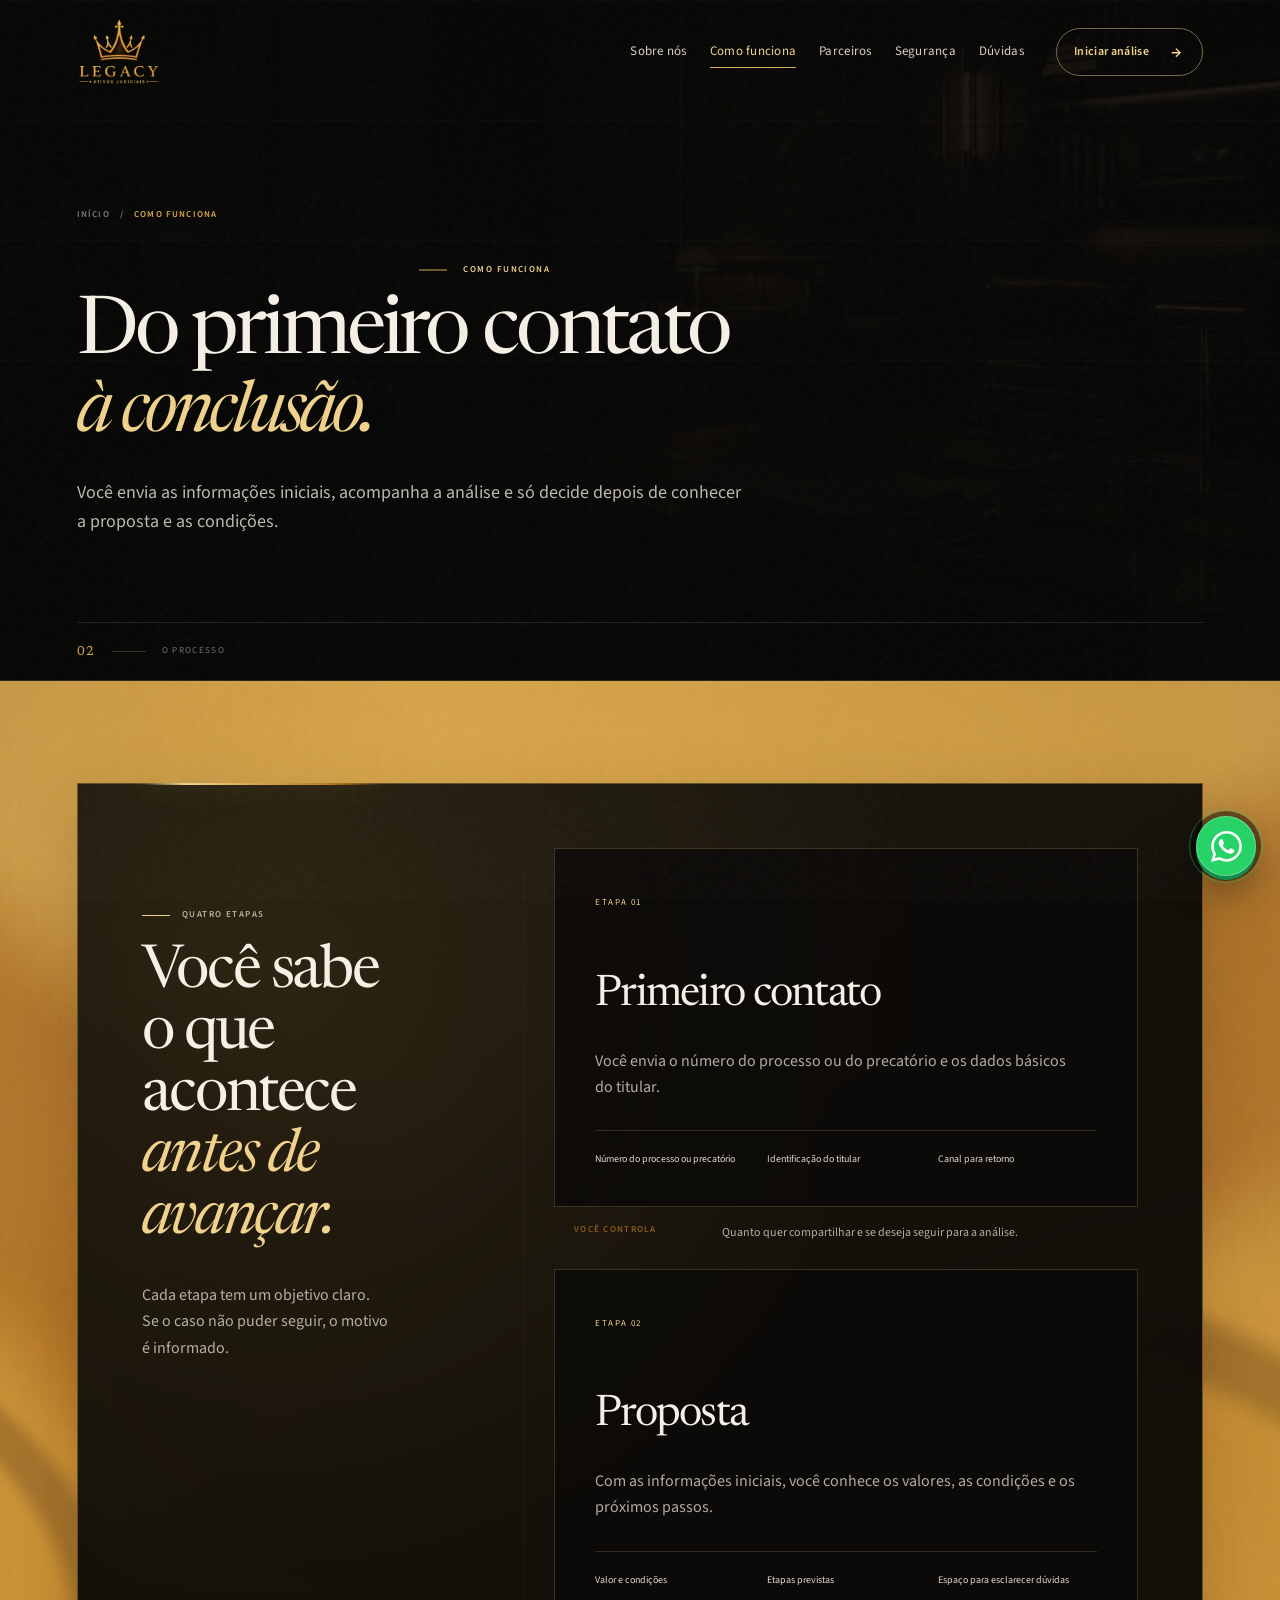
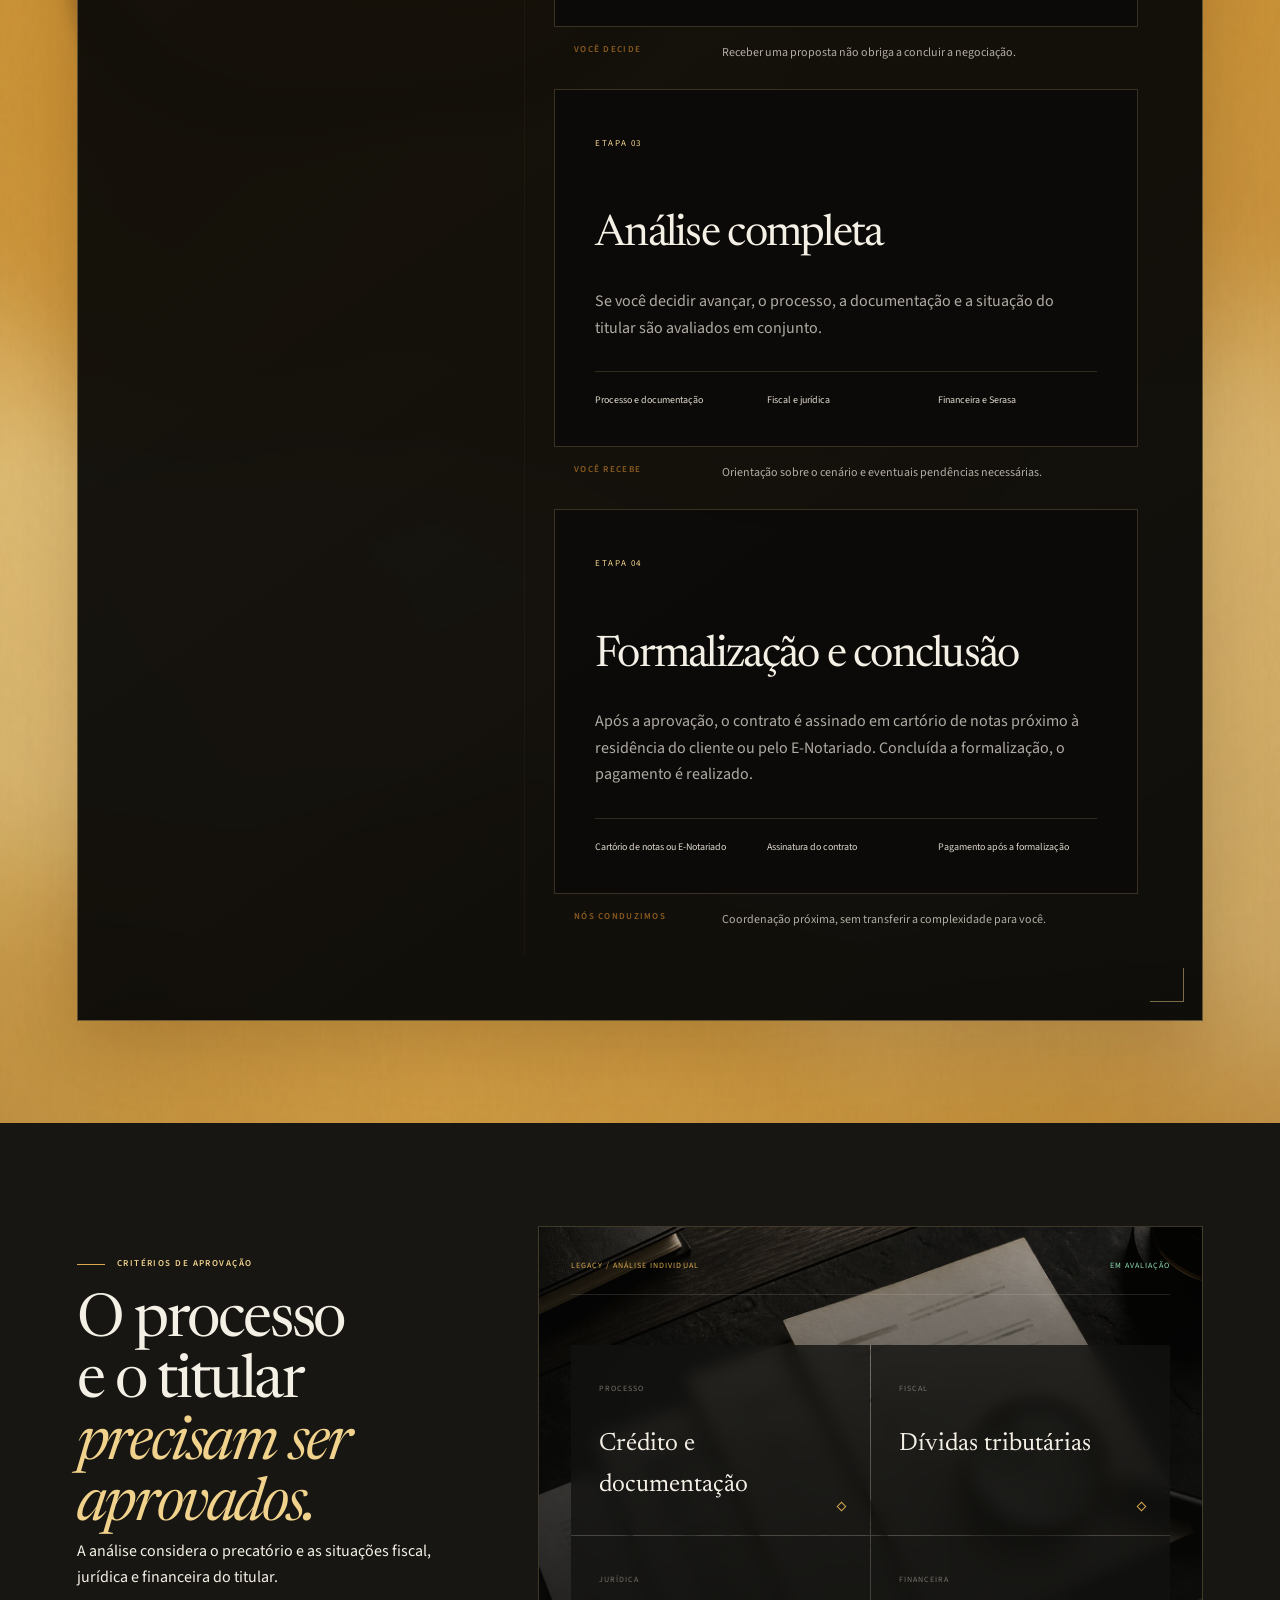
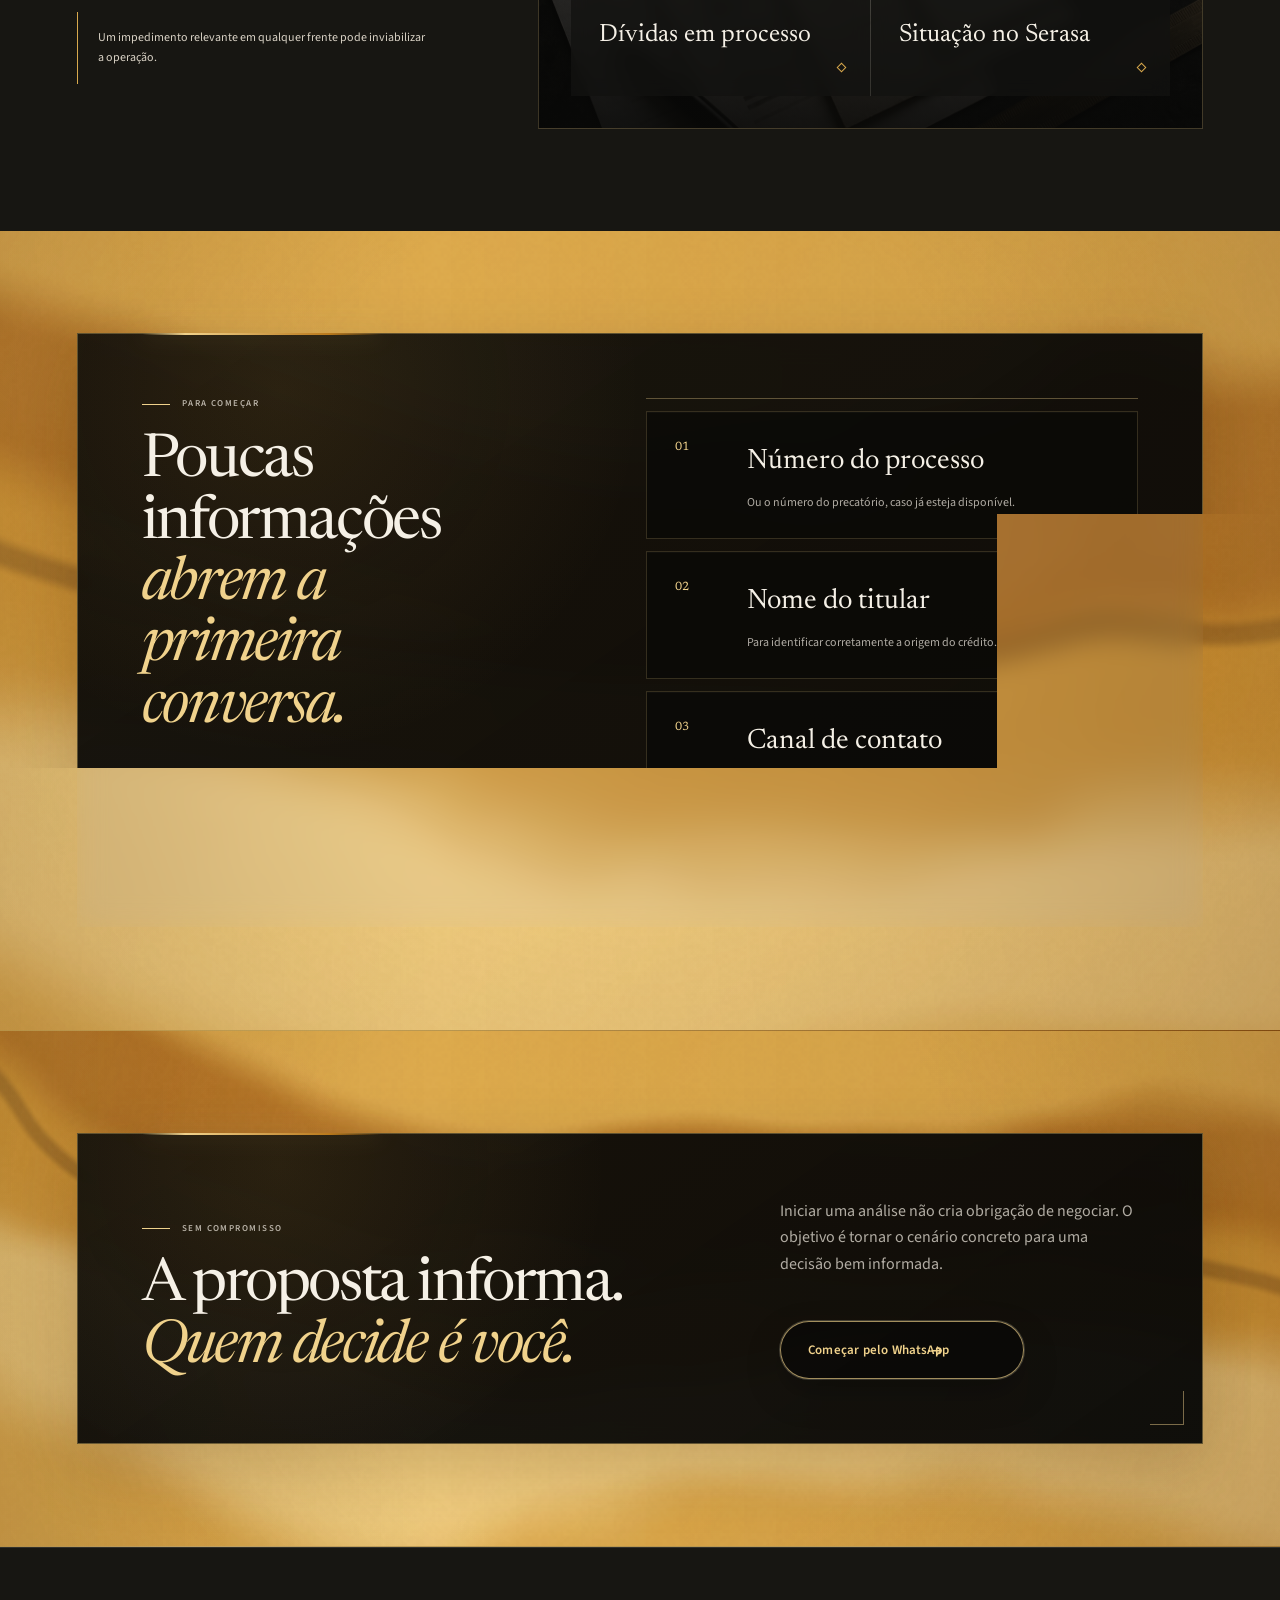
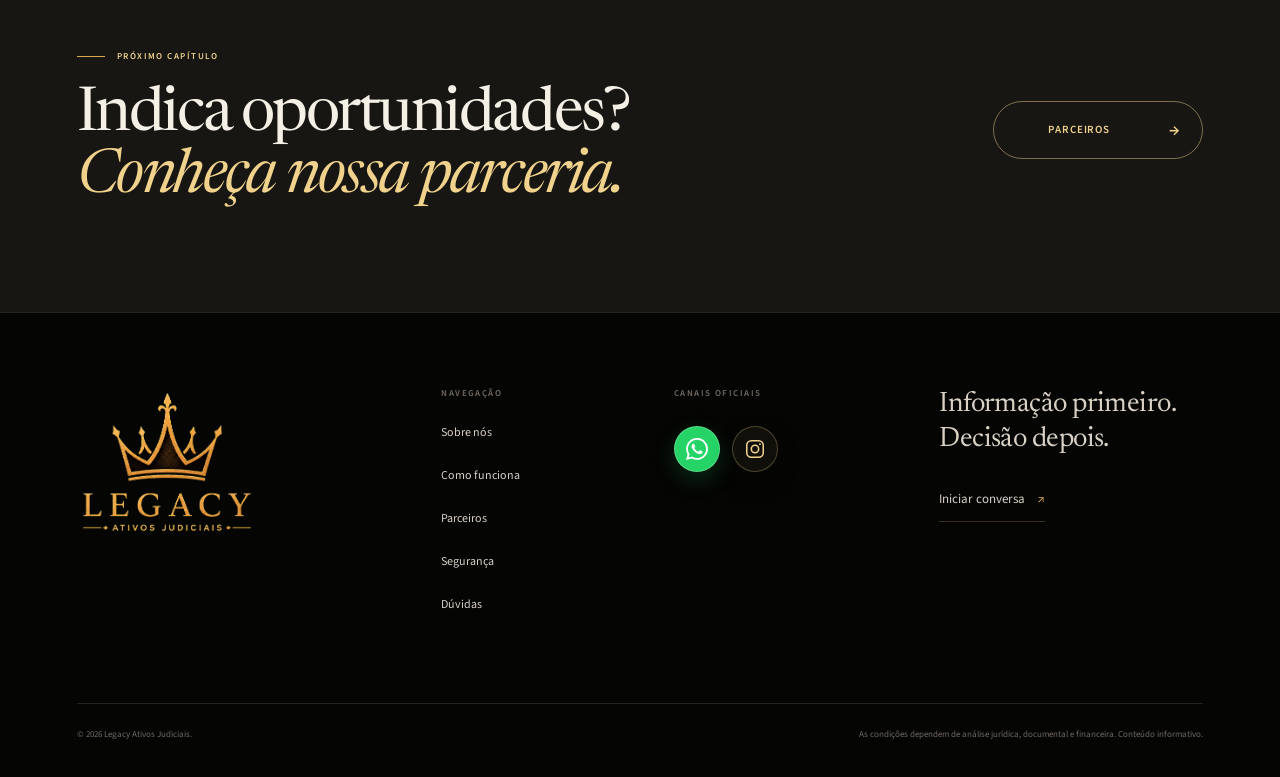
==== commit feeefd88: "Atualiza processo e diferenciais da Legacy" ====
--- a/como-funciona.html
+++ b/como-funciona.html
@@ -52,15 +52,15 @@
               <aside aria-label="Sua autonomia no primeiro contato"><span>Você controla</span><p>Quanto quer compartilhar e se deseja seguir para a análise.</p></aside>
             </article>
             <article class="story-step reveal" data-story-step>
-              <div class="story-card" data-tilt data-tilt-strength="3"><span class="story-index">Etapa 02</span><h3>Análise do caso e do titular</h3><p>Processo, documentação e situação do titular são avaliados em conjunto.</p><ul><li>Processo e documentação</li><li>Fiscal e jurídica</li><li>Financeira e Serasa</li></ul></div>
+              <div class="story-card" data-tilt data-tilt-strength="3"><span class="story-index">Etapa 02</span><h3>Proposta</h3><p>Com as informações iniciais, você conhece os valores, as condições e os próximos passos.</p><ul><li>Valor e condições</li><li>Etapas previstas</li><li>Espaço para esclarecer dúvidas</li></ul></div>
+              <aside aria-label="Sua decisão diante da proposta"><span>Você decide</span><p>Receber uma proposta não obriga a concluir a negociação.</p></aside>
+            </article>
+            <article class="story-step reveal" data-story-step>
+              <div class="story-card" data-tilt data-tilt-strength="3"><span class="story-index">Etapa 03</span><h3>Análise completa</h3><p>Se você decidir avançar, o processo, a documentação e a situação do titular são avaliados em conjunto.</p><ul><li>Processo e documentação</li><li>Fiscal e jurídica</li><li>Financeira e Serasa</li></ul></div>
               <aside aria-label="O que você recebe durante a análise"><span>Você recebe</span><p>Orientação sobre o cenário e eventuais pendências necessárias.</p></aside>
             </article>
             <article class="story-step reveal" data-story-step>
-              <div class="story-card" data-tilt data-tilt-strength="3"><span class="story-index">Etapa 03</span><h3>Proposta</h3><p>Se o caso for aprovado, você recebe os valores, as condições e os próximos passos.</p><ul><li>Valor e condições</li><li>Etapas de formalização</li><li>Espaço para esclarecer dúvidas</li></ul></div>
-              <aside aria-label="Sua decisão diante da proposta"><span>Você decide</span><p>Receber uma proposta não obriga a concluir a negociação.</p></aside>
-            </article>
-            <article class="story-step reveal" data-story-step>
-              <div class="story-card" data-tilt data-tilt-strength="3"><span class="story-index">Etapa 04</span><h3>Formalização e conclusão</h3><p>Com o aceite, a Legacy organiza os documentos aplicáveis e acompanha o fechamento.</p><ul><li>Assinatura dos instrumentos</li><li>Comunicações cabíveis</li><li>Acompanhamento do fechamento</li></ul></div>
+              <div class="story-card" data-tilt data-tilt-strength="3"><span class="story-index">Etapa 04</span><h3>Formalização e conclusão</h3><p>Após a aprovação, o contrato é assinado em cartório de notas próximo à residência do cliente ou pelo E-Notariado. Concluída a formalização, o pagamento é realizado.</p><ul><li>Cartório de notas ou E-Notariado</li><li>Assinatura do contrato</li><li>Pagamento após a formalização</li></ul></div>
               <aside aria-label="O que a Legacy conduz na formalização"><span>Nós conduzimos</span><p>Coordenação próxima, sem transferir a complexidade para você.</p></aside>
             </article>
           </div>
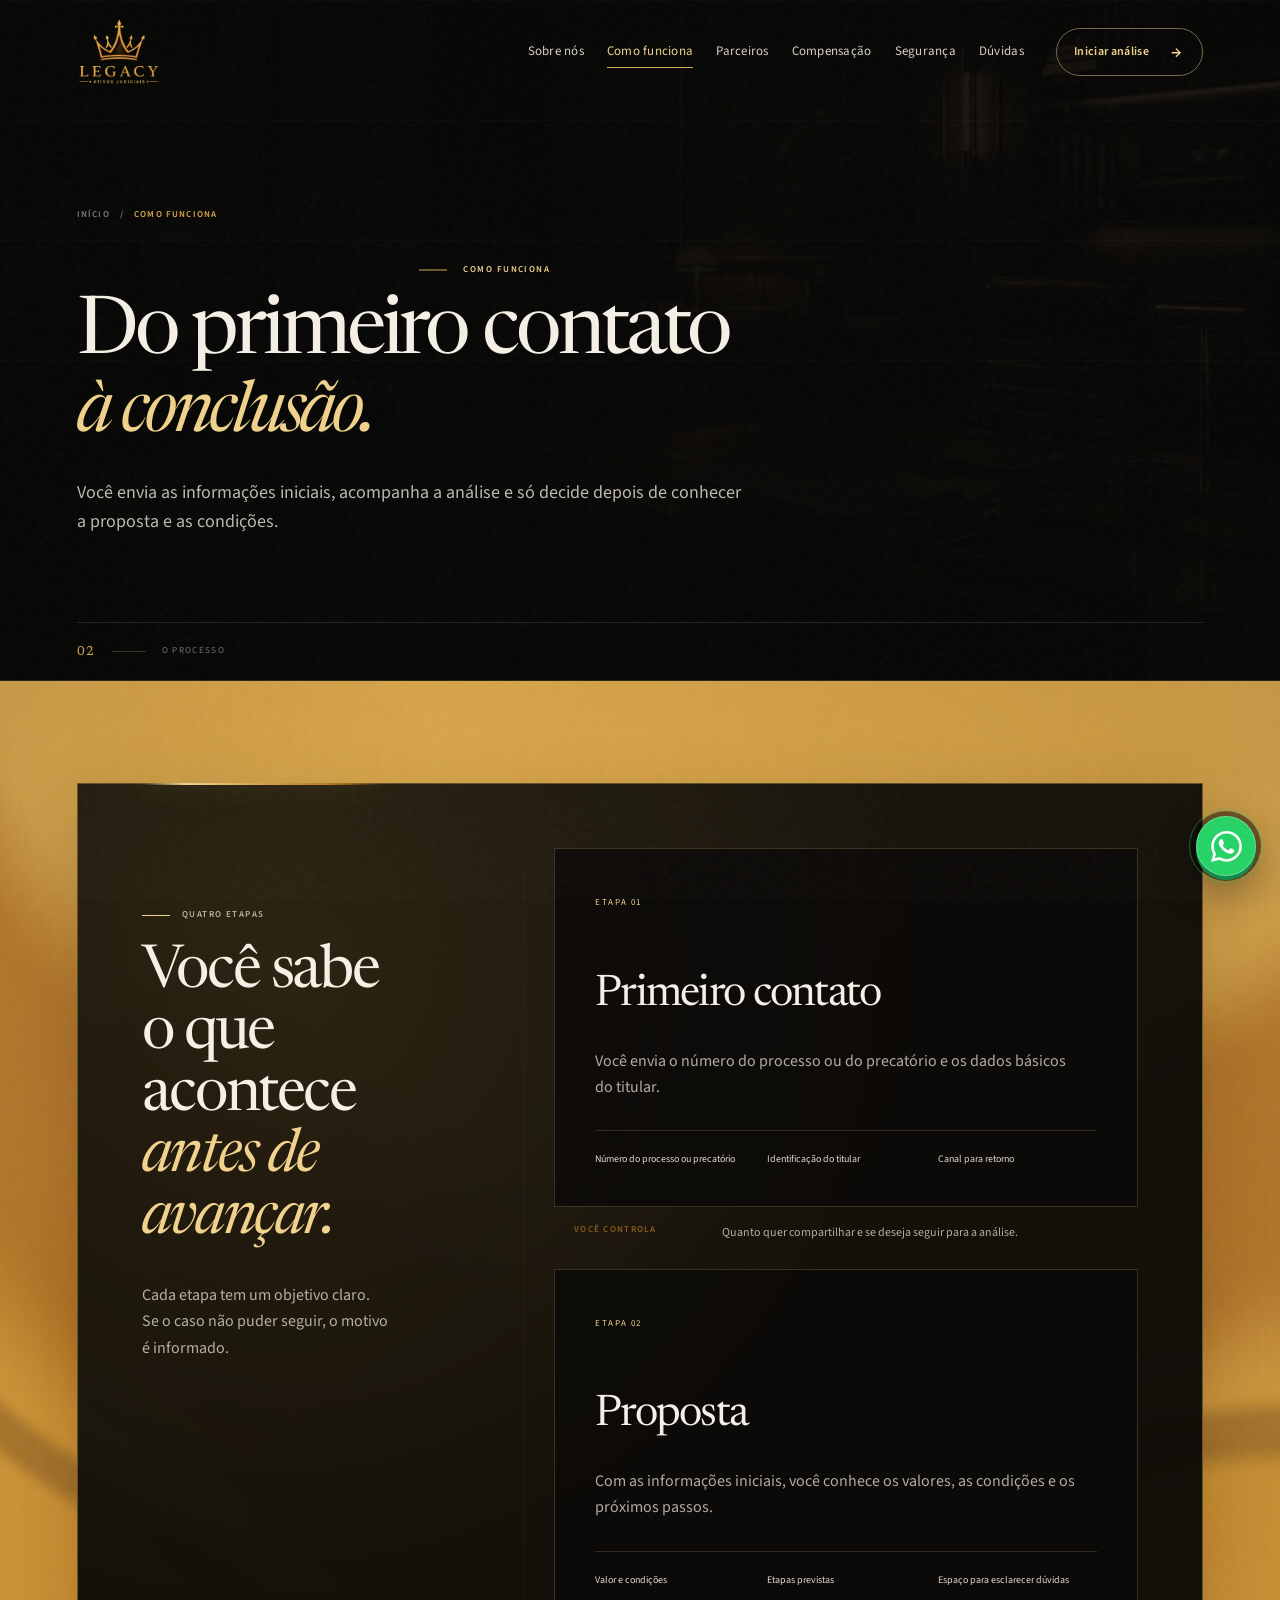
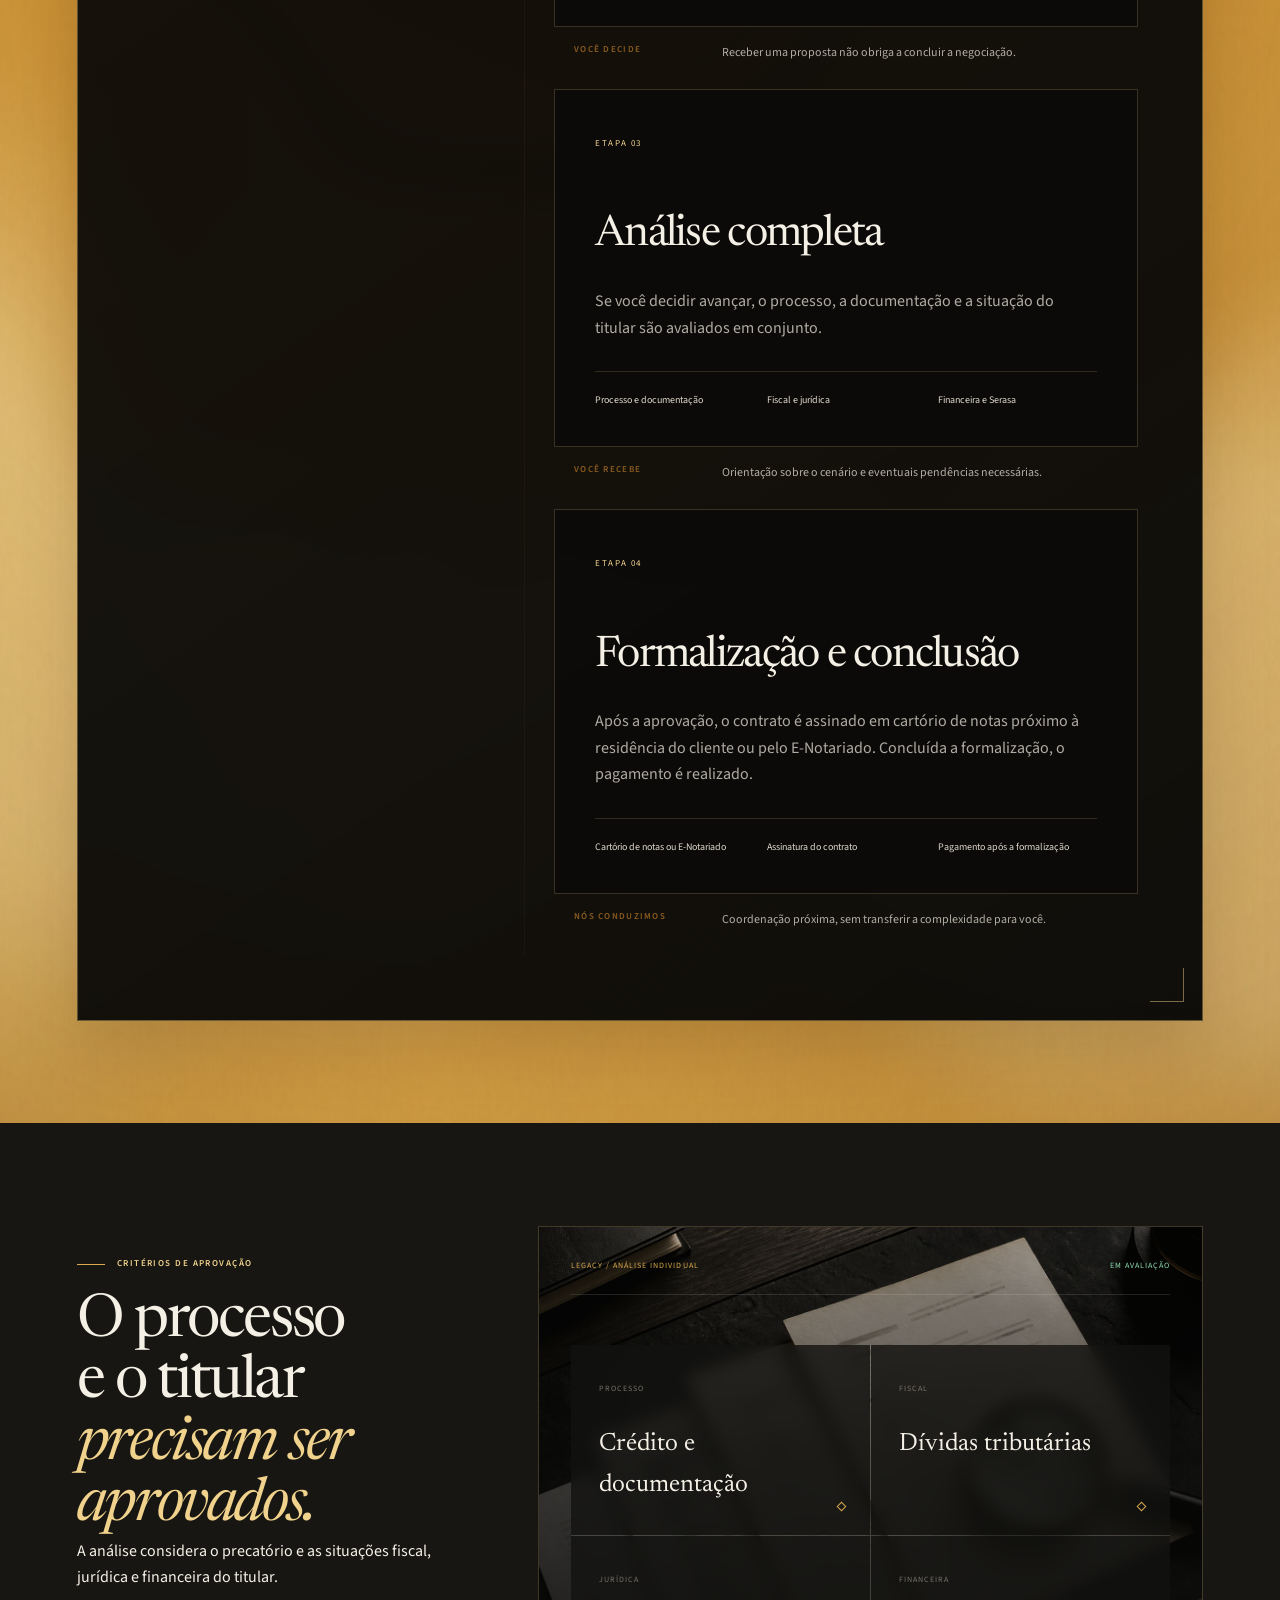
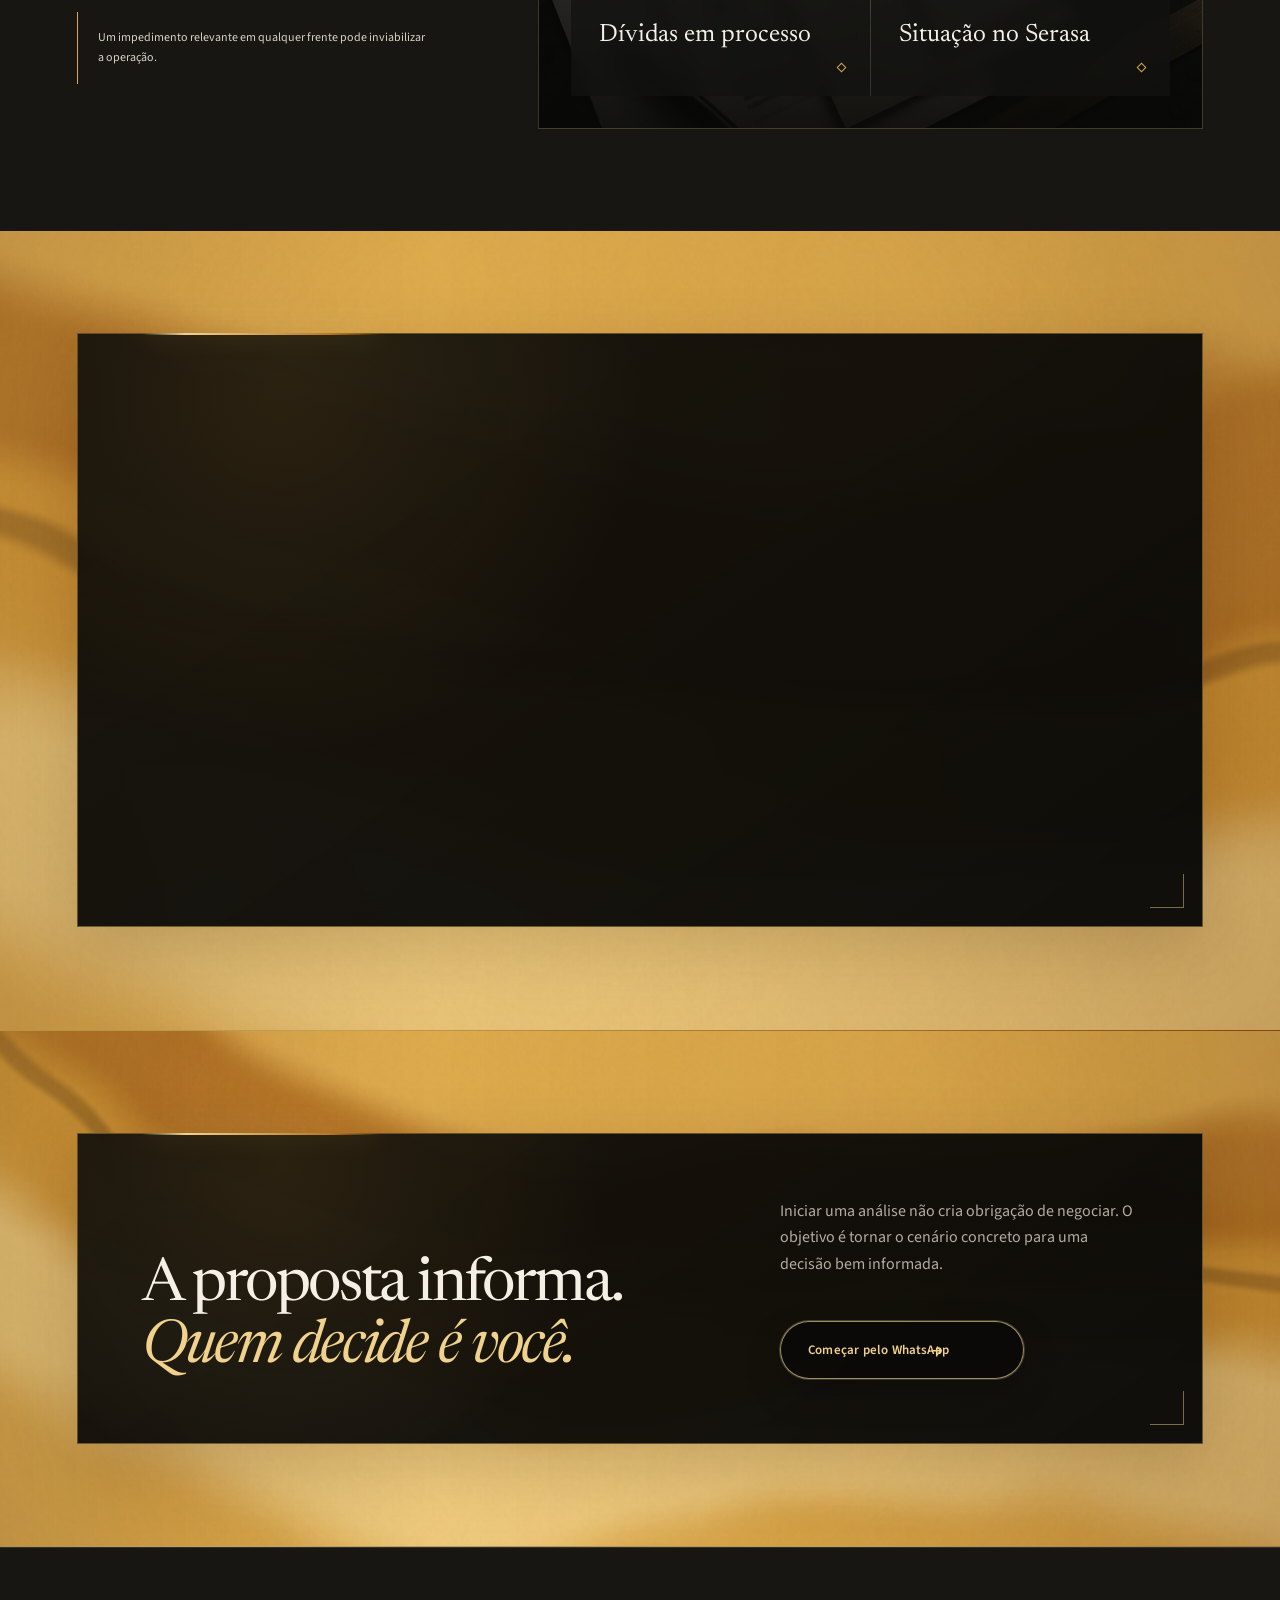
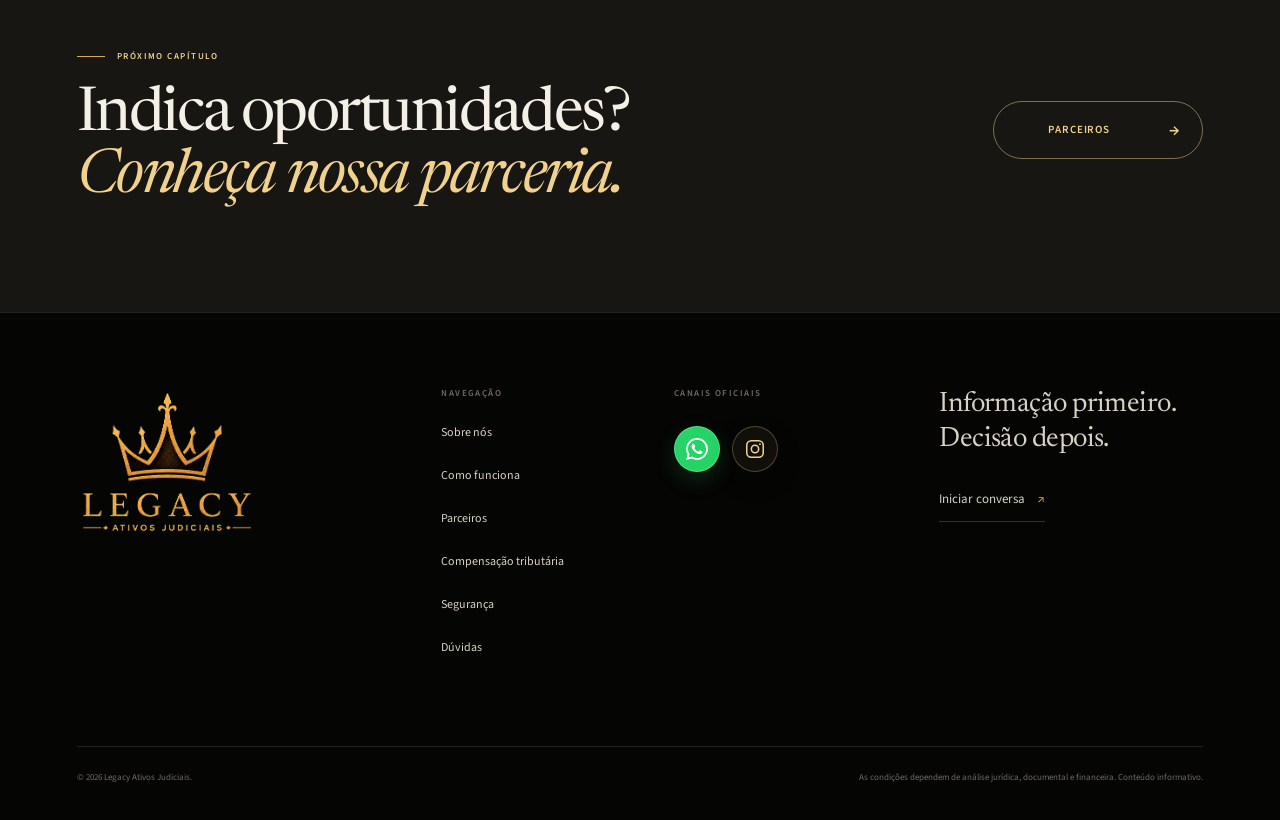
==== commit 7a5f4129: "Atualiza parceiros e adiciona compensacao tributaria" ====
--- a/como-funciona.html
+++ b/como-funciona.html
@@ -13,11 +13,11 @@
     <header class="site-header" data-header>
       <div class="header-inner shell">
         <a class="brand" href="index.html" aria-label="Legacy Ativos Judiciais — início"><img src="assets/legacy-logo.png" width="826" height="688" alt=""></a>
-        <nav class="desktop-nav" aria-label="Navegação principal"><a href="sobre.html">Sobre nós</a><a href="como-funciona.html" aria-current="page">Como funciona</a><a href="parceiros.html">Parceiros</a><a href="seguranca.html">Segurança</a><a href="duvidas.html">Dúvidas</a></nav>
+        <nav class="desktop-nav" aria-label="Navegação principal"><a href="sobre.html">Sobre nós</a><a href="como-funciona.html" aria-current="page">Como funciona</a><a href="parceiros.html">Parceiros</a><a href="compensacao-tributaria.html">Compensação</a><a href="seguranca.html">Segurança</a><a href="duvidas.html">Dúvidas</a></nav>
         <a class="header-cta magnetic" data-magnetic href="https://wa.me/5511948179546?text=Ol%C3%A1%2C%20quero%20iniciar%20uma%20an%C3%A1lise%20do%20meu%20precat%C3%B3rio." target="_blank" rel="noopener noreferrer">Iniciar análise <span aria-hidden="true">→</span></a>
         <button class="menu-toggle" type="button" aria-expanded="false" aria-controls="mobile-menu" aria-label="Abrir menu"><span></span><span></span></button>
       </div>
-      <div class="mobile-menu" id="mobile-menu" inert><nav aria-label="Navegação móvel"><a href="sobre.html">Sobre nós</a><a href="como-funciona.html" aria-current="page">Como funciona</a><a href="parceiros.html">Parceiros</a><a href="seguranca.html">Segurança</a><a href="duvidas.html">Dúvidas</a><a class="mobile-menu-cta" href="https://wa.me/5511948179546" target="_blank" rel="noopener noreferrer">Falar com um especialista</a></nav></div>
+      <div class="mobile-menu" id="mobile-menu" inert><nav aria-label="Navegação móvel"><a href="sobre.html">Sobre nós</a><a href="como-funciona.html" aria-current="page">Como funciona</a><a href="parceiros.html">Parceiros</a><a href="compensacao-tributaria.html">Compensação tributária</a><a href="seguranca.html">Segurança</a><a href="duvidas.html">Dúvidas</a><a class="mobile-menu-cta" href="https://wa.me/5511948179546" target="_blank" rel="noopener noreferrer">Falar com um especialista</a></nav></div>
     </header>
 
     <main id="conteudo">
@@ -97,7 +97,7 @@
       <section class="page-next" aria-labelledby="next-title"><div class="shell page-next-grid"><div><p class="eyebrow reveal"><span></span> Próximo capítulo</p><h2 id="next-title" class="reveal">Indica oportunidades?<br><em>Conheça nossa parceria.</em></h2></div><a class="next-orbit reveal" href="parceiros.html" aria-label="Ir para Parceiros"><span>Parceiros</span><i aria-hidden="true">→</i></a></div></section>
     </main>
 
-    <footer class="site-footer"><div class="shell footer-main"><a class="footer-brand" href="index.html" aria-label="Legacy Ativos Judiciais — início"><img src="assets/legacy-logo.png" width="826" height="688" alt="Legacy Ativos Judiciais" loading="lazy"></a><div class="footer-nav"><p>Navegação</p><a href="sobre.html">Sobre nós</a><a href="como-funciona.html">Como funciona</a><a href="parceiros.html">Parceiros</a><a href="seguranca.html">Segurança</a><a href="duvidas.html">Dúvidas</a></div><div class="footer-contact"><p>Canais oficiais</p><a class="footer-social footer-whatsapp" href="https://wa.me/5511948179546" target="_blank" rel="noopener noreferrer" aria-label="Conversar com a Legacy pelo WhatsApp"><img src="assets/whatsapp.svg" width="22" height="22" alt="" aria-hidden="true"></a><a class="footer-social footer-instagram" href="https://www.instagram.com/_legacy.ativos?igsh=Z3BhbHU1YjhjN204" target="_blank" rel="noopener noreferrer" aria-label="Abrir o Instagram da Legacy Ativos Judiciais"><img src="assets/instagram.svg" width="22" height="22" alt="" aria-hidden="true"></a></div><div class="footer-message"><p>Informação primeiro. Decisão depois.</p><a class="text-link" href="https://wa.me/5511948179546" target="_blank" rel="noopener noreferrer">Iniciar conversa <span aria-hidden="true">↗</span></a></div></div><div class="shell footer-legal"><p>© <span data-year></span> Legacy Ativos Judiciais.</p><p>As condições dependem de análise jurídica, documental e financeira. Conteúdo informativo.</p></div></footer>
+    <footer class="site-footer"><div class="shell footer-main"><a class="footer-brand" href="index.html" aria-label="Legacy Ativos Judiciais — início"><img src="assets/legacy-logo.png" width="826" height="688" alt="Legacy Ativos Judiciais" loading="lazy"></a><div class="footer-nav"><p>Navegação</p><a href="sobre.html">Sobre nós</a><a href="como-funciona.html">Como funciona</a><a href="parceiros.html">Parceiros</a><a href="compensacao-tributaria.html">Compensação tributária</a><a href="seguranca.html">Segurança</a><a href="duvidas.html">Dúvidas</a></div><div class="footer-contact"><p>Canais oficiais</p><a class="footer-social footer-whatsapp" href="https://wa.me/5511948179546" target="_blank" rel="noopener noreferrer" aria-label="Conversar com a Legacy pelo WhatsApp"><img src="assets/whatsapp.svg" width="22" height="22" alt="" aria-hidden="true"></a><a class="footer-social footer-instagram" href="https://www.instagram.com/_legacy.ativos?igsh=Z3BhbHU1YjhjN204" target="_blank" rel="noopener noreferrer" aria-label="Abrir o Instagram da Legacy Ativos Judiciais"><img src="assets/instagram.svg" width="22" height="22" alt="" aria-hidden="true"></a></div><div class="footer-message"><p>Informação primeiro. Decisão depois.</p><a class="text-link" href="https://wa.me/5511948179546" target="_blank" rel="noopener noreferrer">Iniciar conversa <span aria-hidden="true">↗</span></a></div></div><div class="shell footer-legal"><p>© <span data-year></span> Legacy Ativos Judiciais.</p><p>As condições dependem de análise jurídica, documental e financeira. Conteúdo informativo.</p></div></footer>
     <a class="whatsapp-float" href="https://wa.me/5511948179546" target="_blank" rel="noopener noreferrer" aria-label="Falar com a Legacy pelo WhatsApp"><span class="whatsapp-tooltip">Fale com a Legacy</span><span class="whatsapp-icon"><img src="assets/whatsapp.svg" width="31" height="31" alt="" aria-hidden="true"></span></a>
     <script src="gradient-wave.js?v=gold-wave-clean-3" defer></script><script src="script.js" defer></script>
   </body>
--- a/styles.css
+++ b/styles.css
@@ -5271,3 +5271,264 @@
     min-height: 44px;
   }
 }
+
+/* Partner information — coverage, deadlines and commission without sales filler. */
+.partner-coverage-grid {
+  display: grid;
+  grid-template-columns: 1.18fr 1fr 1fr;
+  border: 1px solid rgba(36, 25, 12, .34);
+  background: #0d0d0b;
+  box-shadow: 0 30px 80px rgba(55, 29, 4, .18);
+}
+.partner-coverage-card {
+  min-width: 0;
+  padding: clamp(30px, 3.2vw, 48px);
+  border-right: 1px solid rgba(240, 210, 140, .16);
+  color: var(--ivory);
+  background: linear-gradient(145deg, rgba(240, 210, 140, .045), transparent 52%);
+}
+.partner-coverage-card:last-child { border-right: 0; }
+.partner-coverage-card header {
+  display: flex;
+  align-items: center;
+  justify-content: space-between;
+  gap: 16px;
+  padding-bottom: 20px;
+  border-bottom: 1px solid rgba(240, 210, 140, .18);
+  color: var(--gold-light);
+  font-size: 10px;
+  font-weight: 600;
+  letter-spacing: .15em;
+  line-height: 1.4;
+  text-transform: uppercase;
+}
+.partner-coverage-card header strong { color: var(--ivory-soft); font-size: 9px; letter-spacing: .08em; text-align: right; }
+.clean-inner .section-light .partner-coverage-card h3 {
+  max-width: 360px;
+  margin: clamp(42px, 5vw, 72px) 0 18px;
+  color: var(--ivory);
+  font-family: var(--display);
+  font-size: clamp(34px, 3.2vw, 48px);
+  font-weight: 400;
+  line-height: 1.02;
+}
+.clean-inner .section-light .partner-coverage-card > p {
+  max-width: 430px;
+  color: rgba(245, 240, 230, .64);
+  font-size: 14px;
+  line-height: 1.65;
+}
+.partner-tags,
+.partner-place-list {
+  display: flex;
+  flex-wrap: wrap;
+  gap: 8px;
+  margin: 28px 0 0;
+  padding: 0;
+  list-style: none;
+}
+.partner-tags li,
+.partner-place-list li {
+  min-height: 34px;
+  padding: 9px 11px;
+  border: 1px solid rgba(240, 210, 140, .20);
+  color: rgba(245, 240, 230, .75);
+  font-size: 10px;
+  line-height: 1.3;
+}
+.partner-place-list li { min-width: 43px; text-align: center; }
+.partner-place-list-cities li { min-width: 0; }
+.clean-inner .section-light .partner-coverage-note {
+  margin: 20px 0 0;
+  color: rgba(38, 29, 18, .76);
+  font-size: 12px;
+  line-height: 1.55;
+}
+.commission-facts { margin: 34px 0 0; border-top: 1px solid var(--line-soft); }
+.commission-facts > div {
+  display: grid;
+  grid-template-columns: minmax(100px, .52fr) minmax(0, 1fr);
+  gap: 22px;
+  padding: 17px 0;
+  border-bottom: 1px solid var(--line-soft);
+}
+.commission-facts dt {
+  color: var(--gold-light);
+  font-size: 10px;
+  font-weight: 600;
+  letter-spacing: .14em;
+  text-transform: uppercase;
+}
+.commission-facts dd { margin: 0; color: rgba(245, 240, 230, .76); font-size: 14px; line-height: 1.5; }
+
+/* Tax compensation — an accounting-ledger treatment inside the existing identity. */
+.page-tax .inner-hero h1 { max-width: 970px; font-size: clamp(56px, 5.7vw, 86px); }
+.tax-foundations {
+  display: grid;
+  grid-template-columns: repeat(3, 1fr);
+  border: 1px solid rgba(36, 25, 12, .34);
+  background: #0d0d0b;
+}
+.tax-foundations article {
+  min-height: 310px;
+  padding: clamp(30px, 3.4vw, 46px);
+  border-right: 1px solid rgba(240, 210, 140, .16);
+}
+.tax-foundations article:last-child { border-right: 0; }
+.tax-foundations span,
+.tax-process-list > li > span,
+.tax-document-list > li > span {
+  color: var(--gold-light);
+  font-size: 10px;
+  font-weight: 600;
+  letter-spacing: .15em;
+}
+.clean-inner .section-light .tax-foundations h3 {
+  margin: 82px 0 16px;
+  color: var(--ivory);
+  font-family: var(--display);
+  font-size: clamp(30px, 2.7vw, 40px);
+  font-weight: 400;
+}
+.clean-inner .section-light .tax-foundations p { max-width: 370px; color: rgba(245, 240, 230, .64); font-size: 14px; line-height: 1.65; }
+.tax-process-layout,
+.tax-start-grid {
+  display: grid;
+  grid-template-columns: minmax(300px, .72fr) minmax(0, 1.28fr);
+  gap: clamp(58px, 9vw, 130px);
+  align-items: start;
+}
+.tax-process-intro { position: sticky; top: 126px; }
+.tax-process-intro > p:last-child,
+.tax-start-grid > div > p:last-child { max-width: 540px; margin-top: 28px; color: rgba(245, 240, 230, .62); line-height: 1.68; }
+.tax-process-list,
+.tax-document-list { margin: 0; padding: 0; list-style: none; border-top: 1px solid var(--line-soft); }
+.tax-process-list li,
+.tax-document-list li {
+  display: grid;
+  grid-template-columns: 58px minmax(0, 1fr);
+  gap: 22px;
+  padding: 32px 0;
+  border-bottom: 1px solid var(--line-soft);
+}
+.tax-process-list h3,
+.tax-document-list h3 { margin: 0 0 10px; color: var(--ivory); font-family: var(--display); font-size: clamp(27px, 2.4vw, 36px); font-weight: 400; }
+.tax-process-list p,
+.tax-document-list p { max-width: 610px; margin: 0; color: rgba(245, 240, 230, .60); font-size: 14px; line-height: 1.65; }
+.tax-example-panel {
+  padding: clamp(36px, 6vw, 86px);
+  border: 1px solid rgba(240, 210, 140, .24);
+  background: #0d0d0b;
+  color: var(--ivory);
+  box-shadow: 0 34px 90px rgba(54, 29, 5, .24);
+}
+.tax-example-heading {
+  display: grid;
+  grid-template-columns: minmax(0, 1.15fr) minmax(300px, .65fr);
+  gap: clamp(42px, 7vw, 100px);
+  align-items: end;
+}
+.page-tax .tax-example-panel h2 { max-width: 740px; color: var(--ivory); font-size: clamp(46px, 5.2vw, 72px); }
+.page-tax .tax-example-panel h2 em { color: var(--gold-light); }
+.page-tax .tax-example-heading > p { color: rgba(245, 240, 230, .62); font-size: 14px; line-height: 1.68; }
+.tax-example-summary {
+  display: grid;
+  grid-template-columns: repeat(3, 1fr);
+  margin-top: clamp(48px, 6vw, 78px);
+  border: 1px solid rgba(240, 210, 140, .18);
+}
+.tax-example-summary article { min-height: 190px; padding: 30px; border-right: 1px solid rgba(240, 210, 140, .18); }
+.tax-example-summary article:last-child { border-right: 0; background: rgba(216, 169, 77, .10); }
+.tax-example-summary span,
+.tax-example-totals span { display: block; color: var(--gold-light); font-size: 10px; font-weight: 600; letter-spacing: .14em; text-transform: uppercase; }
+.tax-example-summary strong,
+.tax-example-totals strong { display: block; margin-top: 34px; color: var(--ivory); font-family: var(--display); font-size: clamp(34px, 3.1vw, 46px); font-weight: 400; line-height: 1; }
+.tax-example-summary small { display: block; margin-top: 7px; color: rgba(245, 240, 230, .48); }
+.tax-bars { margin-top: 54px; }
+.tax-bar-row + .tax-bar-row { margin-top: 30px; }
+.tax-bar-row header { display: flex; justify-content: space-between; gap: 24px; margin-bottom: 12px; color: rgba(245, 240, 230, .70); font-size: 12px; }
+.tax-bar-row header strong { color: var(--ivory); font-weight: 500; text-align: right; }
+.tax-bar { display: flex; height: 24px; overflow: hidden; border: 1px solid rgba(240, 210, 140, .18); background: rgba(255, 255, 255, .035); }
+.tax-bar i,
+.tax-bar b { display: block; width: var(--bar-size); height: 100%; }
+.tax-bar i { background: linear-gradient(90deg, #6f4618, var(--gold)); }
+.tax-bar b { background: var(--gold-light); }
+.tax-example-totals { display: grid; grid-template-columns: 1fr 1fr; gap: 16px; margin-top: 54px; }
+.tax-example-totals article { padding: 28px 30px; border: 1px solid rgba(240, 210, 140, .18); background: rgba(240, 210, 140, .045); }
+.tax-example-totals strong { margin-top: 20px; }
+.page-tax .tax-example-caveat {
+  margin: 30px 0 0;
+  padding: 24px 28px;
+  border-left: 2px solid var(--gold);
+  background: rgba(240, 210, 140, .06);
+  color: rgba(245, 240, 230, .66);
+  font-size: 13px;
+  line-height: 1.65;
+}
+.page-tax .tax-example-caveat strong { color: var(--ivory); }
+.tax-start-grid > div { position: sticky; top: 126px; }
+.tax-sources .source-cards a { background: #0d0d0b; }
+.clean-inner .tax-sources .source-cards h3 { color: var(--ivory); }
+.clean-inner .tax-sources .source-cards p { color: rgba(245, 240, 230, .62); }
+.tax-contact .page-next-grid { align-items: center; }
+
+@media (max-width: 980px) {
+  .partner-coverage-grid { grid-template-columns: 1fr 1fr; }
+  .partner-coverage-featured { grid-column: 1 / -1; }
+  .partner-coverage-card:nth-child(1) { border-right: 0; border-bottom: 1px solid rgba(240, 210, 140, .16); }
+  .partner-coverage-card:nth-child(2) { border-right: 1px solid rgba(240, 210, 140, .16); }
+  .tax-foundations { grid-template-columns: 1fr; }
+  .tax-foundations article { min-height: auto; border-right: 0; border-bottom: 1px solid rgba(240, 210, 140, .16); }
+  .tax-foundations article:last-child { border-bottom: 0; }
+  .clean-inner .section-light .tax-foundations h3 { margin-top: 48px; }
+}
+
+@media (max-width: 820px) {
+  .partner-coverage-grid { grid-template-columns: 1fr; }
+  .partner-coverage-featured { grid-column: auto; }
+  .partner-coverage-card,
+  .partner-coverage-card:nth-child(2) { border-right: 0; border-bottom: 1px solid rgba(240, 210, 140, .16); text-align: left; }
+  .partner-coverage-card:last-child { border-bottom: 0; }
+  .partner-coverage-card header { align-items: flex-start; }
+  .partner-tags,
+  .partner-place-list { justify-content: flex-start; }
+  .commission-facts { text-align: left; }
+  .tax-process-layout,
+  .tax-start-grid,
+  .tax-example-heading { grid-template-columns: 1fr; gap: 42px; }
+  .tax-process-intro,
+  .tax-start-grid > div { position: static; text-align: center; }
+  .tax-process-intro > p:last-child,
+  .tax-start-grid > div > p:last-child { margin-inline: auto; }
+  .tax-example-heading { text-align: center; }
+  .tax-example-heading > p { max-width: 580px; margin-inline: auto; }
+  .tax-example-summary { grid-template-columns: 1fr; }
+  .tax-example-summary article { min-height: auto; border-right: 0; border-bottom: 1px solid rgba(240, 210, 140, .18); }
+  .tax-example-summary article:last-child { border-bottom: 0; }
+  .tax-example-summary strong { margin-top: 20px; }
+  .tax-document-list { text-align: left; }
+}
+
+@media (max-width: 520px) {
+  .partner-coverage-card { padding: 28px 22px; }
+  .partner-coverage-card header { display: grid; gap: 7px; }
+  .partner-coverage-card header strong { text-align: left; }
+  .clean-inner .section-light .partner-coverage-card h3 { margin-top: 38px; font-size: 35px; }
+  .partner-coverage-note { text-align: left; }
+  .commission-facts > div { grid-template-columns: 1fr; gap: 7px; }
+  .page-tax .inner-hero h1 { font-size: clamp(39px, 10.8vw, 50px); }
+  .tax-foundations article { padding: 28px 22px; }
+  .tax-example-panel { padding: 30px 20px; }
+  .page-tax .tax-example-panel h2 { font-size: clamp(39px, 10vw, 50px); }
+  .tax-example-summary article,
+  .tax-example-totals article { padding: 24px 20px; }
+  .tax-example-totals { grid-template-columns: 1fr; }
+  .tax-bar-row header { display: grid; gap: 5px; }
+  .tax-bar-row header strong { text-align: left; }
+  .tax-bar { height: 19px; }
+  .page-tax .tax-example-caveat { padding: 20px; }
+  .tax-process-list li,
+  .tax-document-list li { grid-template-columns: 42px minmax(0, 1fr); gap: 12px; padding-block: 26px; }
+  .tax-process-list h3,
+  .tax-document-list h3 { font-size: 28px; }
+}
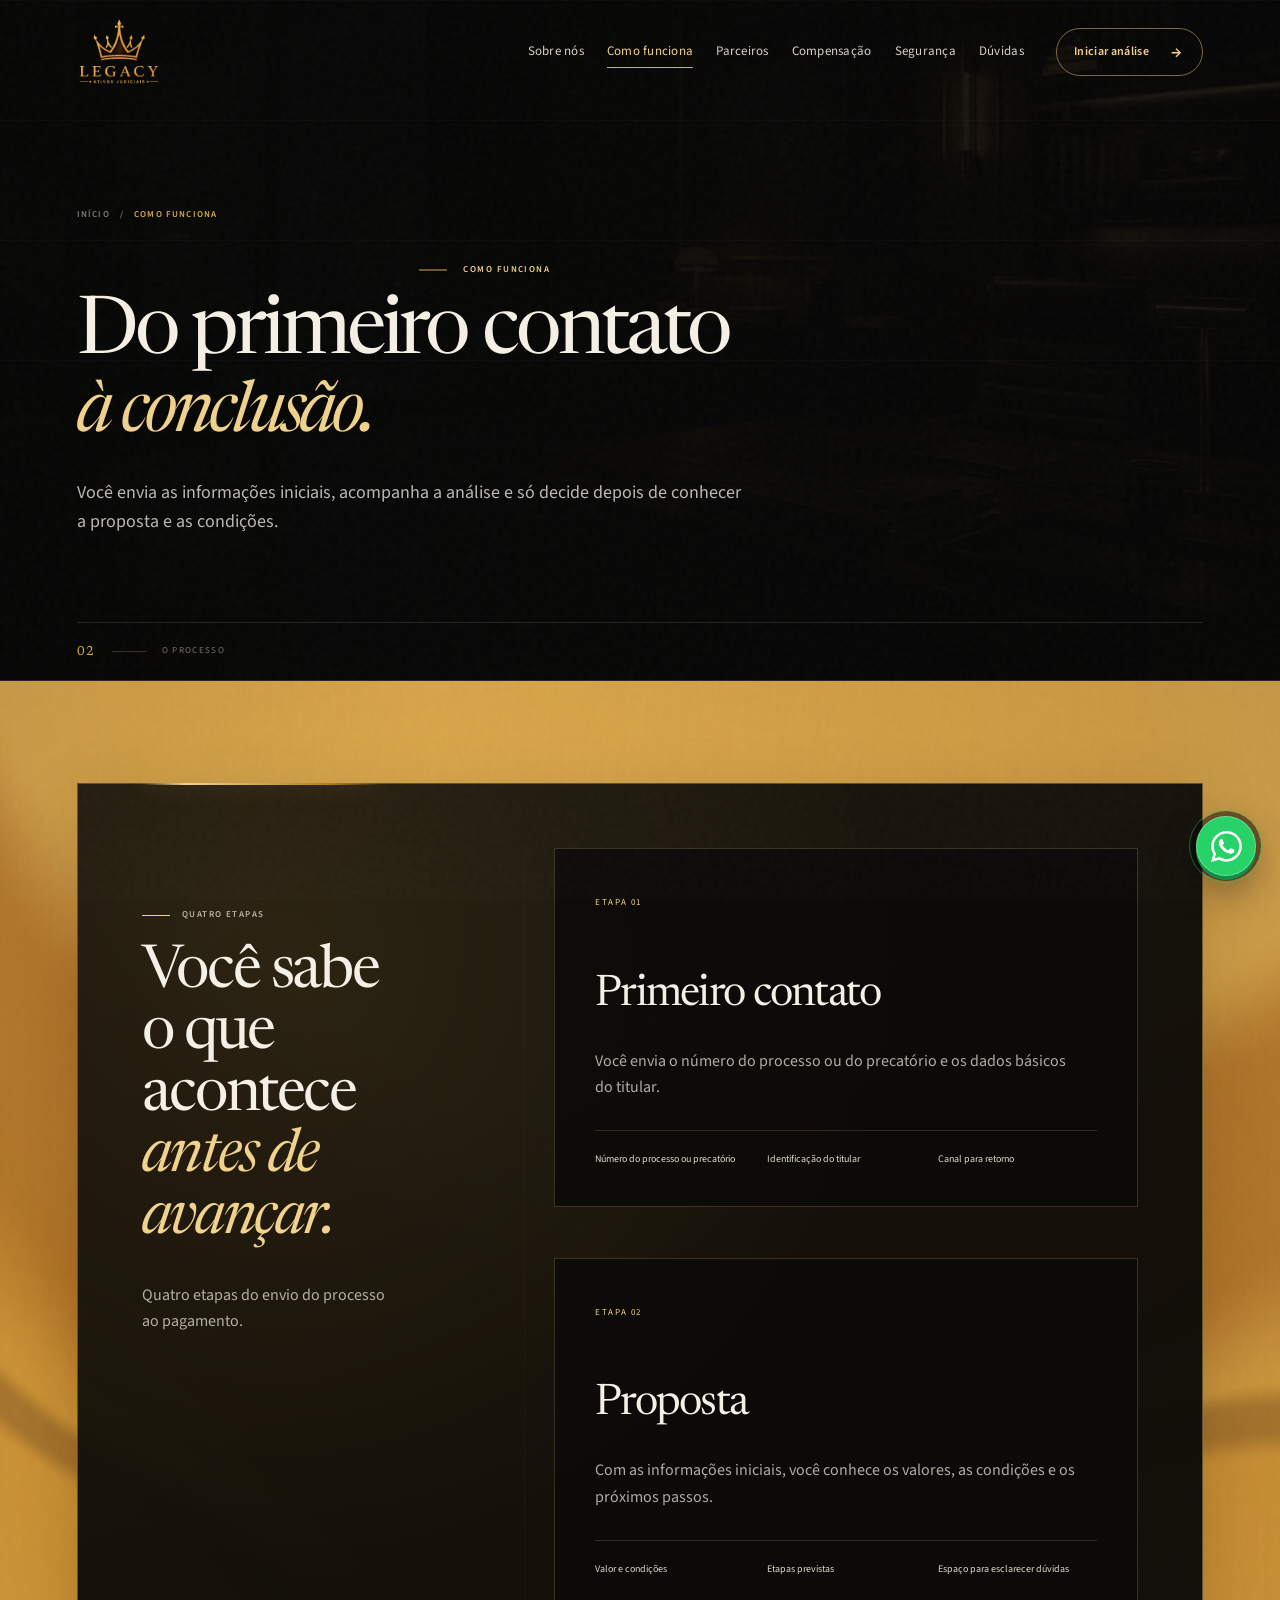
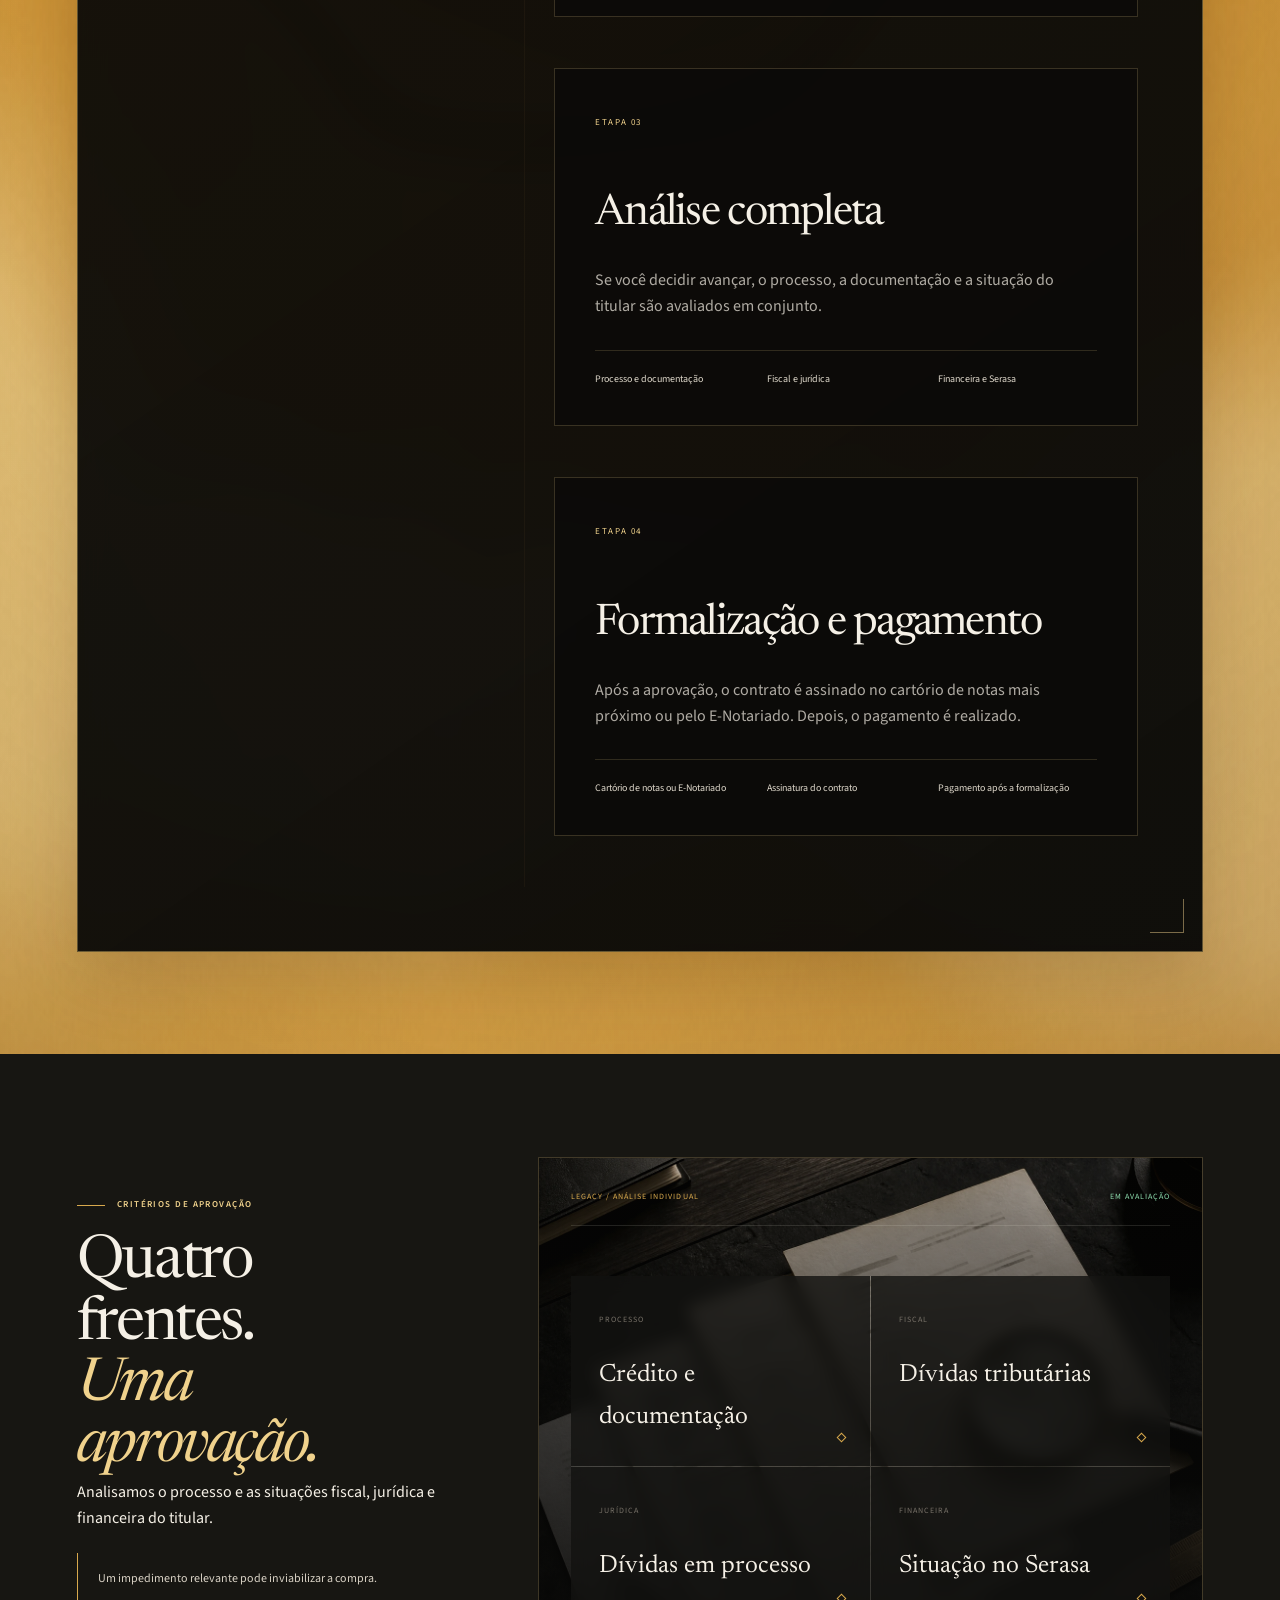
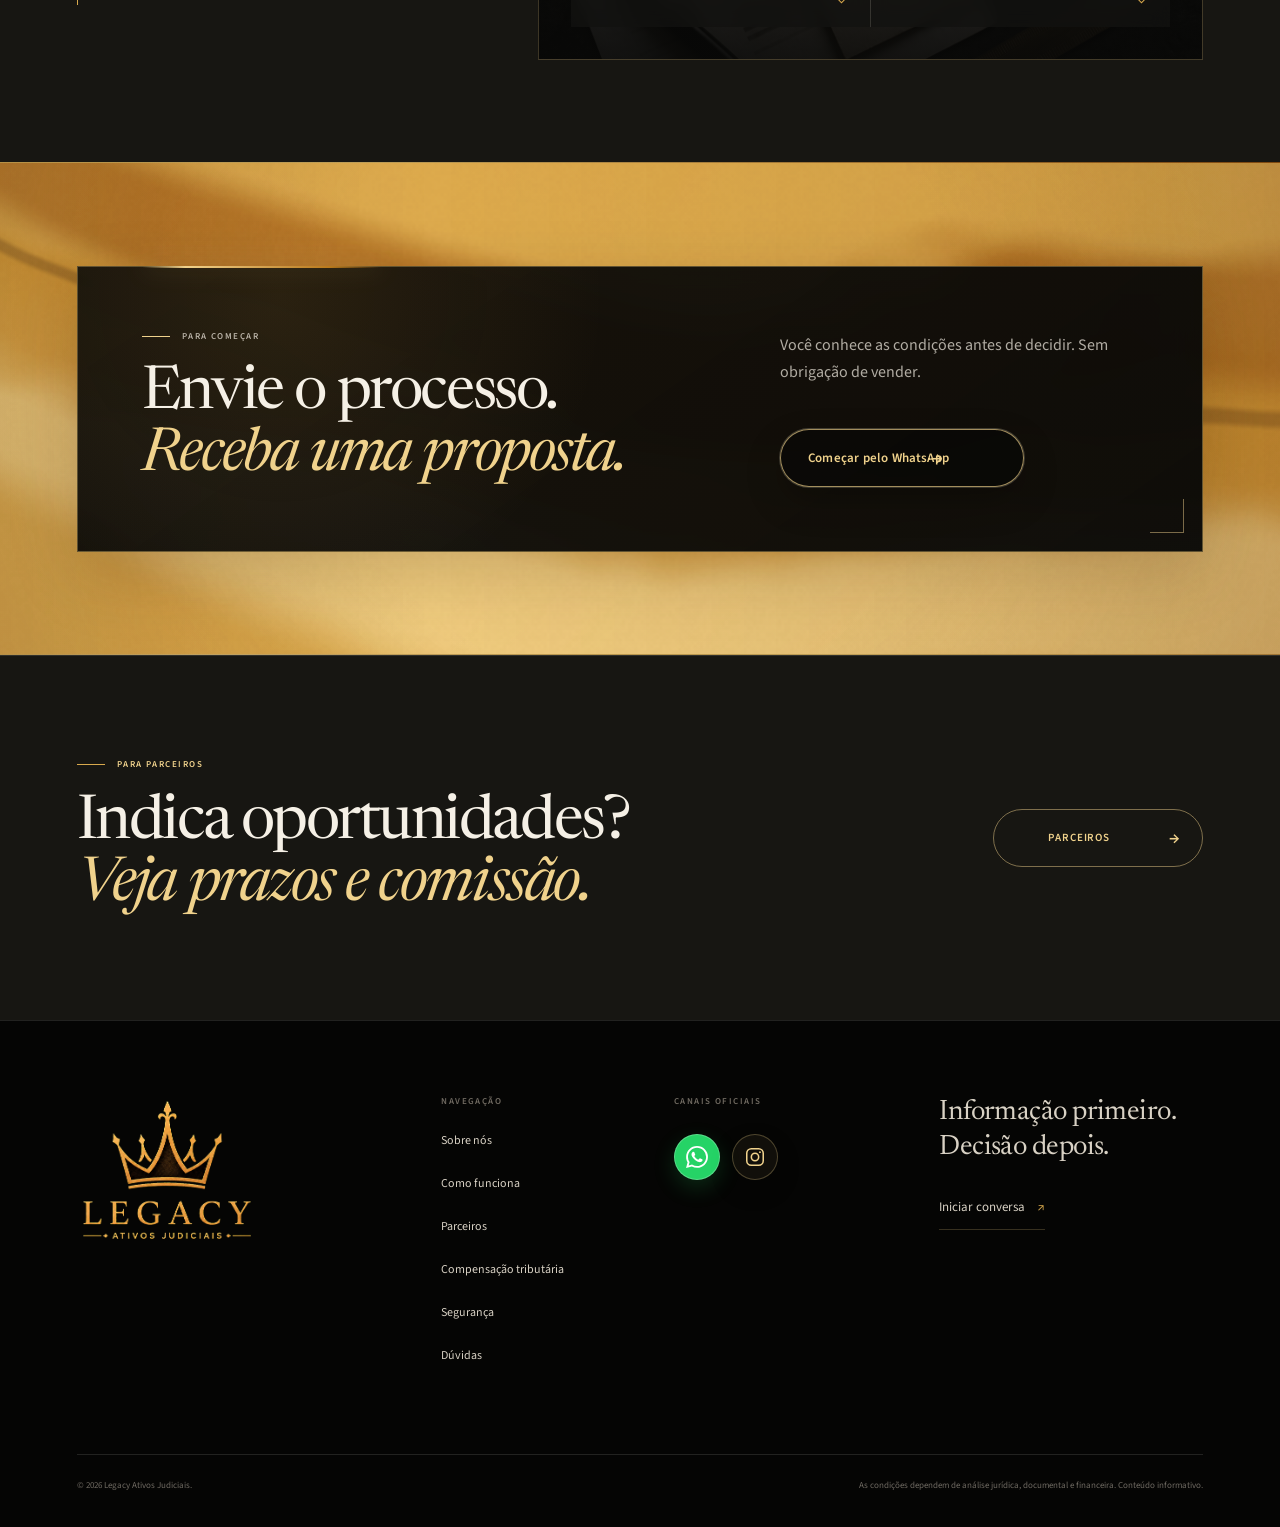
==== commit 685022b4: "Simplifica conteúdo e jornada do site" ====
--- a/como-funciona.html
+++ b/como-funciona.html
@@ -17,7 +17,7 @@
         <a class="header-cta magnetic" data-magnetic href="https://wa.me/5511948179546?text=Ol%C3%A1%2C%20quero%20iniciar%20uma%20an%C3%A1lise%20do%20meu%20precat%C3%B3rio." target="_blank" rel="noopener noreferrer">Iniciar análise <span aria-hidden="true">→</span></a>
         <button class="menu-toggle" type="button" aria-expanded="false" aria-controls="mobile-menu" aria-label="Abrir menu"><span></span><span></span></button>
       </div>
-      <div class="mobile-menu" id="mobile-menu" inert><nav aria-label="Navegação móvel"><a href="sobre.html">Sobre nós</a><a href="como-funciona.html" aria-current="page">Como funciona</a><a href="parceiros.html">Parceiros</a><a href="compensacao-tributaria.html">Compensação tributária</a><a href="seguranca.html">Segurança</a><a href="duvidas.html">Dúvidas</a><a class="mobile-menu-cta" href="https://wa.me/5511948179546" target="_blank" rel="noopener noreferrer">Falar com um especialista</a></nav></div>
+      <div class="mobile-menu" id="mobile-menu" inert><nav aria-label="Navegação móvel"><a href="sobre.html">Sobre nós</a><a href="como-funciona.html" aria-current="page">Como funciona</a><a href="parceiros.html">Parceiros</a><a href="compensacao-tributaria.html">Compensação tributária</a><a href="seguranca.html">Segurança</a><a href="duvidas.html">Dúvidas</a><a class="mobile-menu-cta" href="https://wa.me/5511948179546" target="_blank" rel="noopener noreferrer">Falar no WhatsApp</a></nav></div>
     </header>
 
     <main id="conteudo">
@@ -43,25 +43,21 @@
         <div class="shell story-layout">
           <div class="story-intro">
             <p class="eyebrow reveal"><span></span> Quatro etapas</p><h2 id="journey-title" class="reveal">Você sabe o que acontece<br><em>antes de avançar.</em></h2>
-            <p class="reveal">Cada etapa tem um objetivo claro. Se o caso não puder seguir, o motivo é informado.</p>
+            <p class="reveal">Quatro etapas do envio do processo ao pagamento.</p>
           </div>
           <div class="story-track" data-story>
             <div class="story-progress" aria-hidden="true"><i></i></div>
             <article class="story-step reveal" data-story-step>
               <div class="story-card" data-tilt data-tilt-strength="3"><span class="story-index">Etapa 01</span><h3>Primeiro contato</h3><p>Você envia o número do processo ou do precatório e os dados básicos do titular.</p><ul><li>Número do processo ou precatório</li><li>Identificação do titular</li><li>Canal para retorno</li></ul></div>
-              <aside aria-label="Sua autonomia no primeiro contato"><span>Você controla</span><p>Quanto quer compartilhar e se deseja seguir para a análise.</p></aside>
             </article>
             <article class="story-step reveal" data-story-step>
               <div class="story-card" data-tilt data-tilt-strength="3"><span class="story-index">Etapa 02</span><h3>Proposta</h3><p>Com as informações iniciais, você conhece os valores, as condições e os próximos passos.</p><ul><li>Valor e condições</li><li>Etapas previstas</li><li>Espaço para esclarecer dúvidas</li></ul></div>
-              <aside aria-label="Sua decisão diante da proposta"><span>Você decide</span><p>Receber uma proposta não obriga a concluir a negociação.</p></aside>
             </article>
             <article class="story-step reveal" data-story-step>
               <div class="story-card" data-tilt data-tilt-strength="3"><span class="story-index">Etapa 03</span><h3>Análise completa</h3><p>Se você decidir avançar, o processo, a documentação e a situação do titular são avaliados em conjunto.</p><ul><li>Processo e documentação</li><li>Fiscal e jurídica</li><li>Financeira e Serasa</li></ul></div>
-              <aside aria-label="O que você recebe durante a análise"><span>Você recebe</span><p>Orientação sobre o cenário e eventuais pendências necessárias.</p></aside>
             </article>
             <article class="story-step reveal" data-story-step>
-              <div class="story-card" data-tilt data-tilt-strength="3"><span class="story-index">Etapa 04</span><h3>Formalização e conclusão</h3><p>Após a aprovação, o contrato é assinado em cartório de notas próximo à residência do cliente ou pelo E-Notariado. Concluída a formalização, o pagamento é realizado.</p><ul><li>Cartório de notas ou E-Notariado</li><li>Assinatura do contrato</li><li>Pagamento após a formalização</li></ul></div>
-              <aside aria-label="O que a Legacy conduz na formalização"><span>Nós conduzimos</span><p>Coordenação próxima, sem transferir a complexidade para você.</p></aside>
+              <div class="story-card" data-tilt data-tilt-strength="3"><span class="story-index">Etapa 04</span><h3>Formalização e pagamento</h3><p>Após a aprovação, o contrato é assinado no cartório de notas mais próximo ou pelo E-Notariado. Depois, o pagamento é realizado.</p><ul><li>Cartório de notas ou E-Notariado</li><li>Assinatura do contrato</li><li>Pagamento após a formalização</li></ul></div>
             </article>
           </div>
         </div>
@@ -69,7 +65,7 @@
 
       <section class="analysis-room section" aria-labelledby="analysis-title">
         <div class="shell analysis-layout">
-          <div class="analysis-copy"><p class="eyebrow reveal"><span></span> Critérios de aprovação</p><h2 id="analysis-title" class="reveal">O processo e o titular<br><em>precisam ser aprovados.</em></h2><p class="reveal">A análise considera o precatório e as situações fiscal, jurídica e financeira do titular.</p><p class="analysis-caveat reveal">Um impedimento relevante em qualquer frente pode inviabilizar a operação.</p></div>
+          <div class="analysis-copy"><p class="eyebrow reveal"><span></span> Critérios de aprovação</p><h2 id="analysis-title" class="reveal">Quatro frentes.<br><em>Uma aprovação.</em></h2><p class="reveal">Analisamos o processo e as situações fiscal, jurídica e financeira do titular.</p><p class="analysis-caveat reveal">Um impedimento relevante pode inviabilizar a compra.</p></div>
           <div class="analysis-console has-photo reveal" data-tilt data-tilt-strength="4">
             <img class="console-photo" src="assets/legacy-analysis-desk.webp" width="1536" height="1024" loading="lazy" alt="Documentos organizados em camadas, lupa, caneta e régua de metal sobre mesa escura">
             <div class="console-top"><span>Legacy / análise individual</span><i>Em avaliação</i></div>
@@ -81,20 +77,9 @@
         </div>
       </section>
 
-      <section class="documents-section section-light section" aria-labelledby="documents-title">
-        <div class="shell documents-grid">
-          <div><p class="eyebrow reveal"><span></span> Para começar</p><h2 id="documents-title" class="reveal">Poucas informações<br><em>abrem a primeira conversa.</em></h2><p class="reveal">O conjunto final de documentos varia conforme o caso. Para o contato inicial, o essencial costuma ser simples.</p></div>
-          <ol class="document-list reveal">
-            <li><span>01</span><div><h3>Número do processo</h3><p>Ou o número do precatório, caso já esteja disponível.</p></div></li>
-            <li><span>02</span><div><h3>Nome do titular</h3><p>Para identificar corretamente a origem do crédito.</p></div></li>
-            <li><span>03</span><div><h3>Canal de contato</h3><p>Para que o time retorne com orientação sobre os próximos documentos.</p></div></li>
-          </ol>
-        </div>
-      </section>
+      <section class="decision-band" aria-labelledby="decision-title"><div class="shell decision-grid"><div><p class="eyebrow reveal"><span></span> Para começar</p><h2 id="decision-title" class="reveal">Envie o processo.<br><em>Receba uma proposta.</em></h2></div><div class="reveal"><p>Você conhece as condições antes de decidir. Sem obrigação de vender.</p><a class="button button-primary magnetic" data-magnetic href="https://wa.me/5511948179546?text=Ol%C3%A1%2C%20quero%20entender%20como%20funciona%20a%20an%C3%A1lise%20do%20meu%20precat%C3%B3rio." target="_blank" rel="noopener noreferrer"><span>Começar pelo WhatsApp</span><i aria-hidden="true">→</i></a></div></div></section>
 
-      <section class="decision-band" aria-labelledby="decision-title"><div class="shell decision-grid"><div><p class="eyebrow reveal"><span></span> Sem compromisso</p><h2 id="decision-title" class="reveal">A proposta informa.<br><em>Quem decide é você.</em></h2></div><div class="reveal"><p>Iniciar uma análise não cria obrigação de negociar. O objetivo é tornar o cenário concreto para uma decisão bem informada.</p><a class="button button-primary magnetic" data-magnetic href="https://wa.me/5511948179546?text=Ol%C3%A1%2C%20quero%20entender%20como%20funciona%20a%20an%C3%A1lise%20do%20meu%20precat%C3%B3rio." target="_blank" rel="noopener noreferrer"><span>Começar pelo WhatsApp</span><i aria-hidden="true">→</i></a></div></div></section>
-
-      <section class="page-next" aria-labelledby="next-title"><div class="shell page-next-grid"><div><p class="eyebrow reveal"><span></span> Próximo capítulo</p><h2 id="next-title" class="reveal">Indica oportunidades?<br><em>Conheça nossa parceria.</em></h2></div><a class="next-orbit reveal" href="parceiros.html" aria-label="Ir para Parceiros"><span>Parceiros</span><i aria-hidden="true">→</i></a></div></section>
+      <section class="page-next" aria-labelledby="next-title"><div class="shell page-next-grid"><div><p class="eyebrow reveal"><span></span> Para parceiros</p><h2 id="next-title" class="reveal">Indica oportunidades?<br><em>Veja prazos e comissão.</em></h2></div><a class="next-orbit reveal" href="parceiros.html" aria-label="Ir para Parceiros"><span>Parceiros</span><i aria-hidden="true">→</i></a></div></section>
     </main>
 
     <footer class="site-footer"><div class="shell footer-main"><a class="footer-brand" href="index.html" aria-label="Legacy Ativos Judiciais — início"><img src="assets/legacy-logo.png" width="826" height="688" alt="Legacy Ativos Judiciais" loading="lazy"></a><div class="footer-nav"><p>Navegação</p><a href="sobre.html">Sobre nós</a><a href="como-funciona.html">Como funciona</a><a href="parceiros.html">Parceiros</a><a href="compensacao-tributaria.html">Compensação tributária</a><a href="seguranca.html">Segurança</a><a href="duvidas.html">Dúvidas</a></div><div class="footer-contact"><p>Canais oficiais</p><a class="footer-social footer-whatsapp" href="https://wa.me/5511948179546" target="_blank" rel="noopener noreferrer" aria-label="Conversar com a Legacy pelo WhatsApp"><img src="assets/whatsapp.svg" width="22" height="22" alt="" aria-hidden="true"></a><a class="footer-social footer-instagram" href="https://www.instagram.com/_legacy.ativos?igsh=Z3BhbHU1YjhjN204" target="_blank" rel="noopener noreferrer" aria-label="Abrir o Instagram da Legacy Ativos Judiciais"><img src="assets/instagram.svg" width="22" height="22" alt="" aria-hidden="true"></a></div><div class="footer-message"><p>Informação primeiro. Decisão depois.</p><a class="text-link" href="https://wa.me/5511948179546" target="_blank" rel="noopener noreferrer">Iniciar conversa <span aria-hidden="true">↗</span></a></div></div><div class="shell footer-legal"><p>© <span data-year></span> Legacy Ativos Judiciais.</p><p>As condições dependem de análise jurídica, documental e financeira. Conteúdo informativo.</p></div></footer>
--- a/styles.css
+++ b/styles.css
@@ -5472,6 +5472,9 @@
 .clean-inner .tax-sources .source-cards p { color: rgba(245, 240, 230, .62); }
 .tax-contact .page-next-grid { align-items: center; }
 
+/* Content-focused pass: keep the process cards compact after removing repeated side notes. */
+.page-how .story-step { min-height: auto; padding-bottom: clamp(30px, 4vw, 52px); }
+
 @media (max-width: 980px) {
   .partner-coverage-grid { grid-template-columns: 1fr 1fr; }
   .partner-coverage-featured { grid-column: 1 / -1; }
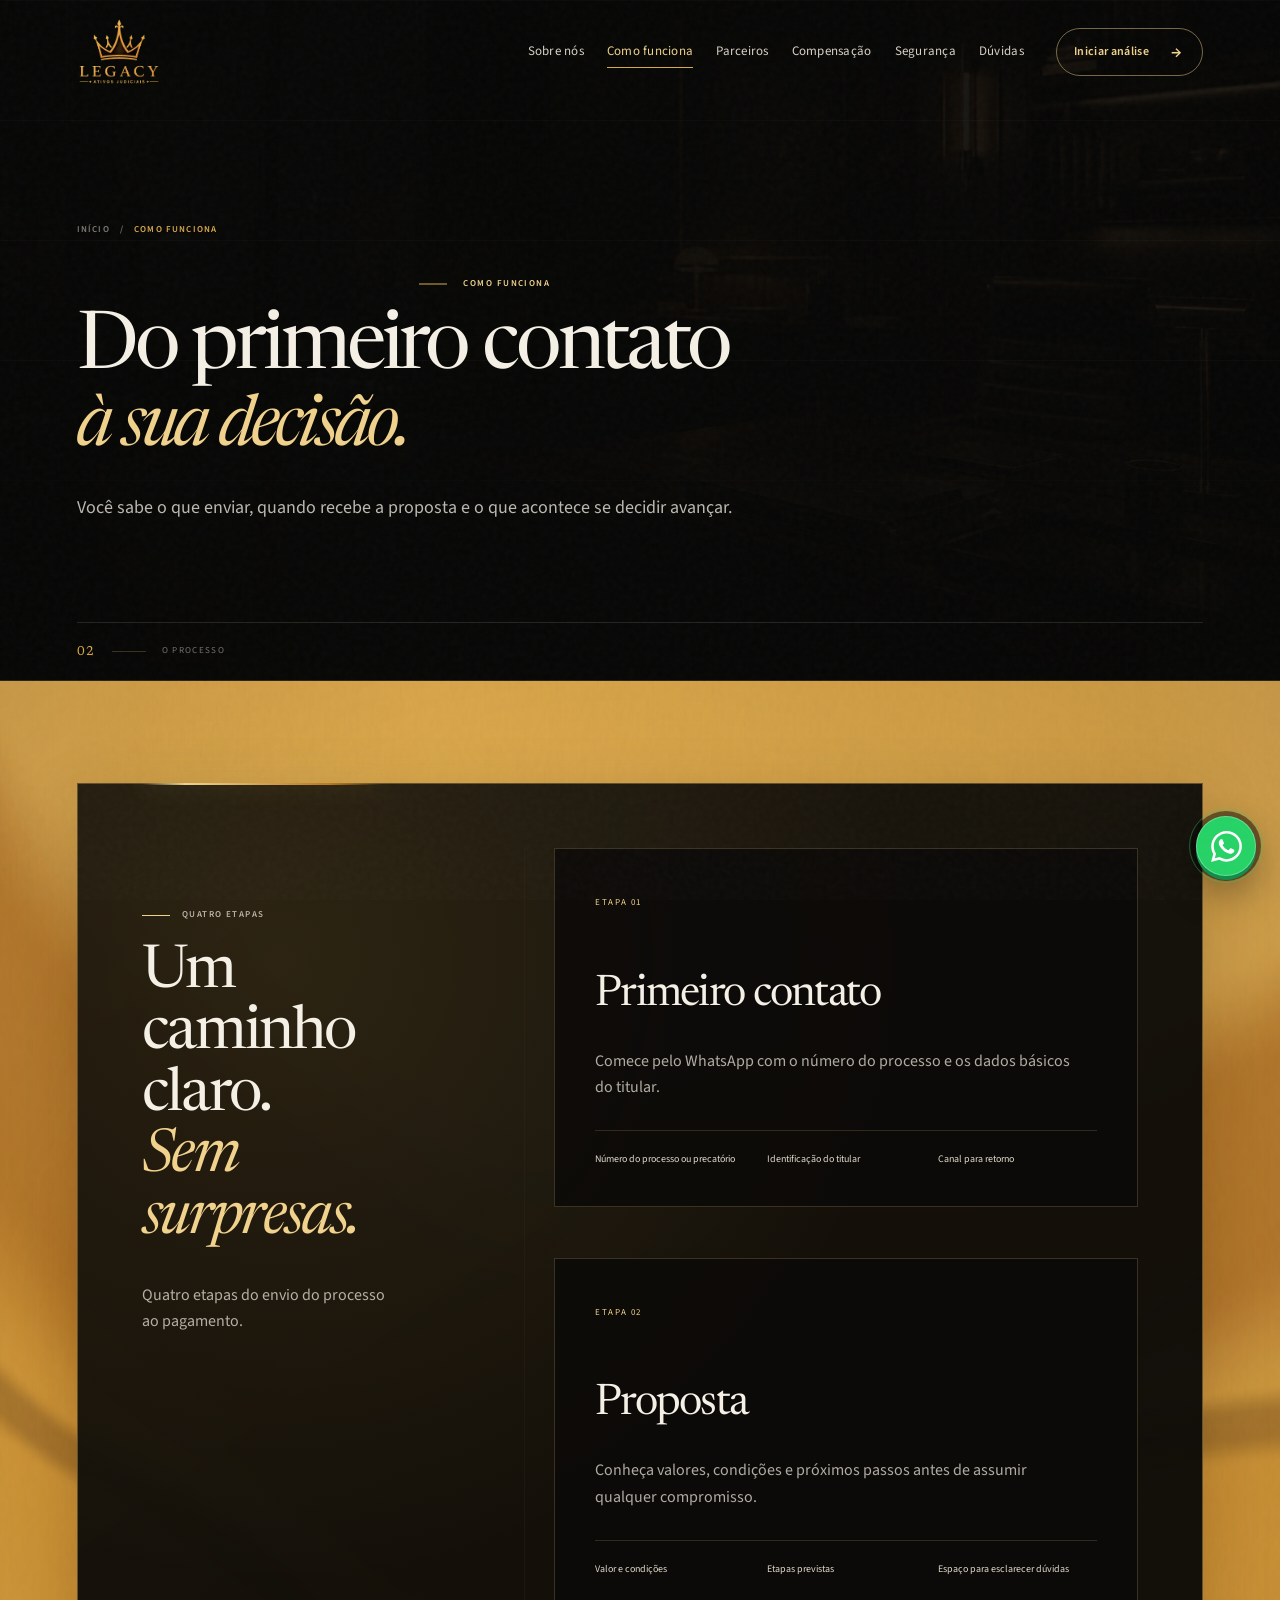
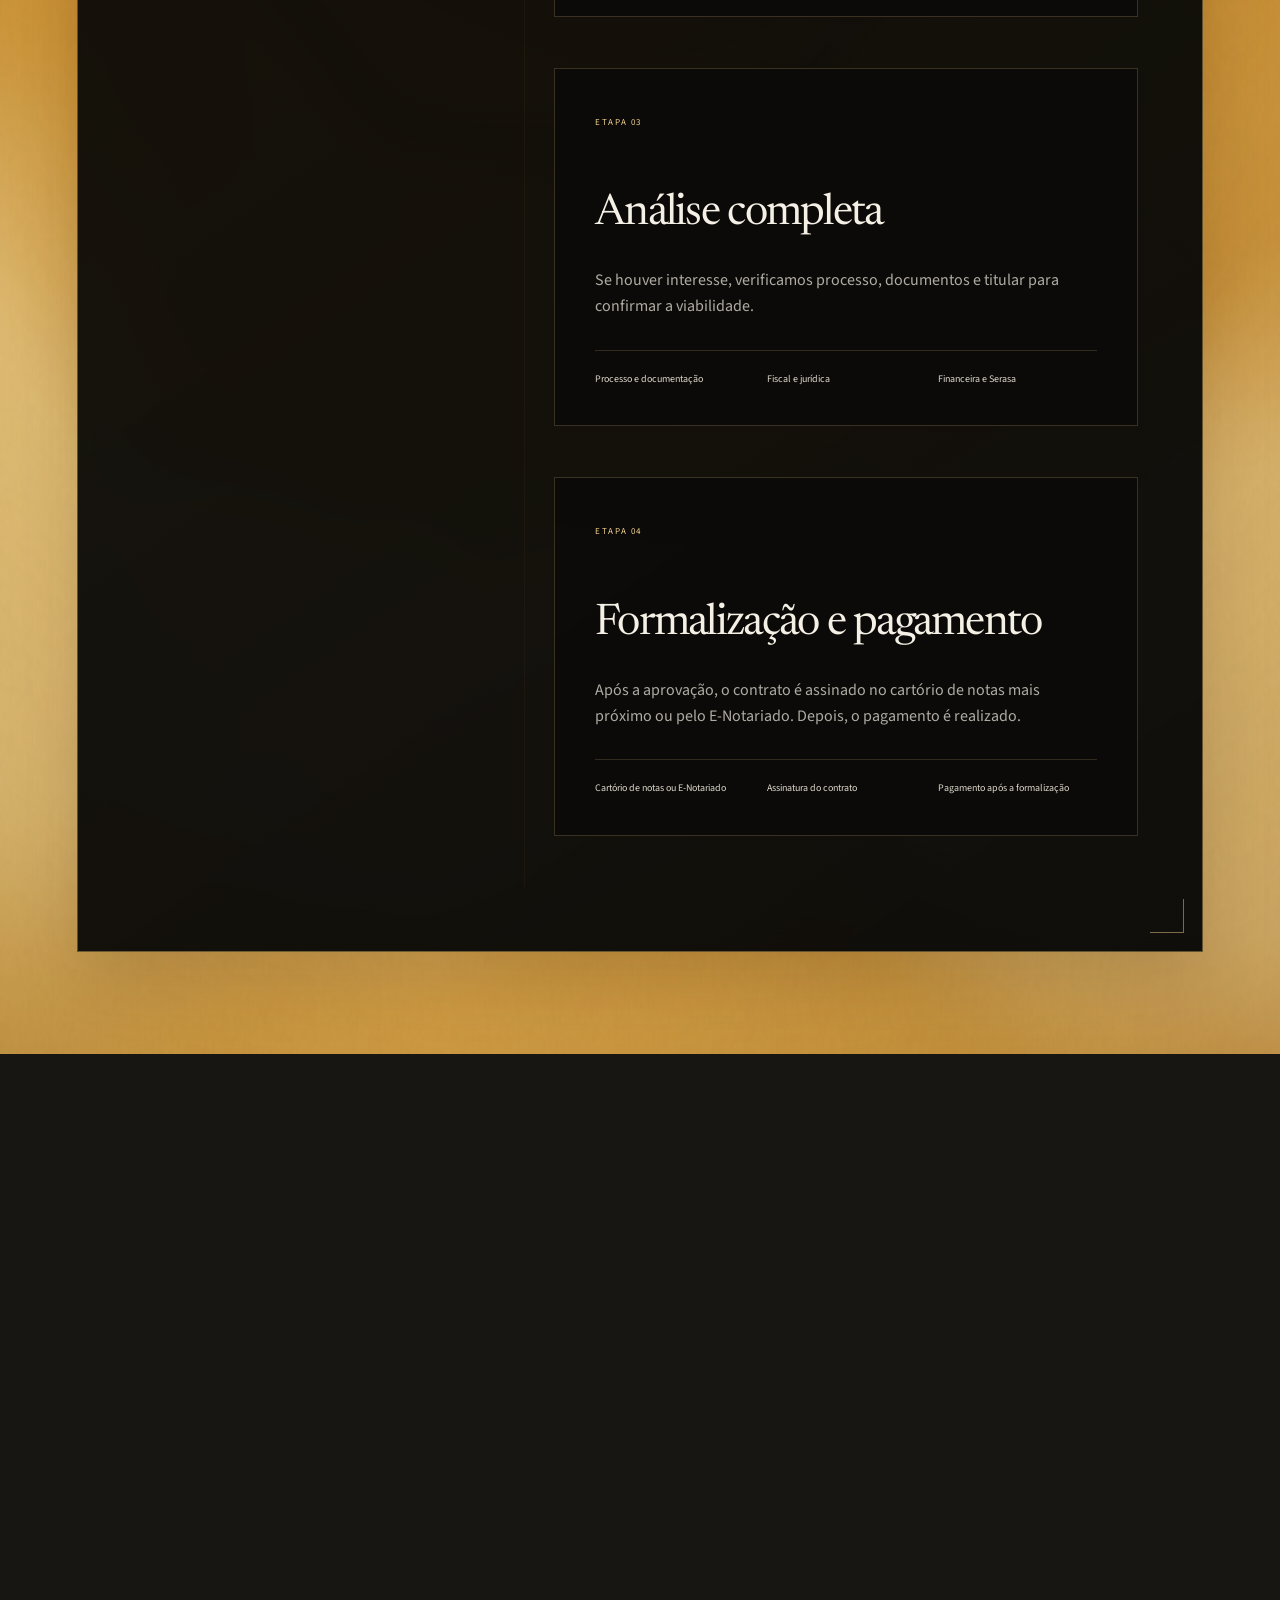
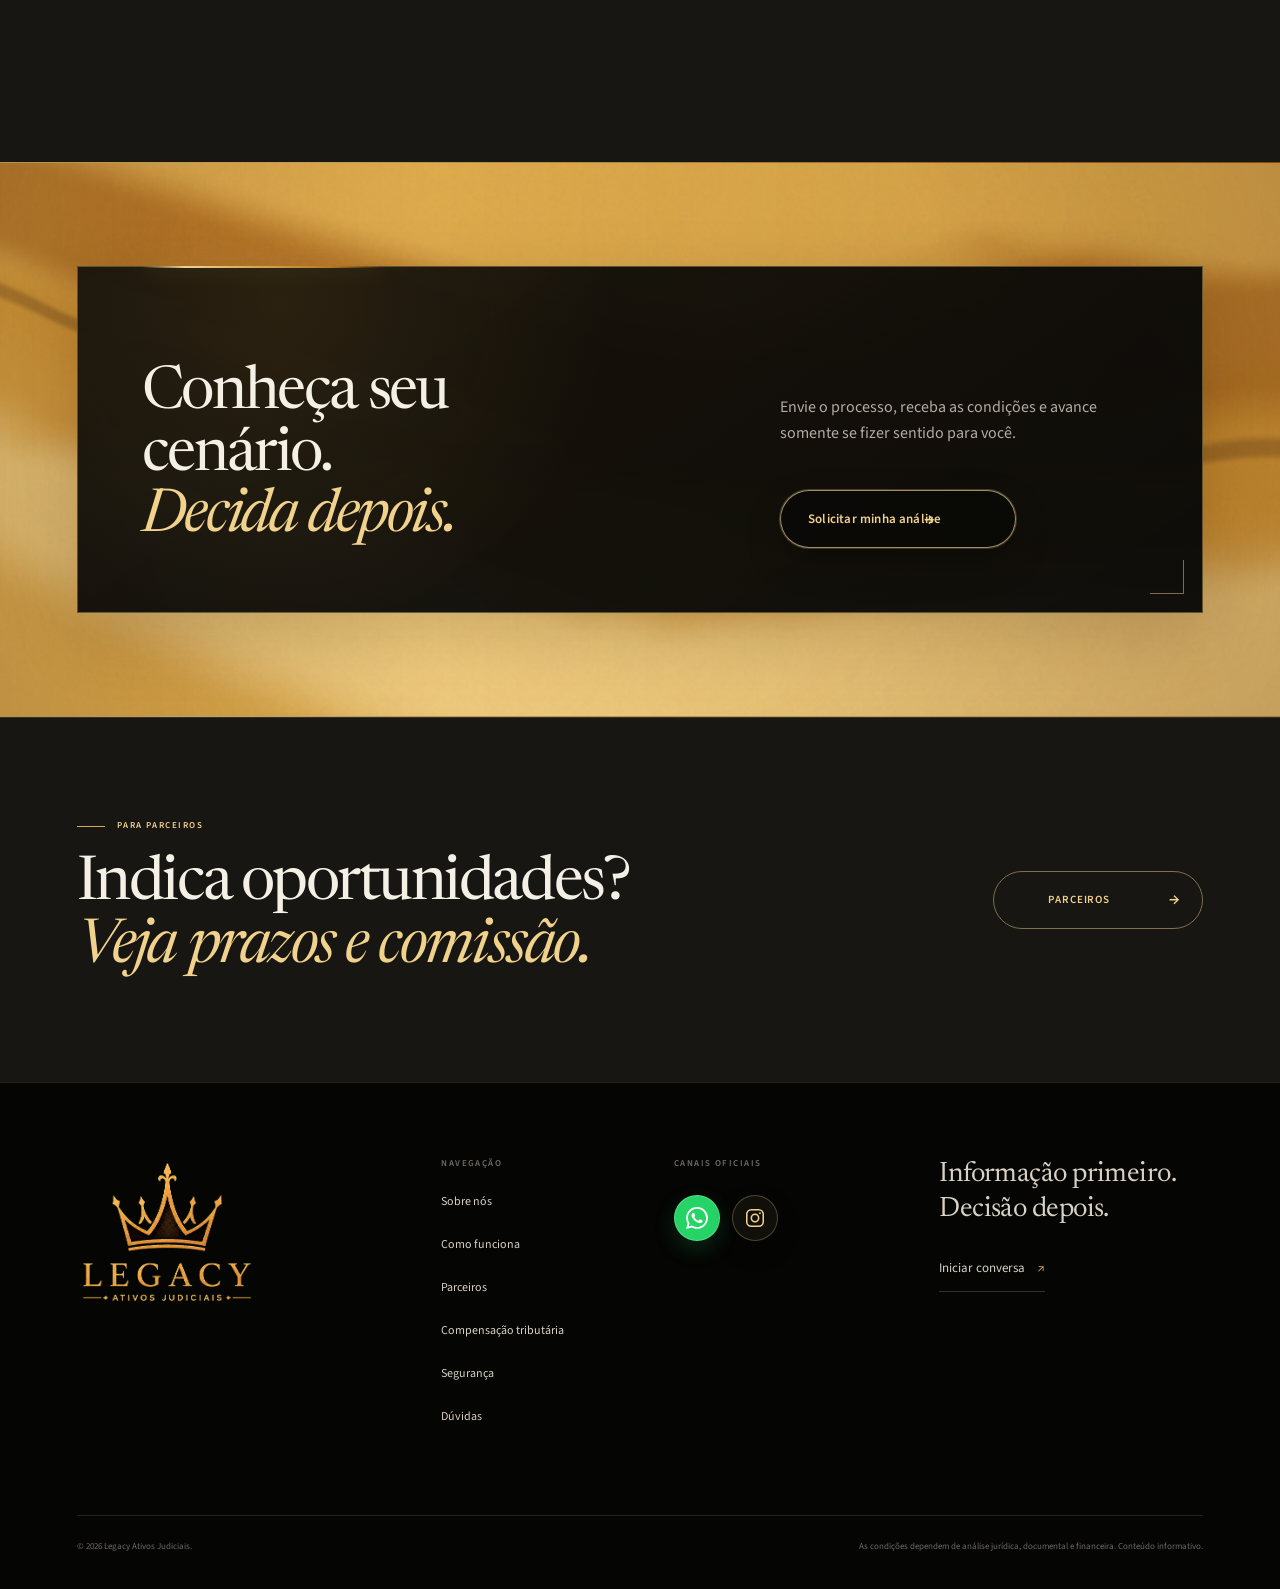
==== commit e4c70488: "Aprimora proposta de valor dos textos" ====
--- a/como-funciona.html
+++ b/como-funciona.html
@@ -27,8 +27,8 @@
           <div class="inner-hero-copy">
             <nav class="breadcrumb" aria-label="Trilha de navegação"><a href="index.html">Início</a><span>/</span><span aria-current="page">Como funciona</span></nav>
             <p class="eyebrow hero-eyebrow"><span></span> Como funciona</p>
-            <h1 id="page-title"><span class="line"><span>Do primeiro contato</span></span><span class="line accent"><span>à conclusão.</span></span></h1>
-            <p class="inner-hero-lead">Você envia as informações iniciais, acompanha a análise e só decide depois de conhecer a proposta e as condições.</p>
+            <h1 id="page-title"><span class="line"><span>Do primeiro contato</span></span><span class="line accent"><span>à sua decisão.</span></span></h1>
+            <p class="inner-hero-lead">Você sabe o que enviar, quando recebe a proposta e o que acontece se decidir avançar.</p>
           </div>
           <div class="hero-mark home-depth inner-hero-brand" data-tilt data-tilt-strength="5" aria-hidden="true">
             <div class="mark-orbit orbit-one"></div><div class="mark-orbit orbit-two"></div>
@@ -42,19 +42,19 @@
       <section class="process-story section-light section" aria-labelledby="journey-title">
         <div class="shell story-layout">
           <div class="story-intro">
-            <p class="eyebrow reveal"><span></span> Quatro etapas</p><h2 id="journey-title" class="reveal">Você sabe o que acontece<br><em>antes de avançar.</em></h2>
+            <p class="eyebrow reveal"><span></span> Quatro etapas</p><h2 id="journey-title" class="reveal">Um caminho claro.<br><em>Sem surpresas.</em></h2>
             <p class="reveal">Quatro etapas do envio do processo ao pagamento.</p>
           </div>
           <div class="story-track" data-story>
             <div class="story-progress" aria-hidden="true"><i></i></div>
             <article class="story-step reveal" data-story-step>
-              <div class="story-card" data-tilt data-tilt-strength="3"><span class="story-index">Etapa 01</span><h3>Primeiro contato</h3><p>Você envia o número do processo ou do precatório e os dados básicos do titular.</p><ul><li>Número do processo ou precatório</li><li>Identificação do titular</li><li>Canal para retorno</li></ul></div>
+              <div class="story-card" data-tilt data-tilt-strength="3"><span class="story-index">Etapa 01</span><h3>Primeiro contato</h3><p>Comece pelo WhatsApp com o número do processo e os dados básicos do titular.</p><ul><li>Número do processo ou precatório</li><li>Identificação do titular</li><li>Canal para retorno</li></ul></div>
             </article>
             <article class="story-step reveal" data-story-step>
-              <div class="story-card" data-tilt data-tilt-strength="3"><span class="story-index">Etapa 02</span><h3>Proposta</h3><p>Com as informações iniciais, você conhece os valores, as condições e os próximos passos.</p><ul><li>Valor e condições</li><li>Etapas previstas</li><li>Espaço para esclarecer dúvidas</li></ul></div>
+              <div class="story-card" data-tilt data-tilt-strength="3"><span class="story-index">Etapa 02</span><h3>Proposta</h3><p>Conheça valores, condições e próximos passos antes de assumir qualquer compromisso.</p><ul><li>Valor e condições</li><li>Etapas previstas</li><li>Espaço para esclarecer dúvidas</li></ul></div>
             </article>
             <article class="story-step reveal" data-story-step>
-              <div class="story-card" data-tilt data-tilt-strength="3"><span class="story-index">Etapa 03</span><h3>Análise completa</h3><p>Se você decidir avançar, o processo, a documentação e a situação do titular são avaliados em conjunto.</p><ul><li>Processo e documentação</li><li>Fiscal e jurídica</li><li>Financeira e Serasa</li></ul></div>
+              <div class="story-card" data-tilt data-tilt-strength="3"><span class="story-index">Etapa 03</span><h3>Análise completa</h3><p>Se houver interesse, verificamos processo, documentos e titular para confirmar a viabilidade.</p><ul><li>Processo e documentação</li><li>Fiscal e jurídica</li><li>Financeira e Serasa</li></ul></div>
             </article>
             <article class="story-step reveal" data-story-step>
               <div class="story-card" data-tilt data-tilt-strength="3"><span class="story-index">Etapa 04</span><h3>Formalização e pagamento</h3><p>Após a aprovação, o contrato é assinado no cartório de notas mais próximo ou pelo E-Notariado. Depois, o pagamento é realizado.</p><ul><li>Cartório de notas ou E-Notariado</li><li>Assinatura do contrato</li><li>Pagamento após a formalização</li></ul></div>
@@ -65,7 +65,7 @@
 
       <section class="analysis-room section" aria-labelledby="analysis-title">
         <div class="shell analysis-layout">
-          <div class="analysis-copy"><p class="eyebrow reveal"><span></span> Critérios de aprovação</p><h2 id="analysis-title" class="reveal">Quatro frentes.<br><em>Uma aprovação.</em></h2><p class="reveal">Analisamos o processo e as situações fiscal, jurídica e financeira do titular.</p><p class="analysis-caveat reveal">Um impedimento relevante pode inviabilizar a compra.</p></div>
+          <div class="analysis-copy"><p class="eyebrow reveal"><span></span> Critérios de aprovação</p><h2 id="analysis-title" class="reveal">Quatro frentes.<br><em>Uma decisão mais segura.</em></h2><p class="reveal">Processo e titular são avaliados em conjunto antes da assinatura.</p><p class="analysis-caveat reveal">Um impedimento relevante pode inviabilizar a compra.</p></div>
           <div class="analysis-console has-photo reveal" data-tilt data-tilt-strength="4">
             <img class="console-photo" src="assets/legacy-analysis-desk.webp" width="1536" height="1024" loading="lazy" alt="Documentos organizados em camadas, lupa, caneta e régua de metal sobre mesa escura">
             <div class="console-top"><span>Legacy / análise individual</span><i>Em avaliação</i></div>
@@ -77,7 +77,7 @@
         </div>
       </section>
 
-      <section class="decision-band" aria-labelledby="decision-title"><div class="shell decision-grid"><div><p class="eyebrow reveal"><span></span> Para começar</p><h2 id="decision-title" class="reveal">Envie o processo.<br><em>Receba uma proposta.</em></h2></div><div class="reveal"><p>Você conhece as condições antes de decidir. Sem obrigação de vender.</p><a class="button button-primary magnetic" data-magnetic href="https://wa.me/5511948179546?text=Ol%C3%A1%2C%20quero%20entender%20como%20funciona%20a%20an%C3%A1lise%20do%20meu%20precat%C3%B3rio." target="_blank" rel="noopener noreferrer"><span>Começar pelo WhatsApp</span><i aria-hidden="true">→</i></a></div></div></section>
+      <section class="decision-band" aria-labelledby="decision-title"><div class="shell decision-grid"><div><p class="eyebrow reveal"><span></span> Para começar</p><h2 id="decision-title" class="reveal">Conheça seu cenário.<br><em>Decida depois.</em></h2></div><div class="reveal"><p>Envie o processo, receba as condições e avance somente se fizer sentido para você.</p><a class="button button-primary magnetic" data-magnetic href="https://wa.me/5511948179546?text=Ol%C3%A1%2C%20quero%20entender%20como%20funciona%20a%20an%C3%A1lise%20do%20meu%20precat%C3%B3rio." target="_blank" rel="noopener noreferrer"><span>Solicitar minha análise</span><i aria-hidden="true">→</i></a></div></div></section>
 
       <section class="page-next" aria-labelledby="next-title"><div class="shell page-next-grid"><div><p class="eyebrow reveal"><span></span> Para parceiros</p><h2 id="next-title" class="reveal">Indica oportunidades?<br><em>Veja prazos e comissão.</em></h2></div><a class="next-orbit reveal" href="parceiros.html" aria-label="Ir para Parceiros"><span>Parceiros</span><i aria-hidden="true">→</i></a></div></section>
     </main>
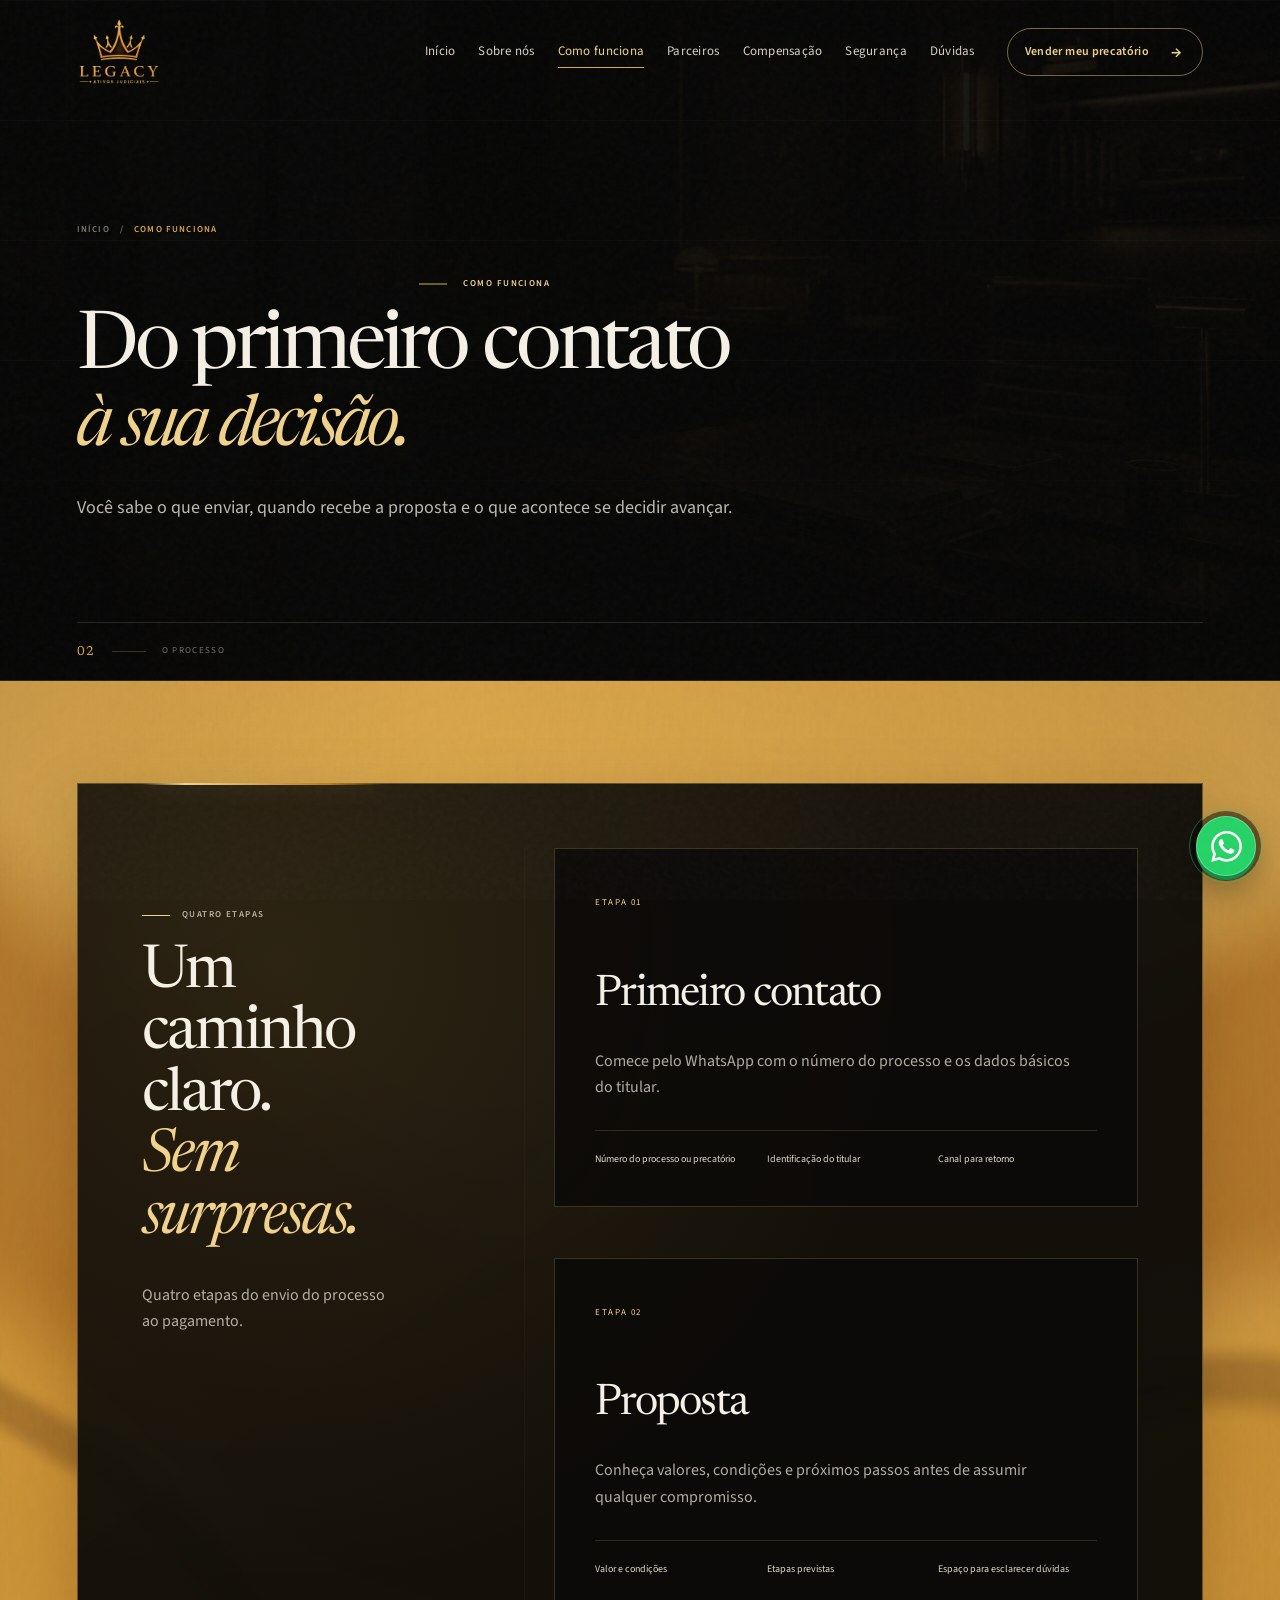
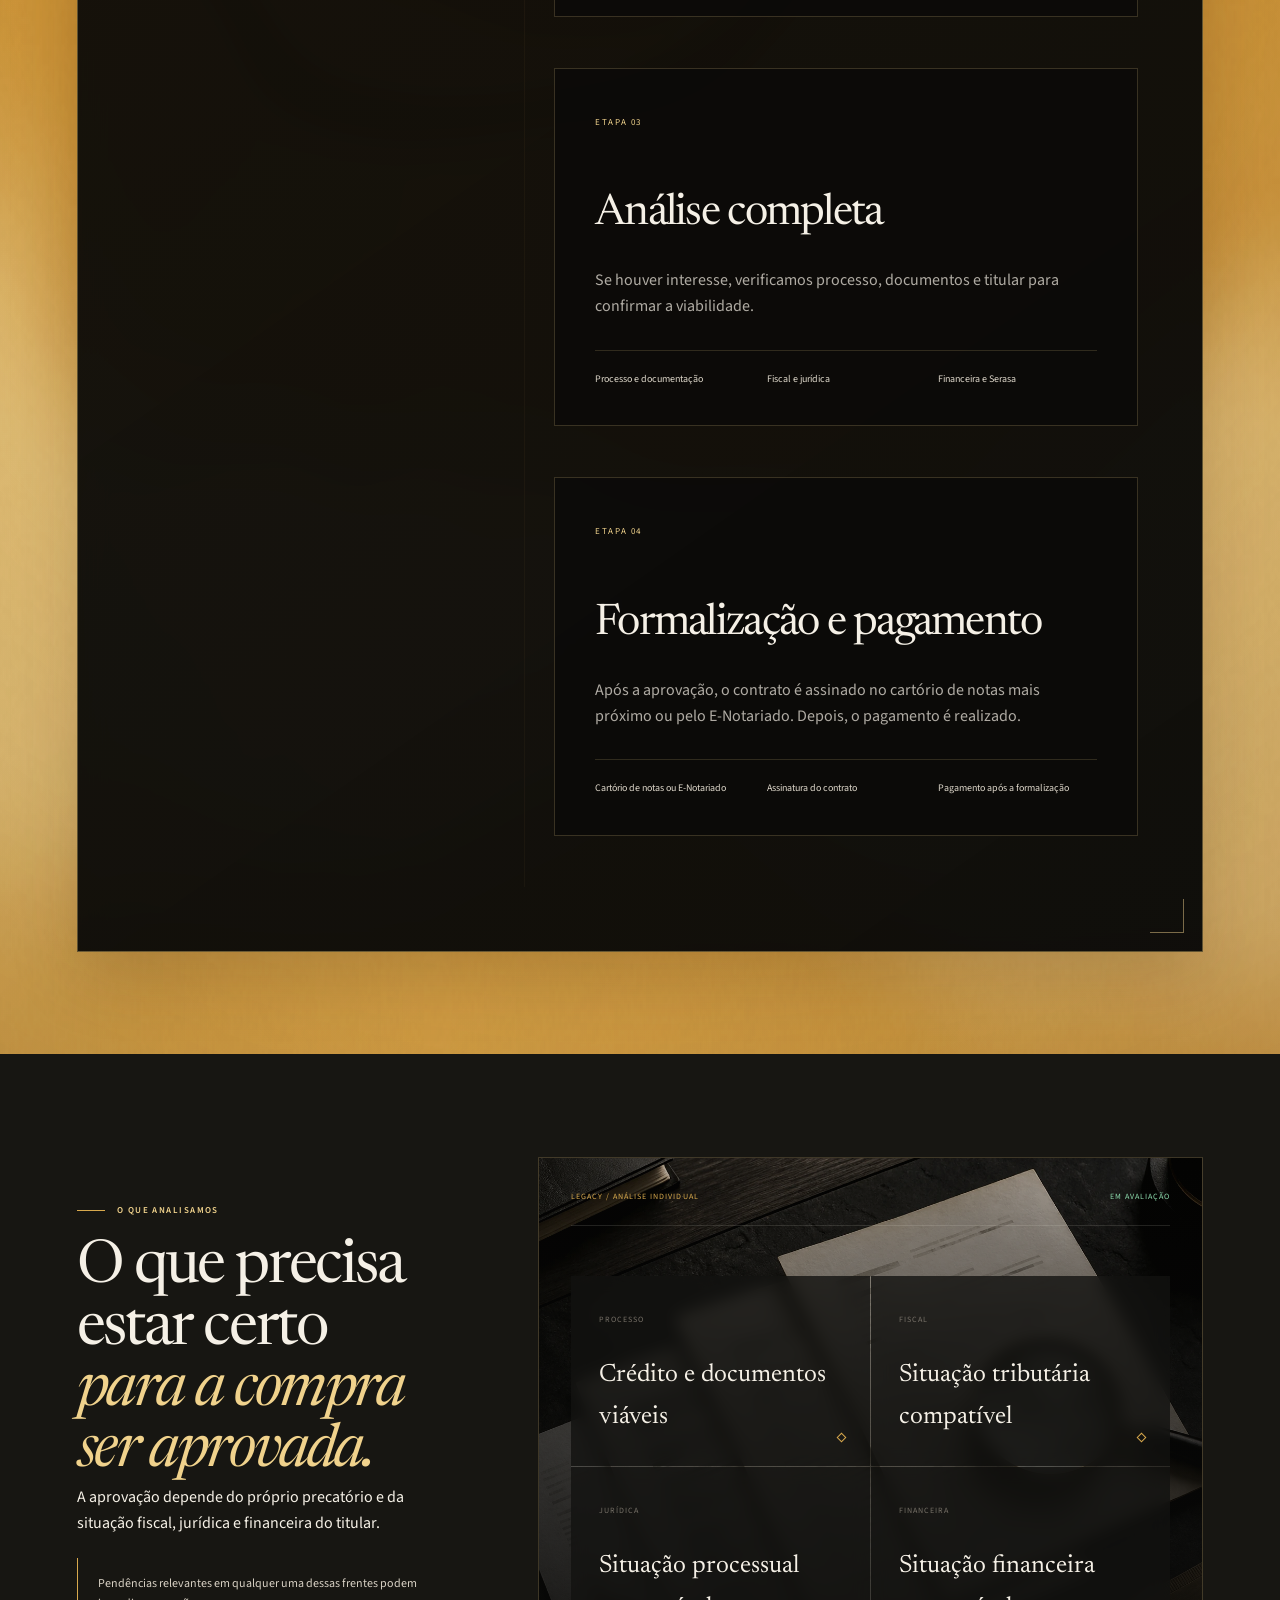
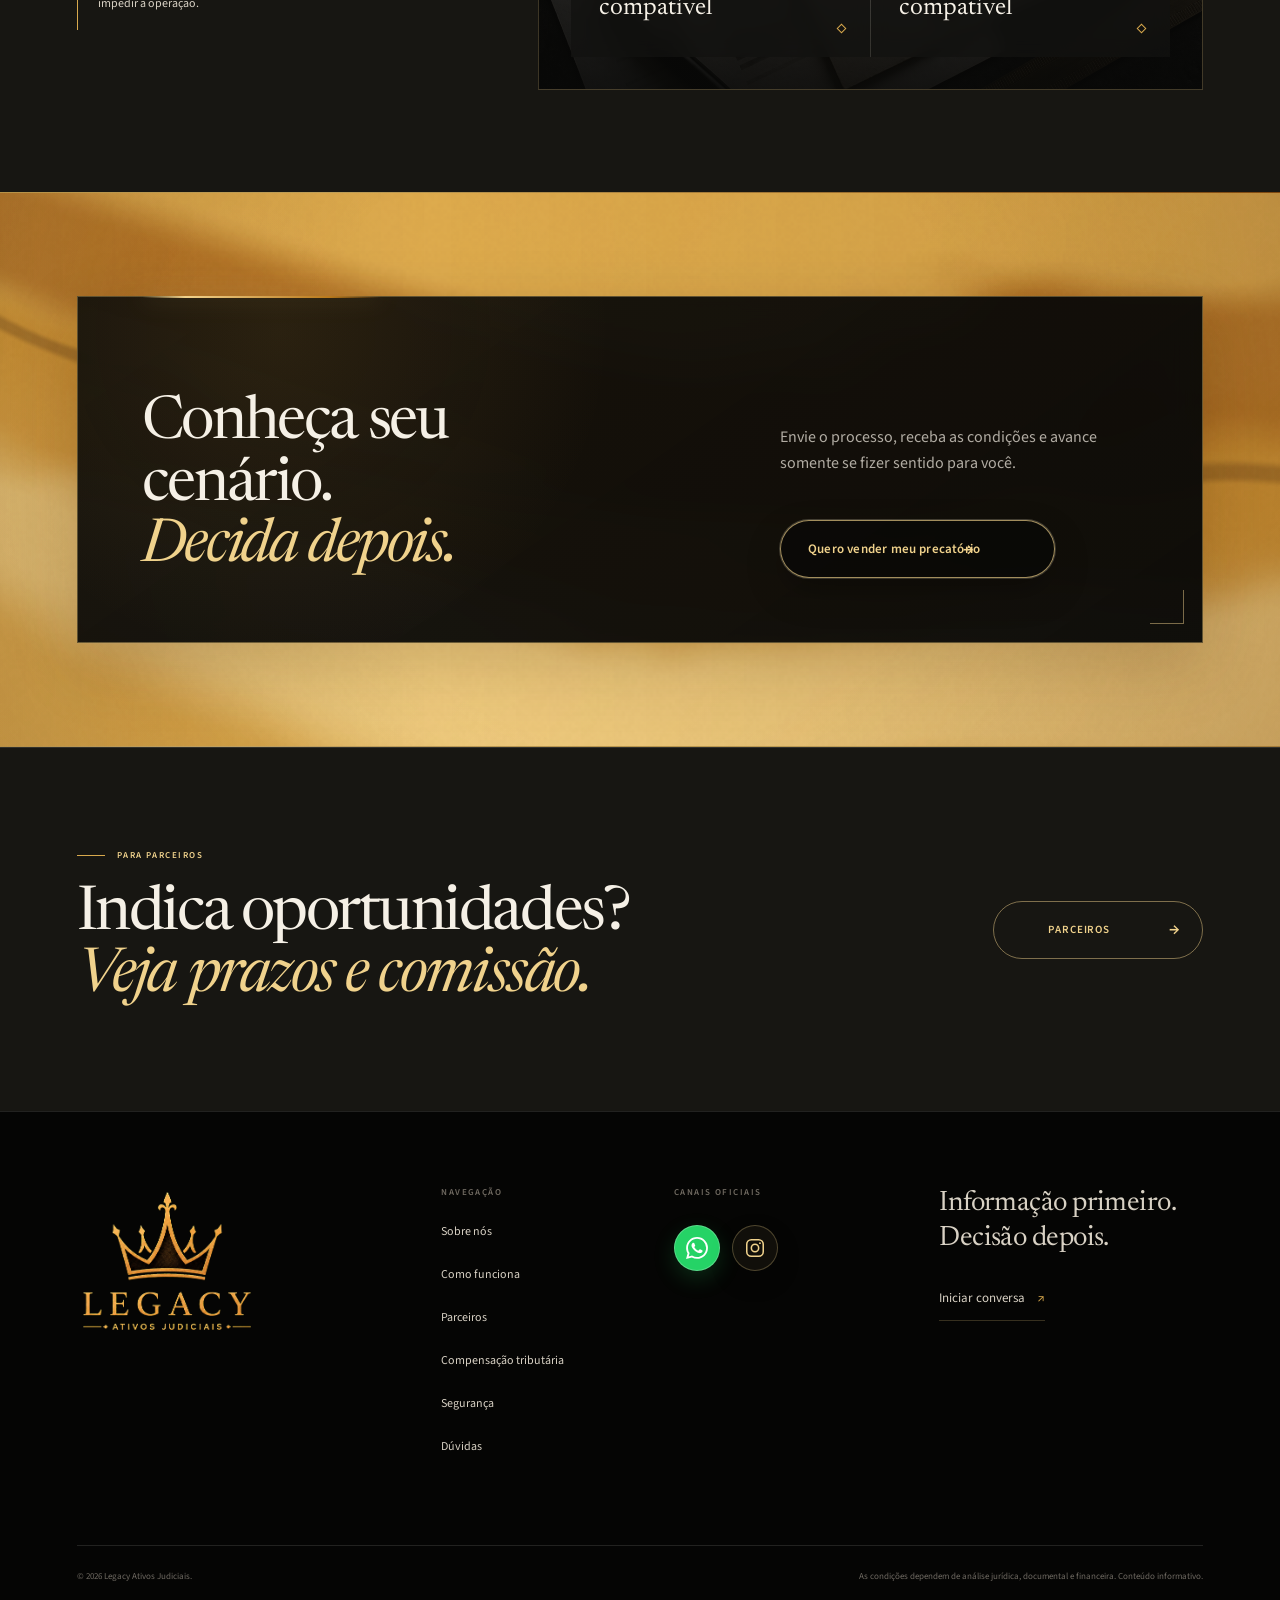
==== commit 2fb0db25: "Reforça apresentação e chamadas para ação" ====
--- a/como-funciona.html
+++ b/como-funciona.html
@@ -6,18 +6,18 @@
     <title>Como funciona | Legacy Ativos Judiciais</title>
     <link rel="icon" href="assets/legacy-logo.png" type="image/png"><link rel="preconnect" href="https://fonts.googleapis.com"><link rel="preconnect" href="https://fonts.gstatic.com" crossorigin>
     <link href="https://fonts.googleapis.com/css2?family=Newsreader:opsz,wght@6..72,400;6..72,500&family=Source+Sans+3:wght@400;500;600&display=swap" rel="stylesheet">
-    <script>document.documentElement.classList.add('js');</script><link rel="stylesheet" href="styles.css?v=contact-icons-6">
+    <script>document.documentElement.classList.add('js');</script><link rel="stylesheet" href="styles.css?v=brand-copy-8">
   </head>
   <body class="inner-page clean-inner page-how" data-page="como-funciona">
     <a class="skip-link" href="#conteudo">Ir para o conteúdo</a><div class="page-transition" aria-hidden="true"><span>Legacy</span></div><div class="page-progress" aria-hidden="true"><span></span></div><div class="grain" aria-hidden="true"></div>
     <header class="site-header" data-header>
       <div class="header-inner shell">
         <a class="brand" href="index.html" aria-label="Legacy Ativos Judiciais — início"><img src="assets/legacy-logo.png" width="826" height="688" alt=""></a>
-        <nav class="desktop-nav" aria-label="Navegação principal"><a href="sobre.html">Sobre nós</a><a href="como-funciona.html" aria-current="page">Como funciona</a><a href="parceiros.html">Parceiros</a><a href="compensacao-tributaria.html">Compensação</a><a href="seguranca.html">Segurança</a><a href="duvidas.html">Dúvidas</a></nav>
-        <a class="header-cta magnetic" data-magnetic href="https://wa.me/5511948179546?text=Ol%C3%A1%2C%20quero%20iniciar%20uma%20an%C3%A1lise%20do%20meu%20precat%C3%B3rio." target="_blank" rel="noopener noreferrer">Iniciar análise <span aria-hidden="true">→</span></a>
+        <nav class="desktop-nav" aria-label="Navegação principal"><a href="index.html">Início</a><a href="sobre.html">Sobre nós</a><a href="como-funciona.html" aria-current="page">Como funciona</a><a href="parceiros.html">Parceiros</a><a href="compensacao-tributaria.html">Compensação</a><a href="seguranca.html">Segurança</a><a href="duvidas.html">Dúvidas</a></nav>
+        <a class="header-cta magnetic" data-magnetic href="https://wa.me/5511948179546?text=Ol%C3%A1%2C%20quero%20receber%20uma%20proposta%20para%20vender%20meu%20precat%C3%B3rio." target="_blank" rel="noopener noreferrer">Vender meu precatório <span aria-hidden="true">→</span></a>
         <button class="menu-toggle" type="button" aria-expanded="false" aria-controls="mobile-menu" aria-label="Abrir menu"><span></span><span></span></button>
       </div>
-      <div class="mobile-menu" id="mobile-menu" inert><nav aria-label="Navegação móvel"><a href="sobre.html">Sobre nós</a><a href="como-funciona.html" aria-current="page">Como funciona</a><a href="parceiros.html">Parceiros</a><a href="compensacao-tributaria.html">Compensação tributária</a><a href="seguranca.html">Segurança</a><a href="duvidas.html">Dúvidas</a><a class="mobile-menu-cta" href="https://wa.me/5511948179546" target="_blank" rel="noopener noreferrer">Falar no WhatsApp</a></nav></div>
+      <div class="mobile-menu" id="mobile-menu" inert><nav aria-label="Navegação móvel"><a href="index.html">Início</a><a href="sobre.html">Sobre nós</a><a href="como-funciona.html" aria-current="page">Como funciona</a><a href="parceiros.html">Parceiros</a><a href="compensacao-tributaria.html">Compensação tributária</a><a href="seguranca.html">Segurança</a><a href="duvidas.html">Dúvidas</a><a class="mobile-menu-cta" href="https://wa.me/5511948179546?text=Ol%C3%A1%2C%20quero%20receber%20uma%20proposta%20para%20vender%20meu%20precat%C3%B3rio." target="_blank" rel="noopener noreferrer">Vender meu precatório</a></nav></div>
     </header>
 
     <main id="conteudo">
@@ -65,19 +65,19 @@
 
       <section class="analysis-room section" aria-labelledby="analysis-title">
         <div class="shell analysis-layout">
-          <div class="analysis-copy"><p class="eyebrow reveal"><span></span> Critérios de aprovação</p><h2 id="analysis-title" class="reveal">Quatro frentes.<br><em>Uma decisão mais segura.</em></h2><p class="reveal">Processo e titular são avaliados em conjunto antes da assinatura.</p><p class="analysis-caveat reveal">Um impedimento relevante pode inviabilizar a compra.</p></div>
+          <div class="analysis-copy"><p class="eyebrow reveal"><span></span> O que analisamos</p><h2 id="analysis-title" class="reveal">O que precisa estar certo<br><em>para a compra ser aprovada.</em></h2><p class="reveal">A aprovação depende do próprio precatório e da situação fiscal, jurídica e financeira do titular.</p><p class="analysis-caveat reveal">Pendências relevantes em qualquer uma dessas frentes podem impedir a operação.</p></div>
           <div class="analysis-console has-photo reveal" data-tilt data-tilt-strength="4">
             <img class="console-photo" src="assets/legacy-analysis-desk.webp" width="1536" height="1024" loading="lazy" alt="Documentos organizados em camadas, lupa, caneta e régua de metal sobre mesa escura">
             <div class="console-top"><span>Legacy / análise individual</span><i>Em avaliação</i></div>
             <div class="console-grid">
-              <article><span>Processo</span><b>Crédito e documentação</b><i></i></article><article><span>Fiscal</span><b>Dívidas tributárias</b><i></i></article><article><span>Jurídica</span><b>Dívidas em processo</b><i></i></article><article><span>Financeira</span><b>Situação no Serasa</b><i></i></article>
+              <article><span>Processo</span><b>Crédito e documentos viáveis</b><i></i></article><article><span>Fiscal</span><b>Situação tributária compatível</b><i></i></article><article><span>Jurídica</span><b>Situação processual compatível</b><i></i></article><article><span>Financeira</span><b>Situação financeira compatível</b><i></i></article>
             </div>
             <div class="console-scan" aria-hidden="true"></div>
           </div>
         </div>
       </section>
 
-      <section class="decision-band" aria-labelledby="decision-title"><div class="shell decision-grid"><div><p class="eyebrow reveal"><span></span> Para começar</p><h2 id="decision-title" class="reveal">Conheça seu cenário.<br><em>Decida depois.</em></h2></div><div class="reveal"><p>Envie o processo, receba as condições e avance somente se fizer sentido para você.</p><a class="button button-primary magnetic" data-magnetic href="https://wa.me/5511948179546?text=Ol%C3%A1%2C%20quero%20entender%20como%20funciona%20a%20an%C3%A1lise%20do%20meu%20precat%C3%B3rio." target="_blank" rel="noopener noreferrer"><span>Solicitar minha análise</span><i aria-hidden="true">→</i></a></div></div></section>
+      <section class="decision-band" aria-labelledby="decision-title"><div class="shell decision-grid"><div><p class="eyebrow reveal"><span></span> Para começar</p><h2 id="decision-title" class="reveal">Conheça seu cenário.<br><em>Decida depois.</em></h2></div><div class="reveal"><p>Envie o processo, receba as condições e avance somente se fizer sentido para você.</p><a class="button button-primary magnetic" data-magnetic href="https://wa.me/5511948179546?text=Ol%C3%A1%2C%20quero%20receber%20uma%20proposta%20para%20vender%20meu%20precat%C3%B3rio." target="_blank" rel="noopener noreferrer"><span>Quero vender meu precatório</span><i aria-hidden="true">→</i></a></div></div></section>
 
       <section class="page-next" aria-labelledby="next-title"><div class="shell page-next-grid"><div><p class="eyebrow reveal"><span></span> Para parceiros</p><h2 id="next-title" class="reveal">Indica oportunidades?<br><em>Veja prazos e comissão.</em></h2></div><a class="next-orbit reveal" href="parceiros.html" aria-label="Ir para Parceiros"><span>Parceiros</span><i aria-hidden="true">→</i></a></div></section>
     </main>
--- a/styles.css
+++ b/styles.css
@@ -938,8 +938,8 @@
 }
 
 .inner-page .desktop-nav { gap: clamp(18px, 1.8vw, 31px); }
-.inner-page .desktop-nav a[aria-current="page"] { color: var(--gold-light); }
-.inner-page .desktop-nav a[aria-current="page"]::after { transform: scaleX(1); }
+.desktop-nav a[aria-current="page"] { color: var(--gold-light); }
+.desktop-nav a[aria-current="page"]::after { transform: scaleX(1); }
 .header-cta > span { font-size: 16px; }
 
 .page-transition {
@@ -1229,6 +1229,14 @@
 .editorial-body { padding-top: 72px; color: #625c52; }
 .editorial-body p { font-size: 15px; line-height: 1.9; }
 .editorial-body p + p { margin-top: 24px; }
+.editorial-body .about-signature {
+  display: grid;
+  gap: 4px;
+  padding: 18px 0 18px 20px;
+  border-left: 1px solid var(--gold);
+}
+.editorial-body .about-signature strong { color: var(--ink); font-family: var(--display); font-size: 20px; font-weight: 500; }
+.editorial-body .about-signature span { color: #85765f; font-size: 12px; letter-spacing: .06em; }
 .split-heading { display: grid; grid-template-columns: 1.35fr .65fr; gap: clamp(50px, 10vw, 150px); align-items: end; margin-bottom: 72px; }
 .split-heading > p { max-width: 490px; margin-bottom: 8px; color: var(--muted); }
 .dark-heading > p { color: #675f54; }
@@ -2190,6 +2198,8 @@
   .js .mobile-menu.open nav > a:nth-child(4) { transition-delay: 105ms; }
   .js .mobile-menu.open nav > a:nth-child(5) { transition-delay: 140ms; }
   .js .mobile-menu.open nav > a:nth-child(6) { transition-delay: 175ms; }
+  .js .mobile-menu.open nav > a:nth-child(7) { transition-delay: 210ms; }
+  .js .mobile-menu.open nav > a:nth-child(8) { transition-delay: 245ms; }
   .mobile-menu nav > a:not(.mobile-menu-cta)::after { content: "↗"; position: absolute; right: 2px; color: #65573f; font-family: var(--body); font-size: 14px; }
   .mobile-menu nav > a[aria-current="page"] { padding-left: 20px; color: var(--gold-light); }
   .mobile-menu nav > a[aria-current="page"]::before { content: ""; position: absolute; left: 0; width: 7px; height: 7px; border: 1px solid var(--gold); transform: rotate(45deg); }
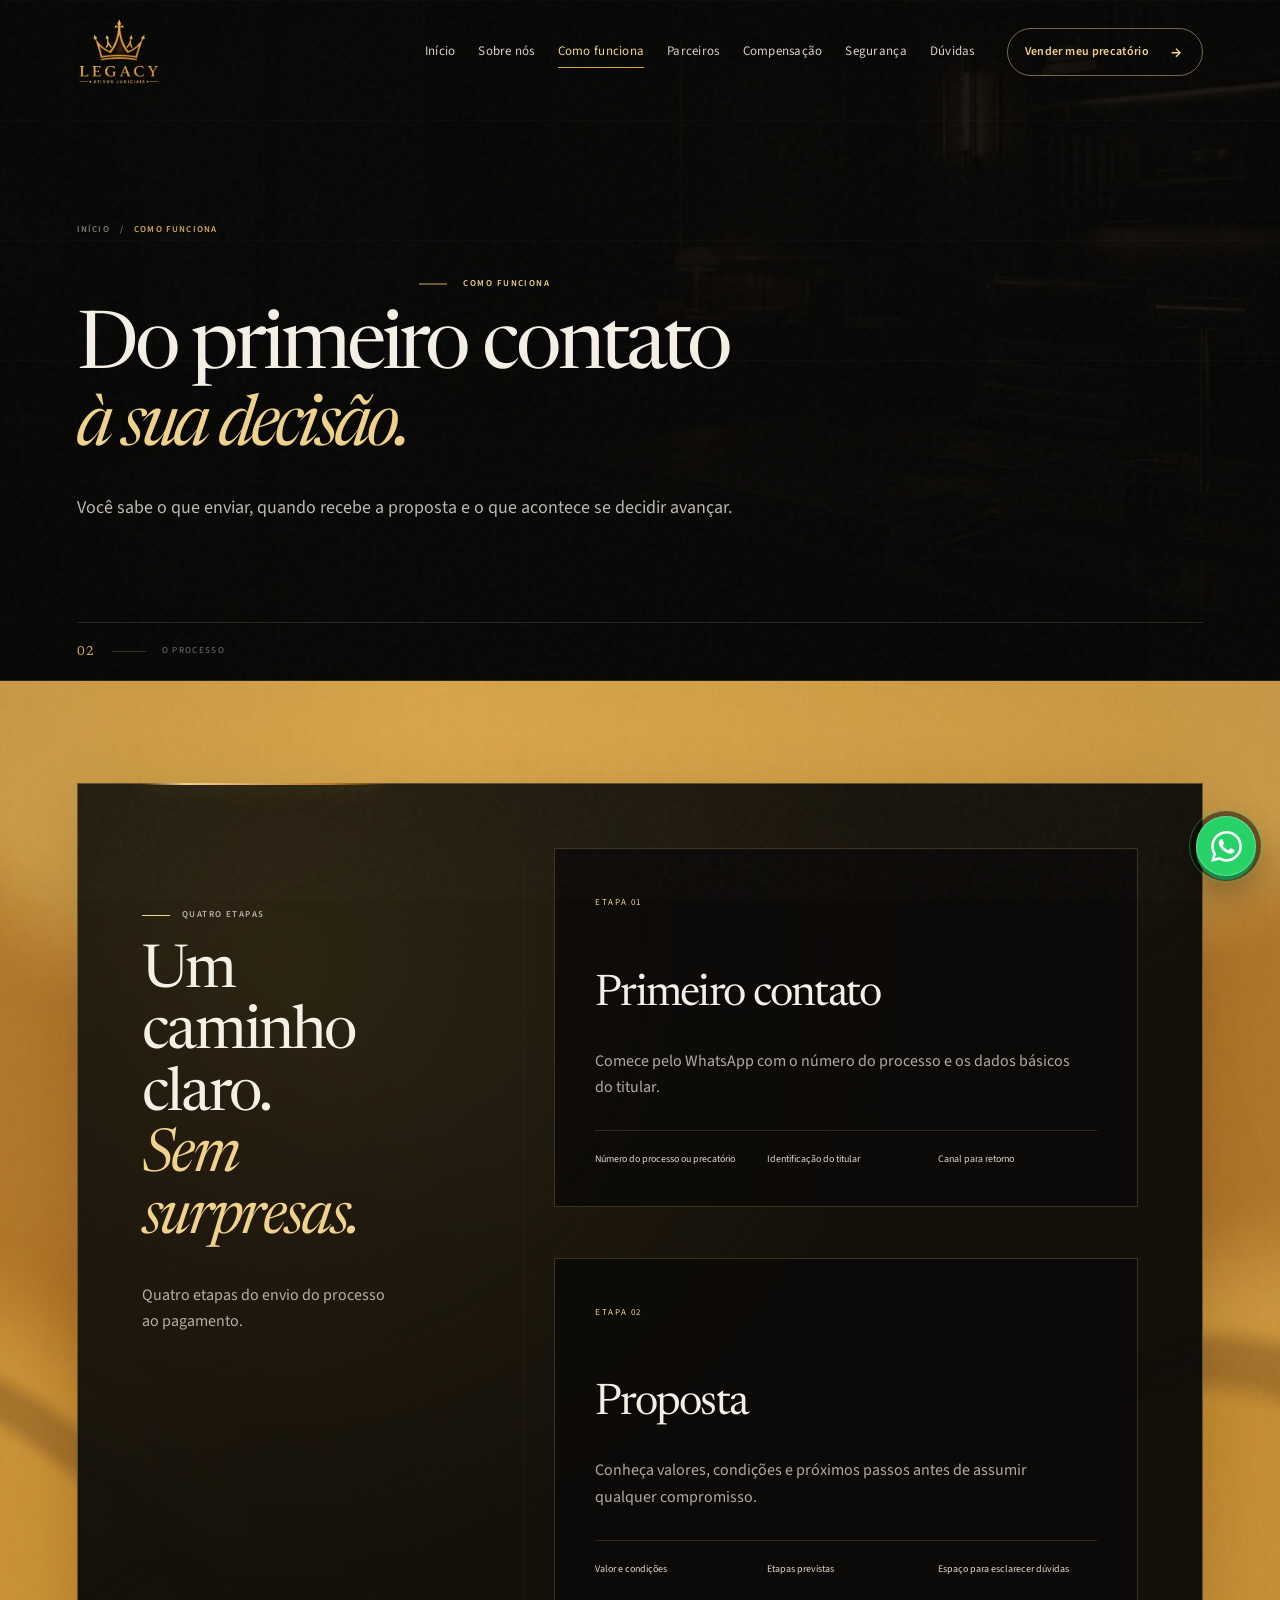
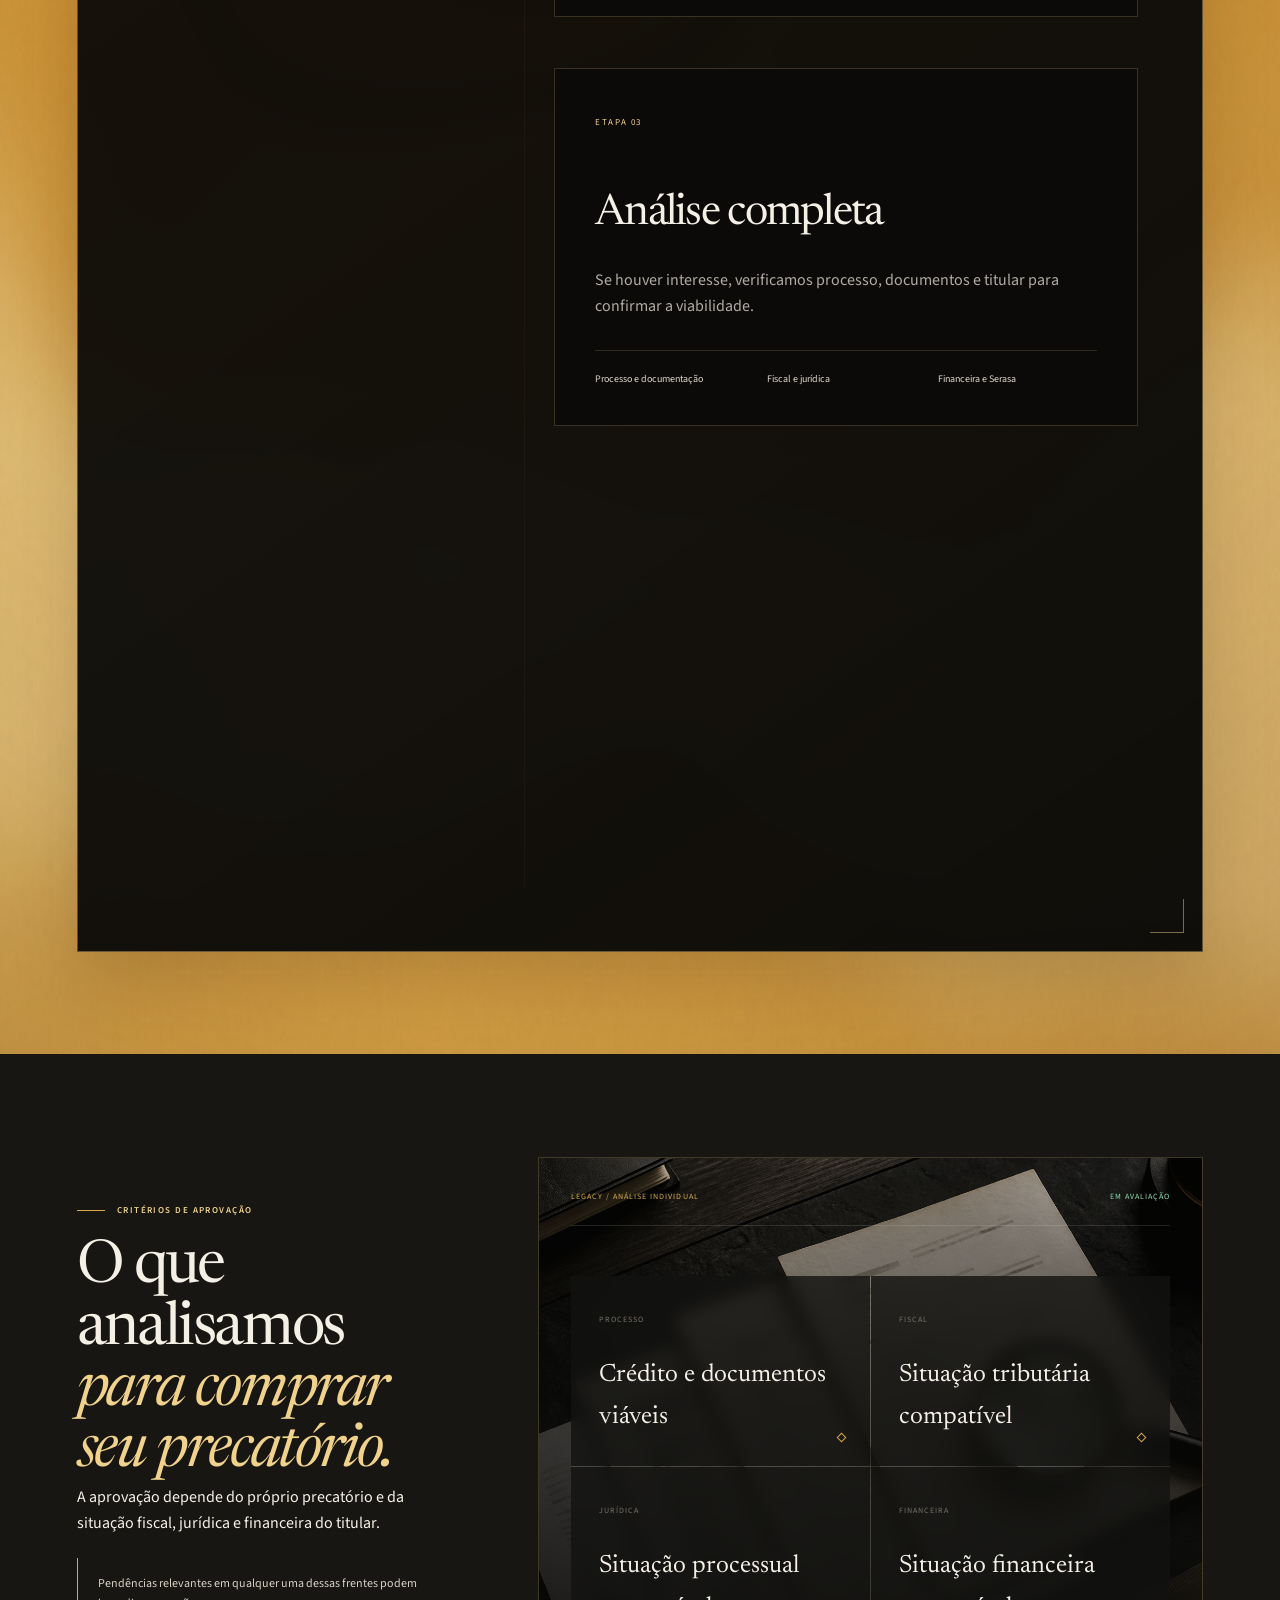
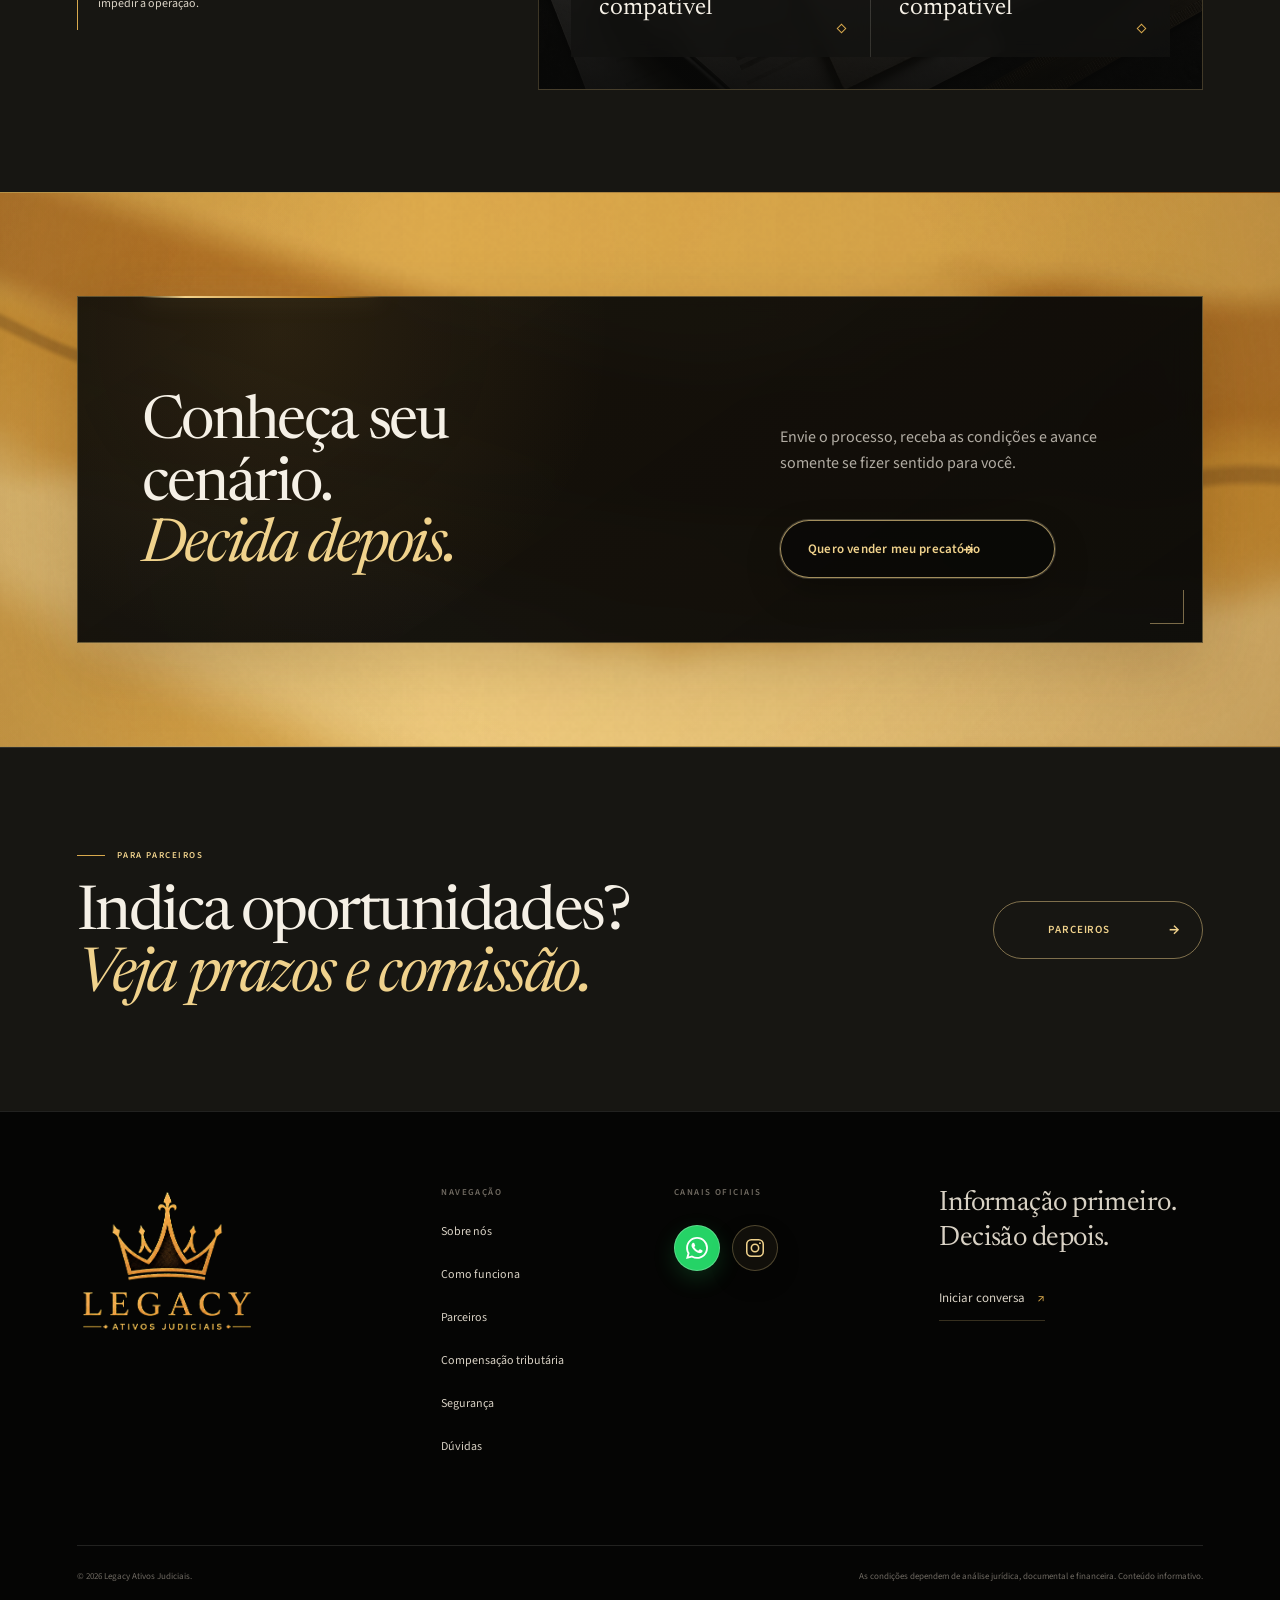
==== commit 84559650: "Corrige alinhamento do hero e critérios de análise" ====
--- a/como-funciona.html
+++ b/como-funciona.html
@@ -6,7 +6,7 @@
     <title>Como funciona | Legacy Ativos Judiciais</title>
     <link rel="icon" href="assets/legacy-logo.png" type="image/png"><link rel="preconnect" href="https://fonts.googleapis.com"><link rel="preconnect" href="https://fonts.gstatic.com" crossorigin>
     <link href="https://fonts.googleapis.com/css2?family=Newsreader:opsz,wght@6..72,400;6..72,500&family=Source+Sans+3:wght@400;500;600&display=swap" rel="stylesheet">
-    <script>document.documentElement.classList.add('js');</script><link rel="stylesheet" href="styles.css?v=brand-copy-8">
+    <script>document.documentElement.classList.add('js');</script><link rel="stylesheet" href="styles.css?v=heading-fix-9">
   </head>
   <body class="inner-page clean-inner page-how" data-page="como-funciona">
     <a class="skip-link" href="#conteudo">Ir para o conteúdo</a><div class="page-transition" aria-hidden="true"><span>Legacy</span></div><div class="page-progress" aria-hidden="true"><span></span></div><div class="grain" aria-hidden="true"></div>
@@ -65,7 +65,7 @@
 
       <section class="analysis-room section" aria-labelledby="analysis-title">
         <div class="shell analysis-layout">
-          <div class="analysis-copy"><p class="eyebrow reveal"><span></span> O que analisamos</p><h2 id="analysis-title" class="reveal">O que precisa estar certo<br><em>para a compra ser aprovada.</em></h2><p class="reveal">A aprovação depende do próprio precatório e da situação fiscal, jurídica e financeira do titular.</p><p class="analysis-caveat reveal">Pendências relevantes em qualquer uma dessas frentes podem impedir a operação.</p></div>
+          <div class="analysis-copy"><p class="eyebrow reveal"><span></span> Critérios de aprovação</p><h2 id="analysis-title" class="reveal">O que analisamos<br><em>para comprar seu precatório.</em></h2><p class="reveal">A aprovação depende do próprio precatório e da situação fiscal, jurídica e financeira do titular.</p><p class="analysis-caveat reveal">Pendências relevantes em qualquer uma dessas frentes podem impedir a operação.</p></div>
           <div class="analysis-console has-photo reveal" data-tilt data-tilt-strength="4">
             <img class="console-photo" src="assets/legacy-analysis-desk.webp" width="1536" height="1024" loading="lazy" alt="Documentos organizados em camadas, lupa, caneta e régua de metal sobre mesa escura">
             <div class="console-top"><span>Legacy / análise individual</span><i>Em avaliação</i></div>
--- a/styles.css
+++ b/styles.css
@@ -323,7 +323,7 @@
   margin: -.08em -.12em -.14em -.08em;
 }
 .hero h1 .line > span { display: block; }
-.hero h1 .accent { margin-left: clamp(30px, 5vw, 92px); color: var(--gold-light); font-style: italic; }
+.hero h1 .accent { margin-left: 0; color: var(--gold-light); font-style: italic; }
 
 .hero-lead {
   max-width: 620px;
@@ -809,7 +809,7 @@
   .hero { min-height: auto; }
   .hero-grid { min-height: 0; grid-template-columns: 1fr; padding-top: calc(var(--header-height) + 70px); padding-bottom: 210px; }
   .hero h1 { font-size: clamp(62px, 18vw, 94px); line-height: .87; }
-  .hero h1 .accent { margin-left: 8vw; }
+  .hero h1 .accent { margin-left: 0; }
   .hero-lead, .hero-actions, .hero-note { margin-left: 8vw; }
   .hero-lead { max-width: 560px; }
   .hero-actions { align-items: flex-start; flex-direction: column; gap: 16px; }
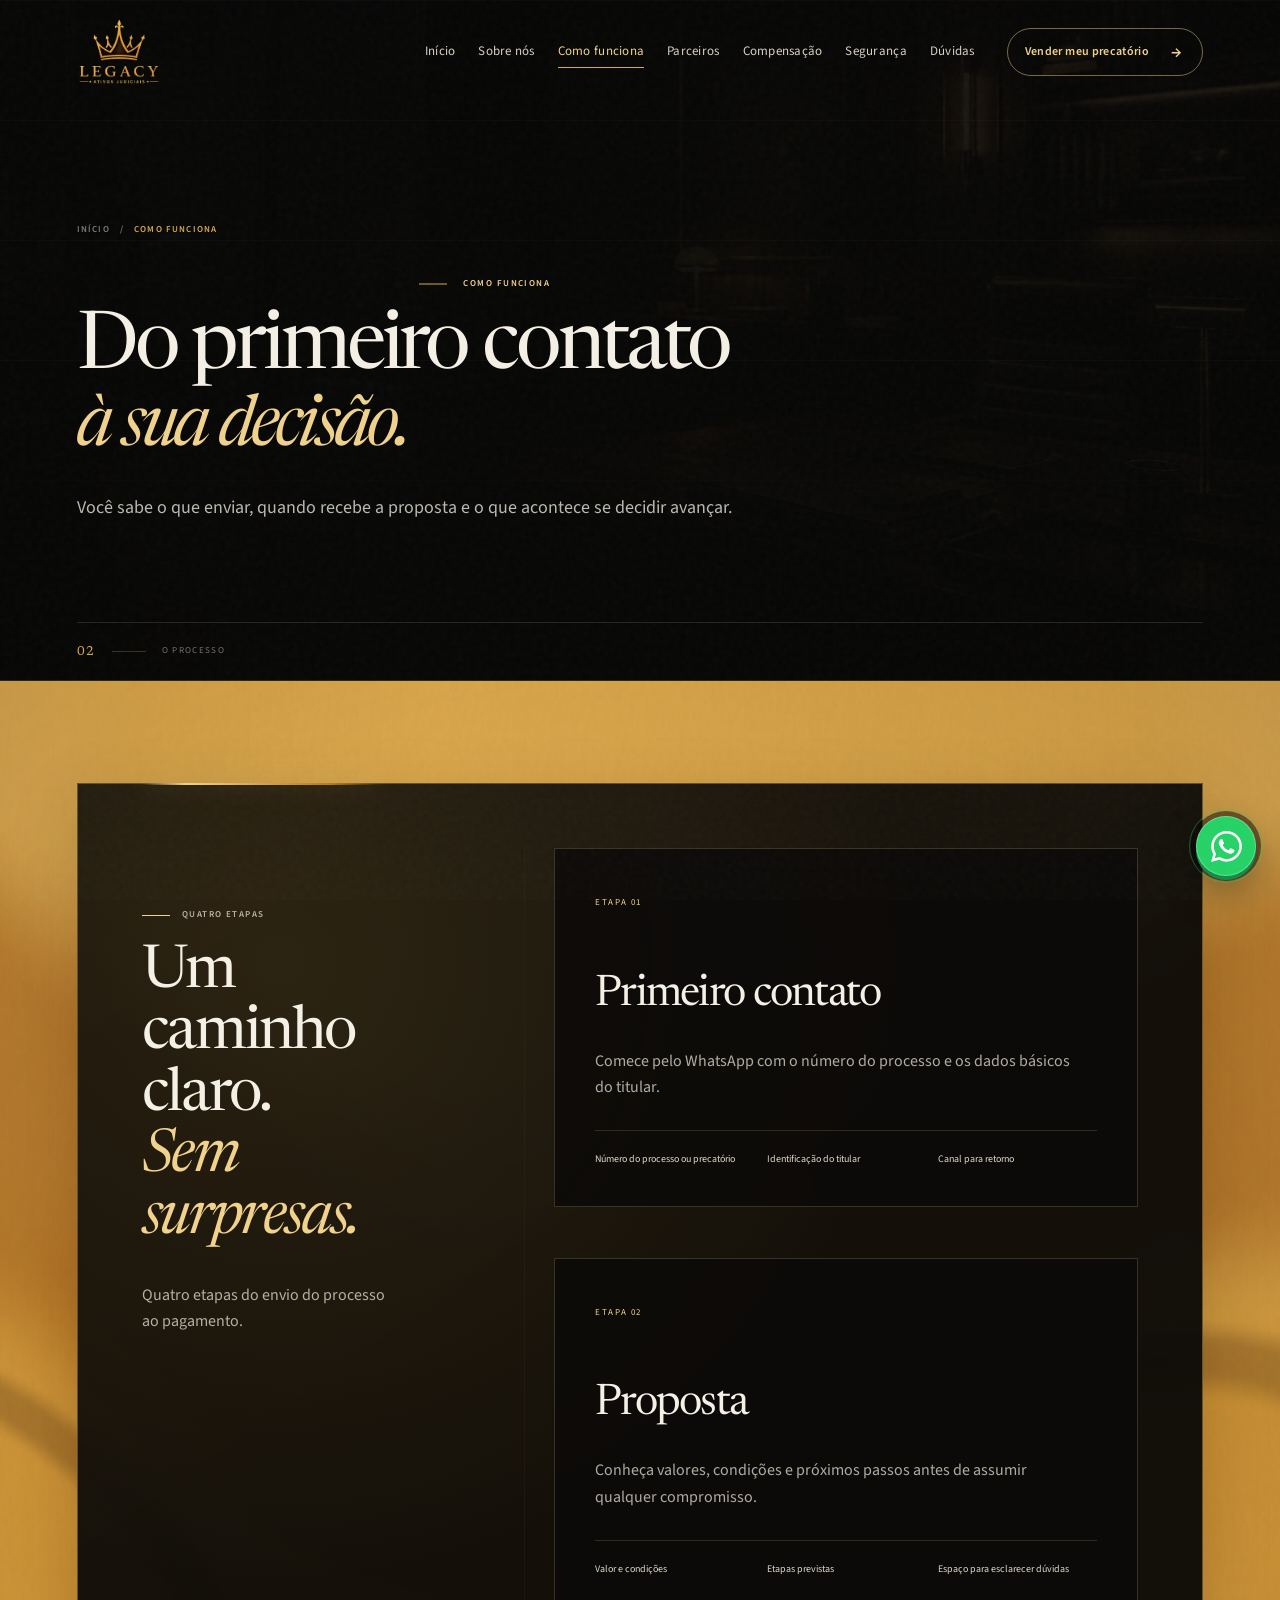
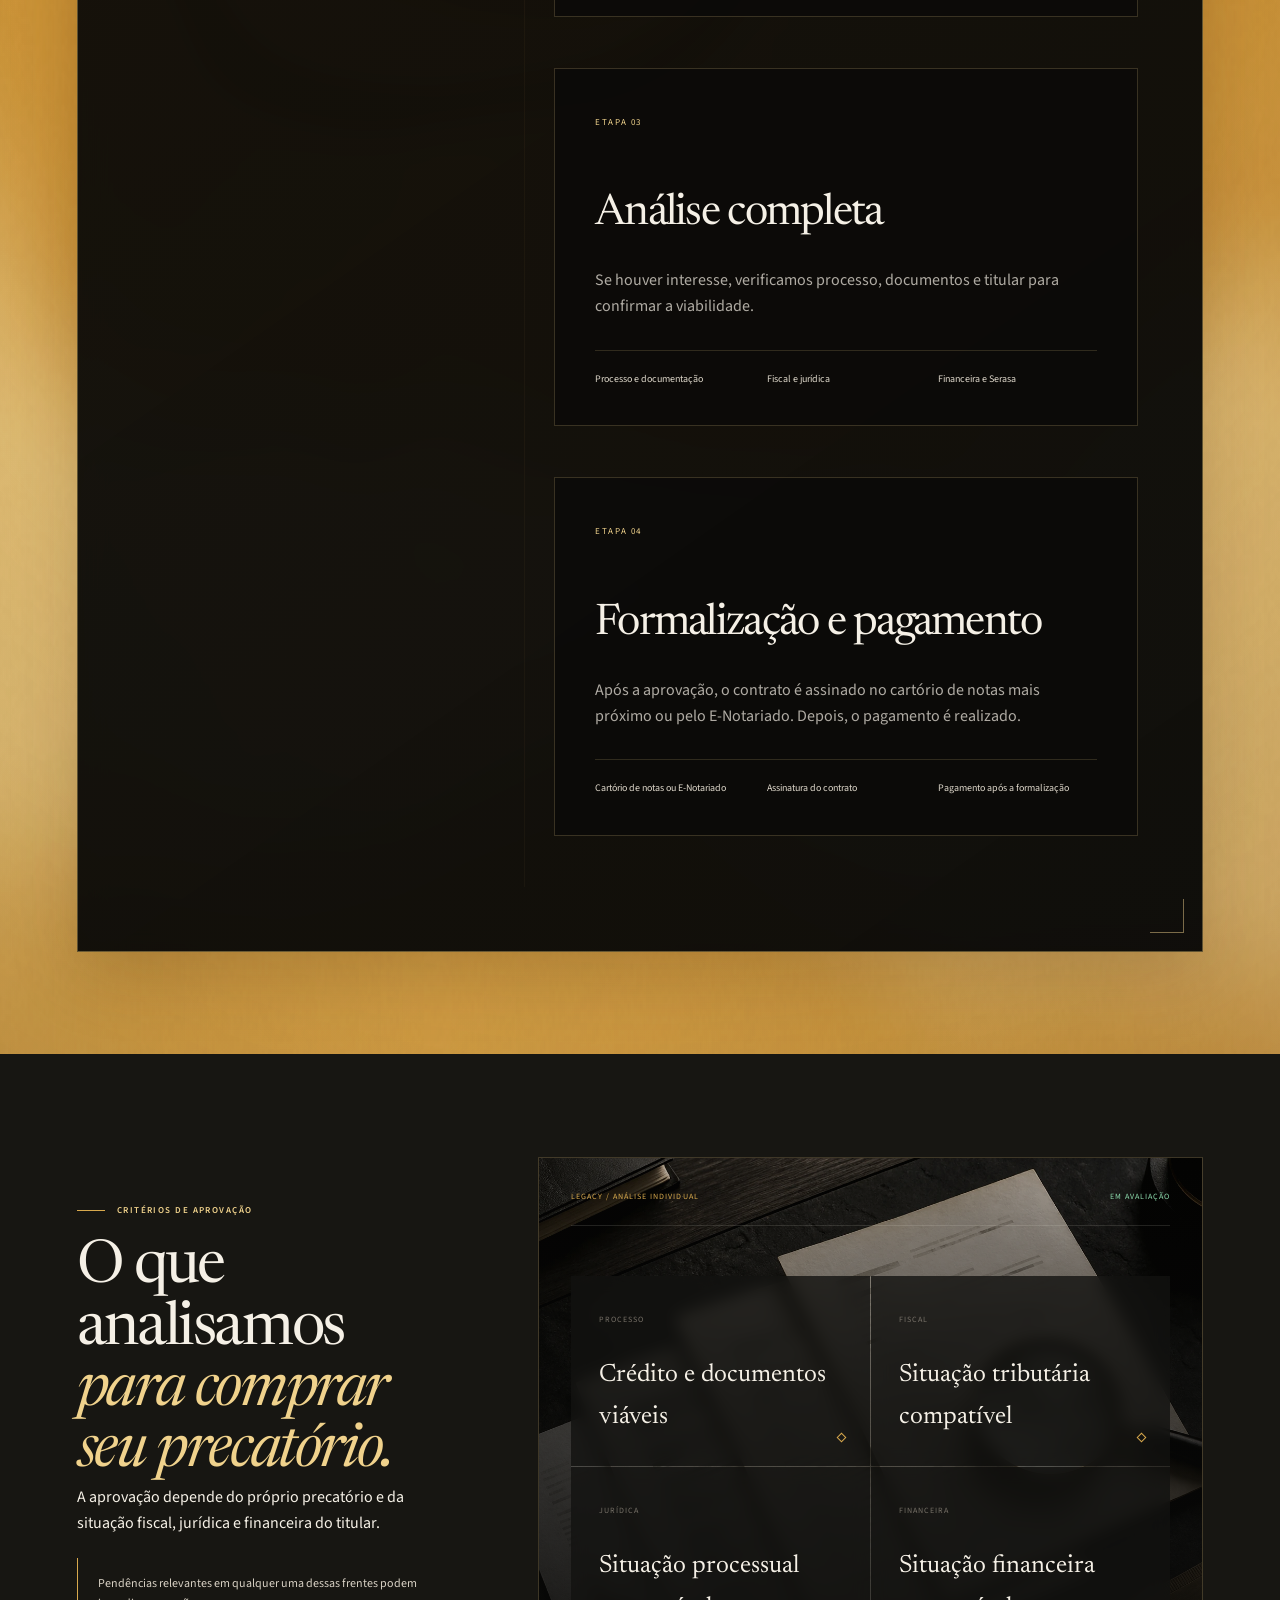
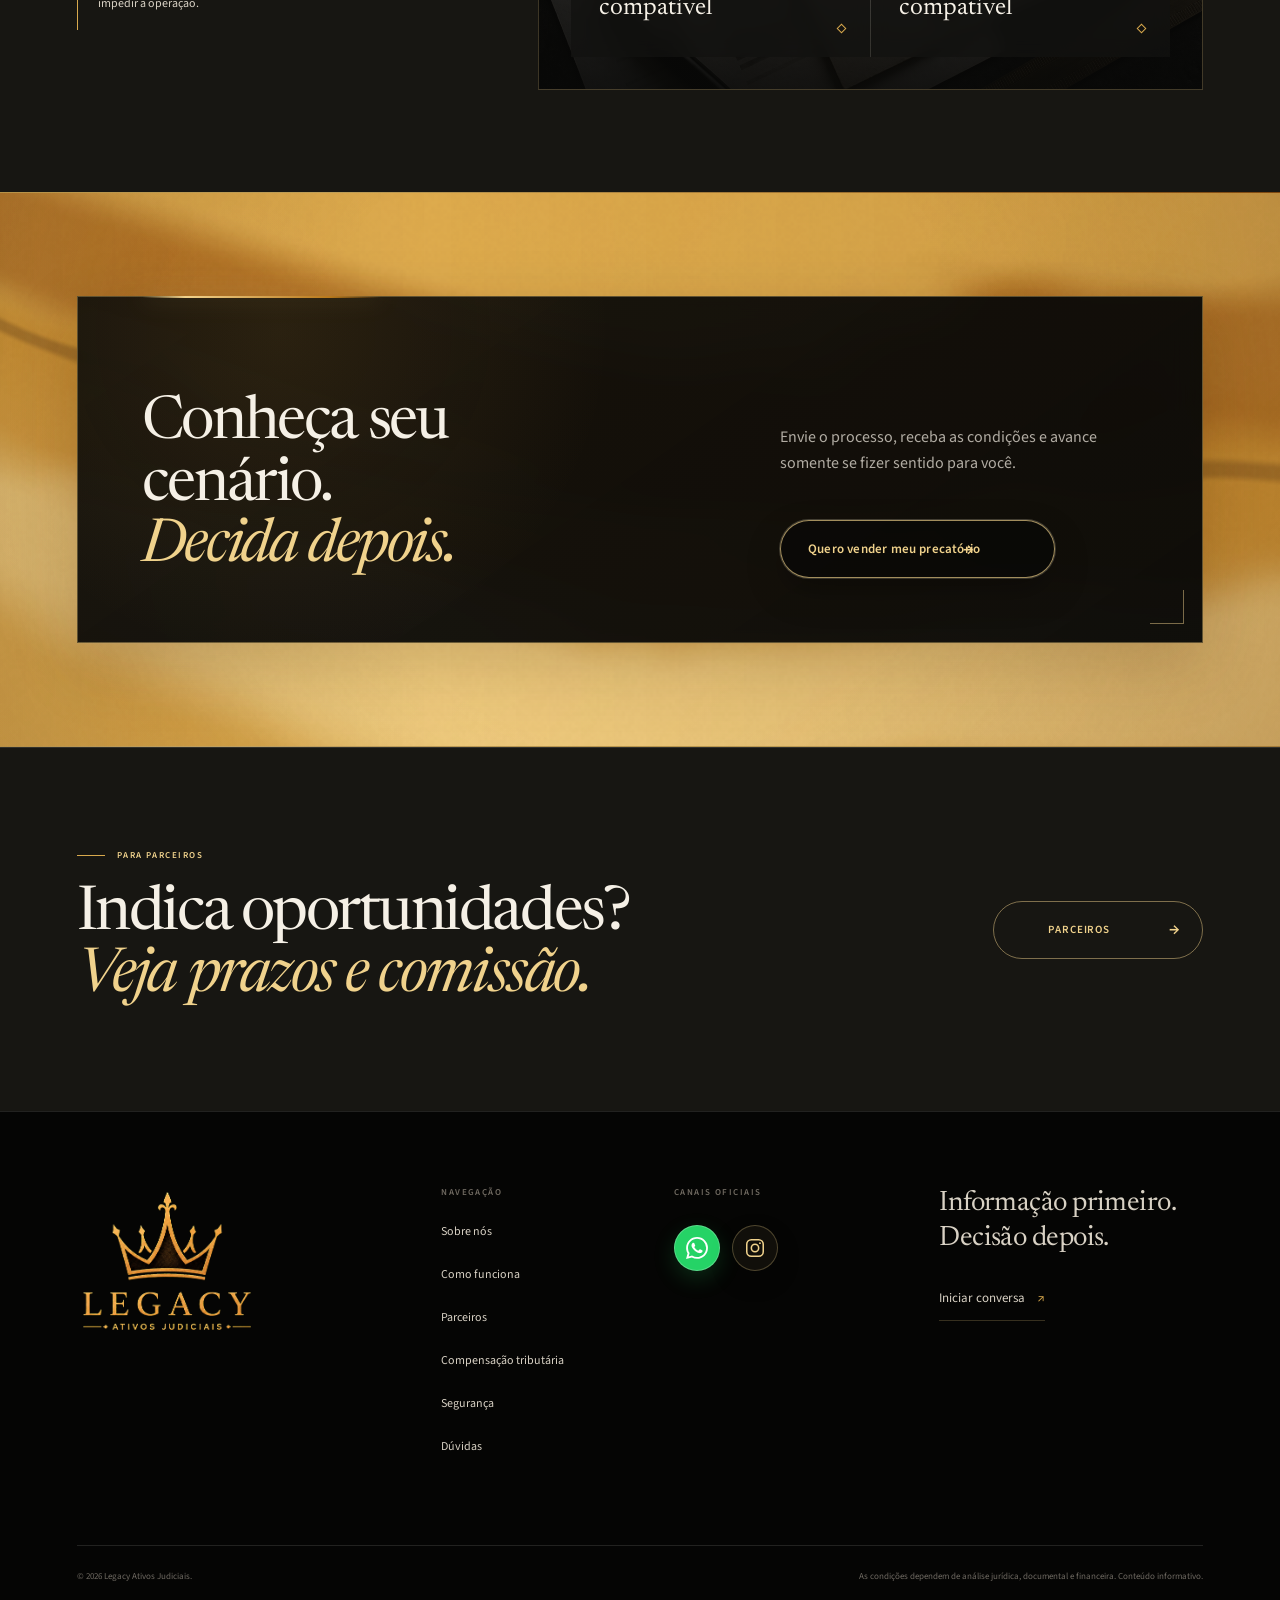
==== commit a44bbee7: "Reescreve a manchete da home e encurta a jornada de parceiros Home: a manchete passa a carregar a pr" ====
--- a/como-funciona.html
+++ b/como-funciona.html
@@ -6,7 +6,7 @@
     <title>Como funciona | Legacy Ativos Judiciais</title>
     <link rel="icon" href="assets/legacy-logo.png" type="image/png"><link rel="preconnect" href="https://fonts.googleapis.com"><link rel="preconnect" href="https://fonts.gstatic.com" crossorigin>
     <link href="https://fonts.googleapis.com/css2?family=Newsreader:opsz,wght@6..72,400;6..72,500&family=Source+Sans+3:wght@400;500;600&display=swap" rel="stylesheet">
-    <script>document.documentElement.classList.add('js');</script><link rel="stylesheet" href="styles.css?v=heading-fix-9">
+    <script>document.documentElement.classList.add('js');</script><link rel="stylesheet" href="styles.css?v=linkedin-11">
   </head>
   <body class="inner-page clean-inner page-how" data-page="como-funciona">
     <a class="skip-link" href="#conteudo">Ir para o conteúdo</a><div class="page-transition" aria-hidden="true"><span>Legacy</span></div><div class="page-progress" aria-hidden="true"><span></span></div><div class="grain" aria-hidden="true"></div>
--- a/styles.css
+++ b/styles.css
@@ -1239,6 +1239,10 @@
 .editorial-body .about-signature span { color: #85765f; font-size: 12px; letter-spacing: .06em; }
 .split-heading { display: grid; grid-template-columns: 1.35fr .65fr; gap: clamp(50px, 10vw, 150px); align-items: end; margin-bottom: 72px; }
 .split-heading > p { max-width: 490px; margin-bottom: 8px; color: var(--muted); }
+.ceo-profile { max-width: 490px; margin-bottom: 8px; }
+.ceo-profile p { margin: 0; color: var(--muted); line-height: 1.65; }
+.ceo-profile .text-link { margin-top: 18px; }
+.ceo-profile .text-link svg { width: 17px; height: 17px; fill: none; stroke: currentColor; stroke-linecap: round; stroke-linejoin: round; stroke-width: 1.7; }
 .dark-heading > p { color: #675f54; }
 
 /* About sections */
@@ -5545,3 +5549,30 @@
   .tax-process-list h3,
   .tax-document-list h3 { font-size: 28px; }
 }
+
+/* =========================================================
+   HOME HERO · MANCHETE EM TRÊS LINHAS
+   A frase mais longa pede corpo menor para caber em uma
+   linha só por vez, sem sobra na coluna de texto.
+   ========================================================= */
+.hero h1 {
+  max-width: 100%;
+  font-size: clamp(34px, 3.7vw, 58px);
+  line-height: .96;
+  letter-spacing: -.05em;
+}
+.hero h1 .line { padding: .06em .1em .12em .06em; margin: -.06em -.1em -.12em -.06em; }
+.js.ready .hero h1 .line:nth-child(3) > span { transition-delay: 200ms; }
+/* Duas linhas equilibradas em vez de uma última linha com duas palavras. */
+.hero-lead { max-width: 560px; text-wrap: balance; }
+
+@media (max-width: 820px) {
+  /* No celular a manchete vira uma frase corrida: o navegador
+     equilibra as quebras em vez de herdar as três linhas fixas. */
+  .hero h1 { font-size: clamp(32px, 9.6vw, 46px); line-height: 1.04; letter-spacing: -.042em; }
+  .hero h1 .line,
+  .hero h1 .line > span { display: inline; padding: 0; margin: 0; }
+  .hero h1 .accent { font-size: 1em; }
+  .js.ready .hero h1 .line:nth-child(2) > span,
+  .js.ready .hero h1 .line:nth-child(3) > span { transition-delay: 0ms; }
+}
